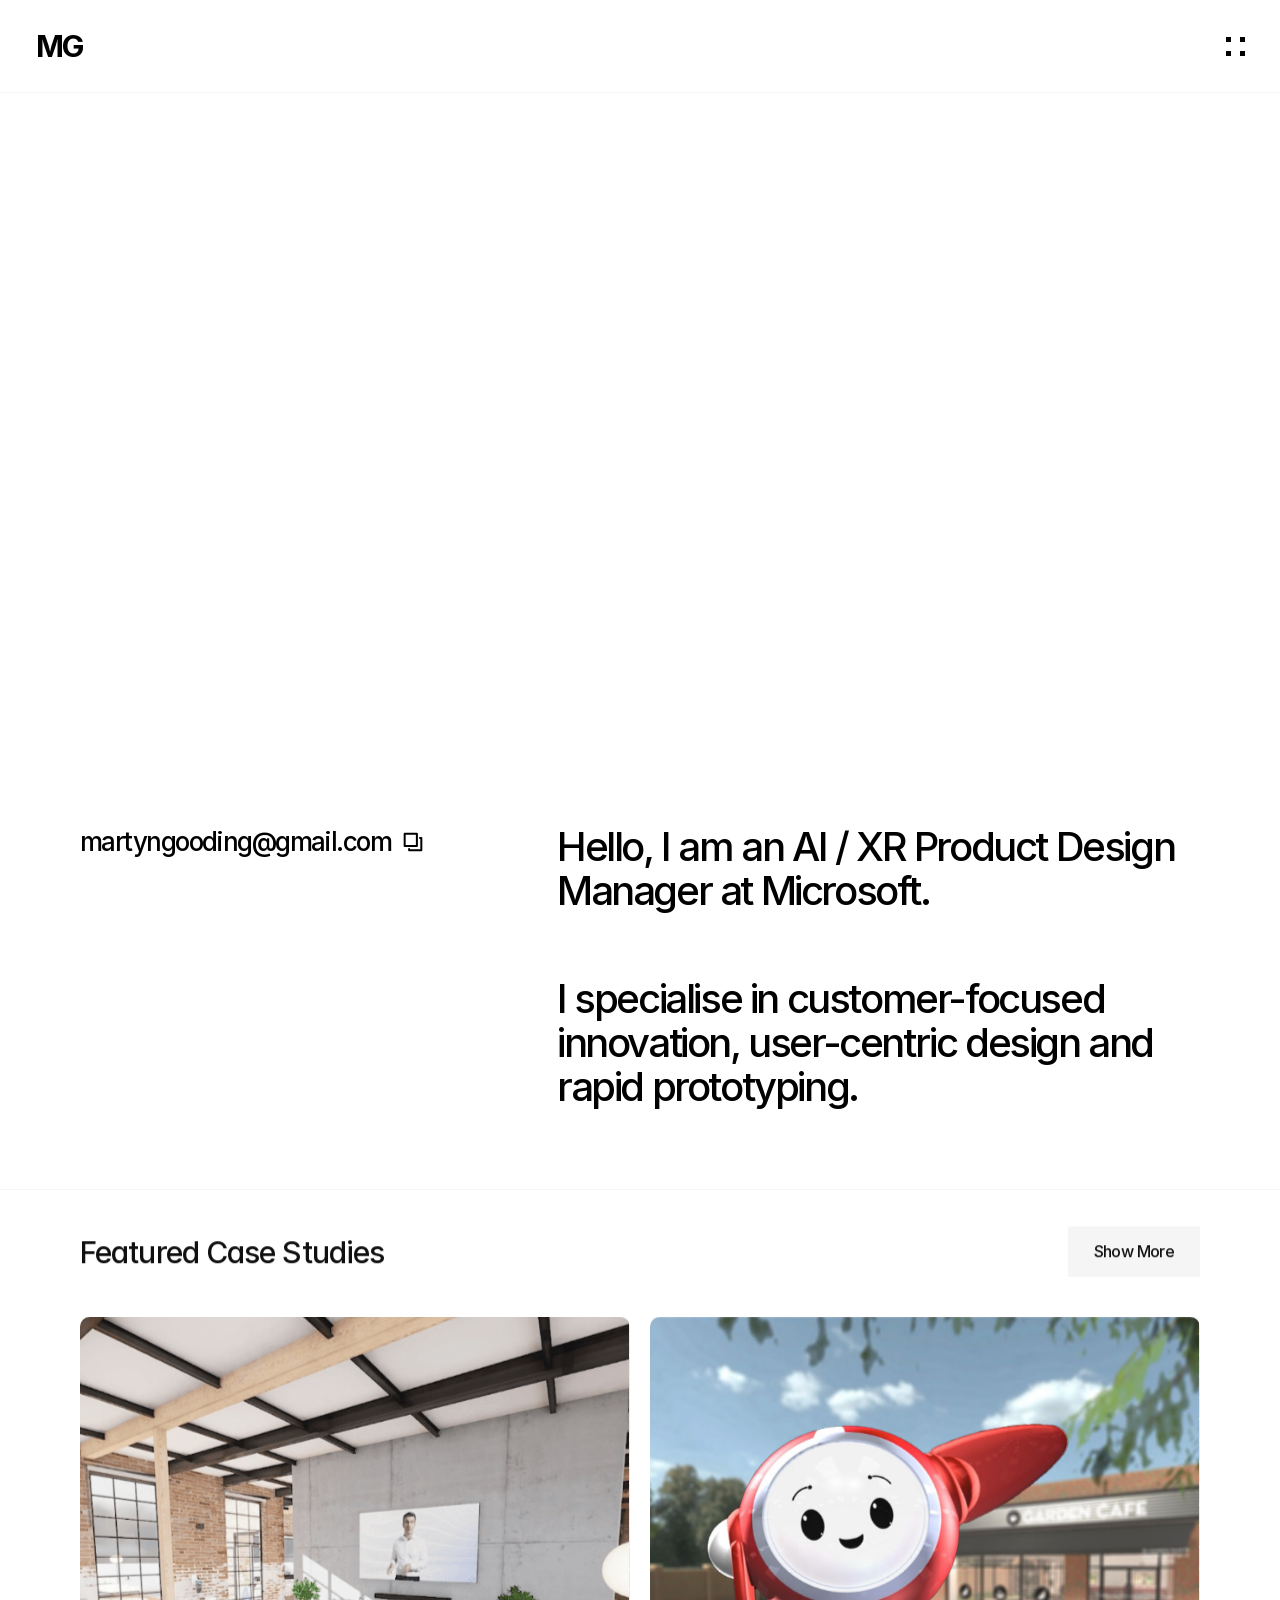
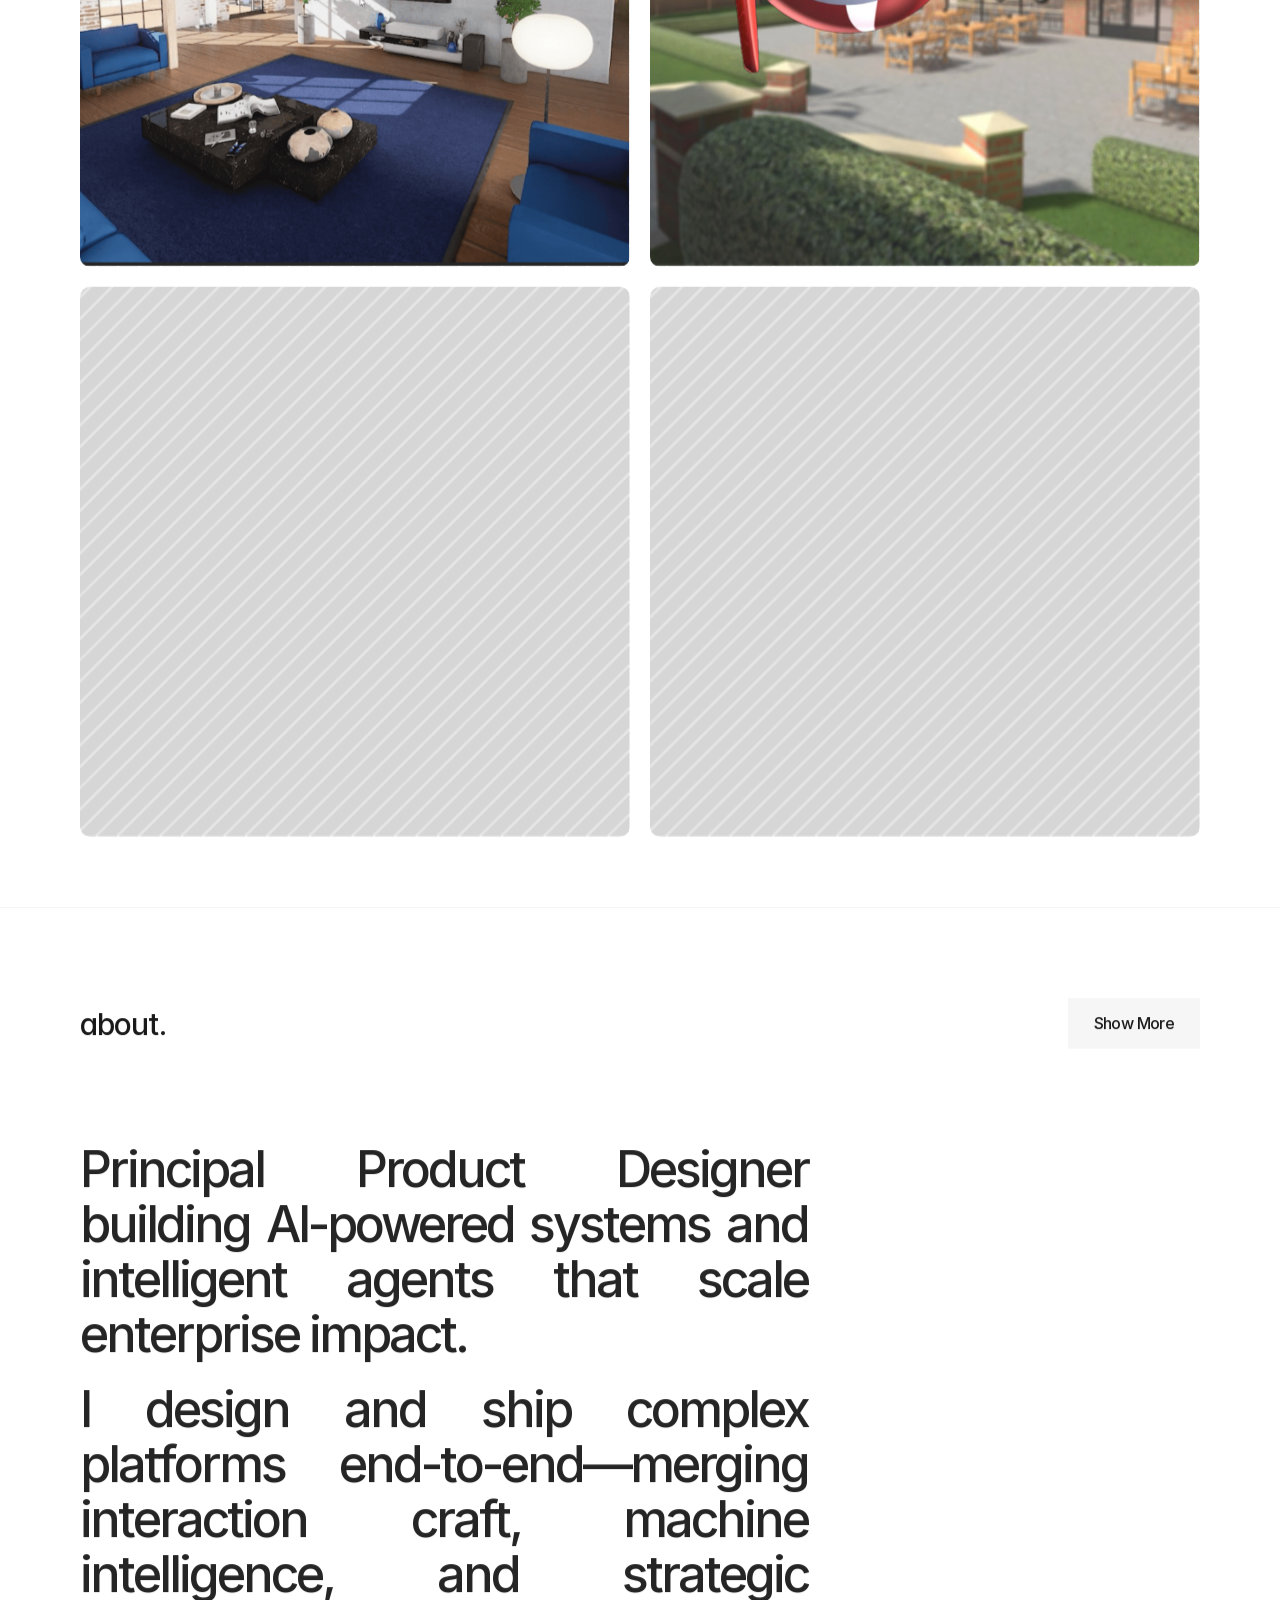
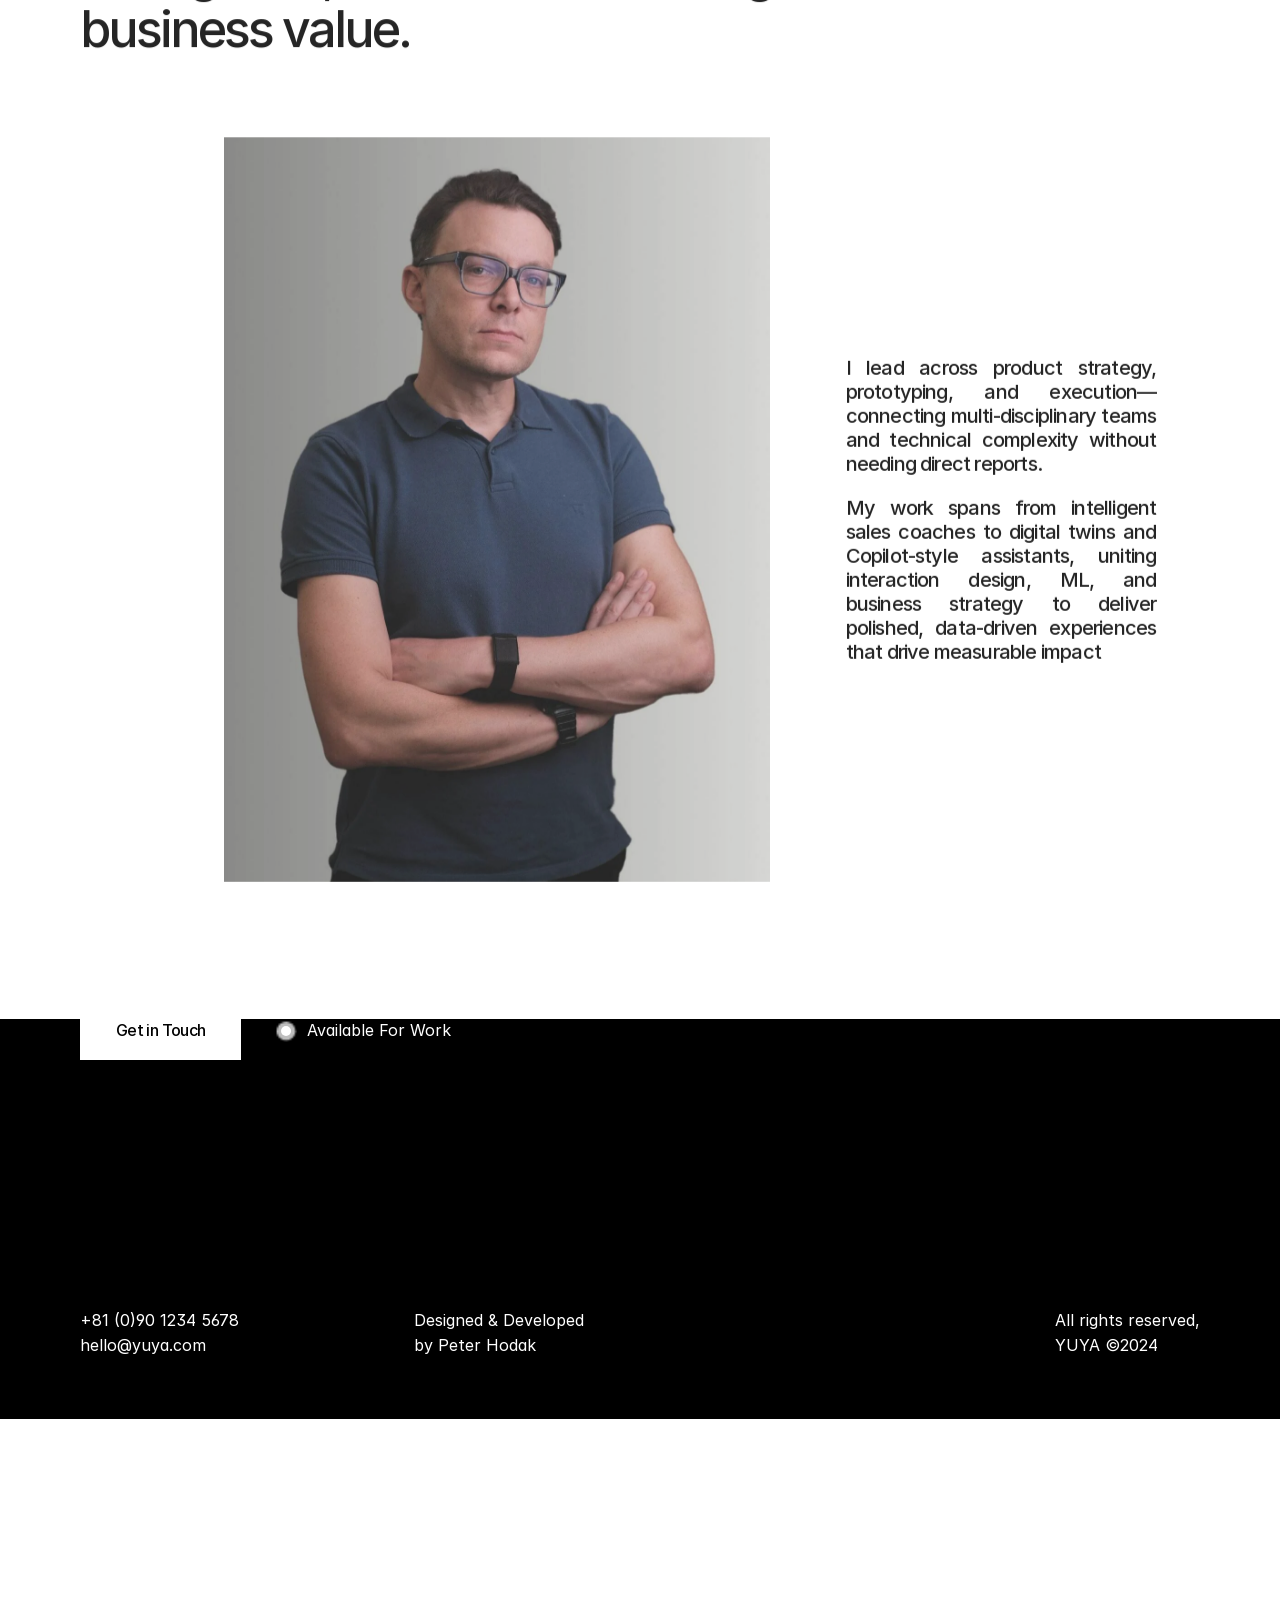
==== index.html @ cfa5b96e "Initial commit: portfolio site" ====
<!DOCTYPE html><!-- Made in Framer · framer.com ✨ --><!-- Published Jul 8, 2026, 7:55 PM UTC --><html lang="en" data-redirect-timezone="1"><head>
  <script id="framexporter-file-protocol-shim">(function(){if(location.protocol!=="file:")return;var M={"/about":"about/index.html","/contact":"contact/index.html","/":"index.html","/works/aerospace-ai":"works/aerospace-ai/index.html","/works/coca-cola":"works/coca-cola/index.html","/works/dxb-ai":"works/dxb-ai/index.html","/works":"works/index.html","/works/samsung-lu":"works/samsung-lu/index.html"};function norm(p){p=(p||"").split("?")[0].split("#")[0];return p.replace(/\/+$/,"")||"/"}function targetFor(route){var r=norm(route);var rel=M[r];if(!rel)return null;try{return new URL(rel,location.href)}catch(e){return null}}function go(route,useHistory){var t=targetFor(route);if(!t)return false;if(t.href===location.href){if(useHistory){try{history.replaceState(null,"",route)}catch(e){}}return true}location.href=t.href;return true}function patchHistory(fn){return function(s,t,u){if(typeof u!=="string"||u.charAt(0)!=="/"||u.charAt(1)==="/")return fn.apply(history,arguments);var t=targetFor(u);if(!t)return fn.apply(history,arguments);if(t.href===location.href)return fn.call(history,s,t,u);location.href=t.href}}history.pushState=patchHistory(history.pushState);history.replaceState=patchHistory(history.replaceState);document.addEventListener("click",function(e){var a=e.target&&e.target.closest?e.target.closest("a[href]"):null;if(!a)return;var h=a.getAttribute("href");if(!h||h.charAt(0)!=="/"||h.charAt(1)==="/")return;e.preventDefault();go(h,false)},true);go("/",true)})();</script>
  <script id="framexporter-framercms-shim">(function(){function sliceBuf(ab,rangeParam){var u8=new Uint8Array(ab),parts=rangeParam.split(","),total=0,i,p,from,to,chunk;for(i=0;i<parts.length;i++){p=parts[i].split("-");from=+p[0];to=+p[1]+1;total+=to-from;}var out=new Uint8Array(total),off=0;for(i=0;i<parts.length;i++){p=parts[i].split("-");from=+p[0];to=+p[1]+1;chunk=u8.subarray(from,to);out.set(chunk,off);off+=chunk.length;}return out.buffer;}function getUrl(input){if(typeof input==="string")return input;if(input&&typeof input.url==="string")return input.url;return null;}function parse(u){try{return new URL(u,location.href)}catch(e){return null;}}function fixPath(u){var s=u.toString();if(s.indexOf("/assets/assets/")>=0)return new URL(s.replace("/assets/assets/","/assets/"));if(s.indexOf("/cms/")>=0&&/\.framercms/i.test(s))return new URL(s.replace("/cms/","/assets/"));return u;}function needs(u){return u&&/\.framercms$/i.test(u.pathname)&&u.searchParams.has("range");}function strip(u){u=fixPath(u);var range=u.searchParams.get("range");u.searchParams.delete("range");return{clean:u.toString(),range:range};}function responseFromSlice(res,ab,range){var body=sliceBuf(ab,range);var h=new Headers(res.headers);h.delete("content-length");h.delete("content-range");return new Response(body,{status:200,statusText:res.statusText,headers:h});}var nativeFetch=window.fetch;if(!nativeFetch)return;function loadSlice(clean,range,init){return nativeFetch(clean,init).then(function(res){if(!res.ok)return res;return res.arrayBuffer().then(function(ab){return responseFromSlice(res,ab,range);});});}window.fetch=function(input,init){var url=getUrl(input);if(!url)return nativeFetch.apply(this,arguments);var u=parse(url);if(!needs(u))return nativeFetch.apply(this,arguments);var s=strip(u);return loadSlice(s.clean,s.range,init);};var XO=XMLHttpRequest.prototype.open,XS=XMLHttpRequest.prototype.send;XMLHttpRequest.prototype.open=function(m,url){this._feUrl=url;return XO.apply(this,arguments);};XMLHttpRequest.prototype.send=function(body){var url=this._feUrl;if(typeof url!=="string")return XS.apply(this,arguments);var u=parse(url);if(!needs(u))return XS.apply(this,arguments);var s=strip(u),xhr=this;loadSlice(s.clean,s.range).then(function(res){return res.arrayBuffer();}).then(function(ab){Object.defineProperty(xhr,"status",{value:200});Object.defineProperty(xhr,"readyState",{value:4});Object.defineProperty(xhr,"response",{value:ab});Object.defineProperty(xhr,"responseURL",{value:url});xhr.dispatchEvent(new Event("load"));xhr.dispatchEvent(new Event("loadend"));}).catch(function(){XS.call(xhr,body);});};})();</script>
  <script id="framexporter-cdn-map" type="application/json">{"/assets/5A3Ce6C9YYmCjpQx9M4inSaKU.woff2":"fonts/5A3Ce6C9YYmCjpQx9M4inSaKU.woff2","/assets/Qx95Xyt0Ka3SGhinnbXIGpEIyP4.woff2":"fonts/Qx95Xyt0Ka3SGhinnbXIGpEIyP4.woff2","/assets/6mJuEAguuIuMog10gGvH5d3cl8.woff2":"fonts/6mJuEAguuIuMog10gGvH5d3cl8.woff2","/assets/xYYWaj7wCU5zSQH0eXvSaS19wo.woff2":"fonts/xYYWaj7wCU5zSQH0eXvSaS19wo.woff2","/assets/otTaNuNpVK4RbdlT7zDDdKvQBA.woff2":"fonts/otTaNuNpVK4RbdlT7zDDdKvQBA.woff2","/assets/d3tHnaQIAeqiE5hGcRw4mmgWYU.woff2":"fonts/d3tHnaQIAeqiE5hGcRw4mmgWYU.woff2","/assets/DolVirEGb34pEXEp8t8FQBSK4.woff2":"fonts/DolVirEGb34pEXEp8t8FQBSK4.woff2","/assets/DpPBYI0sL4fYLgAkX8KXOPVt7c.woff2":"fonts/DpPBYI0sL4fYLgAkX8KXOPVt7c.woff2","/assets/4RAEQdEOrcnDkhHiiCbJOw92Lk.woff2":"fonts/4RAEQdEOrcnDkhHiiCbJOw92Lk.woff2","/assets/1K3W8DizY3v4emK8Mb08YHxTbs.woff2":"fonts/1K3W8DizY3v4emK8Mb08YHxTbs.woff2","/assets/tUSCtfYVM1I1IchuyCwz9gDdQ.woff2":"fonts/tUSCtfYVM1I1IchuyCwz9gDdQ.woff2","/assets/VgYFWiwsAC5OYxAycRXXvhze58.woff2":"fonts/VgYFWiwsAC5OYxAycRXXvhze58.woff2","/assets/DXD0Q7LSl7HEvDzucnyLnGBHM.woff2":"fonts/DXD0Q7LSl7HEvDzucnyLnGBHM.woff2","/assets/GIryZETIX4IFypco5pYZONKhJIo.woff2":"fonts/GIryZETIX4IFypco5pYZONKhJIo.woff2","/assets/H89BbHkbHDzlxZzxi8uPzTsp90.woff2":"fonts/H89BbHkbHDzlxZzxi8uPzTsp90.woff2","/assets/u6gJwDuwB143kpNK1T1MDKDWkMc.woff2":"fonts/u6gJwDuwB143kpNK1T1MDKDWkMc.woff2","/assets/43sJ6MfOPh1LCJt46OvyDuSbA6o.woff2":"fonts/43sJ6MfOPh1LCJt46OvyDuSbA6o.woff2","/assets/wccHG0r4gBDAIRhfHiOlq6oEkqw.woff2":"fonts/wccHG0r4gBDAIRhfHiOlq6oEkqw.woff2","/assets/WZ367JPwf9bRW6LdTHN8rXgSjw.woff2":"fonts/WZ367JPwf9bRW6LdTHN8rXgSjw.woff2","/assets/QxmhnWTzLtyjIiZcfaLIJ8EFBXU.woff2":"fonts/QxmhnWTzLtyjIiZcfaLIJ8EFBXU.woff2","/assets/2A4Xx7CngadFGlVV4xrO06OBHY.woff2":"fonts/2A4Xx7CngadFGlVV4xrO06OBHY.woff2","/assets/khkJkwSL66WFg8SX6Wa726c.woff2":"fonts/khkJkwSL66WFg8SX6Wa726c.woff2","/assets/0E7IMbDzcGABpBwwqNEt60wU0w.woff2":"fonts/0E7IMbDzcGABpBwwqNEt60wU0w.woff2","/assets/NTJ0nQgIF0gcDelS14zQ9NR9Q.woff2":"fonts/NTJ0nQgIF0gcDelS14zQ9NR9Q.woff2","/assets/QrcNhgEPfRl0LS8qz5Ln8olanl8.woff2":"fonts/QrcNhgEPfRl0LS8qz5Ln8olanl8.woff2","/assets/JEXmejW8mXOYMtt0hyRg811kHac.woff2":"fonts/JEXmejW8mXOYMtt0hyRg811kHac.woff2","/assets/ksvR4VsLksjpSwnC2fPgHRNMw.woff2":"fonts/ksvR4VsLksjpSwnC2fPgHRNMw.woff2","/assets/uy9s0iWuxiNnVt8EpTI3gzohpwo.woff2":"fonts/uy9s0iWuxiNnVt8EpTI3gzohpwo.woff2","/assets/05KsVHGDmqXSBXM4yRZ65P8i0s.woff2":"fonts/05KsVHGDmqXSBXM4yRZ65P8i0s.woff2","/assets/ky8ovPukK4dJ1Pxq74qGhOqCYI.woff2":"fonts/ky8ovPukK4dJ1Pxq74qGhOqCYI.woff2","/assets/vvNSqIj42qeQ2bvCRBIWKHscrc.woff2":"fonts/vvNSqIj42qeQ2bvCRBIWKHscrc.woff2","/assets/3ZmXbBKToJifDV9gwcifVd1tEY.woff2":"fonts/3ZmXbBKToJifDV9gwcifVd1tEY.woff2","/assets/FNfhX3dt4ChuLJq2PwdlxHO7PU.woff2":"fonts/FNfhX3dt4ChuLJq2PwdlxHO7PU.woff2","/assets/g0c8vEViiXNlKAgI4Ymmk3Ig.woff2":"fonts/g0c8vEViiXNlKAgI4Ymmk3Ig.woff2","/assets/efTfQcBJ53kM2pB1hezSZ3RDUFs.woff2":"fonts/efTfQcBJ53kM2pB1hezSZ3RDUFs.woff2","/assets/hyOgCu0Xnghbimh0pE8QTvtt2AU.woff2":"fonts/hyOgCu0Xnghbimh0pE8QTvtt2AU.woff2","/assets/NeGmSOXrPBfEFIy5YZeHq17LEDA.woff2":"fonts/NeGmSOXrPBfEFIy5YZeHq17LEDA.woff2","/assets/oYaAX5himiTPYuN8vLWnqBbfD2s.woff2":"fonts/oYaAX5himiTPYuN8vLWnqBbfD2s.woff2","/assets/lEJLP4R0yuCaMCjSXYHtJw72M.woff2":"fonts/lEJLP4R0yuCaMCjSXYHtJw72M.woff2","/assets/cRJyLNuTJR5jbyKzGi33wU9cqIQ.woff2":"fonts/cRJyLNuTJR5jbyKzGi33wU9cqIQ.woff2","/assets/1ZFS7N918ojhhd0nQWdj3jz4w.woff2":"fonts/1ZFS7N918ojhhd0nQWdj3jz4w.woff2","/assets/A0Wcc7NgXMjUuFdquHDrIZpzZw0.woff2":"fonts/A0Wcc7NgXMjUuFdquHDrIZpzZw0.woff2","/assets/vxBnBhH8768IFAXAb4Qf6wQHKs.woff2":"fonts/vxBnBhH8768IFAXAb4Qf6wQHKs.woff2","/assets/zSsEuoJdh8mcFVk976C05ZfQr8.woff2":"fonts/zSsEuoJdh8mcFVk976C05ZfQr8.woff2","/assets/b8ezwLrN7h2AUoPEENcsTMVJ0.woff2":"fonts/b8ezwLrN7h2AUoPEENcsTMVJ0.woff2","/assets/mvNEIBLyHbscgHtwfsByjXUz3XY.woff2":"fonts/mvNEIBLyHbscgHtwfsByjXUz3XY.woff2","/assets/6FI2EneKzM3qBy5foOZXey7coCA.woff2":"fonts/6FI2EneKzM3qBy5foOZXey7coCA.woff2","/assets/qrVgiXNd6RuQjETYQiVQ9nqCk.woff2":"fonts/qrVgiXNd6RuQjETYQiVQ9nqCk.woff2","/assets/NHHeAKJVP0ZWHk5YZnQQChIsBM.woff2":"fonts/NHHeAKJVP0ZWHk5YZnQQChIsBM.woff2","/assets/5vvr9Vy74if2I6bQbJvbw7SY1pQ.woff2":"fonts/5vvr9Vy74if2I6bQbJvbw7SY1pQ.woff2","/assets/EOr0mi4hNtlgWNn9if640EZzXCo.woff2":"fonts/EOr0mi4hNtlgWNn9if640EZzXCo.woff2","/assets/Y9k9QrlZAqio88Klkmbd8VoMQc.woff2":"fonts/Y9k9QrlZAqio88Klkmbd8VoMQc.woff2","/assets/OYrD2tBIBPvoJXiIHnLoOXnY9M.woff2":"fonts/OYrD2tBIBPvoJXiIHnLoOXnY9M.woff2","/assets/JeYwfuaPfZHQhEG8U5gtPDZ7WQ.woff2":"fonts/JeYwfuaPfZHQhEG8U5gtPDZ7WQ.woff2","/assets/vQyevYAyHtARFwPqUzQGpnDs.woff2":"fonts/vQyevYAyHtARFwPqUzQGpnDs.woff2","/assets/b6Y37FthZeALduNqHicBT6FutY.woff2":"fonts/b6Y37FthZeALduNqHicBT6FutY.woff2","/images/KgCKAN78DWLgvAgK3CxWe7ylK9o.png":"images/KgCKAN78DWLgvAgK3CxWe7ylK9o.png","/images/KgCKAN78DWLgvAgK3CxWe7ylK9o":"images/KgCKAN78DWLgvAgK3CxWe7ylK9o.png","/images/cmIuyZbvGXvbeI3KrZlAVmPyXk.png":"images/cmIuyZbvGXvbeI3KrZlAVmPyXk.png","/images/cmIuyZbvGXvbeI3KrZlAVmPyXk":"images/cmIuyZbvGXvbeI3KrZlAVmPyXk.png","/images/csaSuIet1LU8yJrkuaQ2NV3ngYw.png":"images/csaSuIet1LU8yJrkuaQ2NV3ngYw.png","/images/csaSuIet1LU8yJrkuaQ2NV3ngYw":"images/csaSuIet1LU8yJrkuaQ2NV3ngYw.png","/images/AqB43QtZJGX18cPnVLx27RjcU.png":"images/AqB43QtZJGX18cPnVLx27RjcU.png","/images/AqB43QtZJGX18cPnVLx27RjcU":"images/AqB43QtZJGX18cPnVLx27RjcU.png","/assets/CfMzU8w2e7tHgF4T4rATMPuWosA.woff2":"fonts/CfMzU8w2e7tHgF4T4rATMPuWosA.woff2","/assets/867QObYax8ANsfX4TGEVU9YiCM.woff2":"fonts/867QObYax8ANsfX4TGEVU9YiCM.woff2","/assets/Oyn2ZbENFdnW7mt2Lzjk1h9Zb9k.woff2":"fonts/Oyn2ZbENFdnW7mt2Lzjk1h9Zb9k.woff2","/assets/cdAe8hgZ1cMyLu9g005pAW3xMo.woff2":"fonts/cdAe8hgZ1cMyLu9g005pAW3xMo.woff2","/assets/DOfvtmE1UplCq161m6Hj8CSQYg.woff2":"fonts/DOfvtmE1UplCq161m6Hj8CSQYg.woff2","/assets/vFzuJY0c65av44uhEKB6vyjFMg.woff2":"fonts/vFzuJY0c65av44uhEKB6vyjFMg.woff2","/assets/tKtBcDnBMevsEEJKdNGhhkLzYo.woff2":"fonts/tKtBcDnBMevsEEJKdNGhhkLzYo.woff2","/images/WDImWMoSvqgQtnh9zNy7Fj5aI.jpeg":"images/WDImWMoSvqgQtnh9zNy7Fj5aI.jpeg","/images/WDImWMoSvqgQtnh9zNy7Fj5aI":"images/WDImWMoSvqgQtnh9zNy7Fj5aI.jpeg","/images/5ptRykDPXsA3G0viLbIJLBG2I.svg":"images/5ptRykDPXsA3G0viLbIJLBG2I.svg","/images/5ptRykDPXsA3G0viLbIJLBG2I":"images/5ptRykDPXsA3G0viLbIJLBG2I.svg","/images/zwIWhbdgQXRwHa5sCxm0vU1E1xM.svg":"images/zwIWhbdgQXRwHa5sCxm0vU1E1xM.svg","/images/zwIWhbdgQXRwHa5sCxm0vU1E1xM":"images/zwIWhbdgQXRwHa5sCxm0vU1E1xM.svg","/images/sMikj3o7KtJ15dQjBNZE2LXH8.svg":"images/sMikj3o7KtJ15dQjBNZE2LXH8.svg","/images/sMikj3o7KtJ15dQjBNZE2LXH8":"images/sMikj3o7KtJ15dQjBNZE2LXH8.svg","/images/vGbZ9NqqXCatpLzcHNfoRZiGPQE.svg":"images/vGbZ9NqqXCatpLzcHNfoRZiGPQE.svg","/images/vGbZ9NqqXCatpLzcHNfoRZiGPQE":"images/vGbZ9NqqXCatpLzcHNfoRZiGPQE.svg","/images/w8L6nh6vOOW1ydbryjucHkTZfPI.svg":"images/w8L6nh6vOOW1ydbryjucHkTZfPI.svg","/images/w8L6nh6vOOW1ydbryjucHkTZfPI":"images/w8L6nh6vOOW1ydbryjucHkTZfPI.svg","/images/gRGMuorkPcsUMtbaeoyTUUzlZLo.svg":"images/gRGMuorkPcsUMtbaeoyTUUzlZLo.svg","/images/gRGMuorkPcsUMtbaeoyTUUzlZLo":"images/gRGMuorkPcsUMtbaeoyTUUzlZLo.svg","/images/XtsU0wisGzN85jei7k4J6dlmfZI.jpeg":"images/XtsU0wisGzN85jei7k4J6dlmfZI.jpeg","/images/XtsU0wisGzN85jei7k4J6dlmfZI":"images/XtsU0wisGzN85jei7k4J6dlmfZI.jpeg","/images/YR26TNo3hsv0t4LlvIJsYAezJg.png":"images/YR26TNo3hsv0t4LlvIJsYAezJg.png","/images/YR26TNo3hsv0t4LlvIJsYAezJg":"images/YR26TNo3hsv0t4LlvIJsYAezJg.png","/images/fqfdzoFm1rEl96f8j7EZork83A.png":"images/fqfdzoFm1rEl96f8j7EZork83A.png","/images/fqfdzoFm1rEl96f8j7EZork83A":"images/fqfdzoFm1rEl96f8j7EZork83A.png","/images/zlrzw47Wu3xmuPXO92W0c6fFro.png":"images/zlrzw47Wu3xmuPXO92W0c6fFro.png","/images/zlrzw47Wu3xmuPXO92W0c6fFro":"images/zlrzw47Wu3xmuPXO92W0c6fFro.png","/images/1zCJ2OVPwvaduny7wG5Gmg.png":"images/1zCJ2OVPwvaduny7wG5Gmg.png","/images/1zCJ2OVPwvaduny7wG5Gmg":"images/1zCJ2OVPwvaduny7wG5Gmg.png","/images/WPZ4NoP3dSy6pxG9FcIZyXEEYsY.png":"images/WPZ4NoP3dSy6pxG9FcIZyXEEYsY.png","/images/WPZ4NoP3dSy6pxG9FcIZyXEEYsY":"images/WPZ4NoP3dSy6pxG9FcIZyXEEYsY.png","/images/N8VZoPwo16xgLzuKcdl1LpWt41Q.png":"images/N8VZoPwo16xgLzuKcdl1LpWt41Q.png","/images/N8VZoPwo16xgLzuKcdl1LpWt41Q":"images/N8VZoPwo16xgLzuKcdl1LpWt41Q.png","/images/hwCorDTdbm041GrrY0cWU2HmM.png":"images/hwCorDTdbm041GrrY0cWU2HmM.png","/images/hwCorDTdbm041GrrY0cWU2HmM":"images/hwCorDTdbm041GrrY0cWU2HmM.png","/images/Zmc1HWX7mAtdYWWkfFRkBw4ECc.png":"images/Zmc1HWX7mAtdYWWkfFRkBw4ECc.png","/images/Zmc1HWX7mAtdYWWkfFRkBw4ECc":"images/Zmc1HWX7mAtdYWWkfFRkBw4ECc.png","/images/ngA0IzpmuKrDed0tNwyliU914.png":"images/ngA0IzpmuKrDed0tNwyliU914.png","/images/ngA0IzpmuKrDed0tNwyliU914":"images/ngA0IzpmuKrDed0tNwyliU914.png","/images/yp9spvRnbG944w7BKKFfEini0JM.jpeg":"images/yp9spvRnbG944w7BKKFfEini0JM.jpeg","/images/yp9spvRnbG944w7BKKFfEini0JM":"images/yp9spvRnbG944w7BKKFfEini0JM.jpeg","/images/rovPJPLKP4jd9wguHxjL8KQc.jpeg":"images/rovPJPLKP4jd9wguHxjL8KQc.jpeg","/images/rovPJPLKP4jd9wguHxjL8KQc":"images/rovPJPLKP4jd9wguHxjL8KQc.jpeg","/images/aRY6nEt12sS7pyAYJnFvzTFIq9E.jpeg":"images/aRY6nEt12sS7pyAYJnFvzTFIq9E.jpeg","/images/aRY6nEt12sS7pyAYJnFvzTFIq9E":"images/aRY6nEt12sS7pyAYJnFvzTFIq9E.jpeg","/images/LwtyNHNtAusxMOlNyPqzKZW0mxE.jpeg":"images/LwtyNHNtAusxMOlNyPqzKZW0mxE.jpeg","/images/LwtyNHNtAusxMOlNyPqzKZW0mxE":"images/LwtyNHNtAusxMOlNyPqzKZW0mxE.jpeg","/images/LzFzmWf4OcpqQzczZ4ohKEFO5c.jpeg":"images/LzFzmWf4OcpqQzczZ4ohKEFO5c.jpeg","/images/LzFzmWf4OcpqQzczZ4ohKEFO5c":"images/LzFzmWf4OcpqQzczZ4ohKEFO5c.jpeg","/images/YyV2ACnpUMetSsrUjbzR9qQzWE.jpeg":"images/YyV2ACnpUMetSsrUjbzR9qQzWE.jpeg","/images/YyV2ACnpUMetSsrUjbzR9qQzWE":"images/YyV2ACnpUMetSsrUjbzR9qQzWE.jpeg","/images/WWfilRyzBVsbahJD1HrnyuFlng.jpeg":"images/WWfilRyzBVsbahJD1HrnyuFlng.jpeg","/images/WWfilRyzBVsbahJD1HrnyuFlng":"images/WWfilRyzBVsbahJD1HrnyuFlng.jpeg","/images/fZrRE6jNvSg4gqScYLN5JyRBpY.jpeg":"images/fZrRE6jNvSg4gqScYLN5JyRBpY.jpeg","/images/fZrRE6jNvSg4gqScYLN5JyRBpY":"images/fZrRE6jNvSg4gqScYLN5JyRBpY.jpeg","/images/RqNmi0Pz9c376oZhuA7p0KPQm8.jpeg":"images/RqNmi0Pz9c376oZhuA7p0KPQm8.jpeg","/images/RqNmi0Pz9c376oZhuA7p0KPQm8":"images/RqNmi0Pz9c376oZhuA7p0KPQm8.jpeg","/images/KZEmEMVkReOYNiaU96TsdSGPM0.jpeg":"images/KZEmEMVkReOYNiaU96TsdSGPM0.jpeg","/images/KZEmEMVkReOYNiaU96TsdSGPM0":"images/KZEmEMVkReOYNiaU96TsdSGPM0.jpeg","/images/0looytLa3DbevHtzVOdQ6p0ipYY.jpeg":"images/0looytLa3DbevHtzVOdQ6p0ipYY.jpeg","/images/0looytLa3DbevHtzVOdQ6p0ipYY":"images/0looytLa3DbevHtzVOdQ6p0ipYY.jpeg","/images/M7xMV50MaYNHS0HHVXtOpLO22KA.jpeg":"images/M7xMV50MaYNHS0HHVXtOpLO22KA.jpeg","/images/M7xMV50MaYNHS0HHVXtOpLO22KA":"images/M7xMV50MaYNHS0HHVXtOpLO22KA.jpeg","/images/k2ZS06msq1jNErklwOzACirqdU.jpeg":"images/k2ZS06msq1jNErklwOzACirqdU.jpeg","/images/k2ZS06msq1jNErklwOzACirqdU":"images/k2ZS06msq1jNErklwOzACirqdU.jpeg","/images/sL4a4afMk1NlOkVzoXmYaTL2Zc.jpeg":"images/sL4a4afMk1NlOkVzoXmYaTL2Zc.jpeg","/images/sL4a4afMk1NlOkVzoXmYaTL2Zc":"images/sL4a4afMk1NlOkVzoXmYaTL2Zc.jpeg","/images/0LVsuVzdIGRz7zTAxTF4jhEKro.jpg":"images/0LVsuVzdIGRz7zTAxTF4jhEKro.jpg","/images/0LVsuVzdIGRz7zTAxTF4jhEKro":"images/0LVsuVzdIGRz7zTAxTF4jhEKro.jpg","/images/zVi59EASahTVzUXQTnDSBiJ8kLw.png":"images/zVi59EASahTVzUXQTnDSBiJ8kLw.png","/images/zVi59EASahTVzUXQTnDSBiJ8kLw":"images/zVi59EASahTVzUXQTnDSBiJ8kLw.png","/images/FejZnmmIuuCkxm3HRslxysgbw.png":"images/FejZnmmIuuCkxm3HRslxysgbw.png","/images/FejZnmmIuuCkxm3HRslxysgbw":"images/FejZnmmIuuCkxm3HRslxysgbw.png","/images/Tks8MH70jLQ4XrgI37YbROVFS8.png":"images/Tks8MH70jLQ4XrgI37YbROVFS8.png","/images/Tks8MH70jLQ4XrgI37YbROVFS8":"images/Tks8MH70jLQ4XrgI37YbROVFS8.png","/images/4Ui9SUgJXUMaDoXNLYwCPjZUMM.png":"images/4Ui9SUgJXUMaDoXNLYwCPjZUMM.png","/images/4Ui9SUgJXUMaDoXNLYwCPjZUMM":"images/4Ui9SUgJXUMaDoXNLYwCPjZUMM.png","/images/GhTMP47lFwBeaV6xTD1n3d7eHQ.gif":"images/GhTMP47lFwBeaV6xTD1n3d7eHQ.gif","/images/GhTMP47lFwBeaV6xTD1n3d7eHQ":"images/GhTMP47lFwBeaV6xTD1n3d7eHQ.gif","/images/dxQy8zBMPyYQHyeUgmzacgs10E.gif":"images/dxQy8zBMPyYQHyeUgmzacgs10E.gif","/images/dxQy8zBMPyYQHyeUgmzacgs10E":"images/dxQy8zBMPyYQHyeUgmzacgs10E.gif","/images/hlUM38MpsIxm4d5DGv9bxImc0.gif":"images/hlUM38MpsIxm4d5DGv9bxImc0.gif","/images/hlUM38MpsIxm4d5DGv9bxImc0":"images/hlUM38MpsIxm4d5DGv9bxImc0.gif","/images/6HTbCKoW9mcBWgcDR4bz4RCzw3I.gif":"images/6HTbCKoW9mcBWgcDR4bz4RCzw3I.gif","/images/6HTbCKoW9mcBWgcDR4bz4RCzw3I":"images/6HTbCKoW9mcBWgcDR4bz4RCzw3I.gif","/images/4FlITkd7fX1RkNAUBxePZum9GA.gif":"images/4FlITkd7fX1RkNAUBxePZum9GA.gif","/images/4FlITkd7fX1RkNAUBxePZum9GA":"images/4FlITkd7fX1RkNAUBxePZum9GA.gif","/images/ODVvEPYdFMmS3Cy8LM9vURPqVY.png":"images/ODVvEPYdFMmS3Cy8LM9vURPqVY.png","/images/ODVvEPYdFMmS3Cy8LM9vURPqVY":"images/ODVvEPYdFMmS3Cy8LM9vURPqVY.png","/images/1nNWYteqveMOLBrM6v7xLeNEQ8w.png":"images/1nNWYteqveMOLBrM6v7xLeNEQ8w.png","/images/1nNWYteqveMOLBrM6v7xLeNEQ8w":"images/1nNWYteqveMOLBrM6v7xLeNEQ8w.png","/images/gMIYSgz6JTFZzKiq7J7Rl1O6E.png":"images/gMIYSgz6JTFZzKiq7J7Rl1O6E.png","/images/gMIYSgz6JTFZzKiq7J7Rl1O6E":"images/gMIYSgz6JTFZzKiq7J7Rl1O6E.png","/images/PZjosS0DBIUA4MjU0orVmaGtM.png":"images/PZjosS0DBIUA4MjU0orVmaGtM.png","/images/PZjosS0DBIUA4MjU0orVmaGtM":"images/PZjosS0DBIUA4MjU0orVmaGtM.png","/images/4jgK0qFNye35RpGaumArZcb5uHg.png":"images/4jgK0qFNye35RpGaumArZcb5uHg.png","/images/4jgK0qFNye35RpGaumArZcb5uHg":"images/4jgK0qFNye35RpGaumArZcb5uHg.png","/images/uk3h0Rn8JTrW7zpafBJ4i7RnBQ.png":"images/uk3h0Rn8JTrW7zpafBJ4i7RnBQ.png","/images/uk3h0Rn8JTrW7zpafBJ4i7RnBQ":"images/uk3h0Rn8JTrW7zpafBJ4i7RnBQ.png","/images/hIcNuFbG0T9izDtITxgq780WU0.png":"images/hIcNuFbG0T9izDtITxgq780WU0.png","/images/hIcNuFbG0T9izDtITxgq780WU0":"images/hIcNuFbG0T9izDtITxgq780WU0.png","/images/myxOIwaSPzYNSuuks8WgnHg8Ao.png":"images/myxOIwaSPzYNSuuks8WgnHg8Ao.png","/images/myxOIwaSPzYNSuuks8WgnHg8Ao":"images/myxOIwaSPzYNSuuks8WgnHg8Ao.png","/images/pGiXYozQ3mE4cilNOItfe2L2fUA.svg":"images/pGiXYozQ3mE4cilNOItfe2L2fUA.svg","/images/pGiXYozQ3mE4cilNOItfe2L2fUA":"images/pGiXYozQ3mE4cilNOItfe2L2fUA.svg","/third-party-assets/fontshare/":"assets/fontshare.bin","/assets/MLWPbW1dUQawJLhhun3dBwpgJak.mp4":"images/MLWPbW1dUQawJLhhun3dBwpgJak.mp4","/images/5ILRvlYXf72kHSVHqpa3snGzjU.jpg":"images/5ILRvlYXf72kHSVHqpa3snGzjU.jpg","/images/5ILRvlYXf72kHSVHqpa3snGzjU":"images/5ILRvlYXf72kHSVHqpa3snGzjU.jpg","/assets/6enYvhyNcx6wXO02Q1HGMKi1j1o.mp4":"images/6enYvhyNcx6wXO02Q1HGMKi1j1o.mp4","/images/aNMPHlWUh96D62FMVTzhtgFqRY.webp":"images/aNMPHlWUh96D62FMVTzhtgFqRY.webp","/images/aNMPHlWUh96D62FMVTzhtgFqRY":"images/aNMPHlWUh96D62FMVTzhtgFqRY.webp","/modules/oY68lWWT7Yl0ZZRBnRXa/G81kwiPDJpAhWPe8HyFi/qf2lb9g2f.js":"assets/qf2lb9g2f.js","/assets/KgCKAN78DWLgvAgK3CxWe7ylK9o.png":"images/KgCKAN78DWLgvAgK3CxWe7ylK9o_134.png","/assets/AqB43QtZJGX18cPnVLx27RjcU.png":"images/AqB43QtZJGX18cPnVLx27RjcU_135.png","/images/cijsNVn2b5of4pwrm84Fjvj7K4M.png":"images/cijsNVn2b5of4pwrm84Fjvj7K4M.png","/images/cijsNVn2b5of4pwrm84Fjvj7K4M":"images/cijsNVn2b5of4pwrm84Fjvj7K4M.png","/images/UG0WEOdYvGUDjMS51MeTCedOAIU.jpeg":"images/UG0WEOdYvGUDjMS51MeTCedOAIU.jpeg","/images/UG0WEOdYvGUDjMS51MeTCedOAIU":"images/UG0WEOdYvGUDjMS51MeTCedOAIU.jpeg","/images/NEwgfH5fwdTxpZXcwMR6WE485w0.jpeg":"images/NEwgfH5fwdTxpZXcwMR6WE485w0.jpeg","/images/NEwgfH5fwdTxpZXcwMR6WE485w0":"images/NEwgfH5fwdTxpZXcwMR6WE485w0.jpeg","/images/OcHKKGQEEScwyBI4pT8KEMvofaM.png":"images/OcHKKGQEEScwyBI4pT8KEMvofaM.png","/images/OcHKKGQEEScwyBI4pT8KEMvofaM":"images/OcHKKGQEEScwyBI4pT8KEMvofaM.png","/images/uvesRWZDkKhmHmp0NSXIztndQ4.png":"images/uvesRWZDkKhmHmp0NSXIztndQ4.png","/images/uvesRWZDkKhmHmp0NSXIztndQ4":"images/uvesRWZDkKhmHmp0NSXIztndQ4.png","/images/6tTbkXggWgQCAJ4DO2QEdXXmgM.svg":"images/6tTbkXggWgQCAJ4DO2QEdXXmgM.svg","/images/6tTbkXggWgQCAJ4DO2QEdXXmgM":"images/6tTbkXggWgQCAJ4DO2QEdXXmgM.svg","/images/11KSGbIZoRSg4pjdnUoif6MKHI.svg":"images/11KSGbIZoRSg4pjdnUoif6MKHI.svg","/images/11KSGbIZoRSg4pjdnUoif6MKHI":"images/11KSGbIZoRSg4pjdnUoif6MKHI.svg","/cms/oY68lWWT7Yl0ZZRBnRXa/G81kwiPDJpAhWPe8HyFi/qf2lb9g2f-indexes-default-0.framercms":"assets/qf2lb9g2f-indexes-default-0.framercms","/cms/oY68lWWT7Yl0ZZRBnRXa/G81kwiPDJpAhWPe8HyFi/qf2lb9g2f-chunk-default-0.framercms":"assets/qf2lb9g2f-chunk-default-0.framercms"}</script>
  <script id="framexporter-cdn-rewriter">(function(){var el=document.getElementById("framexporter-cdn-map");if(!el)return;var map;try{map=JSON.parse(el.textContent||"{}")}catch(e){return}var hosts=/^(?:framerusercontent\.com|cdn\.framer\.com|static\.framer\.com)$/i;function isFramer(u){return u&&hosts.test(u.hostname)}function lookup(p){if(map[p])return map[p];var bare=p.match(/^\/images\/([A-Za-z0-9_-]+)$/);if(bare){var id=bare[1],exts=[".png",".jpg",".jpeg",".webp",".gif",".avif"];for(var i=0;i<exts.length;i++){var k="/images/"+id+exts[i];if(map[k])return map[k]}for(var k in map){if(k.indexOf("/"+id+".")>0)return map[k]}}var b=p.split("/").pop();if(!b)return null;for(var k in map){if(k===p||k.endsWith("/"+b))return map[k]}return null}function rewrite(raw){if(!raw||typeof raw!=="string")return raw;raw=raw.replace(/&amp;/g,"&").trim();try{var u=new URL(raw,location.href);if(!isFramer(u))return raw;var local=lookup(u.pathname);return local||raw}catch(e){return raw}}function fixSrcset(v){if(!v)return v;return v.split(",").map(function(part){part=part.trim();if(!part)return part;var bits=part.split(/\s+/);bits[0]=rewrite(bits[0]);return bits.join(" ")}).join(", ")}function fixEl(node){if(!node||node.nodeType!==1)return;var tag=node.tagName;if(tag==="IMG"||tag==="SOURCE"||tag==="VIDEO"){if(node.src)node.src=rewrite(node.src);if(node.srcset)node.srcset=fixSrcset(node.srcset);if(node.poster)node.poster=rewrite(node.poster)}if(tag==="LINK"&&node.href&&/preload|image/i.test(node.rel||""))node.href=rewrite(node.href);var st=node.getAttribute&&node.getAttribute("style");if(st&&/framerusercontent|cdn\.framer|static\.framer/i.test(st))node.setAttribute("style",st.replace(/url\(\s*["']?(https?:\/\/[^)"']+)["']?\s*\)/gi,function(_,u){return"url("+rewrite(u)+")"}))}function scan(root){if(!root)root=document.documentElement;var nodes=root.querySelectorAll?root.querySelectorAll("img,source,video,link[rel*=preload]"):[];for(var i=0;i<nodes.length;i++)fixEl(nodes[i]);if(root.nodeType===1&&/^(IMG|SOURCE|VIDEO|LINK)$/.test(root.tagName))fixEl(root)}var nf=window.fetch;if(nf){window.fetch=function(input,init){var url=typeof input==="string"?input:input&&input.url;if(url){var r=rewrite(url);if(r!==url)return nf(r,init)}return nf.apply(this,arguments)}}scan();new MutationObserver(function(muts){for(var i=0;i<muts.length;i++){var m=muts[i];for(var j=0;j<m.addedNodes.length;j++){var n=m.addedNodes[j];if(n.nodeType===1){fixEl(n);scan(n)}}}}).observe(document.documentElement,{childList:true,subtree:true});var n=0;function tick(){scan();if(++n<16)requestAnimationFrame(tick)}requestAnimationFrame(tick)})();</script>
  <base href="./">
  <script id="framer-pathname-fix">(function(){if(location.protocol==="file:")return;var b=document.querySelector("base");if(!b||!b.href)return;try{var p=new URL(b.href,location.origin).pathname.replace(new RegExp("/$"),"")||"/";var f=location.pathname;if(f===p||f===p+"/"||f.startsWith(p+"/")){var r=f===p||f===p+"/"?"/":f.slice(p.length)||"/";history.replaceState(null,"",r);}}catch(e){}})();</script>
  <meta charset="utf-8">
	<meta name="viewport" content="width=device-width">
	<meta name="generator" content="Framer 89de1f5">
	<title>YUYA – Minimalistic Framer Template for Creatives</title>
    <meta name="description" content="Discover YUYA, a minimalist Framer template designed for creatives, designers, developers, and other professionals who appreciate simplicity, elegance, and intuitive design.">
    <meta name="framer-search-index" content="assets/searchIndex.json">
    <link href="images/KgCKAN78DWLgvAgK3CxWe7ylK9o.png" rel="icon" media="(prefers-color-scheme: light)">
    <link href="images/cmIuyZbvGXvbeI3KrZlAVmPyXk.png" rel="icon" media="(prefers-color-scheme: dark)">
    <link rel="apple-touch-icon" href="images/csaSuIet1LU8yJrkuaQ2NV3ngYw.png">
    <!-- Open Graph -->
    <meta property="og:type" content="website">
    <meta property="og:title" content="YUYA – Minimalistic Framer Template for Creatives">
    <meta property="og:description" content="Discover YUYA, a minimalist Framer template designed for creatives, designers, developers, and other professionals who appreciate simplicity, elegance, and intuitive design.">
    <meta property="og:image" content="images/AqB43QtZJGX18cPnVLx27RjcU.png">
    <!-- X -->
    <meta name="twitter:card" content="summary_large_image">
    <meta name="twitter:title" content="YUYA – Minimalistic Framer Template for Creatives">
    <meta name="twitter:description" content="Discover YUYA, a minimalist Framer template designed for creatives, designers, developers, and other professionals who appreciate simplicity, elegance, and intuitive design.">
    <meta name="twitter:image" content="images/AqB43QtZJGX18cPnVLx27RjcU.png">
	
	
	<link rel="canonical" href="https://considerate-value-575774.framer.app/"><meta property="og:url" content="https://considerate-value-575774.framer.app/"><!-- Start of headStart -->
    
    <!-- End of headStart -->
	
	<style data-framer-font-css="">/* cyrillic-ext */
@font-face {
  font-family: 'Fragment Mono';
  font-style: normal;
  font-weight: 400;
  src: url(https://fonts.gstatic.com/s/fragmentmono/v6/4iCr6K5wfMRRjxp0DA6-2CLnB45HhrUI.woff2) format('woff2');
  unicode-range: U+0460-052F, U+1C80-1C8A, U+20B4, U+2DE0-2DFF, U+A640-A69F, U+FE2E-FE2F;
}
/* latin-ext */
@font-face {
  font-family: 'Fragment Mono';
  font-style: normal;
  font-weight: 400;
  src: url(https://fonts.gstatic.com/s/fragmentmono/v6/4iCr6K5wfMRRjxp0DA6-2CLnB41HhrUI.woff2) format('woff2');
  unicode-range: U+0100-02BA, U+02BD-02C5, U+02C7-02CC, U+02CE-02D7, U+02DD-02FF, U+0304, U+0308, U+0329, U+1D00-1DBF, U+1E00-1E9F, U+1EF2-1EFF, U+2020, U+20A0-20AB, U+20AD-20C0, U+2113, U+2C60-2C7F, U+A720-A7FF;
}
/* latin */
@font-face {
  font-family: 'Fragment Mono';
  font-style: normal;
  font-weight: 400;
  src: url(https://fonts.gstatic.com/s/fragmentmono/v6/4iCr6K5wfMRRjxp0DA6-2CLnB4NHhg.woff2) format('woff2');
  unicode-range: U+0000-00FF, U+0131, U+0152-0153, U+02BB-02BC, U+02C6, U+02DA, U+02DC, U+0304, U+0308, U+0329, U+2000-206F, U+20AC, U+2122, U+2191, U+2193, U+2212, U+2215, U+FEFF, U+FFFD;
}

@font-face { font-family: "Inter"; src: url("fonts/5vvr9Vy74if2I6bQbJvbw7SY1pQ.woff2"); font-display: swap; font-style: normal; font-weight: 400; unicode-range: U+0460-052F, U+1C80-1C88, U+20B4, U+2DE0-2DFF, U+A640-A69F, U+FE2E-FE2F }
@font-face { font-family: "Inter"; src: url("fonts/EOr0mi4hNtlgWNn9if640EZzXCo.woff2"); font-display: swap; font-style: normal; font-weight: 400; unicode-range: U+0301, U+0400-045F, U+0490-0491, U+04B0-04B1, U+2116 }
@font-face { font-family: "Inter"; src: url("fonts/Y9k9QrlZAqio88Klkmbd8VoMQc.woff2"); font-display: swap; font-style: normal; font-weight: 400; unicode-range: U+1F00-1FFF }
@font-face { font-family: "Inter"; src: url("fonts/OYrD2tBIBPvoJXiIHnLoOXnY9M.woff2"); font-display: swap; font-style: normal; font-weight: 400; unicode-range: U+0370-03FF }
@font-face { font-family: "Inter"; src: url("fonts/JeYwfuaPfZHQhEG8U5gtPDZ7WQ.woff2"); font-display: swap; font-style: normal; font-weight: 400; unicode-range: U+0100-024F, U+0259, U+1E00-1EFF, U+2020, U+20A0-20AB, U+20AD-20CF, U+2113, U+2C60-2C7F, U+A720-A7FF }
@font-face { font-family: "Inter"; src: url("fonts/vQyevYAyHtARFwPqUzQGpnDs.woff2"); font-display: swap; font-style: normal; font-weight: 400; unicode-range: U+0000-00FF, U+0131, U+0152-0153, U+02BB-02BC, U+02C6, U+02DA, U+02DC, U+2000-206F, U+2074, U+20AC, U+2122, U+2191, U+2193, U+2212, U+2215, U+FEFF, U+FFFD }
@font-face { font-family: "Inter"; src: url("fonts/b6Y37FthZeALduNqHicBT6FutY.woff2"); font-display: swap; font-style: normal; font-weight: 400; unicode-range: U+0102-0103, U+0110-0111, U+0128-0129, U+0168-0169, U+01A0-01A1, U+01AF-01B0, U+1EA0-1EF9, U+20AB }
@font-face { font-family: "Inter"; src: url("fonts/DpPBYI0sL4fYLgAkX8KXOPVt7c.woff2"); font-display: swap; font-style: normal; font-weight: 700; unicode-range: U+0460-052F, U+1C80-1C88, U+20B4, U+2DE0-2DFF, U+A640-A69F, U+FE2E-FE2F }
@font-face { font-family: "Inter"; src: url("fonts/4RAEQdEOrcnDkhHiiCbJOw92Lk.woff2"); font-display: swap; font-style: normal; font-weight: 700; unicode-range: U+0301, U+0400-045F, U+0490-0491, U+04B0-04B1, U+2116 }
@font-face { font-family: "Inter"; src: url("fonts/1K3W8DizY3v4emK8Mb08YHxTbs.woff2"); font-display: swap; font-style: normal; font-weight: 700; unicode-range: U+1F00-1FFF }
@font-face { font-family: "Inter"; src: url("fonts/tUSCtfYVM1I1IchuyCwz9gDdQ.woff2"); font-display: swap; font-style: normal; font-weight: 700; unicode-range: U+0370-03FF }
@font-face { font-family: "Inter"; src: url("fonts/VgYFWiwsAC5OYxAycRXXvhze58.woff2"); font-display: swap; font-style: normal; font-weight: 700; unicode-range: U+0100-024F, U+0259, U+1E00-1EFF, U+2020, U+20A0-20AB, U+20AD-20CF, U+2113, U+2C60-2C7F, U+A720-A7FF }
@font-face { font-family: "Inter"; src: url("fonts/DXD0Q7LSl7HEvDzucnyLnGBHM.woff2"); font-display: swap; font-style: normal; font-weight: 700; unicode-range: U+0000-00FF, U+0131, U+0152-0153, U+02BB-02BC, U+02C6, U+02DA, U+02DC, U+2000-206F, U+2074, U+20AC, U+2122, U+2191, U+2193, U+2212, U+2215, U+FEFF, U+FFFD }
@font-face { font-family: "Inter"; src: url("fonts/GIryZETIX4IFypco5pYZONKhJIo.woff2"); font-display: swap; font-style: normal; font-weight: 700; unicode-range: U+0102-0103, U+0110-0111, U+0128-0129, U+0168-0169, U+01A0-01A1, U+01AF-01B0, U+1EA0-1EF9, U+20AB }
@font-face { font-family: "Inter"; src: url("fonts/5A3Ce6C9YYmCjpQx9M4inSaKU.woff2"); font-display: swap; font-style: normal; font-weight: 500; unicode-range: U+0460-052F, U+1C80-1C88, U+20B4, U+2DE0-2DFF, U+A640-A69F, U+FE2E-FE2F }
@font-face { font-family: "Inter"; src: url("fonts/Qx95Xyt0Ka3SGhinnbXIGpEIyP4.woff2"); font-display: swap; font-style: normal; font-weight: 500; unicode-range: U+0301, U+0400-045F, U+0490-0491, U+04B0-04B1, U+2116 }
@font-face { font-family: "Inter"; src: url("fonts/6mJuEAguuIuMog10gGvH5d3cl8.woff2"); font-display: swap; font-style: normal; font-weight: 500; unicode-range: U+1F00-1FFF }
@font-face { font-family: "Inter"; src: url("fonts/xYYWaj7wCU5zSQH0eXvSaS19wo.woff2"); font-display: swap; font-style: normal; font-weight: 500; unicode-range: U+0370-03FF }
@font-face { font-family: "Inter"; src: url("fonts/otTaNuNpVK4RbdlT7zDDdKvQBA.woff2"); font-display: swap; font-style: normal; font-weight: 500; unicode-range: U+0100-024F, U+0259, U+1E00-1EFF, U+2020, U+20A0-20AB, U+20AD-20CF, U+2113, U+2C60-2C7F, U+A720-A7FF }
@font-face { font-family: "Inter"; src: url("fonts/d3tHnaQIAeqiE5hGcRw4mmgWYU.woff2"); font-display: swap; font-style: normal; font-weight: 500; unicode-range: U+0000-00FF, U+0131, U+0152-0153, U+02BB-02BC, U+02C6, U+02DA, U+02DC, U+2000-206F, U+2074, U+20AC, U+2122, U+2191, U+2193, U+2212, U+2215, U+FEFF, U+FFFD }
@font-face { font-family: "Inter"; src: url("fonts/DolVirEGb34pEXEp8t8FQBSK4.woff2"); font-display: swap; font-style: normal; font-weight: 500; unicode-range: U+0102-0103, U+0110-0111, U+0128-0129, U+0168-0169, U+01A0-01A1, U+01AF-01B0, U+1EA0-1EF9, U+20AB }
@font-face { font-family: "Inter"; src: url("fonts/H89BbHkbHDzlxZzxi8uPzTsp90.woff2"); font-display: swap; font-style: italic; font-weight: 700; unicode-range: U+0460-052F, U+1C80-1C88, U+20B4, U+2DE0-2DFF, U+A640-A69F, U+FE2E-FE2F }
@font-face { font-family: "Inter"; src: url("fonts/u6gJwDuwB143kpNK1T1MDKDWkMc.woff2"); font-display: swap; font-style: italic; font-weight: 700; unicode-range: U+0301, U+0400-045F, U+0490-0491, U+04B0-04B1, U+2116 }
@font-face { font-family: "Inter"; src: url("fonts/43sJ6MfOPh1LCJt46OvyDuSbA6o.woff2"); font-display: swap; font-style: italic; font-weight: 700; unicode-range: U+1F00-1FFF }
@font-face { font-family: "Inter"; src: url("fonts/wccHG0r4gBDAIRhfHiOlq6oEkqw.woff2"); font-display: swap; font-style: italic; font-weight: 700; unicode-range: U+0370-03FF }
@font-face { font-family: "Inter"; src: url("fonts/WZ367JPwf9bRW6LdTHN8rXgSjw.woff2"); font-display: swap; font-style: italic; font-weight: 700; unicode-range: U+0100-024F, U+0259, U+1E00-1EFF, U+2020, U+20A0-20AB, U+20AD-20CF, U+2113, U+2C60-2C7F, U+A720-A7FF }
@font-face { font-family: "Inter"; src: url("fonts/QxmhnWTzLtyjIiZcfaLIJ8EFBXU.woff2"); font-display: swap; font-style: italic; font-weight: 700; unicode-range: U+0000-00FF, U+0131, U+0152-0153, U+02BB-02BC, U+02C6, U+02DA, U+02DC, U+2000-206F, U+2074, U+20AC, U+2122, U+2191, U+2193, U+2212, U+2215, U+FEFF, U+FFFD }
@font-face { font-family: "Inter"; src: url("fonts/2A4Xx7CngadFGlVV4xrO06OBHY.woff2"); font-display: swap; font-style: italic; font-weight: 700; unicode-range: U+0102-0103, U+0110-0111, U+0128-0129, U+0168-0169, U+01A0-01A1, U+01AF-01B0, U+1EA0-1EF9, U+20AB }
@font-face { font-family: "Inter"; src: url("fonts/khkJkwSL66WFg8SX6Wa726c.woff2"); font-display: swap; font-style: italic; font-weight: 500; unicode-range: U+0460-052F, U+1C80-1C88, U+20B4, U+2DE0-2DFF, U+A640-A69F, U+FE2E-FE2F }
@font-face { font-family: "Inter"; src: url("fonts/0E7IMbDzcGABpBwwqNEt60wU0w.woff2"); font-display: swap; font-style: italic; font-weight: 500; unicode-range: U+0301, U+0400-045F, U+0490-0491, U+04B0-04B1, U+2116 }
@font-face { font-family: "Inter"; src: url("fonts/NTJ0nQgIF0gcDelS14zQ9NR9Q.woff2"); font-display: swap; font-style: italic; font-weight: 500; unicode-range: U+1F00-1FFF }
@font-face { font-family: "Inter"; src: url("fonts/QrcNhgEPfRl0LS8qz5Ln8olanl8.woff2"); font-display: swap; font-style: italic; font-weight: 500; unicode-range: U+0370-03FF }
@font-face { font-family: "Inter"; src: url("fonts/JEXmejW8mXOYMtt0hyRg811kHac.woff2"); font-display: swap; font-style: italic; font-weight: 500; unicode-range: U+0100-024F, U+0259, U+1E00-1EFF, U+2020, U+20A0-20AB, U+20AD-20CF, U+2113, U+2C60-2C7F, U+A720-A7FF }
@font-face { font-family: "Inter"; src: url("fonts/ksvR4VsLksjpSwnC2fPgHRNMw.woff2"); font-display: swap; font-style: italic; font-weight: 500; unicode-range: U+0000-00FF, U+0131, U+0152-0153, U+02BB-02BC, U+02C6, U+02DA, U+02DC, U+2000-206F, U+2074, U+20AC, U+2122, U+2191, U+2193, U+2212, U+2215, U+FEFF, U+FFFD }
@font-face { font-family: "Inter"; src: url("fonts/uy9s0iWuxiNnVt8EpTI3gzohpwo.woff2"); font-display: swap; font-style: italic; font-weight: 500; unicode-range: U+0102-0103, U+0110-0111, U+0128-0129, U+0168-0169, U+01A0-01A1, U+01AF-01B0, U+1EA0-1EF9, U+20AB }
@font-face { font-family: "Inter"; src: url("fonts/CfMzU8w2e7tHgF4T4rATMPuWosA.woff2"); font-display: swap; font-style: italic; font-weight: 400; unicode-range: U+0460-052F, U+1C80-1C88, U+20B4, U+2DE0-2DFF, U+A640-A69F, U+FE2E-FE2F }
@font-face { font-family: "Inter"; src: url("fonts/867QObYax8ANsfX4TGEVU9YiCM.woff2"); font-display: swap; font-style: italic; font-weight: 400; unicode-range: U+0301, U+0400-045F, U+0490-0491, U+04B0-04B1, U+2116 }
@font-face { font-family: "Inter"; src: url("fonts/Oyn2ZbENFdnW7mt2Lzjk1h9Zb9k.woff2"); font-display: swap; font-style: italic; font-weight: 400; unicode-range: U+1F00-1FFF }
@font-face { font-family: "Inter"; src: url("fonts/cdAe8hgZ1cMyLu9g005pAW3xMo.woff2"); font-display: swap; font-style: italic; font-weight: 400; unicode-range: U+0370-03FF }
@font-face { font-family: "Inter"; src: url("fonts/DOfvtmE1UplCq161m6Hj8CSQYg.woff2"); font-display: swap; font-style: italic; font-weight: 400; unicode-range: U+0100-024F, U+0259, U+1E00-1EFF, U+2020, U+20A0-20AB, U+20AD-20CF, U+2113, U+2C60-2C7F, U+A720-A7FF }
@font-face { font-family: "Inter"; src: url("fonts/vFzuJY0c65av44uhEKB6vyjFMg.woff2"); font-display: swap; font-style: italic; font-weight: 400; unicode-range: U+0000-00FF, U+0131, U+0152-0153, U+02BB-02BC, U+02C6, U+02DA, U+02DC, U+2000-206F, U+2074, U+20AC, U+2122, U+2191, U+2193, U+2212, U+2215, U+FEFF, U+FFFD }
@font-face { font-family: "Inter"; src: url("fonts/tKtBcDnBMevsEEJKdNGhhkLzYo.woff2"); font-display: swap; font-style: italic; font-weight: 400; unicode-range: U+0102-0103, U+0110-0111, U+0128-0129, U+0168-0169, U+01A0-01A1, U+01AF-01B0, U+1EA0-1EF9, U+20AB }
@font-face { font-family: "Inter"; src: url("fonts/hyOgCu0Xnghbimh0pE8QTvtt2AU.woff2"); font-display: swap; font-style: normal; font-weight: 600; unicode-range: U+0460-052F, U+1C80-1C88, U+20B4, U+2DE0-2DFF, U+A640-A69F, U+FE2E-FE2F }
@font-face { font-family: "Inter"; src: url("fonts/NeGmSOXrPBfEFIy5YZeHq17LEDA.woff2"); font-display: swap; font-style: normal; font-weight: 600; unicode-range: U+0301, U+0400-045F, U+0490-0491, U+04B0-04B1, U+2116 }
@font-face { font-family: "Inter"; src: url("fonts/oYaAX5himiTPYuN8vLWnqBbfD2s.woff2"); font-display: swap; font-style: normal; font-weight: 600; unicode-range: U+1F00-1FFF }
@font-face { font-family: "Inter"; src: url("fonts/lEJLP4R0yuCaMCjSXYHtJw72M.woff2"); font-display: swap; font-style: normal; font-weight: 600; unicode-range: U+0370-03FF }
@font-face { font-family: "Inter"; src: url("fonts/cRJyLNuTJR5jbyKzGi33wU9cqIQ.woff2"); font-display: swap; font-style: normal; font-weight: 600; unicode-range: U+0100-024F, U+0259, U+1E00-1EFF, U+2020, U+20A0-20AB, U+20AD-20CF, U+2113, U+2C60-2C7F, U+A720-A7FF }
@font-face { font-family: "Inter"; src: url("fonts/1ZFS7N918ojhhd0nQWdj3jz4w.woff2"); font-display: swap; font-style: normal; font-weight: 600; unicode-range: U+0000-00FF, U+0131, U+0152-0153, U+02BB-02BC, U+02C6, U+02DA, U+02DC, U+2000-206F, U+2074, U+20AC, U+2122, U+2191, U+2193, U+2212, U+2215, U+FEFF, U+FFFD }
@font-face { font-family: "Inter"; src: url("fonts/A0Wcc7NgXMjUuFdquHDrIZpzZw0.woff2"); font-display: swap; font-style: normal; font-weight: 600; unicode-range: U+0102-0103, U+0110-0111, U+0128-0129, U+0168-0169, U+01A0-01A1, U+01AF-01B0, U+1EA0-1EF9, U+20AB }
@font-face { font-family: "Inter"; src: url("fonts/vxBnBhH8768IFAXAb4Qf6wQHKs.woff2"); font-display: swap; font-style: italic; font-weight: 600; unicode-range: U+0460-052F, U+1C80-1C88, U+20B4, U+2DE0-2DFF, U+A640-A69F, U+FE2E-FE2F }
@font-face { font-family: "Inter"; src: url("fonts/zSsEuoJdh8mcFVk976C05ZfQr8.woff2"); font-display: swap; font-style: italic; font-weight: 600; unicode-range: U+0301, U+0400-045F, U+0490-0491, U+04B0-04B1, U+2116 }
@font-face { font-family: "Inter"; src: url("fonts/b8ezwLrN7h2AUoPEENcsTMVJ0.woff2"); font-display: swap; font-style: italic; font-weight: 600; unicode-range: U+1F00-1FFF }
@font-face { font-family: "Inter"; src: url("fonts/mvNEIBLyHbscgHtwfsByjXUz3XY.woff2"); font-display: swap; font-style: italic; font-weight: 600; unicode-range: U+0370-03FF }
@font-face { font-family: "Inter"; src: url("fonts/6FI2EneKzM3qBy5foOZXey7coCA.woff2"); font-display: swap; font-style: italic; font-weight: 600; unicode-range: U+0100-024F, U+0259, U+1E00-1EFF, U+2020, U+20A0-20AB, U+20AD-20CF, U+2113, U+2C60-2C7F, U+A720-A7FF }
@font-face { font-family: "Inter"; src: url("fonts/qrVgiXNd6RuQjETYQiVQ9nqCk.woff2"); font-display: swap; font-style: italic; font-weight: 600; unicode-range: U+0000-00FF, U+0131, U+0152-0153, U+02BB-02BC, U+02C6, U+02DA, U+02DC, U+2000-206F, U+2074, U+20AC, U+2122, U+2191, U+2193, U+2212, U+2215, U+FEFF, U+FFFD }
@font-face { font-family: "Inter"; src: url("fonts/NHHeAKJVP0ZWHk5YZnQQChIsBM.woff2"); font-display: swap; font-style: italic; font-weight: 600; unicode-range: U+0102-0103, U+0110-0111, U+0128-0129, U+0168-0169, U+01A0-01A1, U+01AF-01B0, U+1EA0-1EF9, U+20AB }
@font-face { font-family: "Inter"; src: url("fonts/05KsVHGDmqXSBXM4yRZ65P8i0s.woff2"); font-style: italic; font-weight: 900; unicode-range: U+0460-052F, U+1C80-1C88, U+20B4, U+2DE0-2DFF, U+A640-A69F, U+FE2E-FE2F }
@font-face { font-family: "Inter"; src: url("fonts/ky8ovPukK4dJ1Pxq74qGhOqCYI.woff2"); font-style: italic; font-weight: 900; unicode-range: U+0301, U+0400-045F, U+0490-0491, U+04B0-04B1, U+2116 }
@font-face { font-family: "Inter"; src: url("fonts/vvNSqIj42qeQ2bvCRBIWKHscrc.woff2"); font-style: italic; font-weight: 900; unicode-range: U+1F00-1FFF }
@font-face { font-family: "Inter"; src: url("fonts/3ZmXbBKToJifDV9gwcifVd1tEY.woff2"); font-style: italic; font-weight: 900; unicode-range: U+0370-03FF }
@font-face { font-family: "Inter"; src: url("fonts/FNfhX3dt4ChuLJq2PwdlxHO7PU.woff2"); font-style: italic; font-weight: 900; unicode-range: U+0100-024F, U+0259, U+1E00-1EFF, U+2020, U+20A0-20AB, U+20AD-20CF, U+2113, U+2C60-2C7F, U+A720-A7FF }
@font-face { font-family: "Inter"; src: url("fonts/g0c8vEViiXNlKAgI4Ymmk3Ig.woff2"); font-style: italic; font-weight: 900; unicode-range: U+0000-00FF, U+0131, U+0152-0153, U+02BB-02BC, U+02C6, U+02DA, U+02DC, U+2000-206F, U+2074, U+20AC, U+2122, U+2191, U+2193, U+2212, U+2215, U+FEFF, U+FFFD }
@font-face { font-family: "Inter"; src: url("fonts/efTfQcBJ53kM2pB1hezSZ3RDUFs.woff2"); font-style: italic; font-weight: 900; unicode-range: U+0102-0103, U+0110-0111, U+0128-0129, U+0168-0169, U+01A0-01A1, U+01AF-01B0, U+1EA0-1EF9, U+20AB }
@font-face { font-family: "Inter Placeholder"; src: local("Arial"); ascent-override: 89.79%; descent-override: 22.36%; line-gap-override: 0.00%; size-adjust: 107.89% }</style>
	<link href="https://fonts.gstatic.com" rel="preconnect" crossorigin="">
	
	<meta name="robots" content="max-image-preview:large"><style data-framer-css-ssr-minified="" data-framer-components="framer-lib-cursors-host framer-KhnqK PropertyOverrides framer-EiLOE framer-lib-combinedCSSRules framer-5S1Pr framer-IJBOH framer-p7M1R framer-DfSJc framer-cYshH framer-6zg8S framer-1onHi">html,body,#main{box-sizing:border-box;margin:0;padding:0}:root{-webkit-font-smoothing:antialiased;-moz-osx-font-smoothing:grayscale}*{box-sizing:border-box;-webkit-font-smoothing:inherit}h1,h2,h3,h4,h5,h6,p,figure{margin:0}body,input,textarea,select,button{font-family:sans-serif;font-size:12px}body{--token-c21010f9-5cb6-4d3d-85fc-4227a6481949:#fff;--token-e9abed44-df8b-4765-bbfe-7c072006d47b:#000;--token-2c41600e-9419-4c92-a082-e20b249b03ac:#333;--token-d33b7ab3-0971-4a6c-8407-d721f0111ef0:#b3b3b3;--token-041fe102-52af-45fc-9163-7f47a549ff42:#f5f5f5;--token-d2ccd5d2-ee94-4129-b6e5-e8e90e76df04:#ed4337}@supports (z-index:calc(infinity)){#__framer-badge-container{--infinity:infinity}}#__framer-badge-container{pointer-events:none;width:100%;z-index:calc(var(--infinity,2147480000));justify-content:flex-end;padding:20px;display:flex;position:fixed;bottom:0}@supports (background:-webkit-named-image(i)) and (not (grid-template-rows:subgrid)){body{--framer-will-change-override:transform}}@supports (background:-webkit-named-image(i)) and (not (position-area:top right)){body{--framer-will-change-filter-override:filter}}[data-framer-component-type=Text] div div span,[data-framer-component-type=Text] a div span,[data-framer-component-type=Text] span span span,[data-framer-component-type=Text] p span span,[data-framer-component-type=Text] h1 span span,[data-framer-component-type=Text] h2 span span,[data-framer-component-type=Text] h3 span span,[data-framer-component-type=Text] h4 span span,[data-framer-component-type=Text] h5 span span,[data-framer-component-type=Text] h6 span span,[data-framer-component-type=Text] a{font-family:var(--font-family);font-style:var(--font-style);font-weight:min(calc(var(--framer-font-weight-increase,0) + var(--font-weight,400)),900);color:var(--text-color);letter-spacing:var(--letter-spacing);font-size:var(--font-size);text-transform:var(--text-transform);--text-decoration:var(--framer-text-decoration-style,solid)var(--framer-text-decoration,none)var(--framer-text-decoration-color,currentcolor)var(--framer-text-decoration-thickness,auto);--text-decoration-skip-ink:var(--framer-text-decoration-skip-ink);--text-underline-offset:var(--framer-text-decoration-offset);line-height:var(--line-height);--font-family:var(--framer-font-family);--font-style:var(--framer-font-style);--font-weight:var(--framer-font-weight);--text-color:var(--framer-text-color);--letter-spacing:var(--framer-letter-spacing);--font-size:var(--framer-font-size);--text-transform:var(--framer-text-transform);--line-height:var(--framer-line-height)}@supports not (color:color(display-p3 1 1 1)){p.framer-text,div.framer-text,h1.framer-text,h2.framer-text,h3.framer-text,h4.framer-text,h5.framer-text,h6.framer-text,li.framer-text,ol.framer-text,ul.framer-text,span.framer-text:not([data-text-fill]){color:var(--framer-blockquote-text-color-rgb,var(--framer-blockquote-text-color,var(--framer-text-color-rgb,var(--framer-text-color,#000))));-webkit-text-stroke-color:var(--framer-text-stroke-color-rgb,var(--framer-text-stroke-color,initial))}mark.framer-text{background-color:var(--framer-blockquote-text-background-color-rgb,var(--framer-blockquote-text-background-color,var(--framer-text-background-color-rgb,var(--framer-text-background-color,initial))))}}@supports not (color:color(display-p3 1 1 1)){code.framer-text,code.framer-text span.framer-text:not([data-text-fill]){color:var(--framer-blockquote-text-color-rgb,var(--framer-blockquote-text-color,var(--framer-code-text-color-rgb,var(--framer-code-text-color,var(--framer-text-color-rgb,var(--framer-text-color,#000))))))}}@supports not (color:color(display-p3 1 1 1)){a.framer-text,span.framer-text[data-nested-link]{color:var(--framer-link-text-color-rgb,var(--framer-link-text-color,var(--framer-blockquote-text-color-rgb,var(--framer-blockquote-text-color,var(--framer-text-color-rgb,var(--framer-text-color,#000))))));background-color:var(--framer-link-text-background-color-rgb,var(--framer-link-text-background-color,initial));-webkit-text-decoration-color:var(--framer-link-text-decoration-color-rgb,var(--framer-link-text-decoration-color,var(--framer-text-decoration-color-rgb,var(--framer-text-decoration-color,currentcolor))));text-decoration-color:var(--framer-link-text-decoration-color-rgb,var(--framer-link-text-decoration-color,var(--framer-text-decoration-color-rgb,var(--framer-text-decoration-color,currentcolor))))}}@supports not (color:color(display-p3 1 1 1)){code.framer-text a.framer-text,code.framer-text a.framer-text span.framer-text:not([data-text-fill]),code.framer-text span.framer-text[data-nested-link],code.framer-text span.framer-text[data-nested-link] span.framer-text:not([data-text-fill]){color:var(--framer-link-text-color-rgb,var(--framer-link-text-color,var(--framer-blockquote-text-color-rgb,var(--framer-blockquote-text-color,var(--framer-code-text-color-rgb,var(--framer-code-text-color,var(--framer-text-color-rgb,var(--framer-text-color,#000))))))))}}@supports not (color:color(display-p3 1 1 1)){a.framer-text:hover,span.framer-text[data-nested-link]:hover{color:var(--framer-link-hover-text-color-rgb,var(--framer-link-hover-text-color,var(--framer-link-text-color-rgb,var(--framer-link-text-color,var(--framer-blockquote-text-color-rgb,var(--framer-blockquote-text-color,var(--framer-text-color-rgb,var(--framer-text-color,#000))))))));background-color:var(--framer-link-hover-text-background-color-rgb,var(--framer-link-hover-text-background-color,var(--framer-link-text-background-color-rgb,var(--framer-link-text-background-color,var(--framer-text-background-color-rgb,var(--framer-text-background-color,initial))))));-webkit-text-decoration-color:var(--framer-link-hover-text-decoration-color-rgb,var(--framer-link-hover-text-decoration-color,var(--framer-link-text-decoration-color-rgb,var(--framer-link-text-decoration-color,var(--framer-text-decoration-color-rgb,var(--framer-text-decoration-color,currentcolor))))));text-decoration-color:var(--framer-link-hover-text-decoration-color-rgb,var(--framer-link-hover-text-decoration-color,var(--framer-link-text-decoration-color-rgb,var(--framer-link-text-decoration-color,var(--framer-text-decoration-color-rgb,var(--framer-text-decoration-color,currentcolor))))))}}@supports not (color:color(display-p3 1 1 1)){code.framer-text a.framer-text:hover,code.framer-text span.framer-text[data-nested-link]:hover{color:var(--framer-link-hover-text-color-rgb,var(--framer-link-hover-text-color,var(--framer-link-text-color-rgb,var(--framer-link-text-color,var(--framer-blockquote-text-color-rgb,var(--framer-blockquote-text-color,var(--framer-code-text-color-rgb,var(--framer-code-text-color,var(--framer-text-color-rgb,var(--framer-text-color,#000))))))))))}}@supports not (color:color(display-p3 1 1 1)){a.framer-text[data-framer-page-link-current],span.framer-text[data-framer-page-link-current]{color:var(--framer-link-current-text-color-rgb,var(--framer-link-current-text-color,var(--framer-link-text-color-rgb,var(--framer-link-text-color,var(--framer-text-color-rgb,var(--framer-text-color,#000))))));background-color:var(--framer-link-current-text-background-color-rgb,var(--framer-link-current-text-background-color,var(--framer-link-text-background-color-rgb,var(--framer-link-text-background-color,var(--framer-text-background-color-rgb,var(--framer-text-background-color,initial))))));-webkit-text-decoration-color:var(--framer-link-current-text-decoration-color-rgb,var(--framer-link-current-text-decoration-color,var(--framer-link-text-decoration-color-rgb,var(--framer-link-text-decoration-color,var(--framer-text-decoration-color-rgb,var(--framer-text-decoration-color,currentcolor))))));text-decoration-color:var(--framer-link-current-text-decoration-color-rgb,var(--framer-link-current-text-decoration-color,var(--framer-link-text-decoration-color-rgb,var(--framer-link-text-decoration-color,var(--framer-text-decoration-color-rgb,var(--framer-text-decoration-color,currentcolor))))))}}@supports not (color:color(display-p3 1 1 1)){code.framer-text a.framer-text[data-framer-page-link-current],code.framer-text a.framer-text[data-framer-page-link-current] span.framer-text:not([data-text-fill]),code.framer-text span.framer-text[data-framer-page-link-current],code.framer-text span.framer-text[data-framer-page-link-current] span.framer-text:not([data-text-fill]){color:var(--framer-link-current-text-color-rgb,var(--framer-link-current-text-color,var(--framer-link-text-color-rgb,var(--framer-link-text-color,var(--framer-code-text-color-rgb,var(--framer-code-text-color,var(--framer-text-color-rgb,var(--framer-text-color,#000))))))));background-color:var(--framer-link-current-text-background-color-rgb,var(--framer-link-current-text-background-color,var(--framer-link-text-background-color-rgb,var(--framer-link-text-background-color,var(--framer-text-background-color-rgb,var(--framer-text-background-color,initial))))))}}@supports not (color:color(display-p3 1 1 1)){a.framer-text[data-framer-page-link-current]:hover,span.framer-text[data-framer-page-link-current]:hover{color:var(--framer-link-hover-text-color-rgb,var(--framer-link-hover-text-color,var(--framer-link-current-text-color-rgb,var(--framer-link-current-text-color,var(--framer-link-text-color-rgb,var(--framer-link-text-color,var(--framer-code-text-color-rgb,var(--framer-code-text-color,var(--framer-text-color-rgb,var(--framer-text-color,#000))))))))));background-color:var(--framer-link-hover-text-background-color-rgb,var(--framer-link-hover-text-background-color,var(--framer-link-current-text-background-color-rgb,var(--framer-link-current-text-background-color,var(--framer-link-text-background-color-rgb,var(--framer-link-text-background-color,initial))))));-webkit-text-decoration-color:var(--framer-link-hover-text-decoration-color-rgb,var(--framer-link-hover-text-decoration-color,var(--framer-link-current-text-decoration-color-rgb,var(--framer-link-current-text-decoration-color,var(--framer-link-text-decoration-color-rgb,var(--framer-link-text-decoration-color,var(--framer-text-decoration-color-rgb,var(--framer-text-decoration-color,currentcolor))))))));text-decoration-color:var(--framer-link-hover-text-decoration-color-rgb,var(--framer-link-hover-text-decoration-color,var(--framer-link-current-text-decoration-color-rgb,var(--framer-link-current-text-decoration-color,var(--framer-link-text-decoration-color-rgb,var(--framer-link-text-decoration-color,var(--framer-text-decoration-color-rgb,var(--framer-text-decoration-color,currentcolor))))))))}}@supports not (color:color(display-p3 1 1 1)){code.framer-text a.framer-text[data-framer-page-link-current]:hover,code.framer-text a.framer-text[data-framer-page-link-current]:hover span.framer-text:not([data-text-fill]),code.framer-text span.framer-text[data-framer-page-link-current]:hover,code.framer-text span.framer-text[data-framer-page-link-current]:hover span.framer-text:not([data-text-fill]){color:var(--framer-link-hover-text-color-rgb,var(--framer-link-hover-text-color,var(--framer-link-current-text-color-rgb,var(--framer-link-current-text-color,var(--framer-link-text-color-rgb,var(--framer-link-text-color,var(--framer-code-text-color-rgb,var(--framer-code-text-color,var(--framer-text-color-rgb,var(--framer-text-color,#000))))))))));background-color:var(--framer-link-hover-text-background-color-rgb,var(--framer-link-hover-text-background-color,var(--framer-link-current-text-background-color-rgb,var(--framer-link-current-text-background-color,var(--framer-link-text-background-color-rgb,var(--framer-link-text-background-color,initial))))))}}@supports not (overflow:clip){:root{--overflow-clip-fallback:hidden}}@supports (background:-webkit-named-image(i)) and (not (contain-intrinsic-size:inherit)){div.framer-text,p.framer-text,h1.framer-text,h2.framer-text,h3.framer-text,h4.framer-text,h5.framer-text,h6.framer-text,ol.framer-text,ul.framer-text,li.framer-text,blockquote.framer-text,.framer-text.framer-image{display:var(--text-truncation-display-inline-for-safari-16,revert)}div.framer-text:after,p.framer-text:after,h1.framer-text:after,h2.framer-text:after,h3.framer-text:after,h4.framer-text:after,h5.framer-text:after,h6.framer-text:after,ol.framer-text:after,ul.framer-text:after,li.framer-text:after,blockquote.framer-text:after,.framer-text.framer-image:after{content:var(--text-truncation-line-break-for-safari-16);white-space:pre}.framer-text.framer-text-module,.framer-text.framer-table-wrapper{display:var(--text-truncation-display-none-for-safari-16,revert)}p.framer-text[data-text-fill]{display:var(--text-truncation-display-inline-for-safari-16,inline-block)}}@supports (corner-shape:superellipse(2)){:root{--one-if-corner-shape-supported:1}}.framer-cursor-none,.framer-cursor-none *{cursor:none!important}.framer-pointer-events-none,.framer-pointer-events-none *{pointer-events:none!important}@supports (aspect-ratio:1){body{--framer-aspect-ratio-supported:auto}}.framer-KhnqK.framer-lux5qc,.framer-KhnqK .framer-lux5qc{display:block}.framer-KhnqK.framer-72rtr7{background-color:var(--token-c21010f9-5cb6-4d3d-85fc-4227a6481949,#fff);flex-flow:column;place-content:center flex-start;align-items:center;gap:0;width:1200px;height:min-content;padding:0;display:flex;position:relative;overflow:hidden}.framer-KhnqK .framer-ydsxfz-container{will-change:var(--framer-will-change-effect-override,transform);z-index:3;flex:none;height:auto;position:absolute;top:0;left:0;right:0}.framer-KhnqK .framer-c6378y{flex-flow:column;flex:none;place-content:center flex-start;align-items:center;gap:0;width:100%;height:min-content;padding:0 80px;display:flex;position:relative;overflow:hidden}.framer-KhnqK .framer-1umilaq{flex-flow:column;flex:none;place-content:center;align-items:center;gap:0;width:100%;max-width:1600px;height:min-content;min-height:100%;padding:140px 0 80px;display:flex;position:relative;overflow:visible}.framer-KhnqK .framer-1r40q08{--framer-link-text-color:#09f;--framer-link-text-decoration:underline;white-space:pre-wrap;word-break:break-word;word-wrap:break-word;z-index:1;flex:none;width:100%;max-width:100%;height:auto;position:absolute;top:401px;left:50%;transform:translate(-50%)}.framer-KhnqK .framer-yirazo-container{flex:none;width:1056px;height:605px;position:relative}.framer-KhnqK .framer-1ogdxxd{will-change:var(--framer-will-change-effect-override,transform);flex-flow:row;flex:none;place-content:flex-start space-between;align-items:flex-start;width:100%;height:min-content;padding:80px 0 0;display:flex;position:relative;overflow:visible}.framer-KhnqK .framer-1jpg09i-container,.framer-KhnqK .framer-6cslsu-container,.framer-KhnqK .framer-1rijm4d-container{flex:none;width:auto;height:auto;position:relative}.framer-KhnqK .framer-1jmipcb{--framer-link-text-color:#09f;--framer-link-text-decoration:underline;white-space:pre-wrap;word-break:break-word;word-wrap:break-word;flex:1 0 0;width:1px;max-width:643px;height:auto;position:relative}.framer-KhnqK .framer-127ea2h{flex-flow:row;flex:none;place-content:center;align-items:center;gap:10px;width:100%;height:min-content;padding:0;display:flex;position:relative;overflow:hidden}.framer-KhnqK .framer-1fvxecq{background-color:var(--token-041fe102-52af-45fc-9163-7f47a549ff42,#f5f5f5);flex:1 0 0;width:1px;height:1px;position:relative;overflow:hidden}.framer-KhnqK .framer-19i4xg{flex-flow:column;flex:none;place-content:center;align-items:center;gap:36px;width:100%;height:min-content;padding:30px 80px 80px;display:flex;position:relative;overflow:hidden}.framer-KhnqK .framer-txbo53{flex-flow:column;flex:none;place-content:center;align-items:center;gap:36px;width:100%;max-width:1600px;height:min-content;padding:0;display:flex;position:relative;overflow:visible}.framer-KhnqK .framer-ga4x4w,.framer-KhnqK .framer-1tjj93r{flex-flow:row;flex:none;place-content:center space-between;align-items:center;width:100%;height:min-content;padding:0;display:flex;position:relative;overflow:hidden}.framer-KhnqK .framer-nen3ar,.framer-KhnqK .framer-83au02{--framer-link-text-color:#09f;--framer-link-text-decoration:underline;white-space:pre;flex:none;width:auto;height:auto;position:relative}.framer-KhnqK .framer-pcf6c{flex:none;grid-template-columns:repeat(2,minmax(50px,1fr));grid-auto-rows:minmax(0,1fr);justify-content:center;gap:20px;width:100%;height:min-content;padding:0;display:grid;position:relative}.framer-KhnqK .framer-10kaydr-container{aspect-ratio:1;height:var(--framer-aspect-ratio-supported,510px);flex:none;place-self:start;width:100%;position:relative}.framer-KhnqK .framer-17mn4rb{flex-flow:column;flex:none;place-content:center;align-items:center;gap:10px;width:100%;height:min-content;padding:0;display:flex;position:relative;overflow:hidden}.framer-KhnqK .framer-1unt3qg{background-color:var(--token-041fe102-52af-45fc-9163-7f47a549ff42,#f5f5f5);flex:none;width:100%;height:1px;position:relative;overflow:hidden}.framer-KhnqK .framer-1rlt24d{background-color:var(--token-c21010f9-5cb6-4d3d-85fc-4227a6481949,#fff);z-index:2;flex-flow:column;flex:none;place-content:center;align-items:center;gap:0;width:100%;height:min-content;padding:80px 80px 160px;display:flex;position:relative;overflow:hidden}.framer-KhnqK .framer-kscgcc{flex-flow:column;flex:none;place-content:center;align-items:center;gap:80px;width:100%;max-width:1600px;height:min-content;padding:0;display:flex;position:relative;overflow:visible}.framer-KhnqK .framer-a1qne2{flex-flow:row;flex:none;place-content:flex-start space-between;align-items:flex-start;width:100%;height:min-content;padding:0;display:flex;position:relative;overflow:hidden}.framer-KhnqK .framer-9usg6r{--framer-link-text-color:#09f;--framer-link-text-decoration:underline;white-space:pre-wrap;word-break:break-word;word-wrap:break-word;flex:1 0 0;width:1px;max-width:728px;height:auto;position:relative}.framer-KhnqK .framer-1wow0pz{flex-flow:row;flex:none;place-content:center;align-items:center;gap:76px;width:100%;height:min-content;padding:0 0 0 100px;display:flex;position:relative;overflow:visible}.framer-KhnqK .framer-e04qju{flex:none;width:546px;height:745px;position:relative;overflow:hidden}.framer-KhnqK .framer-dxn73r{--framer-link-text-color:#09f;--framer-link-text-decoration:underline;white-space:pre-wrap;word-break:break-word;word-wrap:break-word;flex:1 0 0;width:1px;max-width:311px;height:auto;position:relative}.framer-KhnqK .framer-xivj96-container{z-index:1;flex:none;width:100%;height:100vh;position:relative}.framer-A51h3 .framer-styles-preset-1jr5377:not(.rich-text-wrapper),.framer-A51h3 .framer-styles-preset-1jr5377.rich-text-wrapper p{--framer-font-family:"Inter","Inter Placeholder",sans-serif;--framer-font-family-bold:"Inter","Inter Placeholder",sans-serif;--framer-font-family-bold-italic:"Inter","Inter Placeholder",sans-serif;--framer-font-family-italic:"Inter","Inter Placeholder",sans-serif;--framer-font-open-type-features:normal;--framer-font-size:40px;--framer-font-style:normal;--framer-font-style-bold:normal;--framer-font-style-bold-italic:italic;--framer-font-style-italic:italic;--framer-font-variation-axes:normal;--framer-font-weight:500;--framer-font-weight-bold:700;--framer-font-weight-bold-italic:700;--framer-font-weight-italic:500;--framer-letter-spacing:-.06em;--framer-line-height:1.1em;--framer-paragraph-spacing:20px;--framer-text-alignment:justify;--framer-text-color:var(--token-e9abed44-df8b-4765-bbfe-7c072006d47b,#000);--framer-text-decoration:none;--framer-text-stroke-color:initial;--framer-text-stroke-width:initial;--framer-text-transform:none}@media (max-width:1199px) and (min-width:810px){.framer-A51h3 .framer-styles-preset-1jr5377:not(.rich-text-wrapper),.framer-A51h3 .framer-styles-preset-1jr5377.rich-text-wrapper p{--framer-font-family:"Inter","Inter Placeholder",sans-serif;--framer-font-family-bold:"Inter","Inter Placeholder",sans-serif;--framer-font-family-bold-italic:"Inter","Inter Placeholder",sans-serif;--framer-font-family-italic:"Inter","Inter Placeholder",sans-serif;--framer-font-open-type-features:normal;--framer-font-size:32px;--framer-font-style:normal;--framer-font-style-bold:normal;--framer-font-style-bold-italic:italic;--framer-font-style-italic:italic;--framer-font-variation-axes:normal;--framer-font-weight:500;--framer-font-weight-bold:700;--framer-font-weight-bold-italic:700;--framer-font-weight-italic:500;--framer-letter-spacing:-.06em;--framer-line-height:1.1em;--framer-paragraph-spacing:20px;--framer-text-alignment:justify;--framer-text-color:var(--token-e9abed44-df8b-4765-bbfe-7c072006d47b,#000);--framer-text-decoration:none;--framer-text-stroke-color:initial;--framer-text-stroke-width:initial;--framer-text-transform:none}}@media (max-width:809px) and (min-width:0){.framer-A51h3 .framer-styles-preset-1jr5377:not(.rich-text-wrapper),.framer-A51h3 .framer-styles-preset-1jr5377.rich-text-wrapper p{--framer-font-family:"Inter","Inter Placeholder",sans-serif;--framer-font-family-bold:"Inter","Inter Placeholder",sans-serif;--framer-font-family-bold-italic:"Inter","Inter Placeholder",sans-serif;--framer-font-family-italic:"Inter","Inter Placeholder",sans-serif;--framer-font-open-type-features:normal;--framer-font-size:28px;--framer-font-style:normal;--framer-font-style-bold:normal;--framer-font-style-bold-italic:italic;--framer-font-style-italic:italic;--framer-font-variation-axes:normal;--framer-font-weight:500;--framer-font-weight-bold:700;--framer-font-weight-bold-italic:700;--framer-font-weight-italic:500;--framer-letter-spacing:-.06em;--framer-line-height:1.1em;--framer-paragraph-spacing:20px;--framer-text-alignment:justify;--framer-text-color:var(--token-e9abed44-df8b-4765-bbfe-7c072006d47b,#000);--framer-text-decoration:none;--framer-text-stroke-color:initial;--framer-text-stroke-width:initial;--framer-text-transform:none}}.framer-WCtQf .framer-styles-preset-1gvuoy3:not(.rich-text-wrapper),.framer-WCtQf .framer-styles-preset-1gvuoy3.rich-text-wrapper h5{--framer-font-family:"Inter","Inter Placeholder",sans-serif;--framer-font-family-bold:"Inter","Inter Placeholder",sans-serif;--framer-font-family-bold-italic:"Inter","Inter Placeholder",sans-serif;--framer-font-family-italic:"Inter","Inter Placeholder",sans-serif;--framer-font-open-type-features:"blwf" on,"cv09" on,"cv03" on,"cv04" on,"cv11" on;--framer-font-size:30px;--framer-font-style:normal;--framer-font-style-bold:normal;--framer-font-style-bold-italic:italic;--framer-font-style-italic:italic;--framer-font-variation-axes:normal;--framer-font-weight:500;--framer-font-weight-bold:700;--framer-font-weight-bold-italic:700;--framer-font-weight-italic:500;--framer-letter-spacing:-.03em;--framer-line-height:1.2em;--framer-paragraph-spacing:40px;--framer-text-alignment:start;--framer-text-color:var(--token-e9abed44-df8b-4765-bbfe-7c072006d47b,#000);--framer-text-decoration:none;--framer-text-stroke-color:initial;--framer-text-stroke-width:initial;--framer-text-transform:none}@media (max-width:1199px) and (min-width:810px){.framer-WCtQf .framer-styles-preset-1gvuoy3:not(.rich-text-wrapper),.framer-WCtQf .framer-styles-preset-1gvuoy3.rich-text-wrapper h5{--framer-font-family:"Inter","Inter Placeholder",sans-serif;--framer-font-family-bold:"Inter","Inter Placeholder",sans-serif;--framer-font-family-bold-italic:"Inter","Inter Placeholder",sans-serif;--framer-font-family-italic:"Inter","Inter Placeholder",sans-serif;--framer-font-open-type-features:"blwf" on,"cv09" on,"cv03" on,"cv04" on,"cv11" on;--framer-font-size:24px;--framer-font-style:normal;--framer-font-style-bold:normal;--framer-font-style-bold-italic:italic;--framer-font-style-italic:italic;--framer-font-variation-axes:normal;--framer-font-weight:500;--framer-font-weight-bold:700;--framer-font-weight-bold-italic:700;--framer-font-weight-italic:500;--framer-letter-spacing:-.03em;--framer-line-height:1.2em;--framer-paragraph-spacing:40px;--framer-text-alignment:start;--framer-text-color:var(--token-e9abed44-df8b-4765-bbfe-7c072006d47b,#000);--framer-text-decoration:none;--framer-text-stroke-color:initial;--framer-text-stroke-width:initial;--framer-text-transform:none}}@media (max-width:809px) and (min-width:0){.framer-WCtQf .framer-styles-preset-1gvuoy3:not(.rich-text-wrapper),.framer-WCtQf .framer-styles-preset-1gvuoy3.rich-text-wrapper h5{--framer-font-family:"Inter","Inter Placeholder",sans-serif;--framer-font-family-bold:"Inter","Inter Placeholder",sans-serif;--framer-font-family-bold-italic:"Inter","Inter Placeholder",sans-serif;--framer-font-family-italic:"Inter","Inter Placeholder",sans-serif;--framer-font-open-type-features:"blwf" on,"cv09" on,"cv03" on,"cv04" on,"cv11" on;--framer-font-size:19px;--framer-font-style:normal;--framer-font-style-bold:normal;--framer-font-style-bold-italic:italic;--framer-font-style-italic:italic;--framer-font-variation-axes:normal;--framer-font-weight:500;--framer-font-weight-bold:700;--framer-font-weight-bold-italic:700;--framer-font-weight-italic:500;--framer-letter-spacing:-.03em;--framer-line-height:1.2em;--framer-paragraph-spacing:40px;--framer-text-alignment:start;--framer-text-color:var(--token-e9abed44-df8b-4765-bbfe-7c072006d47b,#000);--framer-text-decoration:none;--framer-text-stroke-color:initial;--framer-text-stroke-width:initial;--framer-text-transform:none}}.framer-5u2jx .framer-styles-preset-9wzn91:not(.rich-text-wrapper),.framer-5u2jx .framer-styles-preset-9wzn91.rich-text-wrapper p{--framer-font-family:"Inter","Inter Placeholder",sans-serif;--framer-font-family-bold:"Inter","Inter Placeholder",sans-serif;--framer-font-family-bold-italic:"Inter","Inter Placeholder",sans-serif;--framer-font-family-italic:"Inter","Inter Placeholder",sans-serif;--framer-font-open-type-features:normal;--framer-font-size:50px;--framer-font-style:normal;--framer-font-style-bold:normal;--framer-font-style-bold-italic:italic;--framer-font-style-italic:italic;--framer-font-variation-axes:normal;--framer-font-weight:500;--framer-font-weight-bold:700;--framer-font-weight-bold-italic:700;--framer-font-weight-italic:500;--framer-letter-spacing:-.06em;--framer-line-height:1.1em;--framer-paragraph-spacing:20px;--framer-text-alignment:left;--framer-text-color:var(--token-e9abed44-df8b-4765-bbfe-7c072006d47b,#000);--framer-text-decoration:none;--framer-text-stroke-color:initial;--framer-text-stroke-width:initial;--framer-text-transform:none}@media (max-width:1199px) and (min-width:810px){.framer-5u2jx .framer-styles-preset-9wzn91:not(.rich-text-wrapper),.framer-5u2jx .framer-styles-preset-9wzn91.rich-text-wrapper p{--framer-font-family:"Inter","Inter Placeholder",sans-serif;--framer-font-family-bold:"Inter","Inter Placeholder",sans-serif;--framer-font-family-bold-italic:"Inter","Inter Placeholder",sans-serif;--framer-font-family-italic:"Inter","Inter Placeholder",sans-serif;--framer-font-open-type-features:normal;--framer-font-size:40px;--framer-font-style:normal;--framer-font-style-bold:normal;--framer-font-style-bold-italic:italic;--framer-font-style-italic:italic;--framer-font-variation-axes:normal;--framer-font-weight:500;--framer-font-weight-bold:700;--framer-font-weight-bold-italic:700;--framer-font-weight-italic:500;--framer-letter-spacing:-.06em;--framer-line-height:1.1em;--framer-paragraph-spacing:20px;--framer-text-alignment:left;--framer-text-color:var(--token-e9abed44-df8b-4765-bbfe-7c072006d47b,#000);--framer-text-decoration:none;--framer-text-stroke-color:initial;--framer-text-stroke-width:initial;--framer-text-transform:none}}@media (max-width:809px) and (min-width:0){.framer-5u2jx .framer-styles-preset-9wzn91:not(.rich-text-wrapper),.framer-5u2jx .framer-styles-preset-9wzn91.rich-text-wrapper p{--framer-font-family:"Inter","Inter Placeholder",sans-serif;--framer-font-family-bold:"Inter","Inter Placeholder",sans-serif;--framer-font-family-bold-italic:"Inter","Inter Placeholder",sans-serif;--framer-font-family-italic:"Inter","Inter Placeholder",sans-serif;--framer-font-open-type-features:normal;--framer-font-size:28px;--framer-font-style:normal;--framer-font-style-bold:normal;--framer-font-style-bold-italic:italic;--framer-font-style-italic:italic;--framer-font-variation-axes:normal;--framer-font-weight:500;--framer-font-weight-bold:700;--framer-font-weight-bold-italic:700;--framer-font-weight-italic:500;--framer-letter-spacing:-.06em;--framer-line-height:1.1em;--framer-paragraph-spacing:20px;--framer-text-alignment:left;--framer-text-color:var(--token-e9abed44-df8b-4765-bbfe-7c072006d47b,#000);--framer-text-decoration:none;--framer-text-stroke-color:initial;--framer-text-stroke-width:initial;--framer-text-transform:none}}.framer-cgILT .framer-styles-preset-1ej9in7:not(.rich-text-wrapper),.framer-cgILT .framer-styles-preset-1ej9in7.rich-text-wrapper p{--framer-font-family:"Inter","Inter Placeholder",sans-serif;--framer-font-family-bold:"Inter","Inter Placeholder",sans-serif;--framer-font-family-bold-italic:"Inter","Inter Placeholder",sans-serif;--framer-font-family-italic:"Inter","Inter Placeholder",sans-serif;--framer-font-open-type-features:normal;--framer-font-size:20px;--framer-font-style:normal;--framer-font-style-bold:normal;--framer-font-style-bold-italic:italic;--framer-font-style-italic:italic;--framer-font-variation-axes:normal;--framer-font-weight:500;--framer-font-weight-bold:700;--framer-font-weight-bold-italic:700;--framer-font-weight-italic:500;--framer-letter-spacing:-.04em;--framer-line-height:1.2em;--framer-paragraph-spacing:20px;--framer-text-alignment:justify;--framer-text-color:var(--token-e9abed44-df8b-4765-bbfe-7c072006d47b,#000);--framer-text-decoration:none;--framer-text-stroke-color:initial;--framer-text-stroke-width:initial;--framer-text-transform:none}@media (max-width:1199px) and (min-width:810px){.framer-cgILT .framer-styles-preset-1ej9in7:not(.rich-text-wrapper),.framer-cgILT .framer-styles-preset-1ej9in7.rich-text-wrapper p{--framer-font-family:"Inter","Inter Placeholder",sans-serif;--framer-font-family-bold:"Inter","Inter Placeholder",sans-serif;--framer-font-family-bold-italic:"Inter","Inter Placeholder",sans-serif;--framer-font-family-italic:"Inter","Inter Placeholder",sans-serif;--framer-font-open-type-features:normal;--framer-font-size:16px;--framer-font-style:normal;--framer-font-style-bold:normal;--framer-font-style-bold-italic:italic;--framer-font-style-italic:italic;--framer-font-variation-axes:normal;--framer-font-weight:500;--framer-font-weight-bold:700;--framer-font-weight-bold-italic:700;--framer-font-weight-italic:500;--framer-letter-spacing:-.04em;--framer-line-height:1.2em;--framer-paragraph-spacing:20px;--framer-text-alignment:justify;--framer-text-color:var(--token-e9abed44-df8b-4765-bbfe-7c072006d47b,#000);--framer-text-decoration:none;--framer-text-stroke-color:initial;--framer-text-stroke-width:initial;--framer-text-transform:none}}@media (max-width:809px) and (min-width:0){.framer-cgILT .framer-styles-preset-1ej9in7:not(.rich-text-wrapper),.framer-cgILT .framer-styles-preset-1ej9in7.rich-text-wrapper p{--framer-font-family:"Inter","Inter Placeholder",sans-serif;--framer-font-family-bold:"Inter","Inter Placeholder",sans-serif;--framer-font-family-bold-italic:"Inter","Inter Placeholder",sans-serif;--framer-font-family-italic:"Inter","Inter Placeholder",sans-serif;--framer-font-open-type-features:normal;--framer-font-size:16px;--framer-font-style:normal;--framer-font-style-bold:normal;--framer-font-style-bold-italic:italic;--framer-font-style-italic:italic;--framer-font-variation-axes:normal;--framer-font-weight:500;--framer-font-weight-bold:700;--framer-font-weight-bold-italic:700;--framer-font-weight-italic:500;--framer-letter-spacing:-.04em;--framer-line-height:1.2em;--framer-paragraph-spacing:20px;--framer-text-alignment:justify;--framer-text-color:var(--token-e9abed44-df8b-4765-bbfe-7c072006d47b,#000);--framer-text-decoration:none;--framer-text-stroke-color:initial;--framer-text-stroke-width:initial;--framer-text-transform:none}}@media (min-width:810px) and (max-width:1199px){.framer-KhnqK.framer-72rtr7{width:810px}.framer-KhnqK .framer-c6378y{padding:0 30px}.framer-KhnqK .framer-1r40q08{width:335px}.framer-KhnqK .framer-1jmipcb{flex:none;width:335px}.framer-KhnqK .framer-19i4xg{padding:30px 30px 80px}.framer-KhnqK .framer-10kaydr-container{height:var(--framer-aspect-ratio-supported,365px)}.framer-KhnqK .framer-1rlt24d{padding:80px 30px 110px}.framer-KhnqK .framer-1wow0pz{gap:50px;padding:0}.framer-KhnqK .framer-e04qju{width:350px;height:253px}}@media (max-width:809px){.framer-KhnqK.framer-72rtr7{width:390px}.framer-KhnqK .framer-c6378y{padding:0 20px}.framer-KhnqK .framer-1umilaq{min-height:unset;gap:34px;padding:140px 0 40px}.framer-KhnqK .framer-1r40q08,.framer-KhnqK .framer-9usg6r{max-width:unset}.framer-KhnqK .framer-1ogdxxd{flex-direction:column;justify-content:flex-start;gap:34px}.framer-KhnqK .framer-1jmipcb,.framer-KhnqK .framer-dxn73r{max-width:unset;flex:none;width:100%}.framer-KhnqK .framer-127ea2h{flex-direction:column}.framer-KhnqK .framer-1fvxecq{flex:none;width:100%}.framer-KhnqK .framer-19i4xg{padding:30px 20px 20px}.framer-KhnqK .framer-txbo53{gap:30px}.framer-KhnqK .framer-pcf6c{grid-template-columns:repeat(1,minmax(50px,1fr))}.framer-KhnqK .framer-10kaydr-container{height:var(--framer-aspect-ratio-supported,350px)}.framer-KhnqK .framer-1rlt24d{padding:30px 20px 70px}.framer-KhnqK .framer-kscgcc{gap:40px}.framer-KhnqK .framer-1wow0pz{flex-direction:column;gap:32px;padding:0}.framer-KhnqK .framer-e04qju{width:100%}}.ssr-variant{display:contents}@supports (aspect-ratio:1){body{--framer-aspect-ratio-supported:auto}}.framer-EiLOE.framer-zagk1c,.framer-EiLOE .framer-zagk1c{display:block}.framer-EiLOE.framer-14x3d1s{flex-flow:column;place-content:center flex-start;align-items:center;gap:0;width:1200px;height:min-content;padding:30px 36px;display:flex;position:relative;overflow:hidden}.framer-EiLOE .framer-fpkjic{flex-flow:row;flex:none;place-content:center;align-items:center;gap:10px;width:100%;height:min-content;padding:0;display:flex;position:relative;overflow:visible}.framer-EiLOE .framer-1iby9z9{flex-flow:row;flex:none;place-content:center;align-items:center;gap:10px;width:min-content;height:min-content;padding:0;text-decoration:none;display:flex;position:relative;overflow:visible}.framer-EiLOE .framer-89dhfu{white-space:pre;flex:none;width:auto;height:auto;position:relative}.framer-EiLOE .framer-e4ig5p{flex-flow:row;flex:1 0 0;place-content:center flex-end;align-items:center;gap:30px;width:1px;height:min-content;padding:0;display:flex;position:relative;overflow:visible}.framer-EiLOE .framer-102v5yv-container,.framer-EiLOE .framer-16qi4b4-container{flex:none;width:auto;height:auto;position:relative}.framer-EiLOE .framer-1hsaif8-container{flex:none;width:18px;height:18px;position:relative}.framer-EiLOE .framer-ddqdi5{height:min-content;min-height:calc(var(--framer-viewport-height,100vh)*1);flex-flow:row;flex:none;place-content:center;align-items:center;gap:0;width:100%;padding:0 0 180px;display:flex;position:relative;overflow:visible}@supports (background:-webkit-named-image(i)) and (not (font-palette:dark)){.framer-EiLOE.framer-14x3d1s,.framer-EiLOE .framer-fpkjic,.framer-EiLOE .framer-1iby9z9,.framer-EiLOE .framer-e4ig5p,.framer-EiLOE .framer-ddqdi5{gap:0}.framer-EiLOE.framer-14x3d1s>*{margin:0}.framer-EiLOE.framer-14x3d1s>:first-child{margin-top:0}.framer-EiLOE.framer-14x3d1s>:last-child{margin-bottom:0}.framer-EiLOE .framer-fpkjic>*,.framer-EiLOE .framer-1iby9z9>*{margin:0 5px}.framer-EiLOE .framer-fpkjic>:first-child,.framer-EiLOE .framer-1iby9z9>:first-child,.framer-EiLOE .framer-e4ig5p>:first-child,.framer-EiLOE .framer-ddqdi5>:first-child{margin-left:0}.framer-EiLOE .framer-fpkjic>:last-child,.framer-EiLOE .framer-1iby9z9>:last-child,.framer-EiLOE .framer-e4ig5p>:last-child,.framer-EiLOE .framer-ddqdi5>:last-child{margin-right:0}.framer-EiLOE .framer-e4ig5p>*{margin:0 15px}.framer-EiLOE .framer-ddqdi5>*{margin:0}}.framer-EiLOE.framer-v-ode4tf.framer-14x3d1s,.framer-EiLOE.framer-v-1c5dtbo.framer-14x3d1s{padding:24px 30px}.framer-EiLOE.framer-v-1lzp3ub.framer-14x3d1s{align-content:flex-start;align-items:flex-start;width:360px;padding:20px}.framer-EiLOE.framer-v-1xhzf5f.framer-14x3d1s{min-height:calc(var(--framer-viewport-height,100vh)*1);overscroll-behavior:none;align-content:flex-start;align-items:flex-start;width:360px;padding:20px;overflow:auto}.framer-EiLOE[data-border=true]:after,.framer-EiLOE [data-border=true]:after{content:"";border-width:var(--border-top-width,0)var(--border-right-width,0)var(--border-bottom-width,0)var(--border-left-width,0);border-color:var(--border-color,none);border-style:var(--border-style,none);box-sizing:border-box;border-radius:inherit;pointer-events:none;width:100%;height:100%;position:absolute;top:0;left:0}body{--framer-will-change-override:none}@supports (background:-webkit-named-image(i)) and (not (grid-template-rows:subgrid)){body{--framer-will-change-override:transform}}body{--framer-will-change-filter-override:none}@supports (background:-webkit-named-image(i)) and (not (position-area:top right)){body{--framer-will-change-filter-override:filter}}[data-framer-component-type]{position:absolute}[data-framer-component-type=Text]{cursor:inherit}[data-framer-component-text-autosized] *{white-space:pre}[data-framer-component-type=Text]>*{text-align:var(--framer-text-alignment,start)}[data-framer-component-type=Text] span span,[data-framer-component-type=Text] p span,[data-framer-component-type=Text] h1 span,[data-framer-component-type=Text] h2 span,[data-framer-component-type=Text] h3 span,[data-framer-component-type=Text] h4 span,[data-framer-component-type=Text] h5 span,[data-framer-component-type=Text] h6 span{display:block}[data-framer-component-type=Text] span span span,[data-framer-component-type=Text] p span span,[data-framer-component-type=Text] h1 span span,[data-framer-component-type=Text] h2 span span,[data-framer-component-type=Text] h3 span span,[data-framer-component-type=Text] h4 span span,[data-framer-component-type=Text] h5 span span,[data-framer-component-type=Text] h6 span span{display:unset}[data-framer-component-type=Text] div div span,[data-framer-component-type=Text] a div span,[data-framer-component-type=Text] span span span,[data-framer-component-type=Text] p span span,[data-framer-component-type=Text] h1 span span,[data-framer-component-type=Text] h2 span span,[data-framer-component-type=Text] h3 span span,[data-framer-component-type=Text] h4 span span,[data-framer-component-type=Text] h5 span span,[data-framer-component-type=Text] h6 span span,[data-framer-component-type=Text] a{font-family:var(--font-family);font-style:var(--font-style);font-weight:min(calc(var(--framer-font-weight-increase,0) + var(--font-weight,400)),900);color:var(--text-color);letter-spacing:var(--letter-spacing);font-size:var(--font-size);text-transform:var(--text-transform);--text-decoration:var(--framer-text-decoration-style,solid)var(--framer-text-decoration,none)var(--framer-text-decoration-color,currentcolor)var(--framer-text-decoration-thickness,auto);--text-decoration-skip-ink:var(--framer-text-decoration-skip-ink);--text-underline-offset:var(--framer-text-decoration-offset);line-height:var(--line-height);--font-family:var(--framer-font-family);--font-style:var(--framer-font-style);--font-weight:var(--framer-font-weight);--text-color:var(--framer-text-color);--letter-spacing:var(--framer-letter-spacing);--font-size:var(--framer-font-size);--text-transform:var(--framer-text-transform);--line-height:var(--framer-line-height)}[data-framer-component-type=Text] a,[data-framer-component-type=Text] a div span,[data-framer-component-type=Text] a span span span,[data-framer-component-type=Text] a p span span,[data-framer-component-type=Text] a h1 span span,[data-framer-component-type=Text] a h2 span span,[data-framer-component-type=Text] a h3 span span,[data-framer-component-type=Text] a h4 span span,[data-framer-component-type=Text] a h5 span span,[data-framer-component-type=Text] a h6 span span{--font-family:var(--framer-link-font-family,var(--framer-font-family));--font-style:var(--framer-link-font-style,var(--framer-font-style));--font-weight:var(--framer-link-font-weight,var(--framer-font-weight));--text-color:var(--framer-link-text-color,var(--framer-text-color));--font-size:var(--framer-link-font-size,var(--framer-font-size));--text-transform:var(--framer-link-text-transform,var(--framer-text-transform));--text-decoration:var(--framer-link-text-decoration-style,var(--framer-text-decoration-style,solid))var(--framer-link-text-decoration,var(--framer-text-decoration,none))var(--framer-link-text-decoration-color,var(--framer-text-decoration-color,currentcolor))var(--framer-link-text-decoration-thickness,var(--framer-text-decoration-thickness,auto));--text-decoration-skip-ink:var(--framer-link-text-decoration-skip-ink,var(--framer-text-decoration-skip-ink));--text-underline-offset:var(--framer-link-text-decoration-offset,var(--framer-text-decoration-offset))}[data-framer-component-type=Text] a:hover,[data-framer-component-type=Text] a div span:hover,[data-framer-component-type=Text] a span span span:hover,[data-framer-component-type=Text] a p span span:hover,[data-framer-component-type=Text] a h1 span span:hover,[data-framer-component-type=Text] a h2 span span:hover,[data-framer-component-type=Text] a h3 span span:hover,[data-framer-component-type=Text] a h4 span span:hover,[data-framer-component-type=Text] a h5 span span:hover,[data-framer-component-type=Text] a h6 span span:hover{--font-family:var(--framer-link-hover-font-family,var(--framer-link-font-family,var(--framer-font-family)));--font-style:var(--framer-link-hover-font-style,var(--framer-link-font-style,var(--framer-font-style)));--font-weight:var(--framer-link-hover-font-weight,var(--framer-link-font-weight,var(--framer-font-weight)));--text-color:var(--framer-link-hover-text-color,var(--framer-link-text-color,var(--framer-text-color)));--font-size:var(--framer-link-hover-font-size,var(--framer-link-font-size,var(--framer-font-size)));--text-transform:var(--framer-link-hover-text-transform,var(--framer-link-text-transform,var(--framer-text-transform)));--text-decoration:var(--framer-link-hover-text-decoration-style,var(--framer-link-text-decoration-style,var(--framer-text-decoration-style,solid)))var(--framer-link-hover-text-decoration,var(--framer-link-text-decoration,var(--framer-text-decoration,none)))var(--framer-link-hover-text-decoration-color,var(--framer-link-text-decoration-color,var(--framer-text-decoration-color,currentcolor)))var(--framer-link-hover-text-decoration-thickness,var(--framer-link-text-decoration-thickness,var(--framer-text-decoration-thickness,auto)));--text-decoration-skip-ink:var(--framer-link-hover-text-decoration-skip-ink,var(--framer-link-text-decoration-skip-ink,var(--framer-text-decoration-skip-ink)));--text-underline-offset:var(--framer-link-hover-text-decoration-offset,var(--framer-link-text-decoration-offset,var(--framer-text-decoration-offset)))}[data-framer-component-type=Text].isCurrent a,[data-framer-component-type=Text].isCurrent a div span,[data-framer-component-type=Text].isCurrent a span span span,[data-framer-component-type=Text].isCurrent a p span span,[data-framer-component-type=Text].isCurrent a h1 span span,[data-framer-component-type=Text].isCurrent a h2 span span,[data-framer-component-type=Text].isCurrent a h3 span span,[data-framer-component-type=Text].isCurrent a h4 span span,[data-framer-component-type=Text].isCurrent a h5 span span,[data-framer-component-type=Text].isCurrent a h6 span span{--font-family:var(--framer-link-current-font-family,var(--framer-link-font-family,var(--framer-font-family)));--font-style:var(--framer-link-current-font-style,var(--framer-link-font-style,var(--framer-font-style)));--font-weight:var(--framer-link-current-font-weight,var(--framer-link-font-weight,var(--framer-font-weight)));--text-color:var(--framer-link-current-text-color,var(--framer-link-text-color,var(--framer-text-color)));--font-size:var(--framer-link-current-font-size,var(--framer-link-font-size,var(--framer-font-size)));--text-transform:var(--framer-link-current-text-transform,var(--framer-link-text-transform,var(--framer-text-transform)));--text-decoration:var(--framer-link-current-text-decoration-style,var(--framer-link-text-decoration-style,var(--framer-text-decoration-style,solid)))var(--framer-link-current-text-decoration,var(--framer-link-text-decoration,var(--framer-text-decoration,none)))var(--framer-link-current-text-decoration-color,var(--framer-link-text-decoration-color,var(--framer-text-decoration-color,currentcolor)))var(--framer-link-current-text-decoration-thickness,var(--framer-link-text-decoration-thickness,var(--framer-text-decoration-thickness,auto)));--text-decoration-skip-ink:var(--framer-link-current-text-decoration-skip-ink,var(--framer-link-text-decoration-skip-ink,var(--framer-text-decoration-skip-ink)));--text-underline-offset:var(--framer-link-current-text-decoration-offset,var(--framer-link-text-decoration-offset,var(--framer-text-decoration-offset)))}[data-framer-component-type=RichTextContainer]{outline:none;flex-direction:column;flex-shrink:0;justify-content:flex-start;display:flex}p.framer-text,div.framer-text,figure.framer-text,h1.framer-text,h2.framer-text,h3.framer-text,h4.framer-text,h5.framer-text,h6.framer-text,ol.framer-text,ul.framer-text{margin:0;padding:0}p.framer-text,div.framer-text,h1.framer-text,h2.framer-text,h3.framer-text,h4.framer-text,h5.framer-text,h6.framer-text,li.framer-text,ol.framer-text,ul.framer-text,mark.framer-text,span.framer-text:not([data-text-fill]){font-family:var(--framer-font-family-preview,var(--framer-blockquote-font-family,var(--framer-font-family,Inter,Inter Placeholder,sans-serif)));font-style:var(--framer-font-style-preview,var(--framer-blockquote-font-style,var(--framer-font-style,normal)));font-weight:var(--framer-font-weight-preview,var(--framer-blockquote-font-weight,var(--framer-font-weight,400)));color:var(--framer-blockquote-text-color,var(--framer-text-color,#000));font-size:calc(var(--framer-blockquote-font-size,var(--framer-font-size,16px))*var(--framer-font-size-scale,1));letter-spacing:var(--framer-blockquote-letter-spacing,var(--framer-letter-spacing,0));text-transform:var(--framer-blockquote-text-transform,var(--framer-text-transform,none));-webkit-text-decoration-line:var(--framer-blockquote-text-decoration,var(--framer-text-decoration,initial));text-decoration-line:var(--framer-blockquote-text-decoration,var(--framer-text-decoration,initial));-webkit-text-decoration-style:var(--framer-blockquote-text-decoration-style,var(--framer-text-decoration-style,initial));text-decoration-style:var(--framer-blockquote-text-decoration-style,var(--framer-text-decoration-style,initial));-webkit-text-decoration-color:var(--framer-blockquote-text-decoration-color,var(--framer-text-decoration-color,initial));text-decoration-color:var(--framer-blockquote-text-decoration-color,var(--framer-text-decoration-color,initial));text-decoration-thickness:var(--framer-blockquote-text-decoration-thickness,var(--framer-text-decoration-thickness,initial));text-decoration-skip-ink:var(--framer-blockquote-text-decoration-skip-ink,var(--framer-text-decoration-skip-ink,initial));text-underline-offset:var(--framer-blockquote-text-decoration-offset,var(--framer-text-decoration-offset,initial));line-height:var(--framer-blockquote-line-height,var(--framer-line-height,1.2em));text-align:var(--framer-blockquote-text-alignment,var(--framer-text-alignment,start));-webkit-text-stroke-width:var(--framer-text-stroke-width,initial);-webkit-text-stroke-color:var(--framer-text-stroke-color,initial);-moz-font-feature-settings:var(--framer-font-open-type-features,initial);-webkit-font-feature-settings:var(--framer-font-open-type-features,initial);font-feature-settings:var(--framer-font-open-type-features,initial);font-variation-settings:var(--framer-font-variation-axes-preview,var(--framer-font-variation-axes,normal));text-wrap:var(--framer-text-wrap-override,var(--framer-text-wrap))}mark.framer-text,p.framer-text,div.framer-text,h1.framer-text,h2.framer-text,h3.framer-text,h4.framer-text,h5.framer-text,h6.framer-text,li.framer-text,ol.framer-text,ul.framer-text{background-color:var(--framer-blockquote-text-background-color,var(--framer-text-background-color,initial));border-radius:var(--framer-blockquote-text-background-radius,var(--framer-text-background-radius,initial));corner-shape:var(--framer-blockquote-text-background-corner-shape,var(--framer-text-background-corner-shape,initial));padding:var(--framer-blockquote-text-background-padding,var(--framer-text-background-padding,initial))}@supports not (color:color(display-p3 1 1 1)){p.framer-text,div.framer-text,h1.framer-text,h2.framer-text,h3.framer-text,h4.framer-text,h5.framer-text,h6.framer-text,li.framer-text,ol.framer-text,ul.framer-text,span.framer-text:not([data-text-fill]){color:var(--framer-blockquote-text-color-rgb,var(--framer-blockquote-text-color,var(--framer-text-color-rgb,var(--framer-text-color,#000))));-webkit-text-stroke-color:var(--framer-text-stroke-color-rgb,var(--framer-text-stroke-color,initial))}mark.framer-text{background-color:var(--framer-blockquote-text-background-color-rgb,var(--framer-blockquote-text-background-color,var(--framer-text-background-color-rgb,var(--framer-text-background-color,initial))))}}.framer-fit-text .framer-text{white-space:nowrap;white-space-collapse:preserve}strong.framer-text{font-family:var(--framer-blockquote-font-family-bold,var(--framer-font-family-bold));font-style:var(--framer-blockquote-font-style-bold,var(--framer-font-style-bold));font-weight:var(--framer-blockquote-font-weight-bold,var(--framer-font-weight-bold,bolder));font-variation-settings:var(--framer-blockquote-font-variation-axes-bold,var(--framer-font-variation-axes-bold))}em.framer-text{font-family:var(--framer-blockquote-font-family-italic,var(--framer-font-family-italic));font-style:var(--framer-blockquote-font-style-italic,var(--framer-font-style-italic,italic));font-weight:var(--framer-blockquote-font-weight-italic,var(--framer-font-weight-italic));font-variation-settings:var(--framer-blockquote-font-variation-axes-italic,var(--framer-font-variation-axes-italic))}em.framer-text>strong.framer-text{font-family:var(--framer-blockquote-font-family-bold-italic,var(--framer-font-family-bold-italic));font-style:var(--framer-blockquote-font-style-bold-italic,var(--framer-font-style-bold-italic,italic));font-weight:var(--framer-blockquote-font-weight-bold-italic,var(--framer-font-weight-bold-italic,bolder));font-variation-settings:var(--framer-blockquote-font-variation-axes-bold-italic,var(--framer-font-variation-axes-bold-italic))}p.framer-text:not(:first-child),div.framer-text:not(:first-child),h1.framer-text:not(:first-child),h2.framer-text:not(:first-child),h3.framer-text:not(:first-child),h4.framer-text:not(:first-child),h5.framer-text:not(:first-child),h6.framer-text:not(:first-child),ol.framer-text:not(:first-child),ul.framer-text:not(:first-child),blockquote.framer-text:not(:first-child),table.framer-text:not(:first-child),figure.framer-text:not(:first-child),.framer-image.framer-text:not(:first-child){margin-top:var(--framer-blockquote-paragraph-spacing,var(--framer-paragraph-spacing,0))}li.framer-text>ul.framer-text:nth-child(2),li.framer-text>ol.framer-text:nth-child(2){margin-top:0}.framer-text[data-text-fill]{-webkit-text-fill-color:transparent;padding:max(0em,calc(calc(1.3em - var(--framer-blockquote-line-height,var(--framer-line-height,1.3em)))/2));margin:min(0em,calc(calc(1.3em - var(--framer-blockquote-line-height,var(--framer-line-height,1.3em)))/-2));-webkit-background-clip:text;background-clip:text;display:inline-block}code.framer-text,code.framer-text span.framer-text:not([data-text-fill]){font-family:var(--framer-code-font-family,var(--framer-font-family,Inter,Inter Placeholder,sans-serif));font-style:var(--framer-blockquote-font-style,var(--framer-code-font-style,var(--framer-font-style,normal)));font-weight:var(--framer-blockquote-font-weight,var(--framer-code-font-weight,var(--framer-font-weight,400)));color:var(--framer-blockquote-text-color,var(--framer-code-text-color,var(--framer-text-color,#000)));font-size:calc(var(--framer-blockquote-font-size,var(--framer-font-size,16px))*var(--framer-font-size-scale,1));letter-spacing:var(--framer-blockquote-letter-spacing,var(--framer-letter-spacing,0));line-height:var(--framer-blockquote-line-height,var(--framer-line-height,1.2em))}@supports not (color:color(display-p3 1 1 1)){code.framer-text,code.framer-text span.framer-text:not([data-text-fill]){color:var(--framer-blockquote-text-color-rgb,var(--framer-blockquote-text-color,var(--framer-code-text-color-rgb,var(--framer-code-text-color,var(--framer-text-color-rgb,var(--framer-text-color,#000))))))}}blockquote.framer-text{unicode-bidi:initial;margin-block-start:initial;margin-block-end:initial;margin-inline-start:initial;margin-inline-end:initial}a.framer-text,a.framer-text span.framer-text:not([data-text-fill]),span.framer-text[data-nested-link],span.framer-text[data-nested-link] span.framer-text:not([data-text-fill]){color:inherit;font-family:var(--framer-font-family-preview,var(--framer-link-font-family,var(--framer-blockquote-font-family,var(--framer-font-family,Inter,Inter Placeholder,sans-serif))));font-style:var(--framer-font-style-preview,var(--framer-link-font-style,var(--framer-blockquote-font-style,var(--framer-font-style,normal))));font-weight:var(--framer-font-weight-preview,var(--framer-link-font-weight,var(--framer-blockquote-font-weight,var(--framer-font-weight,400))));font-size:calc(var(--framer-blockquote-font-size,var(--framer-font-size,16px))*var(--framer-font-size-scale,1));text-transform:var(--framer-link-text-transform,var(--framer-blockquote-text-transform,var(--framer-text-transform,none)));cursor:var(--framer-custom-cursors,pointer);background-color:initial;border-radius:var(--framer-link-text-background-radius,initial);corner-shape:var(--framer-link-text-background-corner-shape,initial);padding:var(--framer-link-text-background-padding,initial)}a.framer-text,span.framer-text[data-nested-link]{color:var(--framer-link-text-color,var(--framer-blockquote-text-color,var(--framer-text-color,#000)));-webkit-text-decoration-line:var(--framer-link-text-decoration,var(--framer-blockquote-text-decoration,var(--framer-text-decoration,initial)));text-decoration-line:var(--framer-link-text-decoration,var(--framer-blockquote-text-decoration,var(--framer-text-decoration,initial)));-webkit-text-decoration-style:var(--framer-link-text-decoration-style,var(--framer-blockquote-text-decoration-style,var(--framer-text-decoration-style,initial)));text-decoration-style:var(--framer-link-text-decoration-style,var(--framer-blockquote-text-decoration-style,var(--framer-text-decoration-style,initial)));-webkit-text-decoration-color:var(--framer-link-text-decoration-color,var(--framer-blockquote-text-decoration-color,var(--framer-text-decoration-color,initial)));text-decoration-color:var(--framer-link-text-decoration-color,var(--framer-blockquote-text-decoration-color,var(--framer-text-decoration-color,initial)));text-decoration-thickness:var(--framer-link-text-decoration-thickness,var(--framer-blockquote-text-decoration-thickness,var(--framer-text-decoration-thickness,initial)));text-decoration-skip-ink:var(--framer-link-text-decoration-skip-ink,var(--framer-blockquote-text-decoration-skip-ink,var(--framer-text-decoration-skip-ink,initial)));text-underline-offset:var(--framer-link-text-decoration-offset,var(--framer-blockquote-text-decoration-offset,var(--framer-text-decoration-offset,initial)));background-color:var(--framer-link-text-background-color,initial)}@supports not (color:color(display-p3 1 1 1)){a.framer-text,span.framer-text[data-nested-link]{color:var(--framer-link-text-color-rgb,var(--framer-link-text-color,var(--framer-blockquote-text-color-rgb,var(--framer-blockquote-text-color,var(--framer-text-color-rgb,var(--framer-text-color,#000))))));background-color:var(--framer-link-text-background-color-rgb,var(--framer-link-text-background-color,initial));-webkit-text-decoration-color:var(--framer-link-text-decoration-color-rgb,var(--framer-link-text-decoration-color,var(--framer-text-decoration-color-rgb,var(--framer-text-decoration-color,currentcolor))));text-decoration-color:var(--framer-link-text-decoration-color-rgb,var(--framer-link-text-decoration-color,var(--framer-text-decoration-color-rgb,var(--framer-text-decoration-color,currentcolor))))}}code.framer-text a.framer-text,code.framer-text a.framer-text span.framer-text:not([data-text-fill]),code.framer-text span.framer-text[data-nested-link],code.framer-text span.framer-text[data-nested-link] span.framer-text:not([data-text-fill]){font-family:var(--framer-code-font-family,var(--framer-font-family,Inter,Inter Placeholder,sans-serif));font-style:var(--framer-blockquote-font-style,var(--framer-code-font-style,var(--framer-font-style,normal)));font-weight:var(--framer-blockquote-font-weight,var(--framer-code-font-weight,var(--framer-font-weight,400)));color:inherit;font-size:calc(var(--framer-blockquote-font-size,var(--framer-font-size,16px))*var(--framer-font-size-scale,1))}code.framer-text a.framer-text,code.framer-text span.framer-text[data-nested-link]{color:var(--framer-link-text-color,var(--framer-blockquote-text-color,var(--framer-code-text-color,var(--framer-text-color,#000))))}@supports not (color:color(display-p3 1 1 1)){code.framer-text a.framer-text,code.framer-text a.framer-text span.framer-text:not([data-text-fill]),code.framer-text span.framer-text[data-nested-link],code.framer-text span.framer-text[data-nested-link] span.framer-text:not([data-text-fill]){color:var(--framer-link-text-color-rgb,var(--framer-link-text-color,var(--framer-blockquote-text-color-rgb,var(--framer-blockquote-text-color,var(--framer-code-text-color-rgb,var(--framer-code-text-color,var(--framer-text-color-rgb,var(--framer-text-color,#000))))))))}}a.framer-text:hover,a.framer-text:hover span.framer-text:not([data-text-fill]),span.framer-text[data-nested-link]:hover,span.framer-text[data-nested-link]:hover span.framer-text:not([data-text-fill]){font-family:var(--framer-font-family-preview,var(--framer-link-hover-font-family,var(--framer-link-font-family,var(--framer-blockquote-font-family,var(--framer-font-family,Inter,Inter Placeholder,sans-serif)))));font-style:var(--framer-font-style-preview,var(--framer-link-hover-font-style,var(--framer-link-font-style,var(--framer-blockquote-font-style,var(--framer-font-style,normal)))));font-weight:var(--framer-font-weight-preview,var(--framer-link-hover-font-weight,var(--framer-link-font-weight,var(--framer-blockquote-font-weight,var(--framer-font-weight,400)))));font-size:calc(var(--framer-link-hover-font-size,var(--framer-blockquote-font-size,var(--framer-font-size,16px)))*var(--framer-font-size-scale,1));text-transform:var(--framer-link-hover-text-transform,var(--framer-link-text-transform,var(--framer-blockquote-text-transform,var(--framer-text-transform,none))));border-radius:var(--framer-link-hover-text-background-radius,var(--framer-link-text-background-radius,var(--framer-text-background-radius,initial)));corner-shape:var(--framer-link-hover-text-background-corner-shape,var(--framer-link-text-background-corner-shape,var(--framer-text-background-corner-shape,initial)));padding:var(--framer-link-hover-text-background-padding,var(--framer-link-text-background-padding,var(--framer-text-background-padding,initial)))}a.framer-text:hover,span.framer-text[data-nested-link]:hover{color:var(--framer-link-hover-text-color,var(--framer-link-text-color,var(--framer-blockquote-text-color,var(--framer-text-color,#000))));-webkit-text-decoration-line:var(--framer-link-hover-text-decoration,var(--framer-link-text-decoration,var(--framer-blockquote-text-decoration,var(--framer-text-decoration,initial))));text-decoration-line:var(--framer-link-hover-text-decoration,var(--framer-link-text-decoration,var(--framer-blockquote-text-decoration,var(--framer-text-decoration,initial))));-webkit-text-decoration-style:var(--framer-link-hover-text-decoration-style,var(--framer-link-text-decoration-style,var(--framer-blockquote-text-decoration-style,var(--framer-text-decoration-style,initial))));text-decoration-style:var(--framer-link-hover-text-decoration-style,var(--framer-link-text-decoration-style,var(--framer-blockquote-text-decoration-style,var(--framer-text-decoration-style,initial))));-webkit-text-decoration-color:var(--framer-link-hover-text-decoration-color,var(--framer-link-text-decoration-color,var(--framer-blockquote-text-decoration-color,var(--framer-text-decoration-color,initial))));text-decoration-color:var(--framer-link-hover-text-decoration-color,var(--framer-link-text-decoration-color,var(--framer-blockquote-text-decoration-color,var(--framer-text-decoration-color,initial))));text-decoration-thickness:var(--framer-link-hover-text-decoration-thickness,var(--framer-link-text-decoration-thickness,var(--framer-blockquote-text-decoration-thickness,var(--framer-text-decoration-thickness,initial))));text-decoration-skip-ink:var(--framer-link-hover-text-decoration-skip-ink,var(--framer-link-text-decoration-skip-ink,var(--framer-blockquote-text-decoration-skip-ink,var(--framer-text-decoration-skip-ink,initial))));text-underline-offset:var(--framer-link-hover-text-decoration-offset,var(--framer-link-text-decoration-offset,var(--framer-blockquote-text-decoration-offset,var(--framer-text-decoration-offset,initial))));background-color:var(--framer-link-hover-text-background-color,var(--framer-link-text-background-color,var(--framer-text-background-color,initial)))}@supports not (color:color(display-p3 1 1 1)){a.framer-text:hover,span.framer-text[data-nested-link]:hover{color:var(--framer-link-hover-text-color-rgb,var(--framer-link-hover-text-color,var(--framer-link-text-color-rgb,var(--framer-link-text-color,var(--framer-blockquote-text-color-rgb,var(--framer-blockquote-text-color,var(--framer-text-color-rgb,var(--framer-text-color,#000))))))));background-color:var(--framer-link-hover-text-background-color-rgb,var(--framer-link-hover-text-background-color,var(--framer-link-text-background-color-rgb,var(--framer-link-text-background-color,var(--framer-text-background-color-rgb,var(--framer-text-background-color,initial))))));-webkit-text-decoration-color:var(--framer-link-hover-text-decoration-color-rgb,var(--framer-link-hover-text-decoration-color,var(--framer-link-text-decoration-color-rgb,var(--framer-link-text-decoration-color,var(--framer-text-decoration-color-rgb,var(--framer-text-decoration-color,currentcolor))))));text-decoration-color:var(--framer-link-hover-text-decoration-color-rgb,var(--framer-link-hover-text-decoration-color,var(--framer-link-text-decoration-color-rgb,var(--framer-link-text-decoration-color,var(--framer-text-decoration-color-rgb,var(--framer-text-decoration-color,currentcolor))))))}}code.framer-text a.framer-text:hover,code.framer-text span.framer-text[data-nested-link]:hover{color:var(--framer-link-hover-text-color,var(--framer-link-text-color,var(--framer-blockquote-text-color,var(--framer-code-text-color,var(--framer-text-color,#000)))))}@supports not (color:color(display-p3 1 1 1)){code.framer-text a.framer-text:hover,code.framer-text span.framer-text[data-nested-link]:hover{color:var(--framer-link-hover-text-color-rgb,var(--framer-link-hover-text-color,var(--framer-link-text-color-rgb,var(--framer-link-text-color,var(--framer-blockquote-text-color-rgb,var(--framer-blockquote-text-color,var(--framer-code-text-color-rgb,var(--framer-code-text-color,var(--framer-text-color-rgb,var(--framer-text-color,#000))))))))))}}a.framer-text[data-framer-page-link-current],a.framer-text[data-framer-page-link-current] span.framer-text:not([data-text-fill]),span.framer-text[data-framer-page-link-current],span.framer-text[data-framer-page-link-current] span.framer-text:not([data-text-fill]){font-family:var(--framer-font-family-preview,var(--framer-link-current-font-family,var(--framer-link-font-family,var(--framer-font-family,Inter,Inter Placeholder,sans-serif))));font-style:var(--framer-font-style-preview,var(--framer-link-current-font-style,var(--framer-link-font-style,var(--framer-font-style,normal))));font-weight:var(--framer-font-weight-preview,var(--framer-link-current-font-weight,var(--framer-link-font-weight,var(--framer-font-weight,400))));font-size:calc(var(--framer-link-current-font-size,var(--framer-link-font-size,var(--framer-font-size,16px)))*var(--framer-font-size-scale,1));text-transform:var(--framer-link-current-text-transform,var(--framer-link-text-transform,var(--framer-text-transform,none)));border-radius:var(--framer-link-current-text-background-radius,var(--framer-link-text-background-radius,initial));corner-shape:var(--framer-link-current-text-background-corner-shape,var(--framer-link-text-background-corner-shape,initial));padding:var(--framer-link-current-text-background-padding,var(--framer-link-text-background-padding,initial))}a.framer-text[data-framer-page-link-current],span.framer-text[data-framer-page-link-current]{color:var(--framer-link-current-text-color,var(--framer-link-text-color,var(--framer-text-color,#000)));-webkit-text-decoration-line:var(--framer-link-current-text-decoration,var(--framer-link-text-decoration,var(--framer-text-decoration,initial)));text-decoration-line:var(--framer-link-current-text-decoration,var(--framer-link-text-decoration,var(--framer-text-decoration,initial)));-webkit-text-decoration-style:var(--framer-link-current-text-decoration-style,var(--framer-link-text-decoration-style,var(--framer-text-decoration-style,initial)));text-decoration-style:var(--framer-link-current-text-decoration-style,var(--framer-link-text-decoration-style,var(--framer-text-decoration-style,initial)));-webkit-text-decoration-color:var(--framer-link-current-text-decoration-color,var(--framer-link-text-decoration-color,var(--framer-text-decoration-color,initial)));text-decoration-color:var(--framer-link-current-text-decoration-color,var(--framer-link-text-decoration-color,var(--framer-text-decoration-color,initial)));text-decoration-thickness:var(--framer-link-current-text-decoration-thickness,var(--framer-link-text-decoration-thickness,var(--framer-text-decoration-thickness,initial)));text-decoration-skip-ink:var(--framer-link-current-text-decoration-skip-ink,var(--framer-link-text-decoration-skip-ink,var(--framer-text-decoration-skip-ink,initial)));text-underline-offset:var(--framer-link-current-text-decoration-offset,var(--framer-link-text-decoration-offset,var(--framer-text-decoration-offset,initial)));background-color:var(--framer-link-current-text-background-color,var(--framer-link-text-background-color,var(--framer-text-background-color,initial)))}@supports not (color:color(display-p3 1 1 1)){a.framer-text[data-framer-page-link-current],span.framer-text[data-framer-page-link-current]{color:var(--framer-link-current-text-color-rgb,var(--framer-link-current-text-color,var(--framer-link-text-color-rgb,var(--framer-link-text-color,var(--framer-text-color-rgb,var(--framer-text-color,#000))))));background-color:var(--framer-link-current-text-background-color-rgb,var(--framer-link-current-text-background-color,var(--framer-link-text-background-color-rgb,var(--framer-link-text-background-color,var(--framer-text-background-color-rgb,var(--framer-text-background-color,initial))))));-webkit-text-decoration-color:var(--framer-link-current-text-decoration-color-rgb,var(--framer-link-current-text-decoration-color,var(--framer-link-text-decoration-color-rgb,var(--framer-link-text-decoration-color,var(--framer-text-decoration-color-rgb,var(--framer-text-decoration-color,currentcolor))))));text-decoration-color:var(--framer-link-current-text-decoration-color-rgb,var(--framer-link-current-text-decoration-color,var(--framer-link-text-decoration-color-rgb,var(--framer-link-text-decoration-color,var(--framer-text-decoration-color-rgb,var(--framer-text-decoration-color,currentcolor))))))}}code.framer-text a.framer-text[data-framer-page-link-current],code.framer-text a.framer-text[data-framer-page-link-current] span.framer-text:not([data-text-fill]),code.framer-text span.framer-text[data-framer-page-link-current],code.framer-text span.framer-text[data-framer-page-link-current] span.framer-text:not([data-text-fill]){font-family:var(--framer-code-font-family,var(--framer-font-family,Inter,Inter Placeholder,sans-serif));font-style:var(--framer-code-font-style,var(--framer-font-style,normal));font-weight:var(--framer-code-font-weight,var(--framer-font-weight,400));color:inherit;font-size:calc(var(--framer-link-current-font-size,var(--framer-link-font-size,var(--framer-font-size,16px)))*var(--framer-font-size-scale,1))}code.framer-text a.framer-text[data-framer-page-link-current],code.framer-text span.framer-text[data-framer-page-link-current]{color:var(--framer-link-current-text-color,var(--framer-link-text-color,var(--framer-code-text-color,var(--framer-text-color,#000))))}@supports not (color:color(display-p3 1 1 1)){code.framer-text a.framer-text[data-framer-page-link-current],code.framer-text a.framer-text[data-framer-page-link-current] span.framer-text:not([data-text-fill]),code.framer-text span.framer-text[data-framer-page-link-current],code.framer-text span.framer-text[data-framer-page-link-current] span.framer-text:not([data-text-fill]){color:var(--framer-link-current-text-color-rgb,var(--framer-link-current-text-color,var(--framer-link-text-color-rgb,var(--framer-link-text-color,var(--framer-code-text-color-rgb,var(--framer-code-text-color,var(--framer-text-color-rgb,var(--framer-text-color,#000))))))));background-color:var(--framer-link-current-text-background-color-rgb,var(--framer-link-current-text-background-color,var(--framer-link-text-background-color-rgb,var(--framer-link-text-background-color,var(--framer-text-background-color-rgb,var(--framer-text-background-color,initial))))))}}a.framer-text[data-framer-page-link-current]:hover,a.framer-text[data-framer-page-link-current]:hover span.framer-text:not([data-text-fill]),span.framer-text[data-framer-page-link-current]:hover,span.framer-text[data-framer-page-link-current]:hover span.framer-text:not([data-text-fill]){color:inherit;font-family:var(--framer-font-family-preview,var(--framer-link-hover-font-family,var(--framer-link-current-font-family,var(--framer-link-font-family,var(--framer-font-family,Inter,Inter Placeholder,sans-serif)))));font-style:var(--framer-font-style-preview,var(--framer-link-hover-font-style,var(--framer-link-current-font-style,var(--framer-link-font-style,var(--framer-font-style,normal)))));font-weight:var(--framer-font-weight-preview,var(--framer-link-hover-font-weight,var(--framer-link-current-font-weight,var(--framer-link-font-weight,var(--framer-font-weight,400)))));font-size:calc(var(--framer-link-hover-font-size,var(--framer-link-current-font-size,var(--framer-link-font-size,var(--framer-font-size,16px))))*var(--framer-font-size-scale,1));text-transform:var(--framer-link-hover-text-transform,var(--framer-link-current-text-transform,var(--framer-link-text-transform,var(--framer-text-transform,none))));border-radius:var(--framer-link-hover-text-background-radius,var(--framer-link-current-text-background-radius,var(--framer-link-text-background-radius,initial)));corner-shape:var(--framer-link-hover-text-background-corner-shape,var(--framer-link-current-text-background-corner-shape,var(--framer-link-text-background-corner-shape,initial)));padding:var(--framer-link-hover-text-background-padding,var(--framer-link-current-text-background-padding,var(--framer-link-text-background-padding,initial)))}a.framer-text[data-framer-page-link-current]:hover,span.framer-text[data-framer-page-link-current]:hover{color:var(--framer-link-hover-text-color,var(--framer-link-current-text-color,var(--framer-link-text-color,var(--framer-text-color,#000))));-webkit-text-decoration-line:var(--framer-link-hover-text-decoration,var(--framer-link-current-text-decoration,var(--framer-link-text-decoration,var(--framer-text-decoration,initial))));text-decoration-line:var(--framer-link-hover-text-decoration,var(--framer-link-current-text-decoration,var(--framer-link-text-decoration,var(--framer-text-decoration,initial))));-webkit-text-decoration-style:var(--framer-link-hover-text-decoration-style,var(--framer-link-current-text-decoration-style,var(--framer-link-text-decoration-style,var(--framer-text-decoration-style,initial))));text-decoration-style:var(--framer-link-hover-text-decoration-style,var(--framer-link-current-text-decoration-style,var(--framer-link-text-decoration-style,var(--framer-text-decoration-style,initial))));-webkit-text-decoration-color:var(--framer-link-hover-text-decoration-color,var(--framer-link-current-text-decoration-color,var(--framer-link-text-decoration-color,var(--framer-text-decoration-color,initial))));text-decoration-color:var(--framer-link-hover-text-decoration-color,var(--framer-link-current-text-decoration-color,var(--framer-link-text-decoration-color,var(--framer-text-decoration-color,initial))));text-decoration-thickness:var(--framer-link-hover-text-decoration-thickness,var(--framer-link-current-text-decoration-thickness,var(--framer-link-text-decoration-thickness,var(--framer-text-decoration-thickness,initial))));text-decoration-skip-ink:var(--framer-link-hover-text-decoration-skip-ink,var(--framer-link-current-text-decoration-skip-ink,var(--framer-link-text-decoration-skip-ink,var(--framer-text-decoration-skip-ink,initial))));text-underline-offset:var(--framer-link-hover-text-decoration-offset,var(--framer-link-current-text-decoration-offset,var(--framer-link-text-decoration-offset,var(--framer-text-decoration-offset,initial))));background-color:var(--framer-link-hover-text-background-color,var(--framer-link-current-text-background-color,var(--framer-link-text-background-color,initial)))}@supports not (color:color(display-p3 1 1 1)){a.framer-text[data-framer-page-link-current]:hover,span.framer-text[data-framer-page-link-current]:hover{color:var(--framer-link-hover-text-color-rgb,var(--framer-link-hover-text-color,var(--framer-link-current-text-color-rgb,var(--framer-link-current-text-color,var(--framer-link-text-color-rgb,var(--framer-link-text-color,var(--framer-code-text-color-rgb,var(--framer-code-text-color,var(--framer-text-color-rgb,var(--framer-text-color,#000))))))))));background-color:var(--framer-link-hover-text-background-color-rgb,var(--framer-link-hover-text-background-color,var(--framer-link-current-text-background-color-rgb,var(--framer-link-current-text-background-color,var(--framer-link-text-background-color-rgb,var(--framer-link-text-background-color,initial))))));-webkit-text-decoration-color:var(--framer-link-hover-text-decoration-color-rgb,var(--framer-link-hover-text-decoration-color,var(--framer-link-current-text-decoration-color-rgb,var(--framer-link-current-text-decoration-color,var(--framer-link-text-decoration-color-rgb,var(--framer-link-text-decoration-color,var(--framer-text-decoration-color-rgb,var(--framer-text-decoration-color,currentcolor))))))));text-decoration-color:var(--framer-link-hover-text-decoration-color-rgb,var(--framer-link-hover-text-decoration-color,var(--framer-link-current-text-decoration-color-rgb,var(--framer-link-current-text-decoration-color,var(--framer-link-text-decoration-color-rgb,var(--framer-link-text-decoration-color,var(--framer-text-decoration-color-rgb,var(--framer-text-decoration-color,currentcolor))))))))}}code.framer-text a.framer-text[data-framer-page-link-current]:hover,code.framer-text span.framer-text[data-framer-page-link-current]:hover{color:var(--framer-link-hover-text-color,var(--framer-link-current-text-color,var(--framer-link-text-color,var(--framer-code-text-color,var(--framer-text-color,#000)))))}@supports not (color:color(display-p3 1 1 1)){code.framer-text a.framer-text[data-framer-page-link-current]:hover,code.framer-text a.framer-text[data-framer-page-link-current]:hover span.framer-text:not([data-text-fill]),code.framer-text span.framer-text[data-framer-page-link-current]:hover,code.framer-text span.framer-text[data-framer-page-link-current]:hover span.framer-text:not([data-text-fill]){color:var(--framer-link-hover-text-color-rgb,var(--framer-link-hover-text-color,var(--framer-link-current-text-color-rgb,var(--framer-link-current-text-color,var(--framer-link-text-color-rgb,var(--framer-link-text-color,var(--framer-code-text-color-rgb,var(--framer-code-text-color,var(--framer-text-color-rgb,var(--framer-text-color,#000))))))))));background-color:var(--framer-link-hover-text-background-color-rgb,var(--framer-link-hover-text-background-color,var(--framer-link-current-text-background-color-rgb,var(--framer-link-current-text-background-color,var(--framer-link-text-background-color-rgb,var(--framer-link-text-background-color,initial))))))}}.framer-image.framer-text{max-width:100%;height:auto;display:block}.text-styles-preset-reset.framer-text{--framer-font-family:Inter,Inter Placeholder,sans-serif;--framer-font-style:normal;--framer-font-weight:500;--framer-text-color:#000;--framer-font-size:16px;--framer-letter-spacing:0;--framer-text-transform:none;--framer-text-decoration:none;--framer-text-decoration-style:none;--framer-text-decoration-color:none;--framer-text-decoration-thickness:none;--framer-text-decoration-skip-ink:none;--framer-text-decoration-offset:none;--framer-line-height:1.2em;--framer-text-alignment:start;--framer-font-open-type-features:normal;--framer-text-background-color:initial;--framer-text-background-radius:initial;--framer-text-background-corner-shape:initial;--framer-text-background-padding:initial}ol.framer-text{--list-style-type:decimal}ul.framer-text,ol.framer-text{padding-inline-start:0;position:relative}li.framer-text{counter-increment:list-item;padding-inline-start:2ch;list-style:none}ol.framer-text>li.framer-text{padding-inline-start:calc(calc(var(--max-list-digits,1) + 1)*1ch)}ol.framer-text>li.framer-text:before{content:counter(list-item,var(--list-style-type))".";font-variant-numeric:tabular-nums;position:absolute;inset-inline-start:0}ul.framer-text>li.framer-text:before{content:"•";position:absolute;inset-inline-start:0}.framer-table-wrapper{overflow-x:auto}table.framer-text,.framer-table-wrapper table.framer-text{border-collapse:separate;border-spacing:0;table-layout:auto;word-break:normal;width:100%}td.framer-text,th.framer-text{overflow-wrap:anywhere;vertical-align:top;min-width:16ch}.framer-text-module[data-width=fill]>:first-child,.framer-text-module[data-width=fill]>.ssr-variant>:first-child{width:100%!important}[data-framer-component-type=DeprecatedRichText]{cursor:inherit}[data-framer-component-type=DeprecatedRichText] .text-styles-preset-reset{--framer-font-family:Inter,Inter Placeholder,sans-serif;--framer-font-style:normal;--framer-font-weight:500;--framer-text-color:#000;--framer-font-size:16px;--framer-letter-spacing:0;--framer-text-transform:none;--framer-text-decoration:none;--framer-line-height:1.2em;--framer-text-alignment:start;--framer-font-open-type-features:normal;--font-variation-settings:normal}[data-framer-component-type=DeprecatedRichText] p,[data-framer-component-type=DeprecatedRichText] div,[data-framer-component-type=DeprecatedRichText] h1,[data-framer-component-type=DeprecatedRichText] h2,[data-framer-component-type=DeprecatedRichText] h3,[data-framer-component-type=DeprecatedRichText] h4,[data-framer-component-type=DeprecatedRichText] h5,[data-framer-component-type=DeprecatedRichText] h6{margin:0;padding:0}[data-framer-component-type=DeprecatedRichText] p,[data-framer-component-type=DeprecatedRichText] div,[data-framer-component-type=DeprecatedRichText] h1,[data-framer-component-type=DeprecatedRichText] h2,[data-framer-component-type=DeprecatedRichText] h3,[data-framer-component-type=DeprecatedRichText] h4,[data-framer-component-type=DeprecatedRichText] h5,[data-framer-component-type=DeprecatedRichText] h6,[data-framer-component-type=DeprecatedRichText] li,[data-framer-component-type=DeprecatedRichText] ol,[data-framer-component-type=DeprecatedRichText] ul,[data-framer-component-type=DeprecatedRichText] span:not([data-text-fill]){font-family:var(--framer-font-family,Inter,Inter Placeholder,sans-serif);font-style:var(--framer-font-style,normal);font-weight:var(--framer-font-weight,400);color:var(--framer-text-color,#000);font-size:var(--framer-font-size,16px);letter-spacing:var(--framer-letter-spacing,0);text-transform:var(--framer-text-transform,none);-webkit-text-decoration:var(--framer-text-decoration,none);text-decoration:var(--framer-text-decoration,none);line-height:var(--framer-line-height,1.2em);text-align:var(--framer-text-alignment,start)}[data-framer-component-type=DeprecatedRichText] p:not(:first-child),[data-framer-component-type=DeprecatedRichText] div:not(:first-child),[data-framer-component-type=DeprecatedRichText] h1:not(:first-child),[data-framer-component-type=DeprecatedRichText] h2:not(:first-child),[data-framer-component-type=DeprecatedRichText] h3:not(:first-child),[data-framer-component-type=DeprecatedRichText] h4:not(:first-child),[data-framer-component-type=DeprecatedRichText] h5:not(:first-child),[data-framer-component-type=DeprecatedRichText] h6:not(:first-child),[data-framer-component-type=DeprecatedRichText] ol:not(:first-child),[data-framer-component-type=DeprecatedRichText] ul:not(:first-child),[data-framer-component-type=DeprecatedRichText] .framer-image:not(:first-child){margin-top:var(--framer-paragraph-spacing,0)}[data-framer-component-type=DeprecatedRichText] span[data-text-fill]{-webkit-text-fill-color:transparent;-webkit-background-clip:text;background-clip:text;display:inline-block}[data-framer-component-type=DeprecatedRichText] a,[data-framer-component-type=DeprecatedRichText] a span:not([data-text-fill]){font-family:var(--framer-link-font-family,var(--framer-font-family,Inter,Inter Placeholder,sans-serif));font-style:var(--framer-link-font-style,var(--framer-font-style,normal));font-weight:var(--framer-link-font-weight,var(--framer-font-weight,400));color:var(--framer-link-text-color,var(--framer-text-color,#000));font-size:var(--framer-link-font-size,var(--framer-font-size,16px));text-transform:var(--framer-link-text-transform,var(--framer-text-transform,none));-webkit-text-decoration:var(--framer-link-text-decoration,var(--framer-text-decoration,none));text-decoration:var(--framer-link-text-decoration,var(--framer-text-decoration,none))}[data-framer-component-type=DeprecatedRichText] a:hover,[data-framer-component-type=DeprecatedRichText] a:hover span:not([data-text-fill]){font-family:var(--framer-link-hover-font-family,var(--framer-link-font-family,var(--framer-font-family,Inter,Inter Placeholder,sans-serif)));font-style:var(--framer-link-hover-font-style,var(--framer-link-font-style,var(--framer-font-style,normal)));font-weight:var(--framer-link-hover-font-weight,var(--framer-link-font-weight,var(--framer-font-weight,400)));color:var(--framer-link-hover-text-color,var(--framer-link-text-color,var(--framer-text-color,#000)));font-size:var(--framer-link-hover-font-size,var(--framer-link-font-size,var(--framer-font-size,16px)));text-transform:var(--framer-link-hover-text-transform,var(--framer-link-text-transform,var(--framer-text-transform,none)));-webkit-text-decoration:var(--framer-link-hover-text-decoration,var(--framer-link-text-decoration,var(--framer-text-decoration,none)));text-decoration:var(--framer-link-hover-text-decoration,var(--framer-link-text-decoration,var(--framer-text-decoration,none)))}[data-framer-component-type=DeprecatedRichText] a[data-framer-page-link-current],[data-framer-component-type=DeprecatedRichText] a[data-framer-page-link-current] span:not([data-text-fill]):not([data-nested-link]){font-family:var(--framer-link-current-font-family,var(--framer-link-font-family,var(--framer-font-family,Inter,Inter Placeholder,sans-serif)));font-style:var(--framer-link-current-font-style,var(--framer-link-font-style,var(--framer-font-style,normal)));font-weight:var(--framer-link-current-font-weight,var(--framer-link-font-weight,var(--framer-font-weight,400)));color:var(--framer-link-current-text-color,var(--framer-link-text-color,var(--framer-text-color,#000)));font-size:var(--framer-link-current-font-size,var(--framer-link-font-size,var(--framer-font-size,16px)));text-transform:var(--framer-link-current-text-transform,var(--framer-link-text-transform,var(--framer-text-transform,none)));-webkit-text-decoration:var(--framer-link-current-text-decoration,var(--framer-link-text-decoration,var(--framer-text-decoration,none)));text-decoration:var(--framer-link-current-text-decoration,var(--framer-link-text-decoration,var(--framer-text-decoration,none)))}[data-framer-component-type=DeprecatedRichText] a[data-framer-page-link-current]:hover,[data-framer-component-type=DeprecatedRichText] a[data-framer-page-link-current]:hover span:not([data-text-fill]):not([data-nested-link]){font-family:var(--framer-link-hover-font-family,var(--framer-link-current-font-family,var(--framer-link-font-family,var(--framer-font-family,Inter,Inter Placeholder,sans-serif))));font-style:var(--framer-link-hover-font-style,var(--framer-link-current-font-style,var(--framer-link-font-style,var(--framer-font-style,normal))));font-weight:var(--framer-link-hover-font-weight,var(--framer-link-current-font-weight,var(--framer-link-font-weight,var(--framer-font-weight,400))));color:var(--framer-link-hover-text-color,var(--framer-link-current-text-color,var(--framer-link-text-color,var(--framer-text-color,#000))));font-size:var(--framer-link-hover-font-size,var(--framer-link-current-font-size,var(--framer-link-font-size,var(--framer-font-size,16px))));text-transform:var(--framer-link-hover-text-transform,var(--framer-link-current-text-transform,var(--framer-link-text-transform,var(--framer-text-transform,none))));-webkit-text-decoration:var(--framer-link-hover-text-decoration,var(--framer-link-current-text-decoration,var(--framer-link-text-decoration,var(--framer-text-decoration,none))));text-decoration:var(--framer-link-hover-text-decoration,var(--framer-link-current-text-decoration,var(--framer-link-text-decoration,var(--framer-text-decoration,none))))}[data-framer-component-type=DeprecatedRichText] strong{font-weight:bolder}[data-framer-component-type=DeprecatedRichText] em{font-style:italic}[data-framer-component-type=DeprecatedRichText] .framer-image{max-width:100%;height:auto;display:block}[data-framer-component-type=DeprecatedRichText] ul,[data-framer-component-type=DeprecatedRichText] ol{width:100%;margin:0;padding-left:0;display:table}[data-framer-component-type=DeprecatedRichText] li{counter-increment:list-item;list-style:none;display:table-row}[data-framer-component-type=DeprecatedRichText] ol>li:before{box-sizing:border-box;content:counter(list-item)".";white-space:nowrap;width:2.25ch;padding-right:.75ch;display:table-cell}[data-framer-component-type=DeprecatedRichText] ul>li:before{box-sizing:border-box;content:"•";width:2.25ch;padding-right:.75ch;display:table-cell}:not([data-framer-generated])>[data-framer-stack-content-wrapper]>*,:not([data-framer-generated])>[data-framer-stack-content-wrapper]>[data-framer-component-type],:not([data-framer-generated])>[data-framer-stack-content-wrapper]>[data-framer-legacy-stack-gap-enabled]>*,:not([data-framer-generated])>[data-framer-stack-content-wrapper]>[data-framer-legacy-stack-gap-enabled]>[data-framer-component-type]{position:relative}.flexbox-gap-not-supported [data-framer-legacy-stack-gap-enabled=true]>*,[data-framer-legacy-stack-gap-enabled=true][data-framer-stack-flexbox-gap=false]{margin-top:calc(var(--stack-gap-y)/2);margin-bottom:calc(var(--stack-gap-y)/2);margin-right:calc(var(--stack-gap-x)/2);margin-left:calc(var(--stack-gap-x)/2)}[data-framer-stack-content-wrapper][data-framer-stack-gap-enabled=true]{row-gap:var(--stack-native-row-gap);column-gap:var(--stack-native-column-gap)}.flexbox-gap-not-supported [data-framer-stack-content-wrapper][data-framer-stack-gap-enabled=true]{row-gap:unset;column-gap:unset}.flexbox-gap-not-supported [data-framer-stack-direction-reverse=false] [data-framer-legacy-stack-gap-enabled=true]>:first-child,[data-framer-stack-direction-reverse=false] [data-framer-legacy-stack-gap-enabled=true][data-framer-stack-flexbox-gap=false]>:first-child,.flexbox-gap-not-supported [data-framer-stack-direction-reverse=true] [data-framer-legacy-stack-gap-enabled=true]>:last-child,[data-framer-stack-direction-reverse=true] [data-framer-legacy-stack-gap-enabled=true][data-framer-stack-flexbox-gap=false]>:last-child{margin-top:0;margin-left:0}.flexbox-gap-not-supported [data-framer-stack-direction-reverse=false] [data-framer-legacy-stack-gap-enabled=true]>:last-child,[data-framer-stack-direction-reverse=false] [data-framer-legacy-stack-gap-enabled=true][data-framer-stack-flexbox-gap=false]>:last-child,.flexbox-gap-not-supported [data-framer-stack-direction-reverse=true] [data-framer-legacy-stack-gap-enabled=true]>:first-child,[data-framer-stack-direction-reverse=true] [data-framer-legacy-stack-gap-enabled=true][data-framer-stack-flexbox-gap=false]>:first-child{margin-bottom:0;margin-right:0}NavigationContainer [data-framer-component-type=NavigationContainer]>*,[data-framer-component-type=NavigationContainer]>[data-framer-component-type]{position:relative}[data-framer-component-type=Scroll]::-webkit-scrollbar{display:none}[data-framer-component-type=ScrollContentWrapper]>*{position:relative}[data-framer-component-type=NativeScroll]{-webkit-overflow-scrolling:touch}[data-framer-component-type=NativeScroll]>*{position:relative}[data-framer-component-type=NativeScroll].direction-both{overflow:auto}[data-framer-component-type=NativeScroll].direction-vertical{overflow:hidden auto}[data-framer-component-type=NativeScroll].direction-horizontal{overflow:auto hidden}[data-framer-component-type=NativeScroll].direction-vertical>*{width:100%!important}[data-framer-component-type=NativeScroll].direction-horizontal>*{height:100%!important}[data-framer-component-type=NativeScroll].scrollbar-hidden::-webkit-scrollbar{display:none}[data-framer-component-type=PageContentWrapper]>*,[data-framer-component-type=PageContentWrapper]>[data-framer-component-type]{position:relative}[data-framer-component-type=DeviceComponent].no-device>*{width:100%!important;height:100%!important}[data-is-present=false],[data-is-present=false] *{pointer-events:none!important}[data-framer-cursor=pointer]{cursor:pointer}[data-framer-cursor=grab]{cursor:grab}[data-framer-cursor=grab]:active{cursor:grabbing}[data-framer-component-type=Frame] *,[data-framer-component-type=Stack] *{pointer-events:auto}[data-framer-generated] *{pointer-events:unset}.svgContainer svg{display:block}[data-reset=button]{background:0 0;border-width:0;padding:0}[data-hide-scrollbars=true]::-webkit-scrollbar{width:0;height:0}[data-hide-scrollbars=true]::-webkit-scrollbar-thumb{background:0 0}[data-hide-scrollbars=true]{scrollbar-width:none}@supports not (overflow:clip){:root{--overflow-clip-fallback:hidden}}.framer-lightbox-container{opacity:1!important;pointer-events:auto!important}@supports (background:-webkit-named-image(i)) and (not (contain-intrinsic-size:inherit)){div.framer-text,p.framer-text,h1.framer-text,h2.framer-text,h3.framer-text,h4.framer-text,h5.framer-text,h6.framer-text,ol.framer-text,ul.framer-text,li.framer-text,blockquote.framer-text,.framer-text.framer-image{display:var(--text-truncation-display-inline-for-safari-16,revert)}div.framer-text:after,p.framer-text:after,h1.framer-text:after,h2.framer-text:after,h3.framer-text:after,h4.framer-text:after,h5.framer-text:after,h6.framer-text:after,ol.framer-text:after,ul.framer-text:after,li.framer-text:after,blockquote.framer-text:after,.framer-text.framer-image:after{content:var(--text-truncation-line-break-for-safari-16);white-space:pre}.framer-text.framer-text-module,.framer-text.framer-table-wrapper{display:var(--text-truncation-display-none-for-safari-16,revert)}p.framer-text[data-text-fill]{display:var(--text-truncation-display-inline-for-safari-16,inline-block)}}@supports (corner-shape:superellipse(2)){:root{--one-if-corner-shape-supported:1}}@supports (aspect-ratio:1){body{--framer-aspect-ratio-supported:auto}}.framer-5S1Pr.framer-1macktt,.framer-5S1Pr .framer-1macktt{display:block}.framer-5S1Pr.framer-85c39k{flex-flow:row;place-content:center flex-end;align-items:center;gap:30px;width:min-content;height:min-content;padding:0;display:flex;position:relative;overflow:visible}.framer-5S1Pr .framer-kczty4,.framer-5S1Pr .framer-5gdhoe,.framer-5S1Pr .framer-1mmows2,.framer-5S1Pr .framer-btcqqp,.framer-5S1Pr .framer-d0ajub{white-space:pre;flex:none;width:auto;height:auto;position:relative}@supports (background:-webkit-named-image(i)) and (not (font-palette:dark)){.framer-5S1Pr.framer-85c39k{gap:0}.framer-5S1Pr.framer-85c39k>*{margin:0 15px}.framer-5S1Pr.framer-85c39k>:first-child{margin-left:0}.framer-5S1Pr.framer-85c39k>:last-child{margin-right:0}}.framer-5S1Pr.framer-v-wi1ij6.framer-85c39k{flex-direction:column}@supports (background:-webkit-named-image(i)) and (not (font-palette:dark)){.framer-5S1Pr.framer-v-wi1ij6.framer-85c39k{gap:0}.framer-5S1Pr.framer-v-wi1ij6.framer-85c39k>*{margin:15px 0}.framer-5S1Pr.framer-v-wi1ij6.framer-85c39k>:first-child{margin-top:0}.framer-5S1Pr.framer-v-wi1ij6.framer-85c39k>:last-child{margin-bottom:0}}.framer-omaSW .framer-styles-preset-147aka4:not(.rich-text-wrapper),.framer-omaSW .framer-styles-preset-147aka4.rich-text-wrapper p{--framer-font-family:"Inter","Inter Placeholder",sans-serif;--framer-font-family-bold:"Inter","Inter Placeholder",sans-serif;--framer-font-family-bold-italic:"Inter","Inter Placeholder",sans-serif;--framer-font-family-italic:"Inter","Inter Placeholder",sans-serif;--framer-font-open-type-features:normal;--framer-font-size:18px;--framer-font-style:normal;--framer-font-style-bold:normal;--framer-font-style-bold-italic:italic;--framer-font-style-italic:italic;--framer-font-variation-axes:normal;--framer-font-weight:500;--framer-font-weight-bold:700;--framer-font-weight-bold-italic:700;--framer-font-weight-italic:500;--framer-letter-spacing:-.06em;--framer-line-height:1.1em;--framer-paragraph-spacing:20px;--framer-text-alignment:justify;--framer-text-color:var(--token-e9abed44-df8b-4765-bbfe-7c072006d47b,#000);--framer-text-decoration:none;--framer-text-stroke-color:initial;--framer-text-stroke-width:initial;--framer-text-transform:none}@media (max-width:1199px) and (min-width:810px){.framer-omaSW .framer-styles-preset-147aka4:not(.rich-text-wrapper),.framer-omaSW .framer-styles-preset-147aka4.rich-text-wrapper p{--framer-font-family:"Inter","Inter Placeholder",sans-serif;--framer-font-family-bold:"Inter","Inter Placeholder",sans-serif;--framer-font-family-bold-italic:"Inter","Inter Placeholder",sans-serif;--framer-font-family-italic:"Inter","Inter Placeholder",sans-serif;--framer-font-open-type-features:normal;--framer-font-size:18px;--framer-font-style:normal;--framer-font-style-bold:normal;--framer-font-style-bold-italic:italic;--framer-font-style-italic:italic;--framer-font-variation-axes:normal;--framer-font-weight:500;--framer-font-weight-bold:700;--framer-font-weight-bold-italic:700;--framer-font-weight-italic:500;--framer-letter-spacing:-.06em;--framer-line-height:1.1em;--framer-paragraph-spacing:20px;--framer-text-alignment:justify;--framer-text-color:var(--token-e9abed44-df8b-4765-bbfe-7c072006d47b,#000);--framer-text-decoration:none;--framer-text-stroke-color:initial;--framer-text-stroke-width:initial;--framer-text-transform:none}}@media (max-width:809px) and (min-width:0){.framer-omaSW .framer-styles-preset-147aka4:not(.rich-text-wrapper),.framer-omaSW .framer-styles-preset-147aka4.rich-text-wrapper p{--framer-font-family:"Inter","Inter Placeholder",sans-serif;--framer-font-family-bold:"Inter","Inter Placeholder",sans-serif;--framer-font-family-bold-italic:"Inter","Inter Placeholder",sans-serif;--framer-font-family-italic:"Inter","Inter Placeholder",sans-serif;--framer-font-open-type-features:normal;--framer-font-size:38px;--framer-font-style:normal;--framer-font-style-bold:normal;--framer-font-style-bold-italic:italic;--framer-font-style-italic:italic;--framer-font-variation-axes:normal;--framer-font-weight:500;--framer-font-weight-bold:700;--framer-font-weight-bold-italic:700;--framer-font-weight-italic:500;--framer-letter-spacing:-.06em;--framer-line-height:1.1em;--framer-paragraph-spacing:20px;--framer-text-alignment:justify;--framer-text-color:var(--token-e9abed44-df8b-4765-bbfe-7c072006d47b,#000);--framer-text-decoration:none;--framer-text-stroke-color:initial;--framer-text-stroke-width:initial;--framer-text-transform:none}}.framer-jvJn0 .framer-styles-preset-1xepc05:not(.rich-text-wrapper),.framer-jvJn0 .framer-styles-preset-1xepc05.rich-text-wrapper a{--framer-link-current-text-color:var(--token-e9abed44-df8b-4765-bbfe-7c072006d47b,#000);--framer-link-current-text-decoration:none;--framer-link-hover-text-color:var(--token-d33b7ab3-0971-4a6c-8407-d721f0111ef0,#b3b3b3);--framer-link-hover-text-decoration:none;--framer-link-text-color:var(--token-e9abed44-df8b-4765-bbfe-7c072006d47b,#000);--framer-link-text-decoration:none;transition:color .4s cubic-bezier(.44,0,.56,1)}@supports (aspect-ratio:1){body{--framer-aspect-ratio-supported:auto}}.framer-IJBOH.framer-163ubxw,.framer-IJBOH .framer-163ubxw{display:block}.framer-IJBOH.framer-1izj3mo{cursor:pointer;flex-flow:column;place-content:center;align-items:center;gap:2px;width:19px;height:19px;padding:0;display:flex;position:relative;overflow:visible}.framer-IJBOH .framer-6adwx5,.framer-IJBOH .framer-zjdpj{flex-flow:row;flex:none;place-content:center;align-items:center;gap:9px;width:100%;height:min-content;padding:0;display:flex;position:relative;overflow:visible}.framer-IJBOH .framer-1vrx0im{aspect-ratio:1;height:5px;width:var(--framer-aspect-ratio-supported,5px);z-index:1;flex:none;position:relative;overflow:hidden}.framer-IJBOH .framer-2irnel,.framer-IJBOH .framer-ryl9c1,.framer-IJBOH .framer-a4mw7x{aspect-ratio:1;height:var(--framer-aspect-ratio-supported,5px);z-index:1;flex:none;width:5px;position:relative;overflow:hidden}.framer-IJBOH .framer-1xstl06{aspect-ratio:1;height:var(--framer-aspect-ratio-supported,5px);z-index:1;flex:none;width:5px;position:relative;overflow:visible}@supports (background:-webkit-named-image(i)) and (not (font-palette:dark)){.framer-IJBOH.framer-1izj3mo,.framer-IJBOH .framer-6adwx5,.framer-IJBOH .framer-zjdpj{gap:0}.framer-IJBOH.framer-1izj3mo>*{margin:1px 0}.framer-IJBOH.framer-1izj3mo>:first-child{margin-top:0}.framer-IJBOH.framer-1izj3mo>:last-child{margin-bottom:0}.framer-IJBOH .framer-6adwx5>*,.framer-IJBOH .framer-zjdpj>*{margin:0 4.5px}.framer-IJBOH .framer-6adwx5>:first-child,.framer-IJBOH .framer-zjdpj>:first-child{margin-left:0}.framer-IJBOH .framer-6adwx5>:last-child,.framer-IJBOH .framer-zjdpj>:last-child{margin-right:0}}.framer-IJBOH.framer-v-12ngewd.framer-1izj3mo{gap:0}.framer-IJBOH.framer-v-12ngewd .framer-6adwx5,.framer-IJBOH.framer-v-12ngewd .framer-zjdpj{gap:5px}.framer-IJBOH.framer-v-12ngewd .framer-ryl9c1,.framer-IJBOH.framer-v-12ngewd .framer-a4mw7x{height:5px;width:var(--framer-aspect-ratio-supported,5px)}@supports (background:-webkit-named-image(i)) and (not (font-palette:dark)){.framer-IJBOH.framer-v-12ngewd.framer-1izj3mo,.framer-IJBOH.framer-v-12ngewd .framer-6adwx5,.framer-IJBOH.framer-v-12ngewd .framer-zjdpj{gap:0}.framer-IJBOH.framer-v-12ngewd.framer-1izj3mo>*{margin:0}.framer-IJBOH.framer-v-12ngewd.framer-1izj3mo>:first-child{margin-top:0}.framer-IJBOH.framer-v-12ngewd.framer-1izj3mo>:last-child{margin-bottom:0}.framer-IJBOH.framer-v-12ngewd .framer-6adwx5>*,.framer-IJBOH.framer-v-12ngewd .framer-zjdpj>*{margin:0 2.5px}.framer-IJBOH.framer-v-12ngewd .framer-6adwx5>:first-child,.framer-IJBOH.framer-v-12ngewd .framer-zjdpj>:first-child{margin-left:0}.framer-IJBOH.framer-v-12ngewd .framer-6adwx5>:last-child,.framer-IJBOH.framer-v-12ngewd .framer-zjdpj>:last-child{margin-right:0}}@supports (aspect-ratio:1){body{--framer-aspect-ratio-supported:auto}}.framer-p7M1R.framer-1v8ryws,.framer-p7M1R .framer-1v8ryws{display:block}.framer-p7M1R.framer-1k1k2p1{flex-flow:row;place-content:center flex-start;align-items:center;gap:12px;width:min-content;height:min-content;padding:0;display:flex;position:relative;overflow:hidden}.framer-p7M1R .framer-x0dm4m{white-space:pre;flex:none;width:auto;height:auto;position:relative}.framer-p7M1R .framer-si6i9f{flex:none;width:20px;height:20px;position:relative}.framer-p7M1R .framer-1xp7gg4-container{z-index:1;flex:none;position:absolute;inset:0}@supports (background:-webkit-named-image(i)) and (not (font-palette:dark)){.framer-p7M1R.framer-1k1k2p1{gap:0}.framer-p7M1R.framer-1k1k2p1>*{margin:0 6px}.framer-p7M1R.framer-1k1k2p1>:first-child{margin-left:0}.framer-p7M1R.framer-1k1k2p1>:last-child{margin-right:0}}.framer-Ifylc .framer-styles-preset-1p380mk:not(.rich-text-wrapper),.framer-Ifylc .framer-styles-preset-1p380mk.rich-text-wrapper p{--framer-font-family:"Inter","Inter Placeholder",sans-serif;--framer-font-family-bold:"Inter","Inter Placeholder",sans-serif;--framer-font-family-bold-italic:"Inter","Inter Placeholder",sans-serif;--framer-font-family-italic:"Inter","Inter Placeholder",sans-serif;--framer-font-open-type-features:normal;--framer-font-size:26px;--framer-font-style:normal;--framer-font-style-bold:normal;--framer-font-style-bold-italic:italic;--framer-font-style-italic:italic;--framer-font-variation-axes:normal;--framer-font-weight:500;--framer-font-weight-bold:700;--framer-font-weight-bold-italic:700;--framer-font-weight-italic:500;--framer-letter-spacing:-.06em;--framer-line-height:1.3em;--framer-paragraph-spacing:20px;--framer-text-alignment:justify;--framer-text-color:var(--token-e9abed44-df8b-4765-bbfe-7c072006d47b,#000);--framer-text-decoration:none;--framer-text-stroke-color:initial;--framer-text-stroke-width:initial;--framer-text-transform:none}@supports (aspect-ratio:1){body{--framer-aspect-ratio-supported:auto}}.framer-DfSJc.framer-yr1nsy,.framer-DfSJc .framer-yr1nsy{display:block}.framer-DfSJc.framer-1nc25n9{cursor:pointer;flex-flow:column;place-content:center;align-items:center;gap:10px;width:min-content;height:min-content;padding:20px 36px;text-decoration:none;display:flex;position:relative;overflow:hidden}.framer-DfSJc .framer-uuuchi{white-space:pre;flex:none;width:auto;height:auto;position:relative}@supports (background:-webkit-named-image(i)) and (not (font-palette:dark)){.framer-DfSJc.framer-1nc25n9{gap:0}.framer-DfSJc.framer-1nc25n9>*{margin:5px 0}.framer-DfSJc.framer-1nc25n9>:first-child{margin-top:0}.framer-DfSJc.framer-1nc25n9>:last-child{margin-bottom:0}}.framer-DfSJc.framer-v-1o32dlh.framer-1nc25n9{padding:16px 26px}@supports (aspect-ratio:1){body{--framer-aspect-ratio-supported:auto}}.framer-cYshH.framer-p1j7fe,.framer-cYshH .framer-p1j7fe{display:block}.framer-cYshH.framer-1d5uo46{flex-flow:column;place-content:center;align-items:center;gap:0;width:1200px;height:min-content;padding:0 80px;display:flex;position:relative;overflow:hidden}.framer-cYshH .framer-p15zb8{height:calc(var(--framer-viewport-height,100vh)*1);flex-flow:column;flex:none;place-content:center space-between;align-items:center;width:100%;max-width:1600px;padding:60px 0;display:flex;position:relative;overflow:hidden}.framer-cYshH .framer-5rx6hh{flex-flow:row;flex:none;place-content:flex-end;align-items:flex-end;gap:26px;width:100%;height:min-content;padding:0;display:flex;position:relative;overflow:hidden}.framer-cYshH .framer-1jhrljf,.framer-cYshH .framer-1tscxa2,.framer-cYshH .framer-1aj6f0t,.framer-cYshH .framer-18yekuq,.framer-cYshH .framer-158rlxh,.framer-cYshH .framer-4awl5x,.framer-cYshH .framer-frly03{white-space:pre;flex:none;width:auto;height:auto;position:relative}.framer-cYshH .framer-1i0y87o{flex-flow:column;flex:none;place-content:flex-start center;align-items:flex-start;gap:40px;width:100%;height:min-content;padding:0;display:flex;position:relative;overflow:hidden}.framer-cYshH .framer-1gipt2o{flex-flow:row;flex:none;place-content:flex-start space-between;align-items:flex-start;width:100%;height:min-content;padding:0;display:flex;position:relative;overflow:hidden}.framer-cYshH .framer-8ae4p0{white-space:pre-wrap;word-break:break-word;word-wrap:break-word;flex:1 0 0;width:1px;height:auto;position:relative}.framer-cYshH .framer-114cw9p{flex-flow:row;flex:none;place-content:center flex-start;align-items:center;gap:40px;width:100%;height:min-content;padding:0;display:flex;position:relative;overflow:hidden}.framer-cYshH .framer-18ylq97-container{flex:none;width:auto;height:auto;position:relative}.framer-cYshH .framer-1qm2cy6{flex-flow:row;flex:none;place-content:center;align-items:center;gap:16px;width:min-content;height:min-content;padding:0;display:flex;position:relative;overflow:visible}.framer-cYshH .framer-1t3guf3{flex-flow:row;flex:none;place-content:center;align-items:center;gap:10px;width:min-content;height:min-content;padding:0;display:flex;position:relative;overflow:visible}.framer-cYshH .framer-wp73wb{will-change:var(--framer-will-change-override,transform);flex:none;width:10px;height:10px;position:relative;overflow:hidden}.framer-cYshH .framer-nwaviv{will-change:var(--framer-will-change-override,transform);z-index:1;flex:none;width:10px;position:absolute;top:0;bottom:0;right:0;overflow:hidden}.framer-cYshH .framer-19yxqdg{flex-flow:row;flex:none;place-content:flex-end space-between;align-items:flex-end;width:100%;height:min-content;padding:0;display:flex;position:relative;overflow:hidden}.framer-cYshH .framer-xqh94c{flex-flow:row;flex:1 0 0;place-content:center flex-start;align-items:center;gap:170px;width:1px;height:min-content;padding:0;display:flex;position:relative;overflow:visible}.framer-cYshH .framer-auam3w{flex:none;width:350px;height:1px;position:relative;overflow:visible}@supports (background:-webkit-named-image(i)) and (not (font-palette:dark)){.framer-cYshH.framer-1d5uo46,.framer-cYshH .framer-5rx6hh,.framer-cYshH .framer-1i0y87o,.framer-cYshH .framer-114cw9p,.framer-cYshH .framer-1qm2cy6,.framer-cYshH .framer-1t3guf3,.framer-cYshH .framer-xqh94c{gap:0}.framer-cYshH.framer-1d5uo46>*{margin:0}.framer-cYshH.framer-1d5uo46>:first-child,.framer-cYshH .framer-1i0y87o>:first-child{margin-top:0}.framer-cYshH.framer-1d5uo46>:last-child,.framer-cYshH .framer-1i0y87o>:last-child{margin-bottom:0}.framer-cYshH .framer-5rx6hh>*{margin:0 13px}.framer-cYshH .framer-5rx6hh>:first-child,.framer-cYshH .framer-114cw9p>:first-child,.framer-cYshH .framer-1qm2cy6>:first-child,.framer-cYshH .framer-1t3guf3>:first-child,.framer-cYshH .framer-xqh94c>:first-child{margin-left:0}.framer-cYshH .framer-5rx6hh>:last-child,.framer-cYshH .framer-114cw9p>:last-child,.framer-cYshH .framer-1qm2cy6>:last-child,.framer-cYshH .framer-1t3guf3>:last-child,.framer-cYshH .framer-xqh94c>:last-child{margin-right:0}.framer-cYshH .framer-1i0y87o>*{margin:20px 0}.framer-cYshH .framer-114cw9p>*{margin:0 20px}.framer-cYshH .framer-1qm2cy6>*{margin:0 8px}.framer-cYshH .framer-1t3guf3>*{margin:0 5px}.framer-cYshH .framer-xqh94c>*{margin:0 85px}}.framer-cYshH.framer-v-1idz8mv.framer-1d5uo46{width:810px;padding:0 30px}.framer-cYshH.framer-v-x3s9f.framer-1d5uo46{justify-content:flex-end;width:390px;padding:0 20px}.framer-cYshH.framer-v-x3s9f .framer-p15zb8{padding:140px 0 24px}.framer-cYshH.framer-v-x3s9f .framer-5rx6hh{justify-content:flex-start;gap:30px}.framer-cYshH.framer-v-x3s9f .framer-1i0y87o{gap:32px}.framer-cYshH.framer-v-x3s9f .framer-114cw9p{flex-direction:column;align-content:flex-start;align-items:flex-start;overflow:visible}.framer-cYshH.framer-v-x3s9f .framer-18ylq97-container{order:1;width:100%}.framer-cYshH.framer-v-x3s9f .framer-1qm2cy6{order:0;padding:0 0 0 14px}.framer-cYshH.framer-v-x3s9f .framer-19yxqdg{flex-direction:column;place-content:center flex-start;align-items:center;gap:24px}.framer-cYshH.framer-v-x3s9f .framer-xqh94c{gap:unset;flex:none;order:0;justify-content:space-between;width:100%}.framer-cYshH.framer-v-x3s9f .framer-frly03{order:2}.framer-cYshH.framer-v-x3s9f .framer-auam3w{order:1}@supports (background:-webkit-named-image(i)) and (not (font-palette:dark)){.framer-cYshH.framer-v-x3s9f .framer-5rx6hh,.framer-cYshH.framer-v-x3s9f .framer-1i0y87o,.framer-cYshH.framer-v-x3s9f .framer-114cw9p,.framer-cYshH.framer-v-x3s9f .framer-19yxqdg,.framer-cYshH.framer-v-x3s9f .framer-xqh94c{gap:0}.framer-cYshH.framer-v-x3s9f .framer-5rx6hh>*{margin:0 15px}.framer-cYshH.framer-v-x3s9f .framer-5rx6hh>:first-child{margin-left:0}.framer-cYshH.framer-v-x3s9f .framer-5rx6hh>:last-child{margin-right:0}.framer-cYshH.framer-v-x3s9f .framer-1i0y87o>*{margin:16px 0}.framer-cYshH.framer-v-x3s9f .framer-1i0y87o>:first-child,.framer-cYshH.framer-v-x3s9f .framer-114cw9p>:first-child,.framer-cYshH.framer-v-x3s9f .framer-19yxqdg>:first-child{margin-top:0}.framer-cYshH.framer-v-x3s9f .framer-1i0y87o>:last-child,.framer-cYshH.framer-v-x3s9f .framer-114cw9p>:last-child,.framer-cYshH.framer-v-x3s9f .framer-19yxqdg>:last-child{margin-bottom:0}.framer-cYshH.framer-v-x3s9f .framer-114cw9p>*{margin:20px 0}.framer-cYshH.framer-v-x3s9f .framer-19yxqdg>*{margin:12px 0}.framer-cYshH.framer-v-x3s9f .framer-xqh94c>*,.framer-cYshH.framer-v-x3s9f .framer-xqh94c>:first-child,.framer-cYshH.framer-v-x3s9f .framer-xqh94c>:last-child{margin:0}}.framer-UfTOY .framer-styles-preset-dsdgjd:not(.rich-text-wrapper),.framer-UfTOY .framer-styles-preset-dsdgjd.rich-text-wrapper a{--framer-link-current-text-color:var(--token-e9abed44-df8b-4765-bbfe-7c072006d47b,#000);--framer-link-current-text-decoration:underline;--framer-link-hover-text-color:var(--token-d33b7ab3-0971-4a6c-8407-d721f0111ef0,#b3b3b3);--framer-link-hover-text-decoration:none;--framer-link-text-color:var(--token-c21010f9-5cb6-4d3d-85fc-4227a6481949,#fff);--framer-link-text-decoration:none;transition:color .4s cubic-bezier(.44,0,.56,1)}@media (max-width:1199px) and (min-width:810px){.framer-M2Nhb .framer-styles-preset-v5rub6:not(.rich-text-wrapper),.framer-M2Nhb .framer-styles-preset-v5rub6.rich-text-wrapper h4{--framer-font-family:"Inter","Inter Placeholder",sans-serif;--framer-font-family-bold:"Inter","Inter Placeholder",sans-serif;--framer-font-family-bold-italic:"Inter","Inter Placeholder",sans-serif;--framer-font-family-italic:"Inter","Inter Placeholder",sans-serif;--framer-font-open-type-features:"blwf" on,"cv09" on,"cv03" on,"cv04" on,"cv11" on;--framer-font-size:38px;--framer-font-style:normal;--framer-font-style-bold:normal;--framer-font-style-bold-italic:italic;--framer-font-style-italic:italic;--framer-font-variation-axes:normal;--framer-font-weight:500;--framer-font-weight-bold:700;--framer-font-weight-bold-italic:700;--framer-font-weight-italic:500;--framer-letter-spacing:-.05em;--framer-line-height:1.2em;--framer-paragraph-spacing:40px;--framer-text-alignment:start;--framer-text-color:var(--token-e9abed44-df8b-4765-bbfe-7c072006d47b,#000);--framer-text-decoration:none;--framer-text-stroke-color:initial;--framer-text-stroke-width:initial;--framer-text-transform:none}}@media (max-width:809px) and (min-width:0){.framer-M2Nhb .framer-styles-preset-v5rub6:not(.rich-text-wrapper),.framer-M2Nhb .framer-styles-preset-v5rub6.rich-text-wrapper h4{--framer-font-family:"Inter","Inter Placeholder",sans-serif;--framer-font-family-bold:"Inter","Inter Placeholder",sans-serif;--framer-font-family-bold-italic:"Inter","Inter Placeholder",sans-serif;--framer-font-family-italic:"Inter","Inter Placeholder",sans-serif;--framer-font-open-type-features:"blwf" on,"cv09" on,"cv03" on,"cv04" on,"cv11" on;--framer-font-size:32px;--framer-font-style:normal;--framer-font-style-bold:normal;--framer-font-style-bold-italic:italic;--framer-font-style-italic:italic;--framer-font-variation-axes:normal;--framer-font-weight:500;--framer-font-weight-bold:700;--framer-font-weight-bold-italic:700;--framer-font-weight-italic:500;--framer-letter-spacing:-.05em;--framer-line-height:1.2em;--framer-paragraph-spacing:40px;--framer-text-alignment:start;--framer-text-color:var(--token-e9abed44-df8b-4765-bbfe-7c072006d47b,#000);--framer-text-decoration:none;--framer-text-stroke-color:initial;--framer-text-stroke-width:initial;--framer-text-transform:none}}.framer-UB9by .framer-styles-preset-124zfba:not(.rich-text-wrapper),.framer-UB9by .framer-styles-preset-124zfba.rich-text-wrapper p{--framer-font-family:"Inter",sans-serif;--framer-font-family-bold:"Inter","Inter Placeholder",sans-serif;--framer-font-family-bold-italic:"Inter","Inter Placeholder",sans-serif;--framer-font-family-italic:"Inter","Inter Placeholder",sans-serif;--framer-font-open-type-features:"blwf" on,"cv09" on,"cv03" on,"cv04" on,"cv11" on;--framer-font-size:16px;--framer-font-style:normal;--framer-font-style-bold:normal;--framer-font-style-bold-italic:italic;--framer-font-style-italic:italic;--framer-font-variation-axes:normal;--framer-font-weight:400;--framer-font-weight-bold:700;--framer-font-weight-bold-italic:700;--framer-font-weight-italic:400;--framer-letter-spacing:0em;--framer-line-height:1.6em;--framer-paragraph-spacing:0px;--framer-text-alignment:start;--framer-text-color:var(--token-e9abed44-df8b-4765-bbfe-7c072006d47b,#000);--framer-text-decoration:none;--framer-text-stroke-color:initial;--framer-text-stroke-width:initial;--framer-text-transform:none}@media (max-width:1199px) and (min-width:810px){.framer-UB9by .framer-styles-preset-124zfba:not(.rich-text-wrapper),.framer-UB9by .framer-styles-preset-124zfba.rich-text-wrapper p{--framer-font-family:"Inter",sans-serif;--framer-font-family-bold:"Inter","Inter Placeholder",sans-serif;--framer-font-family-bold-italic:"Inter","Inter Placeholder",sans-serif;--framer-font-family-italic:"Inter","Inter Placeholder",sans-serif;--framer-font-open-type-features:"blwf" on,"cv09" on,"cv03" on,"cv04" on,"cv11" on;--framer-font-size:13px;--framer-font-style:normal;--framer-font-style-bold:normal;--framer-font-style-bold-italic:italic;--framer-font-style-italic:italic;--framer-font-variation-axes:normal;--framer-font-weight:400;--framer-font-weight-bold:700;--framer-font-weight-bold-italic:700;--framer-font-weight-italic:400;--framer-letter-spacing:0em;--framer-line-height:1.6em;--framer-paragraph-spacing:0px;--framer-text-alignment:start;--framer-text-color:var(--token-e9abed44-df8b-4765-bbfe-7c072006d47b,#000);--framer-text-decoration:none;--framer-text-stroke-color:initial;--framer-text-stroke-width:initial;--framer-text-transform:none}}@media (max-width:809px) and (min-width:0){.framer-UB9by .framer-styles-preset-124zfba:not(.rich-text-wrapper),.framer-UB9by .framer-styles-preset-124zfba.rich-text-wrapper p{--framer-font-family:"Inter",sans-serif;--framer-font-family-bold:"Inter","Inter Placeholder",sans-serif;--framer-font-family-bold-italic:"Inter","Inter Placeholder",sans-serif;--framer-font-family-italic:"Inter","Inter Placeholder",sans-serif;--framer-font-open-type-features:"blwf" on,"cv09" on,"cv03" on,"cv04" on,"cv11" on;--framer-font-size:14px;--framer-font-style:normal;--framer-font-style-bold:normal;--framer-font-style-bold-italic:italic;--framer-font-style-italic:italic;--framer-font-variation-axes:normal;--framer-font-weight:400;--framer-font-weight-bold:700;--framer-font-weight-bold-italic:700;--framer-font-weight-italic:400;--framer-letter-spacing:0em;--framer-line-height:1.4em;--framer-paragraph-spacing:0px;--framer-text-alignment:start;--framer-text-color:var(--token-e9abed44-df8b-4765-bbfe-7c072006d47b,#000);--framer-text-decoration:none;--framer-text-stroke-color:initial;--framer-text-stroke-width:initial;--framer-text-transform:none}}@supports (aspect-ratio:1){body{--framer-aspect-ratio-supported:auto}}.framer-6zg8S.framer-1n96x1o,.framer-6zg8S .framer-1n96x1o{display:block}.framer-6zg8S.framer-9w2via{cursor:pointer;flex-flow:column;place-content:center;align-items:center;gap:10px;width:min-content;height:min-content;padding:20px 36px;text-decoration:none;display:flex;position:relative;overflow:hidden}.framer-6zg8S .framer-ooms9p{white-space:pre;flex:none;width:auto;height:auto;position:relative}@supports (background:-webkit-named-image(i)) and (not (font-palette:dark)){.framer-6zg8S.framer-9w2via{gap:0}.framer-6zg8S.framer-9w2via>*{margin:5px 0}.framer-6zg8S.framer-9w2via>:first-child{margin-top:0}.framer-6zg8S.framer-9w2via>:last-child{margin-bottom:0}}.framer-pBPub .framer-styles-preset-1l7bfec:not(.rich-text-wrapper),.framer-pBPub .framer-styles-preset-1l7bfec.rich-text-wrapper p{--framer-font-family:"Inter","Inter Placeholder",sans-serif;--framer-font-family-bold:"Inter","Inter Placeholder",sans-serif;--framer-font-family-bold-italic:"Inter","Inter Placeholder",sans-serif;--framer-font-family-italic:"Inter","Inter Placeholder",sans-serif;--framer-font-open-type-features:normal;--framer-font-size:16px;--framer-font-style:normal;--framer-font-style-bold:normal;--framer-font-style-bold-italic:italic;--framer-font-style-italic:italic;--framer-font-variation-axes:normal;--framer-font-weight:500;--framer-font-weight-bold:700;--framer-font-weight-bold-italic:700;--framer-font-weight-italic:500;--framer-letter-spacing:-.04em;--framer-line-height:1.2em;--framer-paragraph-spacing:20px;--framer-text-alignment:justify;--framer-text-color:var(--token-e9abed44-df8b-4765-bbfe-7c072006d47b,#000);--framer-text-decoration:none;--framer-text-stroke-color:initial;--framer-text-stroke-width:initial;--framer-text-transform:none}@supports (aspect-ratio:1){body{--framer-aspect-ratio-supported:auto}}.framer-1onHi.framer-19bc7sl,.framer-1onHi .framer-19bc7sl{display:block}.framer-1onHi.framer-1olz8xy{cursor:pointer;will-change:var(--framer-will-change-override,transform);flex-flow:column;place-content:center flex-end;align-items:center;gap:10px;width:505px;height:505px;padding:50px;text-decoration:none;display:flex;position:relative;overflow:hidden}.framer-1onHi .framer-107nacr{z-index:2;flex-flow:row;flex:none;place-content:center flex-start;align-items:center;gap:10px;width:100%;height:min-content;padding:0;display:flex;position:relative;overflow:hidden}.framer-1onHi .framer-1yzc4qc{white-space:pre-wrap;word-break:break-word;word-wrap:break-word;flex:1 0 0;width:1px;height:auto;position:relative}.framer-1onHi .framer-1n3chbh{z-index:1;flex:none;height:505px;position:absolute;bottom:0;left:0;right:0;overflow:hidden}.framer-1onHi .framer-1os7h0b{z-index:0;flex:none;width:100%;height:100%;position:absolute;top:-.0990093%;left:-.0990093%;overflow:hidden}.framer-1onHi.framer-v-1uh2wnx.framer-1olz8xy{aspect-ratio:1;cursor:unset;height:var(--framer-aspect-ratio-supported,505px);padding:34px}.framer-1onHi.framer-v-1olz8xy.hover.framer-1olz8xy{aspect-ratio:1;height:var(--framer-aspect-ratio-supported,505px)}.framer-1onHi.framer-v-1olz8xy.hover .framer-1os7h0b{width:110%;height:110%;top:-5.09901%;left:-5.09901%}.framer-M2Nhb .framer-styles-preset-v5rub6:not(.rich-text-wrapper),.framer-M2Nhb .framer-styles-preset-v5rub6.rich-text-wrapper h4{--framer-font-family:"Inter","Inter Placeholder",sans-serif;--framer-font-family-bold:"Inter","Inter Placeholder",sans-serif;--framer-font-family-bold-italic:"Inter","Inter Placeholder",sans-serif;--framer-font-family-italic:"Inter","Inter Placeholder",sans-serif;--framer-font-open-type-features:"blwf" on,"cv09" on,"cv03" on,"cv04" on,"cv11" on;--framer-font-size:48px;--framer-font-style:normal;--framer-font-style-bold:normal;--framer-font-style-bold-italic:italic;--framer-font-style-italic:italic;--framer-font-variation-axes:normal;--framer-font-weight:500;--framer-font-weight-bold:700;--framer-font-weight-bold-italic:700;--framer-font-weight-italic:500;--framer-letter-spacing:-.05em;--framer-line-height:1.2em;--framer-paragraph-spacing:40px;--framer-text-alignment:start;--framer-text-color:var(--token-e9abed44-df8b-4765-bbfe-7c072006d47b,#000);--framer-text-decoration:none;--framer-text-stroke-color:initial;--framer-text-stroke-width:initial;--framer-text-transform:none}@media (max-width:1199px) and (min-width:810px){.framer-M2Nhb .framer-styles-preset-v5rub6:not(.rich-text-wrapper),.framer-M2Nhb .framer-styles-preset-v5rub6.rich-text-wrapper h4{--framer-font-family:"Inter","Inter Placeholder",sans-serif;--framer-font-family-bold:"Inter","Inter Placeholder",sans-serif;--framer-font-family-bold-italic:"Inter","Inter Placeholder",sans-serif;--framer-font-family-italic:"Inter","Inter Placeholder",sans-serif;--framer-font-open-type-features:"blwf" on,"cv09" on,"cv03" on,"cv04" on,"cv11" on;--framer-font-size:38px;--framer-font-style:normal;--framer-font-style-bold:normal;--framer-font-style-bold-italic:italic;--framer-font-style-italic:italic;--framer-font-variation-axes:normal;--framer-font-weight:500;--framer-font-weight-bold:700;--framer-font-weight-bold-italic:700;--framer-font-weight-italic:500;--framer-letter-spacing:-.05em;--framer-line-height:1.2em;--framer-paragraph-spacing:40px;--framer-text-alignment:start;--framer-text-color:var(--token-e9abed44-df8b-4765-bbfe-7c072006d47b,#000);--framer-text-decoration:none;--framer-text-stroke-color:initial;--framer-text-stroke-width:initial;--framer-text-transform:none}}@media (max-width:809px) and (min-width:0){.framer-M2Nhb .framer-styles-preset-v5rub6:not(.rich-text-wrapper),.framer-M2Nhb .framer-styles-preset-v5rub6.rich-text-wrapper h4{--framer-font-family:"Inter","Inter Placeholder",sans-serif;--framer-font-family-bold:"Inter","Inter Placeholder",sans-serif;--framer-font-family-bold-italic:"Inter","Inter Placeholder",sans-serif;--framer-font-family-italic:"Inter","Inter Placeholder",sans-serif;--framer-font-open-type-features:"blwf" on,"cv09" on,"cv03" on,"cv04" on,"cv11" on;--framer-font-size:32px;--framer-font-style:normal;--framer-font-style-bold:normal;--framer-font-style-bold-italic:italic;--framer-font-style-italic:italic;--framer-font-variation-axes:normal;--framer-font-weight:500;--framer-font-weight-bold:700;--framer-font-weight-bold-italic:700;--framer-font-weight-italic:500;--framer-letter-spacing:-.05em;--framer-line-height:1.2em;--framer-paragraph-spacing:40px;--framer-text-alignment:start;--framer-text-color:var(--token-e9abed44-df8b-4765-bbfe-7c072006d47b,#000);--framer-text-decoration:none;--framer-text-stroke-color:initial;--framer-text-stroke-width:initial;--framer-text-transform:none}}</style><!-- Start of headEnd -->
    
    <!-- End of headEnd -->
	
<style>
#__framer-editorbar-container {
    align-items: center;
    display: flex;
    gap: 8px;
    position: fixed;
    z-index: calc(2147483647);
    width: max-content;
    cursor: pointer;
}

#__framer-editorbar-label {
    background-color: #111;
    border-radius: 8px;
    font-family: "Inter", "Inter-Regular", system-ui, Arial, sans-serif;
    font-size: 12px;
    height: fit-content;
    opacity: 0;
    padding: 4px 8px;
    transition: opacity 0.4s ease-out;
    font-weight: 500;
    flex-shrink: 0;
    position: fixed;
    width: max-content;
    pointer-events: none;
    user-select: none;
}

#__framer-editorbar-button {
    all: unset;
    align-items: center;
    border-radius: 15px;
    display: flex;
    height: 30px;
    justify-content: center;
    width: 30px;
    flex-shrink: 0;
}

#__framer-editorbar-label.__framer-editorbar-button-tooltip-visible {
    opacity: 1;
}

#__framer-editorbar-label, #__framer-editorbar-button {
    backdrop-filter: blur(10px);
    background-color: rgba(34, 34, 34, 0.8);
    box-shadow: rgba(0, 0, 0, 0.1) 0px 2px 4px 0px, rgba(0, 0, 0, 0.05) 0px 1px 0px 0px, rgba(255, 255, 255, 0.15) 0px 0px 0px 1px;
    color: #fff;
}

#__framer-editorbar-loading-spinner {
    width: 12px;
    height: 12px;
    -webkit-mask: url([data-uri]);
    mask: url([data-uri]);
    -webkit-mask-size: 12px;
    mask-size: 12px;
    background-color: #fff;


    animation-duration: 800ms;
    animation-iteration-count: infinite;
    animation-name: __framer-loading-spin;
    animation-timing-function: linear;
}

@keyframes __framer-loading-spin {
    0% {
        transform: rotate(0deg);
    }

    100% {
        transform: rotate(360deg);
    }
}
</style><style>
#__framer-editorbar {
    /* https://sergeyski.com/css-color-scheme-and-iframes-lessons-learned-from-disqus-background-bug */
    color-scheme: light dark;
    overflow: hidden;
    position: fixed;
    border: none;
    z-index: calc(2147483647);
    top: 0;
    left: 0;
    width: 100vw;
    height: 100vh;
    touch-action: manipulation;
}

@supports (height: 100dvh) {
    #__framer-editorbar {
        height: 100dvh;
    }
}

#__framer-editorbar.status_hidden {
    display: none;
}

#__framer-editorbar.status_visually_hidden {
    clip-path: circle(1px at calc(100% - 1px) calc(100% - 1px));
    z-index: calc(2147483647 - 1);
}

#__framer-editorbar.status_measuring {
    clip-path: unset;
}
</style><style type="text/css" data-framer-css="true"></style><style id="framerexporter-hide-framer-badge">.__framer-badge{display:none !important;}#__framer-editorbar,#__framer-editorbar-container,#__framer-editorbar-label,#__framer-editorbar-button{display:none!important;pointer-events:none!important;visibility:hidden!important}body > a[href*="framer.link"],
body > a[href*="framer.com/templates"],
body > a[href*="framer.com/market"] {
  display: none !important;
  visibility: hidden !important;
  pointer-events: none !important;
}</style>
</head>
<body>
	
	<!-- Start of bodyStart -->
    
    <!-- End of bodyStart -->
	
	<div id="main" data-framer-hydrate-v2="{&quot;routeId&quot;:&quot;augiA20Il&quot;,&quot;localeId&quot;:&quot;default&quot;,&quot;breakpoints&quot;:[{&quot;hash&quot;:&quot;72rtr7&quot;,&quot;mediaQuery&quot;:&quot;(min-width: 1200px)&quot;},{&quot;hash&quot;:&quot;wizqf1&quot;,&quot;mediaQuery&quot;:&quot;(min-width: 810px) and (max-width: 1199px)&quot;},{&quot;hash&quot;:&quot;10ddi9x&quot;,&quot;mediaQuery&quot;:&quot;(max-width: 809px)&quot;}]}" data-framer-ssr-released-at="2026-07-08T12:28:32.859Z" data-framer-page-optimized-at="2026-07-08T19:58:59.681Z" data-framer-generated-page=""><!--$--><style data-framer-html-style="">html body { background: var(--token-c21010f9-5cb6-4d3d-85fc-4227a6481949, rgb(255, 255, 255)); }</style><div data-framer-root="" class="framer-KhnqK framer-A51h3 framer-WCtQf framer-5u2jx framer-cgILT framer-72rtr7" data-framer-cursor="1xs2rsu" style="min-height:100vh;width:auto"><div class="framer-ydsxfz-container" data-framer-appear-id="ydsxfz" style="opacity: 1; transform: none; will-change: transform;"><div class="ssr-variant hidden-10ddi9x hidden-wizqf1"><header class="framer-EiLOE framer-14x3d1s framer-v-14x3d1s" data-border="true" data-framer-name="Desktop - Close" style="--border-bottom-width: 1px; --border-color: var(--token-041fe102-52af-45fc-9163-7f47a549ff42, rgb(245, 245, 245)); --border-left-width: 0px; --border-right-width: 0px; --border-style: solid; --border-top-width: 0px; background-color: var(--token-c21010f9-5cb6-4d3d-85fc-4227a6481949, rgb(255, 255, 255)); width: 100%; opacity: 1;"><div class="framer-fpkjic" data-framer-name="Container" style="opacity: 1;"><!--$--><a class="framer-1iby9z9 framer-zagk1c" data-framer-cursor="1azywwi" data-framer-name="Logo" href="index.html" data-framer-page-link-current="true" style="opacity: 1;"><div class="framer-89dhfu" data-framer-component-type="RichTextContainer" style="--extracted-r6o4lv: var(--token-e9abed44-df8b-4765-bbfe-7c072006d47b, rgb(0, 0, 0)); --framer-link-text-color: rgb(0, 153, 255); --framer-link-text-decoration: underline; transform: none; opacity: 1;"><p class="framer-text" style="--font-selector:SW50ZXItQm9sZA==;--framer-font-family:&quot;Inter&quot;, &quot;Inter Placeholder&quot;, sans-serif;--framer-font-size:30px;--framer-font-weight:700;--framer-letter-spacing:-0.06em;--framer-line-height:1.1em;--framer-text-alignment:justify;--framer-text-color:var(--extracted-r6o4lv, var(--token-e9abed44-df8b-4765-bbfe-7c072006d47b, rgb(0, 0, 0)))">MG</p></div></a><!--/$--><div class="framer-e4ig5p" data-framer-name="Desktop Menu" style="opacity: 1;"><div class="framer-102v5yv-container" style="opacity:0"><nav class="framer-5S1Pr framer-omaSW framer-jvJn0 framer-85c39k framer-v-85c39k" data-framer-name="Menu - horizontal" style="opacity: 1;"><div class="framer-kczty4" data-framer-appear-id="kczty4" data-framer-component-type="RichTextContainer" style="--extracted-r6o4lv:var(--token-e9abed44-df8b-4765-bbfe-7c072006d47b, rgb(0, 0, 0));opacity:1;transform:none"><p class="framer-text framer-styles-preset-147aka4" data-styles-preset="NZoX4b29T" style="--framer-text-color:var(--extracted-r6o4lv, var(--token-e9abed44-df8b-4765-bbfe-7c072006d47b, rgb(0, 0, 0)))"><!--$--><a class="framer-text framer-styles-preset-1xepc05" data-styles-preset="PrIHdSccN" href="works.html">Works</a><!--/$--></p></div><div class="framer-5gdhoe" data-framer-appear-id="5gdhoe" data-framer-component-type="RichTextContainer" style="--extracted-r6o4lv:var(--token-e9abed44-df8b-4765-bbfe-7c072006d47b, rgb(0, 0, 0));opacity:1;transform:none"><p class="framer-text framer-styles-preset-147aka4" data-styles-preset="NZoX4b29T" style="--framer-text-color:var(--extracted-r6o4lv, var(--token-e9abed44-df8b-4765-bbfe-7c072006d47b, rgb(0, 0, 0)))"><!--$--><a class="framer-text framer-styles-preset-1xepc05" data-styles-preset="PrIHdSccN" href="about.html">About</a><!--/$--></p></div><div class="framer-1mmows2" data-framer-appear-id="1mmows2" data-framer-component-type="RichTextContainer" style="--extracted-r6o4lv:var(--token-e9abed44-df8b-4765-bbfe-7c072006d47b, rgb(0, 0, 0));opacity:1;transform:none"><p class="framer-text framer-styles-preset-147aka4" data-styles-preset="NZoX4b29T" style="--framer-text-color:var(--extracted-r6o4lv, var(--token-e9abed44-df8b-4765-bbfe-7c072006d47b, rgb(0, 0, 0)))">Linkedin</p></div><div class="framer-btcqqp" data-framer-appear-id="btcqqp" data-framer-component-type="RichTextContainer" style="--extracted-r6o4lv:var(--token-e9abed44-df8b-4765-bbfe-7c072006d47b, rgb(0, 0, 0));opacity:1;transform:none"><p class="framer-text framer-styles-preset-147aka4" data-styles-preset="NZoX4b29T" style="--framer-text-color:var(--extracted-r6o4lv, var(--token-e9abed44-df8b-4765-bbfe-7c072006d47b, rgb(0, 0, 0)))">Github</p></div><div class="framer-d0ajub" data-framer-appear-id="d0ajub" data-framer-component-type="RichTextContainer" style="--extracted-r6o4lv:var(--token-e9abed44-df8b-4765-bbfe-7c072006d47b, rgb(0, 0, 0));opacity:1;transform:none"><p class="framer-text framer-styles-preset-147aka4" data-styles-preset="NZoX4b29T" style="--framer-text-color:var(--extracted-r6o4lv, var(--token-e9abed44-df8b-4765-bbfe-7c072006d47b, rgb(0, 0, 0)))"><!--$--><a class="framer-text framer-styles-preset-1xepc05" data-styles-preset="PrIHdSccN" href="contact.html">Contact</a><!--/$--></p></div></nav></div><div class="framer-1hsaif8-container" style="opacity: 1;"><div class="framer-IJBOH framer-1izj3mo framer-v-1izj3mo" data-framer-cursor="1azywwi" data-framer-name="Close" data-highlight="true" tabindex="0" style="height: 100%; width: 100%; opacity: 1;"><div class="framer-6adwx5" data-framer-name="Top" style="opacity: 1;"><div class="framer-1vrx0im" data-framer-name="Square" style="background-color: var(--token-e9abed44-df8b-4765-bbfe-7c072006d47b, rgb(0, 0, 0)); opacity: 1;"></div><div class="framer-2irnel" data-framer-name="Square" style="background-color: var(--token-e9abed44-df8b-4765-bbfe-7c072006d47b, rgb(0, 0, 0)); opacity: 1;"></div></div><div class="framer-1xstl06" data-framer-name="Midde Square" style="background-color:var(--token-e9abed44-df8b-4765-bbfe-7c072006d47b, rgb(0, 0, 0));opacity:0"></div><div class="framer-zjdpj" data-framer-name="Bottom" style="opacity: 1;"><div class="framer-ryl9c1" data-framer-name="Square" style="background-color: var(--token-e9abed44-df8b-4765-bbfe-7c072006d47b, rgb(0, 0, 0)); opacity: 1;"></div><div class="framer-a4mw7x" data-framer-name="Square" style="background-color: var(--token-e9abed44-df8b-4765-bbfe-7c072006d47b, rgb(0, 0, 0)); opacity: 1;"></div></div></div></div></div></div></header></div></div><section class="framer-c6378y" data-framer-name="Hero"><div class="framer-1umilaq" data-framer-name="Container"><div class="framer-1r40q08" data-framer-component-type="RichTextContainer" style="transform:translateX(-50%)"><p class="framer-text framer-styles-preset-1jr5377" data-styles-preset="WxvFNh3si" style="--framer-text-alignment:center;--framer-text-color:rgb(255, 255, 255)">A Product Designer for the AI age</p></div><div class="framer-yirazo-container"><!--$--><video src="images/6enYvhyNcx6wXO02Q1HGMKi1j1o.mp4" loop="" preload="auto" muted="" playsinline="" style="cursor:auto;width:100%;height:100%;border-radius:0px;display:block;object-fit:cover;background-color:rgba(0, 0, 0, 0);object-position:50% 50%" autoplay=""></video><!--/$--></div><div class="framer-1ogdxxd" data-framer-appear-id="1ogdxxd" data-framer-name="Bio Section" style="opacity: 1; transform: none; will-change: transform;"><div class="ssr-variant"><div class="framer-1jpg09i-container" data-framer-cursor="1igxo09"><div class="framer-p7M1R framer-Ifylc framer-1k1k2p1 framer-v-1k1k2p1" data-framer-name="Email" style="opacity: 1;"><div class="framer-x0dm4m" data-framer-component-type="RichTextContainer" style="--extracted-r6o4lv: var(--token-e9abed44-df8b-4765-bbfe-7c072006d47b, rgb(0, 0, 0)); --framer-link-text-color: rgb(0, 153, 255); --framer-link-text-decoration: underline; transform: none; opacity: 1;"><p class="framer-text framer-styles-preset-1p380mk" data-styles-preset="mOcUED3wf" style="--framer-text-color:var(--extracted-r6o4lv, var(--token-e9abed44-df8b-4765-bbfe-7c072006d47b, rgb(0, 0, 0)))">martyngooding@gmail.com</p></div><div data-framer-component-type="SVG" data-framer-name="Copy icon" parentsize="0" _constraints="[object Object]" rotation="0" shadows="" class="framer-si6i9f" aria-hidden="true" style="image-rendering: pixelated; flex-shrink: 0; background-size: 100% 100%; background-image: url(&quot;data:image/svg+xml,<svg xmlns=%22http://www.w3.org/2000/svg%22 xmlns:xlink=%22http://www.w3.org/1999/xlink%22 viewBox=%220 0 20 20%22><g id=%22ss9734463342_1%22><path d=%22M 0 0 L 20 0 L 20 20 L 0 20 Z%22 fill=%22transparent%22></path><path d=%22M 13.89 1.668 L 1.668 1.668 L 1.668 13.89 L 13.89 13.89 Z%22 fill=%22transparent%22 stroke-width=%222%22 stroke=%22rgb(0, 0, 0)%22 stroke-linecap=%22round%22 stroke-linejoin=%22round%22 stroke-dasharray=%22%22></path><path d=%22M 17 6.11 L 18.332 6.11 L 18.332 18.332 L 6.109 18.332 L 6.109 17%22 fill=%22transparent%22 stroke-width=%222%22 stroke=%22rgb(0, 0, 0)%22 stroke-linecap=%22round%22 stroke-linejoin=%22round%22 stroke-dasharray=%22%22></path></g></svg>&quot;); opacity: 1;"></div><div class="framer-1xp7gg4-container" style="opacity: 1;"><!--$--><button borderradius="0" bottomleftradius="0" bottomrightradius="0" height="100%" id="CBA5OkIHe" padding="10" paddingbottom="10" paddingleft="10" paddingright="10" paddingtop="10" topleftradius="0" toprightradius="0" width="100%" style="border-width: medium; border-style: none; border-color: currentcolor; border-image: initial; outline: none; resize: none; width: 100%; word-break: break-word; overflow-wrap: break-word; -webkit-tap-highlight-color: rgba(0, 0, 0, 0); letter-spacing: -0.2px; display: flex; justify-content: center; align-items: center; background: rgba(0, 102, 255, 0); cursor: pointer; padding: 10px; color: rgba(255, 255, 255, 0); font-size: 16px; font-weight: 500; font-family: &quot;Inter Medium&quot;, Inter, Inter, system-ui, -apple-system, BlinkMacSystemFont, &quot;Segoe UI&quot;, Roboto, Helvetica, Arial, sans-serif, &quot;Apple Color Emoji&quot;, &quot;Segoe UI Emoji&quot;, &quot;Segoe UI Symbol&quot;; height: 100%; border-radius: 0px; opacity: 1;">Copy to Clipboard</button><!--/$--></div></div></div></div><div class="framer-1jmipcb" data-framer-component-type="RichTextContainer" style="transform:none"><p class="framer-text framer-styles-preset-1jr5377" data-styles-preset="WxvFNh3si" style="--framer-text-alignment:left;--framer-text-color:var(--token-e9abed44-df8b-4765-bbfe-7c072006d47b, rgb(0, 0, 0))">Hello, I am an AI / XR Product Design Manager at Microsoft.</p><p class="framer-text framer-styles-preset-1jr5377" data-styles-preset="WxvFNh3si" style="--framer-text-alignment:left;--framer-text-color:var(--token-e9abed44-df8b-4765-bbfe-7c072006d47b, rgb(0, 0, 0))"><br class="framer-text">I specialise in customer-focused innovation, user-centric design and rapid prototyping.</p></div></div></div></section><div class="framer-127ea2h" data-framer-name="Divider"><div class="framer-1fvxecq" data-framer-name="Divider"></div></div><section class="framer-19i4xg" data-framer-name="Work"><div class="framer-txbo53" data-framer-name="Container"><div class="framer-ga4x4w" data-framer-name="Section header" style="will-change: transform; opacity: 1; transform: none;"><div class="framer-nen3ar" data-framer-component-type="RichTextContainer" style="transform:none"><h5 class="framer-text framer-styles-preset-1gvuoy3" data-styles-preset="n1tfg6nPL" style="--framer-text-color:var(--token-e9abed44-df8b-4765-bbfe-7c072006d47b, rgb(0, 0, 0))">Featured Case Studies</h5></div><!--$--><div class="ssr-variant"><div class="framer-6cslsu-container"><!--$--><a class="framer-DfSJc framer-pBPub framer-1nc25n9 framer-v-1o32dlh framer-yr1nsy" data-framer-cursor="1azywwi" data-framer-name="Small" href="works.html" style="background-color: var(--token-041fe102-52af-45fc-9163-7f47a549ff42, rgb(245, 245, 245)); opacity: 1;"><div class="framer-uuuchi" data-framer-component-type="RichTextContainer" style="--extracted-r6o4lv: var(--token-e9abed44-df8b-4765-bbfe-7c072006d47b, rgb(0, 0, 0)); --framer-link-text-color: rgb(0, 153, 255); --framer-link-text-decoration: underline; transform: none; opacity: 1;"><p class="framer-text framer-styles-preset-1l7bfec" data-styles-preset="T3pYYFndi" style="--framer-text-color:var(--extracted-r6o4lv, var(--token-e9abed44-df8b-4765-bbfe-7c072006d47b, rgb(0, 0, 0)))">Show More</p></div></a><!--/$--></div></div><!--/$--></div><div class="framer-pcf6c" style="will-change: transform; opacity: 1; transform: none;"><!--$--><!--$--><div class="ssr-variant hidden-10ddi9x hidden-wizqf1"><div class="framer-10kaydr-container"><!--$--><a as="a" class="framer-1onHi framer-M2Nhb framer-1olz8xy framer-v-1olz8xy framer-19bc7sl" data-framer-cursor="1azywwi" data-framer-name="Desktop" href="samsung-lu.html" style="height: 100%; width: 100%; border-radius: 10px; opacity: 1;"><div style="position:absolute;border-radius:inherit;corner-shape:inherit;top:0;right:0;bottom:0;left:0;background-repeat:repeat;background-position:left top;background-size:64px auto;background-image:url('data:image/svg+xml,<svg xmlns=%22http://www.w3.org/2000/svg%22 width=%22126%22 height=%22126%22><path id=%22a%22 d=%22M126 0v21.584L21.584 126H0v-17.585L108.415 0H126Zm0 108.414V126h-17.586L126 108.414Zm0-84v39.171L63.585 126H24.414L126 24.414Zm0 42v39.17L105.584 126h-39.17L126 66.414ZM105.586 0 0 105.586V66.415L66.415 0h39.171Zm-42 0L0 63.586V24.415L24.415 0h39.171Zm-42 0L0 21.586V0h21.586Z%22 fill=%22rgb(136, 136, 136, 0.2)%22 fill-rule=%22evenodd%22/></svg>')" data-framer-background-image-wrapper="true"></div><div class="framer-107nacr" data-framer-name="Title" style="opacity:0"><div class="framer-1yzc4qc" data-framer-component-type="RichTextContainer" style="--extracted-1eung3n: var(--token-c21010f9-5cb6-4d3d-85fc-4227a6481949, rgb(255, 255, 255)); --framer-link-text-color: rgb(0, 153, 255); --framer-link-text-decoration: underline; transform: none; opacity: 1;"><h4 class="framer-text framer-styles-preset-v5rub6" data-styles-preset="CDJ_2sb5e" style="--framer-text-color:var(--extracted-1eung3n, var(--token-c21010f9-5cb6-4d3d-85fc-4227a6481949, rgb(255, 255, 255)))">SAMSUNG</h4></div></div><div class="framer-1n3chbh" style="background:linear-gradient(180deg, rgba(0, 0, 0, 0) 0%, rgba(0, 0, 0, 0.4) 100%);opacity:0"></div><div class="framer-1os7h0b" data-framer-name="image" style="opacity: 1;"><div style="position:absolute;border-radius:inherit;corner-shape:inherit;top:0;right:0;bottom:0;left:0" data-framer-background-image-wrapper="true"><img decoding="auto" loading="lazy" width="2252" height="1267" sizes="(min-width: 1200px) max((min(100vw - 160px, 1600px) - 20px) / 2, 50px), (max-width: 809px) max(min(100vw - 40px, 1600px), 50px), (min-width: 810px) and (max-width: 1199px) max((min(100vw - 60px, 1600px) - 20px) / 2, 50px)" srcset="images/fqfdzoFm1rEl96f8j7EZork83A.png 512w, images/fqfdzoFm1rEl96f8j7EZork83A.png 1024w, images/fqfdzoFm1rEl96f8j7EZork83A.png 2048w, images/fqfdzoFm1rEl96f8j7EZork83A.png 2252w" src="images/fqfdzoFm1rEl96f8j7EZork83A.png" alt="" style="display:block;width:100%;height:100%;border-radius:inherit;corner-shape:inherit;object-position:center;object-fit:cover"></div></div></a><!--/$--></div></div><!--/$--><!--$--><div class="ssr-variant hidden-10ddi9x hidden-wizqf1"><div class="framer-10kaydr-container"><!--$--><a as="a" class="framer-1onHi framer-M2Nhb framer-1olz8xy framer-v-1olz8xy framer-19bc7sl" data-framer-cursor="1azywwi" data-framer-name="Desktop" href="coca-cola.html" style="height: 100%; width: 100%; border-radius: 10px; opacity: 1;"><div style="position:absolute;border-radius:inherit;corner-shape:inherit;top:0;right:0;bottom:0;left:0;background-repeat:repeat;background-position:left top;background-size:64px auto;background-image:url('data:image/svg+xml,<svg xmlns=%22http://www.w3.org/2000/svg%22 width=%22126%22 height=%22126%22><path id=%22a%22 d=%22M126 0v21.584L21.584 126H0v-17.585L108.415 0H126Zm0 108.414V126h-17.586L126 108.414Zm0-84v39.171L63.585 126H24.414L126 24.414Zm0 42v39.17L105.584 126h-39.17L126 66.414ZM105.586 0 0 105.586V66.415L66.415 0h39.171Zm-42 0L0 63.586V24.415L24.415 0h39.171Zm-42 0L0 21.586V0h21.586Z%22 fill=%22rgb(136, 136, 136, 0.2)%22 fill-rule=%22evenodd%22/></svg>')" data-framer-background-image-wrapper="true"></div><div class="framer-107nacr" data-framer-name="Title" style="opacity:0"><div class="framer-1yzc4qc" data-framer-component-type="RichTextContainer" style="--extracted-1eung3n: var(--token-c21010f9-5cb6-4d3d-85fc-4227a6481949, rgb(255, 255, 255)); --framer-link-text-color: rgb(0, 153, 255); --framer-link-text-decoration: underline; transform: none; opacity: 1;"><h4 class="framer-text framer-styles-preset-v5rub6" data-styles-preset="CDJ_2sb5e" style="--framer-text-color:var(--extracted-1eung3n, var(--token-c21010f9-5cb6-4d3d-85fc-4227a6481949, rgb(255, 255, 255)))">COCA-COLA</h4></div></div><div class="framer-1n3chbh" style="background:linear-gradient(180deg, rgba(0, 0, 0, 0) 0%, rgba(0, 0, 0, 0.4) 100%);opacity:0"></div><div class="framer-1os7h0b" data-framer-name="image" style="opacity: 1;"><div style="position:absolute;border-radius:inherit;corner-shape:inherit;top:0;right:0;bottom:0;left:0" data-framer-background-image-wrapper="true"><img decoding="auto" loading="lazy" width="1280" height="774" sizes="(min-width: 1200px) max((min(100vw - 160px, 1600px) - 20px) / 2, 50px), (max-width: 809px) max(min(100vw - 40px, 1600px), 50px), (min-width: 810px) and (max-width: 1199px) max((min(100vw - 60px, 1600px) - 20px) / 2, 50px)" srcset="images/0LVsuVzdIGRz7zTAxTF4jhEKro.jpg 512w, images/0LVsuVzdIGRz7zTAxTF4jhEKro.jpg 1024w, images/0LVsuVzdIGRz7zTAxTF4jhEKro.jpg 1280w" src="images/0LVsuVzdIGRz7zTAxTF4jhEKro.jpg" alt="" style="display:block;width:100%;height:100%;border-radius:inherit;corner-shape:inherit;object-position:center;object-fit:cover"></div></div></a><!--/$--></div></div><!--/$--><!--$--><div class="ssr-variant hidden-10ddi9x hidden-wizqf1"><div class="framer-10kaydr-container"><!--$--><a as="a" class="framer-1onHi framer-M2Nhb framer-1olz8xy framer-v-1olz8xy framer-19bc7sl" data-framer-cursor="1azywwi" data-framer-name="Desktop" href="dxb-ai.html" style="height: 100%; width: 100%; border-radius: 10px; opacity: 1;"><div style="position:absolute;border-radius:inherit;corner-shape:inherit;top:0;right:0;bottom:0;left:0;background-repeat:repeat;background-position:left top;background-size:64px auto;background-image:url('data:image/svg+xml,<svg xmlns=%22http://www.w3.org/2000/svg%22 width=%22126%22 height=%22126%22><path id=%22a%22 d=%22M126 0v21.584L21.584 126H0v-17.585L108.415 0H126Zm0 108.414V126h-17.586L126 108.414Zm0-84v39.171L63.585 126H24.414L126 24.414Zm0 42v39.17L105.584 126h-39.17L126 66.414ZM105.586 0 0 105.586V66.415L66.415 0h39.171Zm-42 0L0 63.586V24.415L24.415 0h39.171Zm-42 0L0 21.586V0h21.586Z%22 fill=%22rgb(136, 136, 136, 0.2)%22 fill-rule=%22evenodd%22/></svg>')" data-framer-background-image-wrapper="true"></div><div class="framer-107nacr" data-framer-name="Title" style="opacity:0"><div class="framer-1yzc4qc" data-framer-component-type="RichTextContainer" style="--extracted-1eung3n: var(--token-c21010f9-5cb6-4d3d-85fc-4227a6481949, rgb(255, 255, 255)); --framer-link-text-color: rgb(0, 153, 255); --framer-link-text-decoration: underline; transform: none; opacity: 1;"><h4 class="framer-text framer-styles-preset-v5rub6" data-styles-preset="CDJ_2sb5e" style="--framer-text-color:var(--extracted-1eung3n, var(--token-c21010f9-5cb6-4d3d-85fc-4227a6481949, rgb(255, 255, 255)))">DXB AI</h4></div></div><div class="framer-1n3chbh" style="background:linear-gradient(180deg, rgba(0, 0, 0, 0) 0%, rgba(0, 0, 0, 0.4) 100%);opacity:0"></div><div class="framer-1os7h0b" data-framer-name="image" style="opacity: 1;"><div style="position:absolute;border-radius:inherit;corner-shape:inherit;top:0;right:0;bottom:0;left:0;background-repeat:repeat;background-position:left top;background-size:64px auto;background-image:url('data:image/svg+xml,<svg xmlns=%22http://www.w3.org/2000/svg%22 width=%22126%22 height=%22126%22><path id=%22a%22 d=%22M126 0v21.584L21.584 126H0v-17.585L108.415 0H126Zm0 108.414V126h-17.586L126 108.414Zm0-84v39.171L63.585 126H24.414L126 24.414Zm0 42v39.17L105.584 126h-39.17L126 66.414ZM105.586 0 0 105.586V66.415L66.415 0h39.171Zm-42 0L0 63.586V24.415L24.415 0h39.171Zm-42 0L0 21.586V0h21.586Z%22 fill=%22rgb(136, 136, 136, 0.2)%22 fill-rule=%22evenodd%22/></svg>')" data-framer-background-image-wrapper="true"></div></div></a><!--/$--></div></div><!--/$--><!--$--><div class="ssr-variant hidden-10ddi9x hidden-wizqf1"><div class="framer-10kaydr-container"><!--$--><a as="a" class="framer-1onHi framer-M2Nhb framer-1olz8xy framer-v-1olz8xy framer-19bc7sl" data-framer-cursor="1azywwi" data-framer-name="Desktop" href="aerospace-ai.html" style="height: 100%; width: 100%; border-radius: 10px; opacity: 1;"><div style="position:absolute;border-radius:inherit;corner-shape:inherit;top:0;right:0;bottom:0;left:0;background-repeat:repeat;background-position:left top;background-size:64px auto;background-image:url('data:image/svg+xml,<svg xmlns=%22http://www.w3.org/2000/svg%22 width=%22126%22 height=%22126%22><path id=%22a%22 d=%22M126 0v21.584L21.584 126H0v-17.585L108.415 0H126Zm0 108.414V126h-17.586L126 108.414Zm0-84v39.171L63.585 126H24.414L126 24.414Zm0 42v39.17L105.584 126h-39.17L126 66.414ZM105.586 0 0 105.586V66.415L66.415 0h39.171Zm-42 0L0 63.586V24.415L24.415 0h39.171Zm-42 0L0 21.586V0h21.586Z%22 fill=%22rgb(136, 136, 136, 0.2)%22 fill-rule=%22evenodd%22/></svg>')" data-framer-background-image-wrapper="true"></div><div class="framer-107nacr" data-framer-name="Title" style="opacity:0"><div class="framer-1yzc4qc" data-framer-component-type="RichTextContainer" style="--extracted-1eung3n: var(--token-c21010f9-5cb6-4d3d-85fc-4227a6481949, rgb(255, 255, 255)); --framer-link-text-color: rgb(0, 153, 255); --framer-link-text-decoration: underline; transform: none; opacity: 1;"><h4 class="framer-text framer-styles-preset-v5rub6" data-styles-preset="CDJ_2sb5e" style="--framer-text-color:var(--extracted-1eung3n, var(--token-c21010f9-5cb6-4d3d-85fc-4227a6481949, rgb(255, 255, 255)))">Aerospace AI</h4></div></div><div class="framer-1n3chbh" style="background:linear-gradient(180deg, rgba(0, 0, 0, 0) 0%, rgba(0, 0, 0, 0.4) 100%);opacity:0"></div><div class="framer-1os7h0b" data-framer-name="image" style="opacity: 1;"><div style="position:absolute;border-radius:inherit;corner-shape:inherit;top:0;right:0;bottom:0;left:0;background-repeat:repeat;background-position:left top;background-size:64px auto;background-image:url('data:image/svg+xml,<svg xmlns=%22http://www.w3.org/2000/svg%22 width=%22126%22 height=%22126%22><path id=%22a%22 d=%22M126 0v21.584L21.584 126H0v-17.585L108.415 0H126Zm0 108.414V126h-17.586L126 108.414Zm0-84v39.171L63.585 126H24.414L126 24.414Zm0 42v39.17L105.584 126h-39.17L126 66.414ZM105.586 0 0 105.586V66.415L66.415 0h39.171Zm-42 0L0 63.586V24.415L24.415 0h39.171Zm-42 0L0 21.586V0h21.586Z%22 fill=%22rgb(136, 136, 136, 0.2)%22 fill-rule=%22evenodd%22/></svg>')" data-framer-background-image-wrapper="true"></div></div></a><!--/$--></div></div><!--/$--><!--/$--></div></div></section><div class="framer-17mn4rb" data-framer-name="Divider"><div class="framer-1unt3qg" data-framer-name="Divider"></div></div><section class="framer-1rlt24d" data-framer-name="About"><div class="framer-kscgcc" data-framer-name="Container"><div class="framer-1tjj93r" data-framer-name="Header Section" style="will-change: transform; opacity: 1; transform: none;"><div class="framer-83au02" data-framer-component-type="RichTextContainer" style="transform:none"><h5 class="framer-text framer-styles-preset-1gvuoy3" data-styles-preset="n1tfg6nPL" style="--framer-text-color:var(--token-e9abed44-df8b-4765-bbfe-7c072006d47b, rgb(0, 0, 0))">about.</h5></div><!--$--><div class="ssr-variant"><div class="framer-1rijm4d-container"><!--$--><a class="framer-DfSJc framer-pBPub framer-1nc25n9 framer-v-1o32dlh framer-yr1nsy" data-framer-cursor="1azywwi" data-framer-name="Small" href="contact.html" style="background-color: var(--token-041fe102-52af-45fc-9163-7f47a549ff42, rgb(245, 245, 245)); opacity: 1;"><div class="framer-uuuchi" data-framer-component-type="RichTextContainer" style="--extracted-r6o4lv: var(--token-e9abed44-df8b-4765-bbfe-7c072006d47b, rgb(0, 0, 0)); --framer-link-text-color: rgb(0, 153, 255); --framer-link-text-decoration: underline; transform: none; opacity: 1;"><p class="framer-text framer-styles-preset-1l7bfec" data-styles-preset="T3pYYFndi" style="--framer-text-color:var(--extracted-r6o4lv, var(--token-e9abed44-df8b-4765-bbfe-7c072006d47b, rgb(0, 0, 0)))">Show More</p></div></a><!--/$--></div></div><!--/$--></div><div class="framer-a1qne2" data-framer-name="Text Section" style="will-change: transform; opacity: 1; transform: none;"><div class="framer-9usg6r" data-framer-component-type="RichTextContainer" style="transform:none"><p class="framer-text framer-styles-preset-9wzn91" data-styles-preset="wHdn28AXh" style="--framer-text-alignment:justify;--framer-text-color:var(--token-e9abed44-df8b-4765-bbfe-7c072006d47b, rgb(0, 0, 0))">Principal Product Designer building AI-powered systems and intelligent agents that scale enterprise impact.</p><p class="framer-text framer-styles-preset-9wzn91" data-styles-preset="wHdn28AXh" style="--framer-text-alignment:justify;--framer-text-color:var(--token-e9abed44-df8b-4765-bbfe-7c072006d47b, rgb(0, 0, 0))">I design and ship complex platforms end-to-end—merging interaction craft, machine intelligence, and strategic business value.</p></div></div><div class="framer-1wow0pz" data-framer-name="Image Section" style="will-change: transform; opacity: 1; transform: none;"><div class="ssr-variant"><div class="framer-e04qju"><div style="position:absolute;border-radius:inherit;corner-shape:inherit;top:0;right:0;bottom:0;left:0" data-framer-background-image-wrapper="true"><img decoding="auto" loading="lazy" width="1200" height="1730" sizes="(min-width: 1200px) 546px, (max-width: 809px) min(100vw - 40px, 1600px), (min-width: 810px) and (max-width: 1199px) 350px" srcset="images/aNMPHlWUh96D62FMVTzhtgFqRY.webp 710w, images/aNMPHlWUh96D62FMVTzhtgFqRY.webp 1200w" src="images/aNMPHlWUh96D62FMVTzhtgFqRY.webp" alt="Woman with laptop" style="display:block;width:100%;height:100%;border-radius:inherit;corner-shape:inherit;object-position:center;object-fit:cover"></div></div></div><div class="framer-dxn73r" data-framer-component-type="RichTextContainer" style="transform:none"><p class="framer-text framer-styles-preset-1ej9in7" data-styles-preset="kgVNOJ5kN" style="--framer-text-color:var(--token-e9abed44-df8b-4765-bbfe-7c072006d47b, rgb(0, 0, 0))">I lead across product strategy, prototyping, and execution—connecting multi-disciplinary teams and technical complexity without needing direct reports.</p><p class="framer-text framer-styles-preset-1ej9in7" data-styles-preset="kgVNOJ5kN" style="--framer-text-color:var(--token-e9abed44-df8b-4765-bbfe-7c072006d47b, rgb(0, 0, 0))">My work spans from intelligent sales coaches to digital twins and Copilot-style assistants, uniting interaction design, ML, and business strategy to deliver polished, data-driven experiences that drive measurable impact</p></div></div></div></section><div class="ssr-variant hidden-10ddi9x hidden-wizqf1"><div class="framer-xivj96-container" style="transform:perspective(1200px)"><footer class="framer-cYshH framer-pBPub framer-UfTOY framer-M2Nhb framer-UB9by framer-1d5uo46 framer-v-1d5uo46" data-framer-name="Desktop" style="background-color: var(--token-e9abed44-df8b-4765-bbfe-7c072006d47b, rgb(0, 0, 0)); height: 100%; width: 100%; will-change: transform; opacity: 1; transform: translateY(-500px);"><div class="framer-p15zb8" data-framer-name="Container" style="opacity: 1;"><div class="framer-5rx6hh" data-framer-name="Social media" style="opacity: 1;"><div class="framer-1jhrljf" data-framer-cursor="1azywwi" data-framer-component-type="RichTextContainer" style="--extracted-r6o4lv: var(--token-c21010f9-5cb6-4d3d-85fc-4227a6481949, rgb(255, 255, 255)); transform: none; opacity: 1;"><p class="framer-text framer-styles-preset-1l7bfec" data-styles-preset="T3pYYFndi" style="--framer-text-color:var(--extracted-r6o4lv, var(--token-c21010f9-5cb6-4d3d-85fc-4227a6481949, rgb(255, 255, 255)))"><!--$--><a class="framer-text framer-styles-preset-dsdgjd" data-styles-preset="o1DydXi3K" href="https://linkedin.com" target="_blank" rel="noopener">Linkedin</a><!--/$--></p></div><div class="framer-1tscxa2" data-framer-cursor="1azywwi" data-framer-component-type="RichTextContainer" style="--extracted-r6o4lv: var(--token-c21010f9-5cb6-4d3d-85fc-4227a6481949, rgb(255, 255, 255)); transform: none; opacity: 1;"><p class="framer-text framer-styles-preset-1l7bfec" data-styles-preset="T3pYYFndi" style="--framer-text-color:var(--extracted-r6o4lv, var(--token-c21010f9-5cb6-4d3d-85fc-4227a6481949, rgb(255, 255, 255)))"><!--$--><a class="framer-text framer-styles-preset-dsdgjd" data-styles-preset="o1DydXi3K" href="https://x.com/" target="_blank" rel="noopener">Twitter</a><!--/$--></p></div><div class="framer-1aj6f0t" data-framer-cursor="1azywwi" data-framer-component-type="RichTextContainer" style="--extracted-r6o4lv: var(--token-c21010f9-5cb6-4d3d-85fc-4227a6481949, rgb(255, 255, 255)); transform: none; opacity: 1;"><p class="framer-text framer-styles-preset-1l7bfec" data-styles-preset="T3pYYFndi" style="--framer-text-color:var(--extracted-r6o4lv, var(--token-c21010f9-5cb6-4d3d-85fc-4227a6481949, rgb(255, 255, 255)))"><!--$--><a class="framer-text framer-styles-preset-dsdgjd" data-styles-preset="o1DydXi3K" href="https://www.behance.net/" target="_blank" rel="noopener">Behance</a><!--/$--></p></div></div><div class="framer-1i0y87o" data-framer-name="CTA Text" style="opacity: 1;"><div class="framer-1gipt2o" data-framer-name="Text" style="opacity: 1;"><div class="framer-8ae4p0" data-framer-component-type="RichTextContainer" style="--extracted-1eung3n: rgb(255, 255, 255); --framer-link-text-color: rgb(0, 153, 255); --framer-link-text-decoration: underline; transform: none; opacity: 1;"><h4 class="framer-text framer-styles-preset-v5rub6" data-styles-preset="CDJ_2sb5e" style="--framer-text-color:var(--extracted-1eung3n, rgb(255, 255, 255))"><span data-text-fill="true" class="framer-text" style="background-image:linear-gradient(95deg, rgb(255, 255, 255) 37%, rgb(56, 56, 56) 95%)">Curious about what we can create together? <br class="framer-text">Let’s bring something extraordinary to life!</span></h4></div></div><div class="framer-114cw9p" data-framer-name="CTA" style="opacity: 1;"><!--$--><div class="framer-18ylq97-container" style="opacity: 1;"><!--$--><a class="framer-6zg8S framer-pBPub framer-9w2via framer-v-9w2via framer-1n96x1o" data-framer-cursor="1azywwi" data-framer-name="Button" href="contact.html" style="background-color: var(--token-c21010f9-5cb6-4d3d-85fc-4227a6481949, rgb(255, 255, 255)); opacity: 1;"><div class="framer-ooms9p" data-framer-component-type="RichTextContainer" style="--extracted-r6o4lv: var(--token-e9abed44-df8b-4765-bbfe-7c072006d47b, rgb(0, 0, 0)); --framer-link-text-color: rgb(0, 153, 255); --framer-link-text-decoration: underline; transform: none; opacity: 1;"><p class="framer-text framer-styles-preset-1l7bfec" data-styles-preset="T3pYYFndi" style="--framer-text-color:var(--extracted-r6o4lv, var(--token-e9abed44-df8b-4765-bbfe-7c072006d47b, rgb(0, 0, 0)))">Get in Touch</p></div></a><!--/$--></div><!--/$--><div class="framer-1qm2cy6" data-framer-name="Available" style="opacity: 1;"><div class="framer-1t3guf3" data-framer-name="Pulse" style="opacity: 1;"><div class="framer-wp73wb" data-framer-name="Small" style="background-color: var(--token-c21010f9-5cb6-4d3d-85fc-4227a6481949, rgb(255, 255, 255)); border-radius: 20px; opacity: 1;"></div><div class="framer-nwaviv" data-framer-name="Big" style="background-color: var(--token-c21010f9-5cb6-4d3d-85fc-4227a6481949, rgb(255, 255, 255)); will-change: transform; border-radius: 20px; opacity: 0.227333; transform: scale(3.70433);"></div></div><div class="framer-18yekuq" data-framer-component-type="RichTextContainer" style="--extracted-r6o4lv: var(--token-c21010f9-5cb6-4d3d-85fc-4227a6481949, rgb(255, 255, 255)); --framer-link-text-color: rgb(0, 153, 255); --framer-link-text-decoration: underline; transform: none; opacity: 1;"><p class="framer-text framer-styles-preset-124zfba" data-styles-preset="uKaW9yEJh" style="--framer-text-color:var(--extracted-r6o4lv, var(--token-c21010f9-5cb6-4d3d-85fc-4227a6481949, rgb(255, 255, 255)))">Available For Work</p></div></div></div></div><div class="framer-19yxqdg" data-framer-name="Footer detail" style="opacity: 1;"><div class="framer-xqh94c" data-framer-name="Info" style="opacity: 1;"><div class="framer-158rlxh" data-framer-cursor="1azywwi" data-framer-component-type="RichTextContainer" style="--extracted-2gxw0f: var(--token-c21010f9-5cb6-4d3d-85fc-4227a6481949, rgb(255, 255, 255)); --extracted-r6o4lv: var(--token-c21010f9-5cb6-4d3d-85fc-4227a6481949, rgb(255, 255, 255)); transform: none; opacity: 1;"><p class="framer-text framer-styles-preset-124zfba" data-styles-preset="uKaW9yEJh" style="--framer-text-color:var(--extracted-r6o4lv, var(--token-c21010f9-5cb6-4d3d-85fc-4227a6481949, rgb(255, 255, 255)))"><!--$--><a class="framer-text framer-styles-preset-dsdgjd" data-styles-preset="o1DydXi3K" href="tel: +81 (0)90 1234 5678 " target="_blank" rel="noopener">+81 (0)90 1234 5678 </a><!--/$--></p><p class="framer-text framer-styles-preset-124zfba" data-styles-preset="uKaW9yEJh" style="--framer-text-color:var(--extracted-2gxw0f, var(--token-c21010f9-5cb6-4d3d-85fc-4227a6481949, rgb(255, 255, 255)))"><!--$--><a class="framer-text framer-styles-preset-dsdgjd" data-styles-preset="o1DydXi3K" href="mailto:test@email.com" target="_blank" rel="noopener">hello@yuya.com</a><!--/$--></p></div><div class="framer-4awl5x" data-framer-cursor="1azywwi" data-framer-component-type="RichTextContainer" style="--extracted-2gxw0f: var(--token-c21010f9-5cb6-4d3d-85fc-4227a6481949, rgb(255, 255, 255)); --extracted-r6o4lv: var(--token-c21010f9-5cb6-4d3d-85fc-4227a6481949, rgb(255, 255, 255)); transform: none; opacity: 1;"><p class="framer-text framer-styles-preset-124zfba" data-styles-preset="uKaW9yEJh" style="--framer-text-color:var(--extracted-r6o4lv, var(--token-c21010f9-5cb6-4d3d-85fc-4227a6481949, rgb(255, 255, 255)))">Designed &amp; Developed</p><p class="framer-text framer-styles-preset-124zfba" data-styles-preset="uKaW9yEJh" style="--framer-text-color:var(--extracted-2gxw0f, var(--token-c21010f9-5cb6-4d3d-85fc-4227a6481949, rgb(255, 255, 255)))">by <!--$--><a class="framer-text framer-styles-preset-dsdgjd" data-styles-preset="o1DydXi3K" href="https://contra.com/peterhodak/services" target="_blank" rel="noopener">Peter Hodak</a><!--/$--></p></div></div><div class="framer-frly03" data-framer-component-type="RichTextContainer" style="--extracted-2gxw0f: var(--token-c21010f9-5cb6-4d3d-85fc-4227a6481949, rgb(255, 255, 255)); --extracted-r6o4lv: var(--token-c21010f9-5cb6-4d3d-85fc-4227a6481949, rgb(255, 255, 255)); --framer-link-text-color: rgb(0, 153, 255); --framer-link-text-decoration: underline; transform: none; opacity: 1;"><p class="framer-text framer-styles-preset-124zfba" data-styles-preset="uKaW9yEJh" style="--framer-text-color:var(--extracted-r6o4lv, var(--token-c21010f9-5cb6-4d3d-85fc-4227a6481949, rgb(255, 255, 255)))">All rights reserved,</p><p class="framer-text framer-styles-preset-124zfba" data-styles-preset="uKaW9yEJh" style="--framer-text-color:var(--extracted-2gxw0f, var(--token-c21010f9-5cb6-4d3d-85fc-4227a6481949, rgb(255, 255, 255)))">YUYA ©2024</p></div></div></div></footer></div></div></div><div id="overlay"></div><!--/$--></div><script>(()=>{function u(){function n(t,e,i){let r=document.createElement("a");r.href=t,r.target=i,r.rel=e,document.body.appendChild(r),r.click(),r.remove()}function o(t){if(this.dataset.hydrated){this.removeEventListener("click",o);return}t.preventDefault(),t.stopPropagation();let e=this.getAttribute("href");if(!e)return;if(/Mac|iPod|iPhone|iPad/u.test(navigator.userAgent)?t.metaKey:t.ctrlKey)return n(e,"","_blank");let r=this.getAttribute("rel")??"",c=this.getAttribute("target")??"";n(e,r,c)}function a(t){if(this.dataset.hydrated){this.removeEventListener("auxclick",o);return}t.preventDefault(),t.stopPropagation();let e=this.getAttribute("href");e&&n(e,"","_blank")}function s(t){if(this.dataset.hydrated){this.removeEventListener("keydown",s);return}if(t.key!=="Enter")return;t.preventDefault(),t.stopPropagation();let e=this.getAttribute("href");if(!e)return;let i=this.getAttribute("rel")??"",r=this.getAttribute("target")??"";n(e,i,r)}document.querySelectorAll("[data-nested-link]").forEach(t=>{t instanceof HTMLElement&&(t.addEventListener("click",o),t.addEventListener("auxclick",a),t.addEventListener("keydown",s))})}return u})()()</script>
	<script>!function(){var w="framer_variant";function u(a,r){let e=r.indexOf("#"),t=e===-1?r:r.substring(0,e),o=e===-1?"":r.substring(e),n=t.indexOf("?"),h=n===-1?t:t.substring(0,n),d=n===-1?"":t.substring(n),s=new URLSearchParams(d),m=new URLSearchParams(a);for(let[i,l]of m)s.has(i)||i!==w&&s.append(i,l);let c=s.toString();return c===""?t+o:h+"?"+c+o}var g='div#main a[href^="#"],div#main a[href^="/"],div#main a[href^="."]',f="div#main a[data-framer-preserve-params]",S=document.currentScript?.hasAttribute("data-preserve-internal-params");if(window.location.search&&!navigator.webdriver&&!/bot|-google|google-|yandex|ia_archiver|crawl|spider/iu.test(navigator.userAgent)){let a=document.querySelectorAll(S?`${g},${f}`:f);for(let r of a){let e=u(window.location.search,r.href);r.setAttribute("href",e)}}
}()</script>
	
	<div id="__framer-badge-container"><!--$--><!--$--><!--$--><a class="framer-6jWyo framer-n0ccwk framer-v-n0ccwk framer-bmpgw8 __framer-badge" data-framer-appear-id="n0ccwk" data-framer-name="Light" data-nosnippet="true" style="will-change: transform; pointer-events: auto; opacity: 1; transform: none;" href="https://www.framer.com" rel="noopener" title="Create a free website with Framer, the website builder loved by startups, designers and agencies."><div class="framer-13yxzio" data-framer-name="Backdrop" style="background-color: rgb(255, 255, 255); border-radius: 10px; box-shadow: rgba(0, 0, 0, 0.17) 0px 0.602187px 1.56569px -1.5px, rgba(0, 0, 0, 0.14) 0px 2.28853px 5.95019px -3px, rgba(0, 0, 0, 0.02) 0px 10px 26px -4.5px; opacity: 1;"></div><div class="framer-19yaanm" data-framer-name="Content" style="transform: translate(-50%, -50%); opacity: 1;"><div class="framer-1kflzx5" style="opacity: 1;"><div data-framer-name="Logo" class="framer-hcsc7 framer-e50co" style="--1bd4d3i: rgb(0, 0, 0); --otdjsv: rgb(0, 0, 0); transform: translateX(-50%); opacity: 1;"></div></div><!--$--><p style="position:absolute;transform:scale(0.001)">Create a free website with Framer, the website builder loved by startups, designers and agencies.</p><div data-framer-name="Text" class="framer-g7oZR framer-1um7t9d" style="--1bd4d3i: rgb(0, 0, 0); --otdjsv: rgb(0, 0, 0); opacity: 1;"></div><!--/$--></div><div class="framer-j4ugry" data-framer-name="Bottom" style="mask:linear-gradient(180deg, rgba(0,0,0,0) 65%, rgba(0,0,0,1) 100%) add;-webkit-mask:linear-gradient(180deg, rgba(0,0,0,0) 65%, rgba(0,0,0,1) 100%) add;border-bottom-left-radius:11px;border-bottom-right-radius:11px;border-top-left-radius:11px;border-top-right-radius:11px;box-shadow:inset 0px 0px 0px 1px rgb(0, 0, 0);opacity:0.06"></div><div class="framer-jnuwbw" data-framer-name="Border" style="border-bottom-left-radius:11px;border-bottom-right-radius:11px;border-top-left-radius:11px;border-top-right-radius:11px;box-shadow:inset 0px 0px 0px 1px rgb(0, 0, 0);opacity:0.04"></div></a><!--/$--><!--/$--><!--/$--></div>
	<script>var animator=(()=>{var L=(e,r,t)=>t>r?r:t<e?e:t;var U=()=>{};function _(e){let r;return()=>(r===void 0&&(r=e()),r)}var Q=e=>e;var D=e=>e*1e3,O=e=>e/1e3;var J=e=>Array.isArray(e)&&typeof e[0]=="number";var $=(e,r,t=10)=>{let o="",s=Math.max(Math.round(r/t),2);for(let i=0;i<s;i++)o+=Math.round(e(i/(s-1))*1e4)/1e4+", ";return`linear(${o.substring(0,o.length-2)})`};function j(e){let r=0,t=50,o=e.next(r);for(;!o.done&&r<2e4;)r+=t,o=e.next(r);return r>=2e4?1/0:r}function de(e,r=100,t){let o=t({...e,keyframes:[0,r]}),s=Math.min(j(o),2e4);return{type:"keyframes",ease:i=>o.next(s*i).value/r,duration:O(s)}}var d={stiffness:100,damping:10,mass:1,velocity:0,duration:800,bounce:.3,visualDuration:.3,restSpeed:{granular:.01,default:2},restDelta:{granular:.005,default:.5},minDuration:.01,maxDuration:10,minDamping:.05,maxDamping:1};function te(e,r){return e*Math.sqrt(1-r*r)}var ke=12;function Ie(e,r,t){let o=t;for(let s=1;s<ke;s++)o=o-e(o)/r(o);return o}var re=.001;function Be({duration:e=d.duration,bounce:r=d.bounce,velocity:t=d.velocity,mass:o=d.mass}){let s,i;U(e<=D(d.maxDuration),"Spring duration must be 10 seconds or less","spring-duration-limit");let n=1-r;n=L(d.minDamping,d.maxDamping,n),e=L(d.minDuration,d.maxDuration,O(e)),n<1?(s=m=>{let p=m*n,c=p*e,u=p-t,g=te(m,n),A=Math.exp(-c);return re-u/g*A},i=m=>{let c=m*n*e,u=c*t+t,g=Math.pow(n,2)*Math.pow(m,2)*e,A=Math.exp(-c),x=te(Math.pow(m,2),n);return(-s(m)+re>0?-1:1)*((u-g)*A)/x}):(s=m=>{let p=Math.exp(-m*e),c=(m-t)*e+1;return-re+p*c},i=m=>{let p=Math.exp(-m*e),c=(t-m)*(e*e);return p*c});let f=5/e,a=Ie(s,i,f);if(e=D(e),isNaN(a))return{stiffness:d.stiffness,damping:d.damping,duration:e};{let m=Math.pow(a,2)*o;return{stiffness:m,damping:n*2*Math.sqrt(o*m),duration:e}}}var Ke=["duration","bounce"],Ge=["stiffness","damping","mass"];function ge(e,r){return r.some(t=>e[t]!==void 0)}function Le(e){let r={velocity:d.velocity,stiffness:d.stiffness,damping:d.damping,mass:d.mass,isResolvedFromDuration:!1,...e};if(!ge(e,Ge)&&ge(e,Ke))if(r.velocity=0,e.visualDuration){let t=e.visualDuration,o=2*Math.PI/(t*1.2),s=o*o,i=2*L(.05,1,1-(e.bounce||0))*Math.sqrt(s);r={...r,mass:d.mass,stiffness:s,damping:i}}else{let t=Be({...e,velocity:0});r={...r,...t,mass:d.mass},r.isResolvedFromDuration=!0}return r}function E(e=d.visualDuration,r=d.bounce){let t=typeof e!="object"?{visualDuration:e,keyframes:[0,1],bounce:r}:e,{restSpeed:o,restDelta:s}=t,i=t.keyframes[0],n=t.keyframes[t.keyframes.length-1],f={done:!1,value:i},{stiffness:a,damping:m,mass:p,duration:c,velocity:u,isResolvedFromDuration:g}=Le({...t,velocity:-O(t.velocity||0)}),A=u||0,x=m/(2*Math.sqrt(a*p)),h=n-i,y=O(Math.sqrt(a/p)),F=Math.abs(h)<5;o||(o=F?d.restSpeed.granular:d.restSpeed.default),s||(s=F?d.restDelta.granular:d.restDelta.default);let w,V,M,G,Y,H;if(x<1)M=te(y,x),G=(A+x*y*h)/M,w=l=>{let T=Math.exp(-x*y*l);return n-T*(G*Math.sin(M*l)+h*Math.cos(M*l))},Y=x*y*G+h*M,H=x*y*h-G*M,V=l=>Math.exp(-x*y*l)*(Y*Math.sin(M*l)+H*Math.cos(M*l));else if(x===1){w=T=>n-Math.exp(-y*T)*(h+(A+y*h)*T);let l=A+y*h;V=T=>Math.exp(-y*T)*(y*l*T-A)}else{let l=y*Math.sqrt(x*x-1);w=v=>{let k=Math.exp(-x*y*v),P=Math.min(l*v,300);return n-k*((A+x*y*h)*Math.sinh(P)+l*h*Math.cosh(P))/l};let T=(A+x*y*h)/l,S=x*y*T-h*l,N=x*y*h-T*l;V=v=>{let k=Math.exp(-x*y*v),P=Math.min(l*v,300);return k*(S*Math.sinh(P)+N*Math.cosh(P))}}let Z={calculatedDuration:g&&c||null,velocity:l=>D(V(l)),next:l=>{if(!g&&x<1){let S=Math.exp(-x*y*l),N=Math.sin(M*l),v=Math.cos(M*l),k=n-S*(G*N+h*v),P=D(S*(Y*N+H*v));return f.done=Math.abs(P)<=o&&Math.abs(n-k)<=s,f.value=f.done?n:k,f}let T=w(l);if(g)f.done=l>=c;else{let S=D(V(l));f.done=Math.abs(S)<=o&&Math.abs(n-T)<=s}return f.value=f.done?n:T,f},toString:()=>{let l=Math.min(j(Z),2e4),T=$(S=>Z.next(l*S).value,l,30);return l+"ms "+T},toTransition:()=>{}};return Z}E.applyToOptions=e=>{let r=de(e,100,E);return e.ease=r.ease,e.duration=D(r.duration),e.type="keyframes",e};var ye=["transformPerspective","x","y","z","translateX","translateY","translateZ","scale","scaleX","scaleY","rotate","rotateX","rotateY","rotateZ","skew","skewX","skewY"],oe=new Set([...ye,"pathRotation"]);var Ae={};function he(e,r){let t=_(e);return()=>Ae[r]??t()}var Te=he(()=>{try{document.createElement("div").animate({opacity:0},{easing:"linear(0, 1)"})}catch{return!1}return!0},"linearEasing");var C=([e,r,t,o])=>`cubic-bezier(${e}, ${r}, ${t}, ${o})`;var ne={linear:"linear",ease:"ease",easeIn:"ease-in",easeOut:"ease-out",easeInOut:"ease-in-out",circIn:C([0,.65,.55,1]),circOut:C([.55,0,1,.45]),backIn:C([.31,.01,.66,-.59]),backOut:C([.33,1.53,.69,.99])};function ie(e,r){if(e)return typeof e=="function"?Te()?$(e,r):"ease-out":J(e)?C(e):Array.isArray(e)?e.map(t=>ie(t,r)||ne.easeOut):ne[e]}function W(e,r,t,{delay:o=0,duration:s=300,repeat:i=0,repeatType:n="loop",ease:f="easeOut",times:a}={},m=void 0){let p={[r]:t};a&&(p.offset=a);let c=ie(f,s);Array.isArray(c)&&(p.easing=c);let u={delay:o,duration:s,easing:Array.isArray(c)?"linear":c,fill:"both",iterations:i+1,direction:n==="reverse"?"alternate":"normal"};return m&&(u.pseudoElement=m),e.animate(p,u)}function Me(e){return e.replace(/([A-Z])/g,r=>`-${r.toLowerCase()}`)}var q="framerAppearId",ae="data-"+Me(q);function se(e){return e.props[ae]}var b=new Map,I=new Map;var B=(e,r)=>{let t=oe.has(r)?"transform":r;return`${e}: ${t}`};function pe(e,r,t){let o=B(e,r),s=b.get(o);if(!s)return null;let{animation:i,startTime:n}=s;function f(){window.MotionCancelOptimisedAnimation?.(e,r,t)}return i.onfinish=f,n===null||window.MotionHandoffIsComplete?.(e)?(f(),null):n}var X,K,me=new Set;function Re(){me.forEach(e=>{e.animation.play(),e.animation.startTime=e.startTime}),me.clear()}function fe(e,r,t,o,s){if(window.MotionIsMounted)return;let i=e.dataset[q];if(!i)return;window.MotionHandoffAnimation=pe;let n=B(i,r);K||(K=W(e,r,[t[0],t[0]],{duration:1e4,ease:"linear"}),b.set(n,{animation:K,startTime:null}),window.MotionHandoffAnimation=pe,window.MotionHasOptimisedAnimation=(a,m)=>{if(!a)return!1;if(!m)return I.has(a);let p=B(a,m);return!!b.get(p)},window.MotionHandoffMarkAsComplete=a=>{I.has(a)&&I.set(a,!0)},window.MotionHandoffIsComplete=a=>I.get(a)===!0,window.MotionCancelOptimisedAnimation=(a,m,p,c)=>{let u=B(a,m),g=b.get(u);g&&(p&&c===void 0?p.postRender(()=>{p.postRender(()=>{g.animation.cancel()})}):g.animation.cancel(),p&&c?(me.add(g),p.render(Re)):(b.delete(u),b.size||(window.MotionCancelOptimisedAnimation=void 0)))},window.MotionCheckAppearSync=(a,m,p)=>{let c=se(a);if(!c)return;let u=window.MotionHasOptimisedAnimation?.(c,m),g=a.props.values?.[m];if(!u||!g)return;let A=p.on("change",x=>{g.get()!==x&&(window.MotionCancelOptimisedAnimation?.(c,m),A())});return A});let f=()=>{K.cancel();let a=W(e,r,t,o);X===void 0&&(X=performance.now()),a.startTime=X,b.set(n,{animation:a,startTime:X}),s&&s(a)};I.set(i,!1),K.ready?K.ready.then(f).catch(Q):f()}var ce=["transformPerspective","x","y","z","translateX","translateY","translateZ","scale","scaleX","scaleY","rotate","rotateX","rotateY","rotateZ","skew","skewX","skewY"],ze={x:"translateX",y:"translateY",z:"translateZ",transformPerspective:"perspective"},Fe={translateX:"px",translateY:"px",translateZ:"px",x:"px",y:"px",z:"px",perspective:"px",transformPerspective:"px",rotate:"deg",rotateX:"deg",rotateY:"deg"};function be(e,r){let t=Fe[e];return!t||typeof r=="string"&&r.endsWith(t)?r:`${r}${t}`}function le(e){return ce.includes(e)}var Ne=(e,r)=>ce.indexOf(e)-ce.indexOf(r);function Ve({transform:e,transformKeys:r},t){let o={},s=!0,i="";r.sort(Ne);for(let n of r){let f=e[n],a=!0;typeof f=="number"?a=f===(n.startsWith("scale")?1:0):a=parseFloat(f)===0,a||(s=!1,i+=`${ze[n]||n}(${e[n]}) `),t&&(o[n]=e[n])}return i=i.trim(),t?i=t(o,i):s&&(i="none"),i}function ue(e,r){let t=new Set(Object.keys(e));for(let o in r)t.add(o);return Array.from(t)}function xe(e,r){let t=r-e.length;if(t<=0)return e;let o=new Array(t).fill(e[e.length-1]);return e.concat(o)}function R(e){return e*1e3}var De={duration:.001},z={opacity:1,scale:1,translateX:0,translateY:0,translateZ:0,x:0,y:0,z:0,rotate:0,rotateX:0,rotateY:0};function we(e,r,t,o,s){return t.delay&&(t.delay=R(t.delay)),t.type==="spring"?je(e,r,t,o,s):qe(e,r,t,o,s)}function $e(e,r,t){let o={},s=0,i=0;for(let n of ue(e,r)){let f=e[n]??z[n],a=r[n]??z[n];if(f===void 0||a===void 0||n!=="transformPerspective"&&f===a&&f===z[n])continue;n==="transformPerspective"&&(o[n]=[f,a]);let m=Ue(f,a,t),{duration:p,keyframes:c}=m;p===void 0||c===void 0||(p>s&&(s=p,i=c.length),o[n]=c)}return{keyframeValuesByProps:o,longestDuration:s,longestLength:i}}function je(e,r,t,o,s){let i={},{keyframeValuesByProps:n,longestDuration:f,longestLength:a}=$e(e,r,t);if(!a)return i;let m={ease:"linear",duration:f,delay:t.delay},p=s?De:m,c={};for(let[g,A]of Object.entries(n))le(g)?c[g]=xe(A,a):i[g]={keyframes:xe(A,a),options:g==="opacity"?m:p};let u=Oe(c,o);return u&&(i.transform={keyframes:u,options:p}),i}function We(e){let{type:r,duration:t,...o}=e;return{duration:R(t),...o}}function qe(e,r,t,o,s){let i=We(t);if(!i)return;let n={},f=s?De:i,a={};for(let p of ue(e,r)){let c=e[p]??z[p],u=r[p]??z[p];c===void 0||u===void 0||p!=="transformPerspective"&&c===u||(le(p)?a[p]=[c,u]:n[p]={keyframes:[c,u],options:p==="opacity"?i:f})}let m=Oe(a,o);return m&&(n.transform={keyframes:m,options:f}),n}var Xe=["duration","bounce"],Ye=["stiffness","damping","mass"];function Pe(e){return Ye.some(r=>r in e)?!1:Xe.some(r=>r in e)}function He(e,r,t){return Pe(t)?`${e}-${r}-${t.duration}-${t.bounce}`:`${e}-${r}-${t.damping}-${t.stiffness}-${t.mass}`}function Ze(e){return Pe(e)?{...e,duration:R(e.duration)}:e}var Se=new Map,ve=10;function Ue(e,r,t){let o=He(e,r,t),s=Se.get(o);if(s)return s;let i=[e,r],n=E({...Ze(t),keyframes:i}),f={done:!1,value:i[0]},a=[],m=0;for(;!f.done&&m<R(10);)f=n.next(m),a.push(f.value),m+=ve;i=a;let p=m-ve,u={keyframes:i,duration:p,ease:"linear"};return Se.set(o,u),u}function Oe(e,r){let t=[],o=Object.values(e)[0]?.length;if(!o)return;let s=Object.keys(e);for(let i=0;i<o;i++){let n={};for(let[a,m]of Object.entries(e)){let p=m[i];p!==void 0&&(n[a]=be(a,p))}let f=Ve({transform:n,transformKeys:s},r);t.push(f)}return t}function _e(e,r){if(!r)for(let t in e){let o=e[t];return o?.legacy===!0?o:void 0}}function Ee(e,r,t,o,s,i){for(let[n,f]of Object.entries(e)){let a=i?f[i]:void 0;if(a===null||!a&&f.default===null)continue;let m=a??f.default??_e(f,i);if(!m)continue;let{initial:p,animate:c,transformTemplate:u}=m;if(!p||!c)continue;let{transition:g,...A}=c,x=we(p,A,g,Qe(u,o),s);if(!x)continue;let h={},y={};for(let[w,V]of Object.entries(x))h[w]=V.keyframes,y[w]=V.options;let F=i?`:not(.hidden-${i}) `:"";r(`${F}[${t}="${n}"]`,h,y)}}function Qe(e,r){if(!(!e||!r))return(t,o)=>e.replace(r,o)}function Ce(e){return e?e.find(t=>t.mediaQuery?window.matchMedia(t.mediaQuery).matches===!0:!1)?.hash:void 0}var Dt={animateAppearEffects:Ee,getActiveVariantHash:Ce,spring:E,startOptimizedAppearAnimation:fe};return Dt})()</script>
                <script type="framer/appear" id="__framer__appearAnimationsContent">{"ydsxfz":{"default":{"initial":{"opacity":0.001,"rotate":0,"rotateX":0,"rotateY":0,"scale":1,"skewX":0,"skewY":0,"x":0,"y":-100},"animate":{"opacity":1,"rotate":0,"rotateX":0,"rotateY":0,"scale":1,"skewX":0,"skewY":0,"transition":{"delay":0,"duration":1.2,"ease":[0.42,0.21,0,1],"type":"tween"},"x":0,"y":0}}},"kczty4":{"default":null,"wizqf1":null},"5gdhoe":{"default":null,"wizqf1":null},"1mmows2":{"default":null,"wizqf1":null},"btcqqp":{"default":null,"wizqf1":null},"d0ajub":{"default":null,"wizqf1":null},"1ogdxxd":{"default":{"initial":{"opacity":0.001,"rotate":0,"rotateX":0,"rotateY":0,"scale":1,"skewX":0,"skewY":0,"x":0,"y":265},"animate":{"opacity":1,"rotate":0,"rotateX":0,"rotateY":0,"scale":1,"skewX":0,"skewY":0,"transition":{"delay":0,"duration":1.2,"ease":[0.42,0.21,0,1],"type":"tween"},"x":0,"y":0}}}}</script>
                <script type="framer/appear" id="__framer__breakpoints">[{"hash":"72rtr7","mediaQuery":"(min-width: 1200px)"},{"hash":"wizqf1","mediaQuery":"(min-width: 810px) and (max-width: 1199px)"},{"hash":"10ddi9x","mediaQuery":"(max-width: 809px)"}]</script><script data-framer-appear-animation="no-preference">(()=>{function c(i,o,s){if(window.__framer_disable_appear_effects_optimization__||typeof animator>"u")return;let e={detail:{bg:document.hidden}};requestAnimationFrame(()=>{let a="framer-appear-start";performance.mark(a,e),animator.animateAppearEffects(JSON.parse(window.__framer__appearAnimationsContent.text),(m,p,d)=>{let t=document.querySelector(m);if(t)for(let[r,f]of Object.entries(p))animator.startOptimizedAppearAnimation(t,r,f,d[r])},i,o,s&&window.matchMedia("(prefers-reduced-motion:reduce)").matches===!0,animator.getActiveVariantHash(JSON.parse(window.__framer__breakpoints.text)));let n="framer-appear-end";performance.mark(n,e),performance.measure("framer-appear",{start:a,end:n,detail:e.detail})})}return c})()("data-framer-appear-id","__Appear_Animation_Transform__",false)</script>
	<script>typeof document<"u"&&(window.process={...window.process,env:{...window.process?.env,NODE_ENV:"production"}});</script>
	<link rel="modulepreload" fetchpriority="low" href="react.DRyVRPHi.mjs"><link rel="modulepreload" fetchpriority="low" href="rolldown-runtime.CawJvvTp.mjs"><link rel="modulepreload" fetchpriority="low" href="framer.BZlUjjgz.mjs"><link rel="modulepreload" fetchpriority="low" href="motion.Buo9X32U.mjs"><link rel="modulepreload" fetchpriority="low" href="iUQJKzlraek2PMBmJjwzox8Esd-cVDezaaU_7dWU5lA.D9okd6eX.mjs"><link rel="modulepreload" fetchpriority="low" href="default-utils.js@_0.45.QtG8sDPF.mjs"><link rel="modulepreload" fetchpriority="low" href="n1tfg6nPL.N5fD7qdW.mjs"><link rel="modulepreload" fetchpriority="low" href="x8X7x6HpE.DM-U0RDi.mjs"><link rel="modulepreload" fetchpriority="low" href="shared-lib.BMrGMLZu.mjs"><link rel="modulepreload" fetchpriority="low" href="TAwhfLYAI.D6ysDnsi.mjs"><link rel="modulepreload" fetchpriority="low" href="dUuo7K1ic.Bqt-AjC_.mjs"><link rel="modulepreload" fetchpriority="low" href="kgVNOJ5kN.Cau70X8v.mjs"><link rel="modulepreload" fetchpriority="low" href="augiA20Il.DKLagWZv.mjs"><link rel="modulepreload" fetchpriority="low" href="iP4LR9lMK.U1Y9i1OW.mjs"><link rel="modulepreload" fetchpriority="low" href="CDJ_2sb5e.Ben93vBN.mjs"><link rel="modulepreload" fetchpriority="low" href="qf2lb9g2f.B8EqCl9T.mjs"><link rel="modulepreload" fetchpriority="low" href="wHdn28AXh.dJELz-rf.mjs"><script type="module" async="" data-framer-bundle="main" fetchpriority="low" src="script_main.DV9WEjsj.mjs"></script><div id="svg-templates" style="position: absolute; overflow: hidden; bottom: 0; left: 0; width: 0; height: 0; z-index: 0; contain: strict" aria-hidden="true">
</div>
	<!-- Start of bodyEnd -->
    
    <!-- End of bodyEnd -->


</body></html>
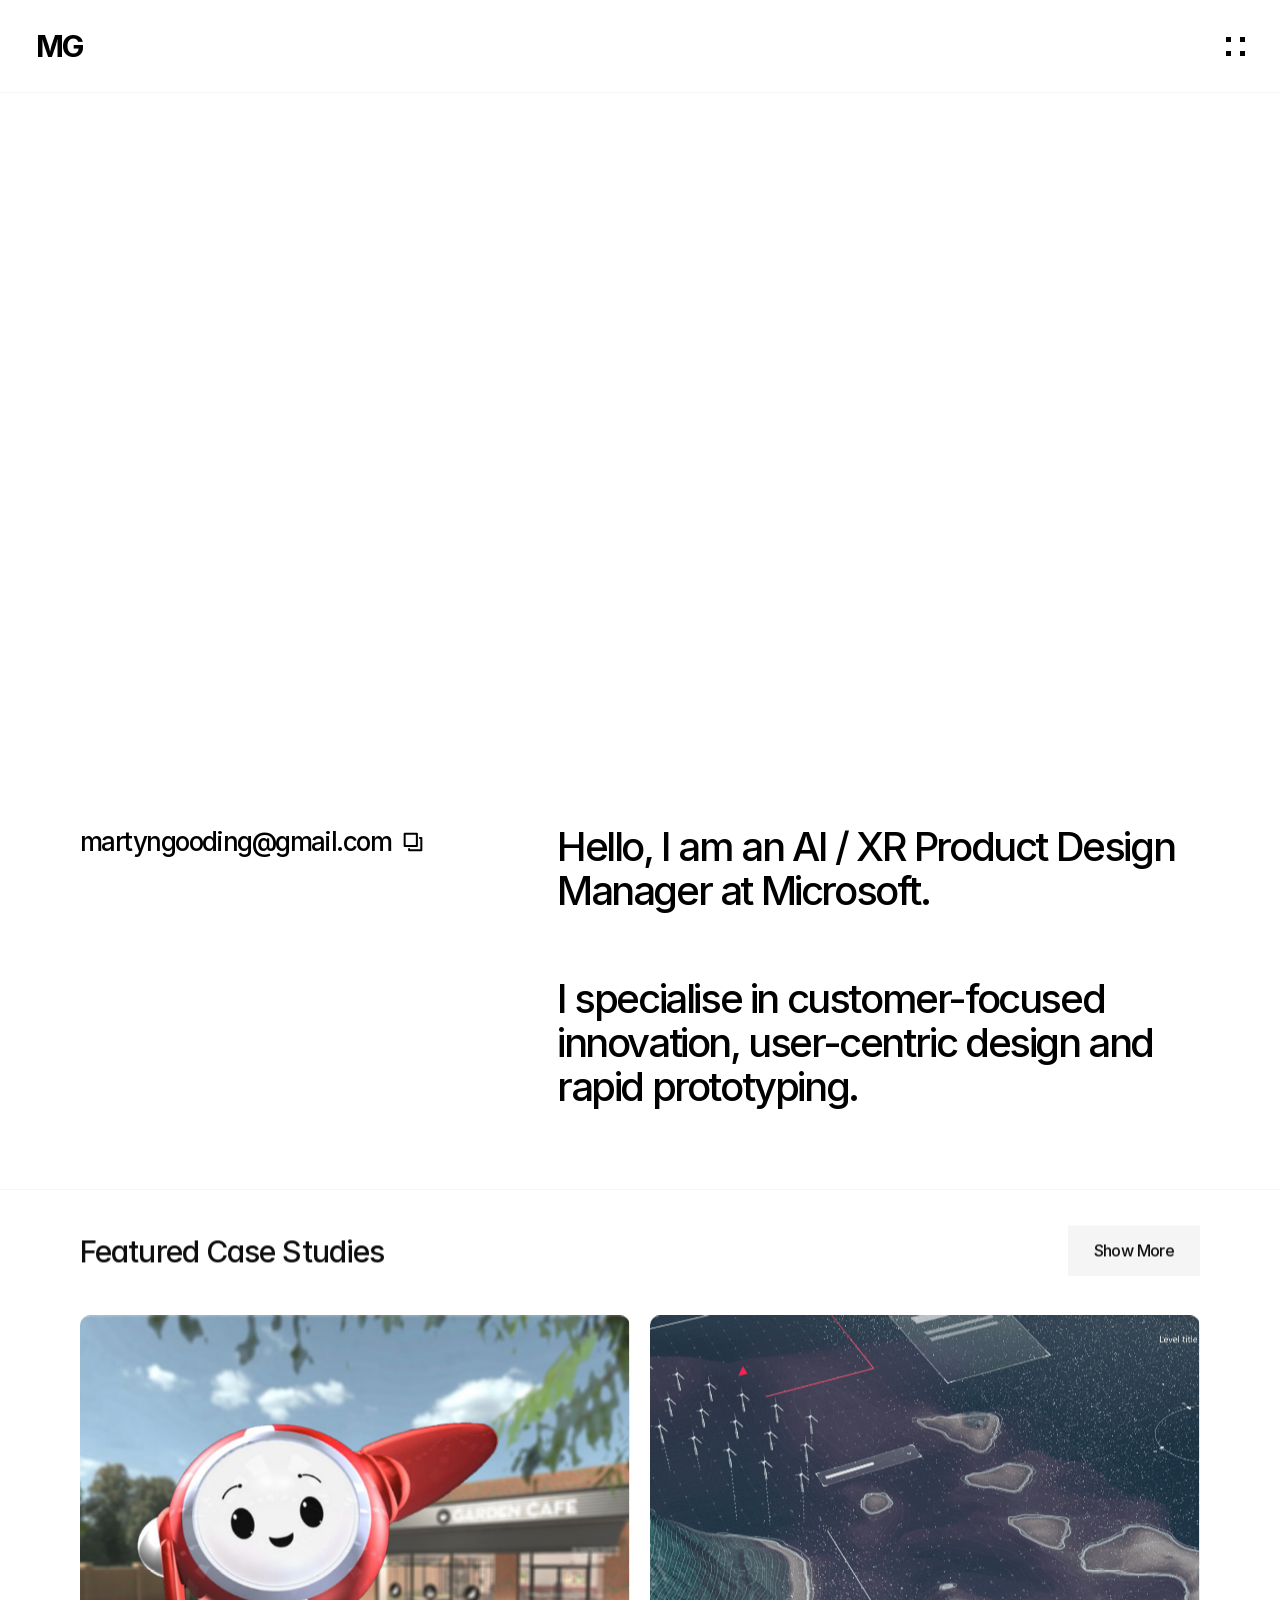
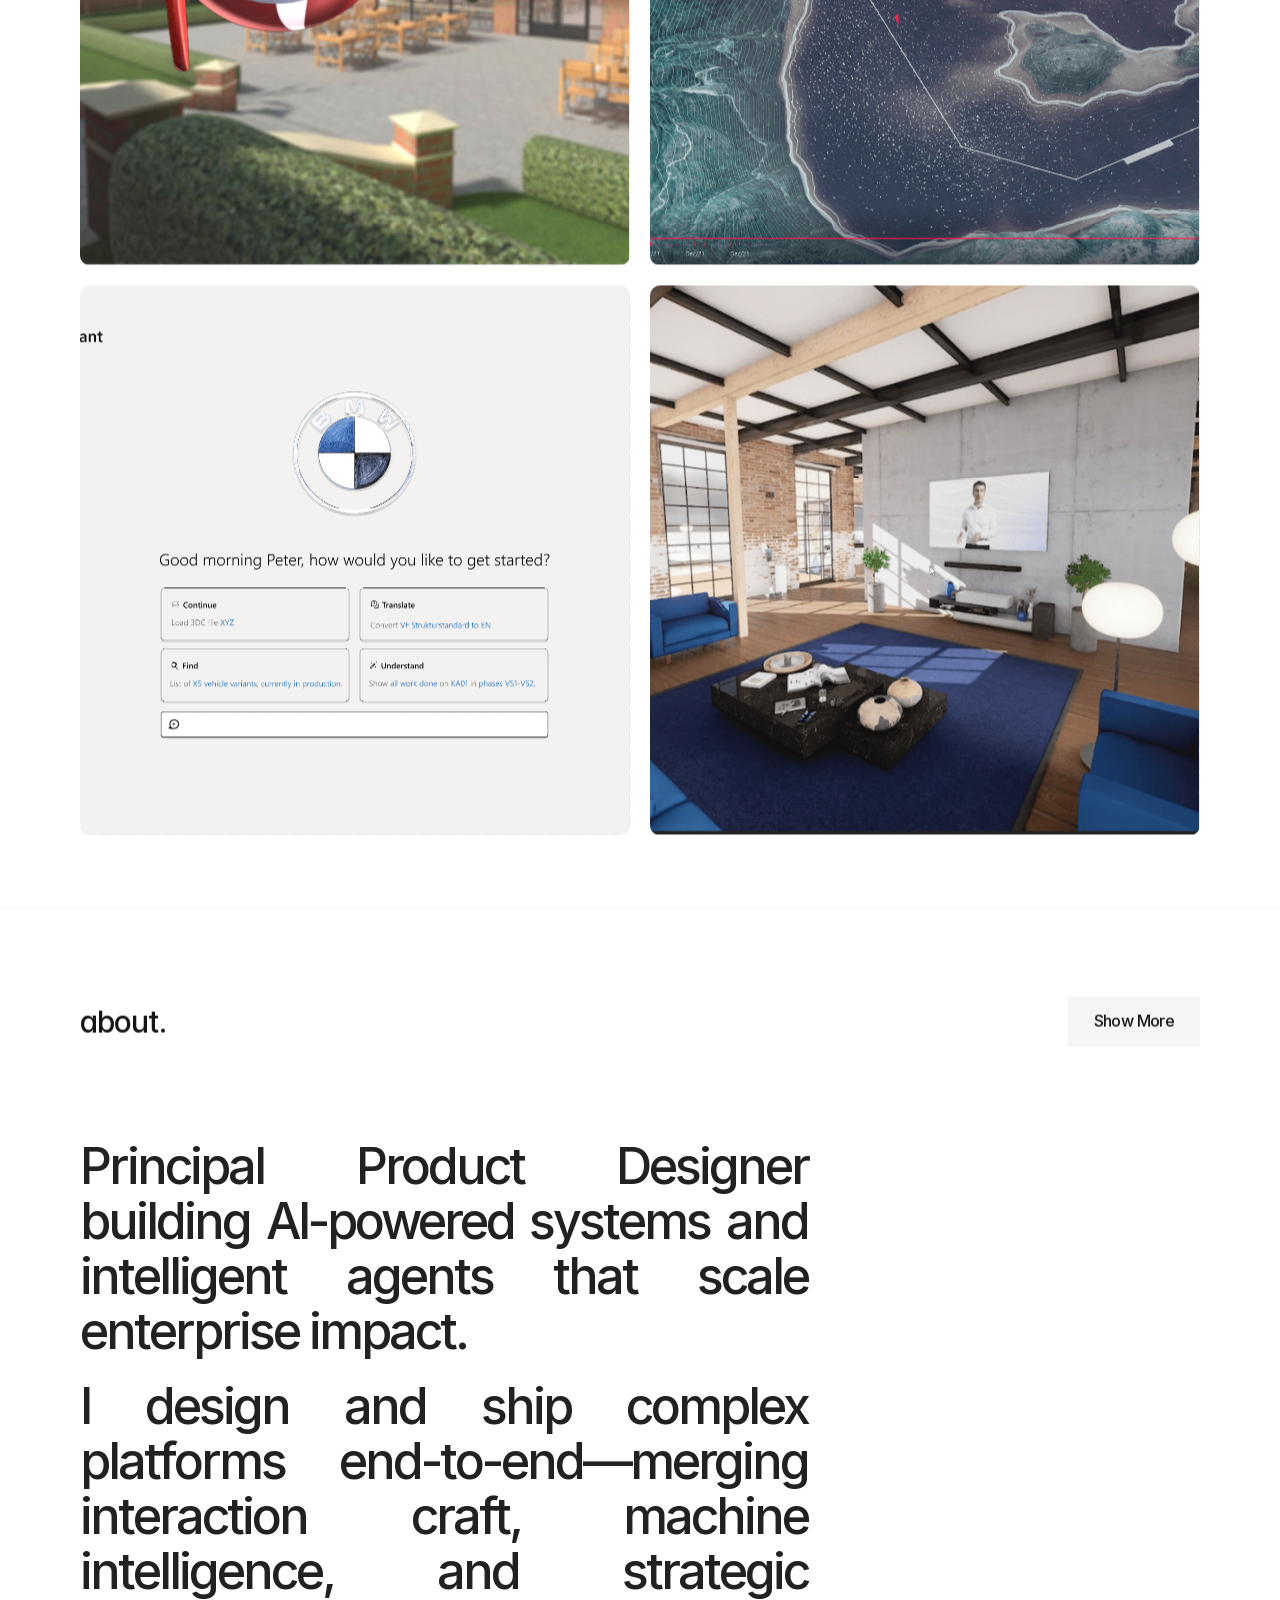
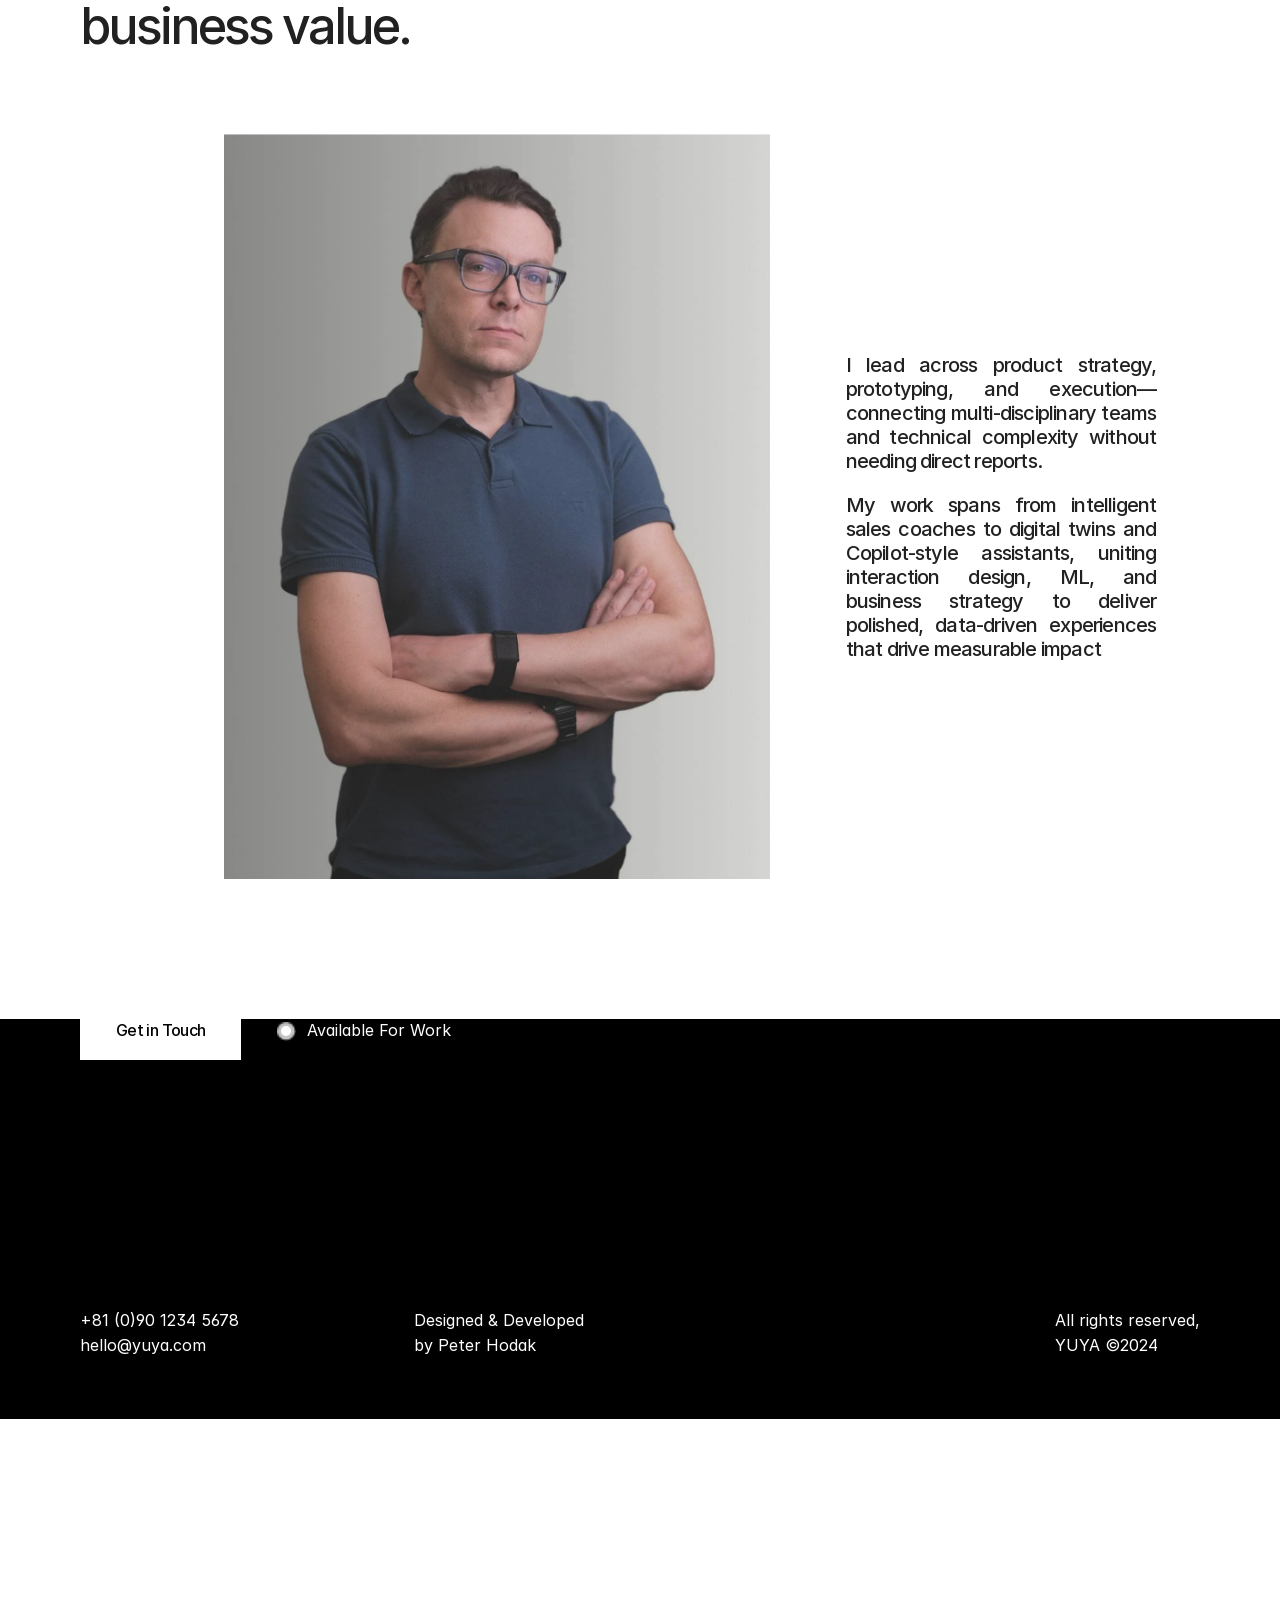
==== commit b089da7c: "Update site export: add BMW and Equinor case studies, refresh CCH/Coca-Cola and Samsung pages, fix n" ====
--- a/index.html
+++ b/index.html
@@ -1,16 +1,17 @@
-<!DOCTYPE html><!-- Made in Framer · framer.com ✨ --><!-- Published Jul 8, 2026, 7:55 PM UTC --><html lang="en" data-redirect-timezone="1"><head>
-  <script id="framexporter-file-protocol-shim">(function(){if(location.protocol!=="file:")return;var M={"/about":"about/index.html","/contact":"contact/index.html","/":"index.html","/works/aerospace-ai":"works/aerospace-ai/index.html","/works/coca-cola":"works/coca-cola/index.html","/works/dxb-ai":"works/dxb-ai/index.html","/works":"works/index.html","/works/samsung-lu":"works/samsung-lu/index.html"};function norm(p){p=(p||"").split("?")[0].split("#")[0];return p.replace(/\/+$/,"")||"/"}function targetFor(route){var r=norm(route);var rel=M[r];if(!rel)return null;try{return new URL(rel,location.href)}catch(e){return null}}function go(route,useHistory){var t=targetFor(route);if(!t)return false;if(t.href===location.href){if(useHistory){try{history.replaceState(null,"",route)}catch(e){}}return true}location.href=t.href;return true}function patchHistory(fn){return function(s,t,u){if(typeof u!=="string"||u.charAt(0)!=="/"||u.charAt(1)==="/")return fn.apply(history,arguments);var t=targetFor(u);if(!t)return fn.apply(history,arguments);if(t.href===location.href)return fn.call(history,s,t,u);location.href=t.href}}history.pushState=patchHistory(history.pushState);history.replaceState=patchHistory(history.replaceState);document.addEventListener("click",function(e){var a=e.target&&e.target.closest?e.target.closest("a[href]"):null;if(!a)return;var h=a.getAttribute("href");if(!h||h.charAt(0)!=="/"||h.charAt(1)==="/")return;e.preventDefault();go(h,false)},true);go("/",true)})();</script>
+<!DOCTYPE html><!-- Made in Framer · framer.com ✨ --><!-- Published Jul 9, 2026, 10:10 AM UTC --><html lang="en" data-redirect-timezone="1"><head>
+  <script id="framexporter-file-protocol-shim">(function(){if(location.protocol!=="file:")return;var M={"/about":"about/index.html","/contact":"contact/index.html","/":"index.html","/works/bmw":"works/bmw/index.html","/works/cch-digitaltwin":"works/cch-digitaltwin/index.html","/works/equinor":"works/equinor/index.html","/works":"works/index.html","/works/samsung-lu":"works/samsung-lu/index.html"};function norm(p){p=(p||"").split("?")[0].split("#")[0];return p.replace(/\/+$/,"")||"/"}function targetFor(route){var r=norm(route);var rel=M[r];if(!rel)return null;try{return new URL(rel,location.href)}catch(e){return null}}function go(route,useHistory){var t=targetFor(route);if(!t)return false;if(t.href===location.href){if(useHistory){try{history.replaceState(null,"",route)}catch(e){}}return true}location.href=t.href;return true}function patchHistory(fn){return function(s,t,u){if(typeof u!=="string"||u.charAt(0)!=="/"||u.charAt(1)==="/")return fn.apply(history,arguments);var t=targetFor(u);if(!t)return fn.apply(history,arguments);if(t.href===location.href)return fn.call(history,s,t,u);location.href=t.href}}history.pushState=patchHistory(history.pushState);history.replaceState=patchHistory(history.replaceState);document.addEventListener("click",function(e){var a=e.target&&e.target.closest?e.target.closest("a[href]"):null;if(!a)return;var h=a.getAttribute("href");if(!h||h.charAt(0)!=="/"||h.charAt(1)==="/")return;e.preventDefault();go(h,false)},true);go("/",true)})();</script>
   <script id="framexporter-framercms-shim">(function(){function sliceBuf(ab,rangeParam){var u8=new Uint8Array(ab),parts=rangeParam.split(","),total=0,i,p,from,to,chunk;for(i=0;i<parts.length;i++){p=parts[i].split("-");from=+p[0];to=+p[1]+1;total+=to-from;}var out=new Uint8Array(total),off=0;for(i=0;i<parts.length;i++){p=parts[i].split("-");from=+p[0];to=+p[1]+1;chunk=u8.subarray(from,to);out.set(chunk,off);off+=chunk.length;}return out.buffer;}function getUrl(input){if(typeof input==="string")return input;if(input&&typeof input.url==="string")return input.url;return null;}function parse(u){try{return new URL(u,location.href)}catch(e){return null;}}function fixPath(u){var s=u.toString();if(s.indexOf("/assets/assets/")>=0)return new URL(s.replace("/assets/assets/","/assets/"));if(s.indexOf("/cms/")>=0&&/\.framercms/i.test(s))return new URL(s.replace("/cms/","/assets/"));return u;}function needs(u){return u&&/\.framercms$/i.test(u.pathname)&&u.searchParams.has("range");}function strip(u){u=fixPath(u);var range=u.searchParams.get("range");u.searchParams.delete("range");return{clean:u.toString(),range:range};}function responseFromSlice(res,ab,range){var body=sliceBuf(ab,range);var h=new Headers(res.headers);h.delete("content-length");h.delete("content-range");return new Response(body,{status:200,statusText:res.statusText,headers:h});}var nativeFetch=window.fetch;if(!nativeFetch)return;function loadSlice(clean,range,init){return nativeFetch(clean,init).then(function(res){if(!res.ok)return res;return res.arrayBuffer().then(function(ab){return responseFromSlice(res,ab,range);});});}window.fetch=function(input,init){var url=getUrl(input);if(!url)return nativeFetch.apply(this,arguments);var u=parse(url);if(!needs(u))return nativeFetch.apply(this,arguments);var s=strip(u);return loadSlice(s.clean,s.range,init);};var XO=XMLHttpRequest.prototype.open,XS=XMLHttpRequest.prototype.send;XMLHttpRequest.prototype.open=function(m,url){this._feUrl=url;return XO.apply(this,arguments);};XMLHttpRequest.prototype.send=function(body){var url=this._feUrl;if(typeof url!=="string")return XS.apply(this,arguments);var u=parse(url);if(!needs(u))return XS.apply(this,arguments);var s=strip(u),xhr=this;loadSlice(s.clean,s.range).then(function(res){return res.arrayBuffer();}).then(function(ab){Object.defineProperty(xhr,"status",{value:200});Object.defineProperty(xhr,"readyState",{value:4});Object.defineProperty(xhr,"response",{value:ab});Object.defineProperty(xhr,"responseURL",{value:url});xhr.dispatchEvent(new Event("load"));xhr.dispatchEvent(new Event("loadend"));}).catch(function(){XS.call(xhr,body);});};})();</script>
-  <script id="framexporter-cdn-map" type="application/json">{"/assets/5A3Ce6C9YYmCjpQx9M4inSaKU.woff2":"fonts/5A3Ce6C9YYmCjpQx9M4inSaKU.woff2","/assets/Qx95Xyt0Ka3SGhinnbXIGpEIyP4.woff2":"fonts/Qx95Xyt0Ka3SGhinnbXIGpEIyP4.woff2","/assets/6mJuEAguuIuMog10gGvH5d3cl8.woff2":"fonts/6mJuEAguuIuMog10gGvH5d3cl8.woff2","/assets/xYYWaj7wCU5zSQH0eXvSaS19wo.woff2":"fonts/xYYWaj7wCU5zSQH0eXvSaS19wo.woff2","/assets/otTaNuNpVK4RbdlT7zDDdKvQBA.woff2":"fonts/otTaNuNpVK4RbdlT7zDDdKvQBA.woff2","/assets/d3tHnaQIAeqiE5hGcRw4mmgWYU.woff2":"fonts/d3tHnaQIAeqiE5hGcRw4mmgWYU.woff2","/assets/DolVirEGb34pEXEp8t8FQBSK4.woff2":"fonts/DolVirEGb34pEXEp8t8FQBSK4.woff2","/assets/DpPBYI0sL4fYLgAkX8KXOPVt7c.woff2":"fonts/DpPBYI0sL4fYLgAkX8KXOPVt7c.woff2","/assets/4RAEQdEOrcnDkhHiiCbJOw92Lk.woff2":"fonts/4RAEQdEOrcnDkhHiiCbJOw92Lk.woff2","/assets/1K3W8DizY3v4emK8Mb08YHxTbs.woff2":"fonts/1K3W8DizY3v4emK8Mb08YHxTbs.woff2","/assets/tUSCtfYVM1I1IchuyCwz9gDdQ.woff2":"fonts/tUSCtfYVM1I1IchuyCwz9gDdQ.woff2","/assets/VgYFWiwsAC5OYxAycRXXvhze58.woff2":"fonts/VgYFWiwsAC5OYxAycRXXvhze58.woff2","/assets/DXD0Q7LSl7HEvDzucnyLnGBHM.woff2":"fonts/DXD0Q7LSl7HEvDzucnyLnGBHM.woff2","/assets/GIryZETIX4IFypco5pYZONKhJIo.woff2":"fonts/GIryZETIX4IFypco5pYZONKhJIo.woff2","/assets/H89BbHkbHDzlxZzxi8uPzTsp90.woff2":"fonts/H89BbHkbHDzlxZzxi8uPzTsp90.woff2","/assets/u6gJwDuwB143kpNK1T1MDKDWkMc.woff2":"fonts/u6gJwDuwB143kpNK1T1MDKDWkMc.woff2","/assets/43sJ6MfOPh1LCJt46OvyDuSbA6o.woff2":"fonts/43sJ6MfOPh1LCJt46OvyDuSbA6o.woff2","/assets/wccHG0r4gBDAIRhfHiOlq6oEkqw.woff2":"fonts/wccHG0r4gBDAIRhfHiOlq6oEkqw.woff2","/assets/WZ367JPwf9bRW6LdTHN8rXgSjw.woff2":"fonts/WZ367JPwf9bRW6LdTHN8rXgSjw.woff2","/assets/QxmhnWTzLtyjIiZcfaLIJ8EFBXU.woff2":"fonts/QxmhnWTzLtyjIiZcfaLIJ8EFBXU.woff2","/assets/2A4Xx7CngadFGlVV4xrO06OBHY.woff2":"fonts/2A4Xx7CngadFGlVV4xrO06OBHY.woff2","/assets/khkJkwSL66WFg8SX6Wa726c.woff2":"fonts/khkJkwSL66WFg8SX6Wa726c.woff2","/assets/0E7IMbDzcGABpBwwqNEt60wU0w.woff2":"fonts/0E7IMbDzcGABpBwwqNEt60wU0w.woff2","/assets/NTJ0nQgIF0gcDelS14zQ9NR9Q.woff2":"fonts/NTJ0nQgIF0gcDelS14zQ9NR9Q.woff2","/assets/QrcNhgEPfRl0LS8qz5Ln8olanl8.woff2":"fonts/QrcNhgEPfRl0LS8qz5Ln8olanl8.woff2","/assets/JEXmejW8mXOYMtt0hyRg811kHac.woff2":"fonts/JEXmejW8mXOYMtt0hyRg811kHac.woff2","/assets/ksvR4VsLksjpSwnC2fPgHRNMw.woff2":"fonts/ksvR4VsLksjpSwnC2fPgHRNMw.woff2","/assets/uy9s0iWuxiNnVt8EpTI3gzohpwo.woff2":"fonts/uy9s0iWuxiNnVt8EpTI3gzohpwo.woff2","/assets/05KsVHGDmqXSBXM4yRZ65P8i0s.woff2":"fonts/05KsVHGDmqXSBXM4yRZ65P8i0s.woff2","/assets/ky8ovPukK4dJ1Pxq74qGhOqCYI.woff2":"fonts/ky8ovPukK4dJ1Pxq74qGhOqCYI.woff2","/assets/vvNSqIj42qeQ2bvCRBIWKHscrc.woff2":"fonts/vvNSqIj42qeQ2bvCRBIWKHscrc.woff2","/assets/3ZmXbBKToJifDV9gwcifVd1tEY.woff2":"fonts/3ZmXbBKToJifDV9gwcifVd1tEY.woff2","/assets/FNfhX3dt4ChuLJq2PwdlxHO7PU.woff2":"fonts/FNfhX3dt4ChuLJq2PwdlxHO7PU.woff2","/assets/g0c8vEViiXNlKAgI4Ymmk3Ig.woff2":"fonts/g0c8vEViiXNlKAgI4Ymmk3Ig.woff2","/assets/efTfQcBJ53kM2pB1hezSZ3RDUFs.woff2":"fonts/efTfQcBJ53kM2pB1hezSZ3RDUFs.woff2","/assets/hyOgCu0Xnghbimh0pE8QTvtt2AU.woff2":"fonts/hyOgCu0Xnghbimh0pE8QTvtt2AU.woff2","/assets/NeGmSOXrPBfEFIy5YZeHq17LEDA.woff2":"fonts/NeGmSOXrPBfEFIy5YZeHq17LEDA.woff2","/assets/oYaAX5himiTPYuN8vLWnqBbfD2s.woff2":"fonts/oYaAX5himiTPYuN8vLWnqBbfD2s.woff2","/assets/lEJLP4R0yuCaMCjSXYHtJw72M.woff2":"fonts/lEJLP4R0yuCaMCjSXYHtJw72M.woff2","/assets/cRJyLNuTJR5jbyKzGi33wU9cqIQ.woff2":"fonts/cRJyLNuTJR5jbyKzGi33wU9cqIQ.woff2","/assets/1ZFS7N918ojhhd0nQWdj3jz4w.woff2":"fonts/1ZFS7N918ojhhd0nQWdj3jz4w.woff2","/assets/A0Wcc7NgXMjUuFdquHDrIZpzZw0.woff2":"fonts/A0Wcc7NgXMjUuFdquHDrIZpzZw0.woff2","/assets/vxBnBhH8768IFAXAb4Qf6wQHKs.woff2":"fonts/vxBnBhH8768IFAXAb4Qf6wQHKs.woff2","/assets/zSsEuoJdh8mcFVk976C05ZfQr8.woff2":"fonts/zSsEuoJdh8mcFVk976C05ZfQr8.woff2","/assets/b8ezwLrN7h2AUoPEENcsTMVJ0.woff2":"fonts/b8ezwLrN7h2AUoPEENcsTMVJ0.woff2","/assets/mvNEIBLyHbscgHtwfsByjXUz3XY.woff2":"fonts/mvNEIBLyHbscgHtwfsByjXUz3XY.woff2","/assets/6FI2EneKzM3qBy5foOZXey7coCA.woff2":"fonts/6FI2EneKzM3qBy5foOZXey7coCA.woff2","/assets/qrVgiXNd6RuQjETYQiVQ9nqCk.woff2":"fonts/qrVgiXNd6RuQjETYQiVQ9nqCk.woff2","/assets/NHHeAKJVP0ZWHk5YZnQQChIsBM.woff2":"fonts/NHHeAKJVP0ZWHk5YZnQQChIsBM.woff2","/assets/5vvr9Vy74if2I6bQbJvbw7SY1pQ.woff2":"fonts/5vvr9Vy74if2I6bQbJvbw7SY1pQ.woff2","/assets/EOr0mi4hNtlgWNn9if640EZzXCo.woff2":"fonts/EOr0mi4hNtlgWNn9if640EZzXCo.woff2","/assets/Y9k9QrlZAqio88Klkmbd8VoMQc.woff2":"fonts/Y9k9QrlZAqio88Klkmbd8VoMQc.woff2","/assets/OYrD2tBIBPvoJXiIHnLoOXnY9M.woff2":"fonts/OYrD2tBIBPvoJXiIHnLoOXnY9M.woff2","/assets/JeYwfuaPfZHQhEG8U5gtPDZ7WQ.woff2":"fonts/JeYwfuaPfZHQhEG8U5gtPDZ7WQ.woff2","/assets/vQyevYAyHtARFwPqUzQGpnDs.woff2":"fonts/vQyevYAyHtARFwPqUzQGpnDs.woff2","/assets/b6Y37FthZeALduNqHicBT6FutY.woff2":"fonts/b6Y37FthZeALduNqHicBT6FutY.woff2","/images/KgCKAN78DWLgvAgK3CxWe7ylK9o.png":"images/KgCKAN78DWLgvAgK3CxWe7ylK9o.png","/images/KgCKAN78DWLgvAgK3CxWe7ylK9o":"images/KgCKAN78DWLgvAgK3CxWe7ylK9o.png","/images/cmIuyZbvGXvbeI3KrZlAVmPyXk.png":"images/cmIuyZbvGXvbeI3KrZlAVmPyXk.png","/images/cmIuyZbvGXvbeI3KrZlAVmPyXk":"images/cmIuyZbvGXvbeI3KrZlAVmPyXk.png","/images/csaSuIet1LU8yJrkuaQ2NV3ngYw.png":"images/csaSuIet1LU8yJrkuaQ2NV3ngYw.png","/images/csaSuIet1LU8yJrkuaQ2NV3ngYw":"images/csaSuIet1LU8yJrkuaQ2NV3ngYw.png","/images/AqB43QtZJGX18cPnVLx27RjcU.png":"images/AqB43QtZJGX18cPnVLx27RjcU.png","/images/AqB43QtZJGX18cPnVLx27RjcU":"images/AqB43QtZJGX18cPnVLx27RjcU.png","/assets/CfMzU8w2e7tHgF4T4rATMPuWosA.woff2":"fonts/CfMzU8w2e7tHgF4T4rATMPuWosA.woff2","/assets/867QObYax8ANsfX4TGEVU9YiCM.woff2":"fonts/867QObYax8ANsfX4TGEVU9YiCM.woff2","/assets/Oyn2ZbENFdnW7mt2Lzjk1h9Zb9k.woff2":"fonts/Oyn2ZbENFdnW7mt2Lzjk1h9Zb9k.woff2","/assets/cdAe8hgZ1cMyLu9g005pAW3xMo.woff2":"fonts/cdAe8hgZ1cMyLu9g005pAW3xMo.woff2","/assets/DOfvtmE1UplCq161m6Hj8CSQYg.woff2":"fonts/DOfvtmE1UplCq161m6Hj8CSQYg.woff2","/assets/vFzuJY0c65av44uhEKB6vyjFMg.woff2":"fonts/vFzuJY0c65av44uhEKB6vyjFMg.woff2","/assets/tKtBcDnBMevsEEJKdNGhhkLzYo.woff2":"fonts/tKtBcDnBMevsEEJKdNGhhkLzYo.woff2","/images/WDImWMoSvqgQtnh9zNy7Fj5aI.jpeg":"images/WDImWMoSvqgQtnh9zNy7Fj5aI.jpeg","/images/WDImWMoSvqgQtnh9zNy7Fj5aI":"images/WDImWMoSvqgQtnh9zNy7Fj5aI.jpeg","/images/5ptRykDPXsA3G0viLbIJLBG2I.svg":"images/5ptRykDPXsA3G0viLbIJLBG2I.svg","/images/5ptRykDPXsA3G0viLbIJLBG2I":"images/5ptRykDPXsA3G0viLbIJLBG2I.svg","/images/zwIWhbdgQXRwHa5sCxm0vU1E1xM.svg":"images/zwIWhbdgQXRwHa5sCxm0vU1E1xM.svg","/images/zwIWhbdgQXRwHa5sCxm0vU1E1xM":"images/zwIWhbdgQXRwHa5sCxm0vU1E1xM.svg","/images/sMikj3o7KtJ15dQjBNZE2LXH8.svg":"images/sMikj3o7KtJ15dQjBNZE2LXH8.svg","/images/sMikj3o7KtJ15dQjBNZE2LXH8":"images/sMikj3o7KtJ15dQjBNZE2LXH8.svg","/images/vGbZ9NqqXCatpLzcHNfoRZiGPQE.svg":"images/vGbZ9NqqXCatpLzcHNfoRZiGPQE.svg","/images/vGbZ9NqqXCatpLzcHNfoRZiGPQE":"images/vGbZ9NqqXCatpLzcHNfoRZiGPQE.svg","/images/w8L6nh6vOOW1ydbryjucHkTZfPI.svg":"images/w8L6nh6vOOW1ydbryjucHkTZfPI.svg","/images/w8L6nh6vOOW1ydbryjucHkTZfPI":"images/w8L6nh6vOOW1ydbryjucHkTZfPI.svg","/images/gRGMuorkPcsUMtbaeoyTUUzlZLo.svg":"images/gRGMuorkPcsUMtbaeoyTUUzlZLo.svg","/images/gRGMuorkPcsUMtbaeoyTUUzlZLo":"images/gRGMuorkPcsUMtbaeoyTUUzlZLo.svg","/images/XtsU0wisGzN85jei7k4J6dlmfZI.jpeg":"images/XtsU0wisGzN85jei7k4J6dlmfZI.jpeg","/images/XtsU0wisGzN85jei7k4J6dlmfZI":"images/XtsU0wisGzN85jei7k4J6dlmfZI.jpeg","/images/YR26TNo3hsv0t4LlvIJsYAezJg.png":"images/YR26TNo3hsv0t4LlvIJsYAezJg.png","/images/YR26TNo3hsv0t4LlvIJsYAezJg":"images/YR26TNo3hsv0t4LlvIJsYAezJg.png","/images/fqfdzoFm1rEl96f8j7EZork83A.png":"images/fqfdzoFm1rEl96f8j7EZork83A.png","/images/fqfdzoFm1rEl96f8j7EZork83A":"images/fqfdzoFm1rEl96f8j7EZork83A.png","/images/zlrzw47Wu3xmuPXO92W0c6fFro.png":"images/zlrzw47Wu3xmuPXO92W0c6fFro.png","/images/zlrzw47Wu3xmuPXO92W0c6fFro":"images/zlrzw47Wu3xmuPXO92W0c6fFro.png","/images/1zCJ2OVPwvaduny7wG5Gmg.png":"images/1zCJ2OVPwvaduny7wG5Gmg.png","/images/1zCJ2OVPwvaduny7wG5Gmg":"images/1zCJ2OVPwvaduny7wG5Gmg.png","/images/WPZ4NoP3dSy6pxG9FcIZyXEEYsY.png":"images/WPZ4NoP3dSy6pxG9FcIZyXEEYsY.png","/images/WPZ4NoP3dSy6pxG9FcIZyXEEYsY":"images/WPZ4NoP3dSy6pxG9FcIZyXEEYsY.png","/images/N8VZoPwo16xgLzuKcdl1LpWt41Q.png":"images/N8VZoPwo16xgLzuKcdl1LpWt41Q.png","/images/N8VZoPwo16xgLzuKcdl1LpWt41Q":"images/N8VZoPwo16xgLzuKcdl1LpWt41Q.png","/images/hwCorDTdbm041GrrY0cWU2HmM.png":"images/hwCorDTdbm041GrrY0cWU2HmM.png","/images/hwCorDTdbm041GrrY0cWU2HmM":"images/hwCorDTdbm041GrrY0cWU2HmM.png","/images/Zmc1HWX7mAtdYWWkfFRkBw4ECc.png":"images/Zmc1HWX7mAtdYWWkfFRkBw4ECc.png","/images/Zmc1HWX7mAtdYWWkfFRkBw4ECc":"images/Zmc1HWX7mAtdYWWkfFRkBw4ECc.png","/images/ngA0IzpmuKrDed0tNwyliU914.png":"images/ngA0IzpmuKrDed0tNwyliU914.png","/images/ngA0IzpmuKrDed0tNwyliU914":"images/ngA0IzpmuKrDed0tNwyliU914.png","/images/yp9spvRnbG944w7BKKFfEini0JM.jpeg":"images/yp9spvRnbG944w7BKKFfEini0JM.jpeg","/images/yp9spvRnbG944w7BKKFfEini0JM":"images/yp9spvRnbG944w7BKKFfEini0JM.jpeg","/images/rovPJPLKP4jd9wguHxjL8KQc.jpeg":"images/rovPJPLKP4jd9wguHxjL8KQc.jpeg","/images/rovPJPLKP4jd9wguHxjL8KQc":"images/rovPJPLKP4jd9wguHxjL8KQc.jpeg","/images/aRY6nEt12sS7pyAYJnFvzTFIq9E.jpeg":"images/aRY6nEt12sS7pyAYJnFvzTFIq9E.jpeg","/images/aRY6nEt12sS7pyAYJnFvzTFIq9E":"images/aRY6nEt12sS7pyAYJnFvzTFIq9E.jpeg","/images/LwtyNHNtAusxMOlNyPqzKZW0mxE.jpeg":"images/LwtyNHNtAusxMOlNyPqzKZW0mxE.jpeg","/images/LwtyNHNtAusxMOlNyPqzKZW0mxE":"images/LwtyNHNtAusxMOlNyPqzKZW0mxE.jpeg","/images/LzFzmWf4OcpqQzczZ4ohKEFO5c.jpeg":"images/LzFzmWf4OcpqQzczZ4ohKEFO5c.jpeg","/images/LzFzmWf4OcpqQzczZ4ohKEFO5c":"images/LzFzmWf4OcpqQzczZ4ohKEFO5c.jpeg","/images/YyV2ACnpUMetSsrUjbzR9qQzWE.jpeg":"images/YyV2ACnpUMetSsrUjbzR9qQzWE.jpeg","/images/YyV2ACnpUMetSsrUjbzR9qQzWE":"images/YyV2ACnpUMetSsrUjbzR9qQzWE.jpeg","/images/WWfilRyzBVsbahJD1HrnyuFlng.jpeg":"images/WWfilRyzBVsbahJD1HrnyuFlng.jpeg","/images/WWfilRyzBVsbahJD1HrnyuFlng":"images/WWfilRyzBVsbahJD1HrnyuFlng.jpeg","/images/fZrRE6jNvSg4gqScYLN5JyRBpY.jpeg":"images/fZrRE6jNvSg4gqScYLN5JyRBpY.jpeg","/images/fZrRE6jNvSg4gqScYLN5JyRBpY":"images/fZrRE6jNvSg4gqScYLN5JyRBpY.jpeg","/images/RqNmi0Pz9c376oZhuA7p0KPQm8.jpeg":"images/RqNmi0Pz9c376oZhuA7p0KPQm8.jpeg","/images/RqNmi0Pz9c376oZhuA7p0KPQm8":"images/RqNmi0Pz9c376oZhuA7p0KPQm8.jpeg","/images/KZEmEMVkReOYNiaU96TsdSGPM0.jpeg":"images/KZEmEMVkReOYNiaU96TsdSGPM0.jpeg","/images/KZEmEMVkReOYNiaU96TsdSGPM0":"images/KZEmEMVkReOYNiaU96TsdSGPM0.jpeg","/images/0looytLa3DbevHtzVOdQ6p0ipYY.jpeg":"images/0looytLa3DbevHtzVOdQ6p0ipYY.jpeg","/images/0looytLa3DbevHtzVOdQ6p0ipYY":"images/0looytLa3DbevHtzVOdQ6p0ipYY.jpeg","/images/M7xMV50MaYNHS0HHVXtOpLO22KA.jpeg":"images/M7xMV50MaYNHS0HHVXtOpLO22KA.jpeg","/images/M7xMV50MaYNHS0HHVXtOpLO22KA":"images/M7xMV50MaYNHS0HHVXtOpLO22KA.jpeg","/images/k2ZS06msq1jNErklwOzACirqdU.jpeg":"images/k2ZS06msq1jNErklwOzACirqdU.jpeg","/images/k2ZS06msq1jNErklwOzACirqdU":"images/k2ZS06msq1jNErklwOzACirqdU.jpeg","/images/sL4a4afMk1NlOkVzoXmYaTL2Zc.jpeg":"images/sL4a4afMk1NlOkVzoXmYaTL2Zc.jpeg","/images/sL4a4afMk1NlOkVzoXmYaTL2Zc":"images/sL4a4afMk1NlOkVzoXmYaTL2Zc.jpeg","/images/0LVsuVzdIGRz7zTAxTF4jhEKro.jpg":"images/0LVsuVzdIGRz7zTAxTF4jhEKro.jpg","/images/0LVsuVzdIGRz7zTAxTF4jhEKro":"images/0LVsuVzdIGRz7zTAxTF4jhEKro.jpg","/images/zVi59EASahTVzUXQTnDSBiJ8kLw.png":"images/zVi59EASahTVzUXQTnDSBiJ8kLw.png","/images/zVi59EASahTVzUXQTnDSBiJ8kLw":"images/zVi59EASahTVzUXQTnDSBiJ8kLw.png","/images/FejZnmmIuuCkxm3HRslxysgbw.png":"images/FejZnmmIuuCkxm3HRslxysgbw.png","/images/FejZnmmIuuCkxm3HRslxysgbw":"images/FejZnmmIuuCkxm3HRslxysgbw.png","/images/Tks8MH70jLQ4XrgI37YbROVFS8.png":"images/Tks8MH70jLQ4XrgI37YbROVFS8.png","/images/Tks8MH70jLQ4XrgI37YbROVFS8":"images/Tks8MH70jLQ4XrgI37YbROVFS8.png","/images/4Ui9SUgJXUMaDoXNLYwCPjZUMM.png":"images/4Ui9SUgJXUMaDoXNLYwCPjZUMM.png","/images/4Ui9SUgJXUMaDoXNLYwCPjZUMM":"images/4Ui9SUgJXUMaDoXNLYwCPjZUMM.png","/images/GhTMP47lFwBeaV6xTD1n3d7eHQ.gif":"images/GhTMP47lFwBeaV6xTD1n3d7eHQ.gif","/images/GhTMP47lFwBeaV6xTD1n3d7eHQ":"images/GhTMP47lFwBeaV6xTD1n3d7eHQ.gif","/images/dxQy8zBMPyYQHyeUgmzacgs10E.gif":"images/dxQy8zBMPyYQHyeUgmzacgs10E.gif","/images/dxQy8zBMPyYQHyeUgmzacgs10E":"images/dxQy8zBMPyYQHyeUgmzacgs10E.gif","/images/hlUM38MpsIxm4d5DGv9bxImc0.gif":"images/hlUM38MpsIxm4d5DGv9bxImc0.gif","/images/hlUM38MpsIxm4d5DGv9bxImc0":"images/hlUM38MpsIxm4d5DGv9bxImc0.gif","/images/6HTbCKoW9mcBWgcDR4bz4RCzw3I.gif":"images/6HTbCKoW9mcBWgcDR4bz4RCzw3I.gif","/images/6HTbCKoW9mcBWgcDR4bz4RCzw3I":"images/6HTbCKoW9mcBWgcDR4bz4RCzw3I.gif","/images/4FlITkd7fX1RkNAUBxePZum9GA.gif":"images/4FlITkd7fX1RkNAUBxePZum9GA.gif","/images/4FlITkd7fX1RkNAUBxePZum9GA":"images/4FlITkd7fX1RkNAUBxePZum9GA.gif","/images/ODVvEPYdFMmS3Cy8LM9vURPqVY.png":"images/ODVvEPYdFMmS3Cy8LM9vURPqVY.png","/images/ODVvEPYdFMmS3Cy8LM9vURPqVY":"images/ODVvEPYdFMmS3Cy8LM9vURPqVY.png","/images/1nNWYteqveMOLBrM6v7xLeNEQ8w.png":"images/1nNWYteqveMOLBrM6v7xLeNEQ8w.png","/images/1nNWYteqveMOLBrM6v7xLeNEQ8w":"images/1nNWYteqveMOLBrM6v7xLeNEQ8w.png","/images/gMIYSgz6JTFZzKiq7J7Rl1O6E.png":"images/gMIYSgz6JTFZzKiq7J7Rl1O6E.png","/images/gMIYSgz6JTFZzKiq7J7Rl1O6E":"images/gMIYSgz6JTFZzKiq7J7Rl1O6E.png","/images/PZjosS0DBIUA4MjU0orVmaGtM.png":"images/PZjosS0DBIUA4MjU0orVmaGtM.png","/images/PZjosS0DBIUA4MjU0orVmaGtM":"images/PZjosS0DBIUA4MjU0orVmaGtM.png","/images/4jgK0qFNye35RpGaumArZcb5uHg.png":"images/4jgK0qFNye35RpGaumArZcb5uHg.png","/images/4jgK0qFNye35RpGaumArZcb5uHg":"images/4jgK0qFNye35RpGaumArZcb5uHg.png","/images/uk3h0Rn8JTrW7zpafBJ4i7RnBQ.png":"images/uk3h0Rn8JTrW7zpafBJ4i7RnBQ.png","/images/uk3h0Rn8JTrW7zpafBJ4i7RnBQ":"images/uk3h0Rn8JTrW7zpafBJ4i7RnBQ.png","/images/hIcNuFbG0T9izDtITxgq780WU0.png":"images/hIcNuFbG0T9izDtITxgq780WU0.png","/images/hIcNuFbG0T9izDtITxgq780WU0":"images/hIcNuFbG0T9izDtITxgq780WU0.png","/images/myxOIwaSPzYNSuuks8WgnHg8Ao.png":"images/myxOIwaSPzYNSuuks8WgnHg8Ao.png","/images/myxOIwaSPzYNSuuks8WgnHg8Ao":"images/myxOIwaSPzYNSuuks8WgnHg8Ao.png","/images/pGiXYozQ3mE4cilNOItfe2L2fUA.svg":"images/pGiXYozQ3mE4cilNOItfe2L2fUA.svg","/images/pGiXYozQ3mE4cilNOItfe2L2fUA":"images/pGiXYozQ3mE4cilNOItfe2L2fUA.svg","/third-party-assets/fontshare/":"assets/fontshare.bin","/assets/MLWPbW1dUQawJLhhun3dBwpgJak.mp4":"images/MLWPbW1dUQawJLhhun3dBwpgJak.mp4","/images/5ILRvlYXf72kHSVHqpa3snGzjU.jpg":"images/5ILRvlYXf72kHSVHqpa3snGzjU.jpg","/images/5ILRvlYXf72kHSVHqpa3snGzjU":"images/5ILRvlYXf72kHSVHqpa3snGzjU.jpg","/assets/6enYvhyNcx6wXO02Q1HGMKi1j1o.mp4":"images/6enYvhyNcx6wXO02Q1HGMKi1j1o.mp4","/images/aNMPHlWUh96D62FMVTzhtgFqRY.webp":"images/aNMPHlWUh96D62FMVTzhtgFqRY.webp","/images/aNMPHlWUh96D62FMVTzhtgFqRY":"images/aNMPHlWUh96D62FMVTzhtgFqRY.webp","/modules/oY68lWWT7Yl0ZZRBnRXa/G81kwiPDJpAhWPe8HyFi/qf2lb9g2f.js":"assets/qf2lb9g2f.js","/assets/KgCKAN78DWLgvAgK3CxWe7ylK9o.png":"images/KgCKAN78DWLgvAgK3CxWe7ylK9o_134.png","/assets/AqB43QtZJGX18cPnVLx27RjcU.png":"images/AqB43QtZJGX18cPnVLx27RjcU_135.png","/images/cijsNVn2b5of4pwrm84Fjvj7K4M.png":"images/cijsNVn2b5of4pwrm84Fjvj7K4M.png","/images/cijsNVn2b5of4pwrm84Fjvj7K4M":"images/cijsNVn2b5of4pwrm84Fjvj7K4M.png","/images/UG0WEOdYvGUDjMS51MeTCedOAIU.jpeg":"images/UG0WEOdYvGUDjMS51MeTCedOAIU.jpeg","/images/UG0WEOdYvGUDjMS51MeTCedOAIU":"images/UG0WEOdYvGUDjMS51MeTCedOAIU.jpeg","/images/NEwgfH5fwdTxpZXcwMR6WE485w0.jpeg":"images/NEwgfH5fwdTxpZXcwMR6WE485w0.jpeg","/images/NEwgfH5fwdTxpZXcwMR6WE485w0":"images/NEwgfH5fwdTxpZXcwMR6WE485w0.jpeg","/images/OcHKKGQEEScwyBI4pT8KEMvofaM.png":"images/OcHKKGQEEScwyBI4pT8KEMvofaM.png","/images/OcHKKGQEEScwyBI4pT8KEMvofaM":"images/OcHKKGQEEScwyBI4pT8KEMvofaM.png","/images/uvesRWZDkKhmHmp0NSXIztndQ4.png":"images/uvesRWZDkKhmHmp0NSXIztndQ4.png","/images/uvesRWZDkKhmHmp0NSXIztndQ4":"images/uvesRWZDkKhmHmp0NSXIztndQ4.png","/images/6tTbkXggWgQCAJ4DO2QEdXXmgM.svg":"images/6tTbkXggWgQCAJ4DO2QEdXXmgM.svg","/images/6tTbkXggWgQCAJ4DO2QEdXXmgM":"images/6tTbkXggWgQCAJ4DO2QEdXXmgM.svg","/images/11KSGbIZoRSg4pjdnUoif6MKHI.svg":"images/11KSGbIZoRSg4pjdnUoif6MKHI.svg","/images/11KSGbIZoRSg4pjdnUoif6MKHI":"images/11KSGbIZoRSg4pjdnUoif6MKHI.svg","/cms/oY68lWWT7Yl0ZZRBnRXa/G81kwiPDJpAhWPe8HyFi/qf2lb9g2f-indexes-default-0.framercms":"assets/qf2lb9g2f-indexes-default-0.framercms","/cms/oY68lWWT7Yl0ZZRBnRXa/G81kwiPDJpAhWPe8HyFi/qf2lb9g2f-chunk-default-0.framercms":"assets/qf2lb9g2f-chunk-default-0.framercms"}</script>
+  <script id="framexporter-cdn-map" type="application/json">{"/images/6tTbkXggWgQCAJ4DO2QEdXXmgM.svg":"images/6tTbkXggWgQCAJ4DO2QEdXXmgM.svg","/images/6tTbkXggWgQCAJ4DO2QEdXXmgM":"images/6tTbkXggWgQCAJ4DO2QEdXXmgM.svg","/images/11KSGbIZoRSg4pjdnUoif6MKHI.svg":"images/11KSGbIZoRSg4pjdnUoif6MKHI.svg","/images/11KSGbIZoRSg4pjdnUoif6MKHI":"images/11KSGbIZoRSg4pjdnUoif6MKHI.svg","/assets/5A3Ce6C9YYmCjpQx9M4inSaKU.woff2":"fonts/5A3Ce6C9YYmCjpQx9M4inSaKU.woff2","/assets/Qx95Xyt0Ka3SGhinnbXIGpEIyP4.woff2":"fonts/Qx95Xyt0Ka3SGhinnbXIGpEIyP4.woff2","/assets/6mJuEAguuIuMog10gGvH5d3cl8.woff2":"fonts/6mJuEAguuIuMog10gGvH5d3cl8.woff2","/assets/xYYWaj7wCU5zSQH0eXvSaS19wo.woff2":"fonts/xYYWaj7wCU5zSQH0eXvSaS19wo.woff2","/assets/otTaNuNpVK4RbdlT7zDDdKvQBA.woff2":"fonts/otTaNuNpVK4RbdlT7zDDdKvQBA.woff2","/assets/d3tHnaQIAeqiE5hGcRw4mmgWYU.woff2":"fonts/d3tHnaQIAeqiE5hGcRw4mmgWYU.woff2","/assets/DolVirEGb34pEXEp8t8FQBSK4.woff2":"fonts/DolVirEGb34pEXEp8t8FQBSK4.woff2","/assets/DpPBYI0sL4fYLgAkX8KXOPVt7c.woff2":"fonts/DpPBYI0sL4fYLgAkX8KXOPVt7c.woff2","/assets/4RAEQdEOrcnDkhHiiCbJOw92Lk.woff2":"fonts/4RAEQdEOrcnDkhHiiCbJOw92Lk.woff2","/assets/1K3W8DizY3v4emK8Mb08YHxTbs.woff2":"fonts/1K3W8DizY3v4emK8Mb08YHxTbs.woff2","/assets/tUSCtfYVM1I1IchuyCwz9gDdQ.woff2":"fonts/tUSCtfYVM1I1IchuyCwz9gDdQ.woff2","/assets/VgYFWiwsAC5OYxAycRXXvhze58.woff2":"fonts/VgYFWiwsAC5OYxAycRXXvhze58.woff2","/assets/DXD0Q7LSl7HEvDzucnyLnGBHM.woff2":"fonts/DXD0Q7LSl7HEvDzucnyLnGBHM.woff2","/assets/GIryZETIX4IFypco5pYZONKhJIo.woff2":"fonts/GIryZETIX4IFypco5pYZONKhJIo.woff2","/assets/H89BbHkbHDzlxZzxi8uPzTsp90.woff2":"fonts/H89BbHkbHDzlxZzxi8uPzTsp90.woff2","/assets/u6gJwDuwB143kpNK1T1MDKDWkMc.woff2":"fonts/u6gJwDuwB143kpNK1T1MDKDWkMc.woff2","/assets/43sJ6MfOPh1LCJt46OvyDuSbA6o.woff2":"fonts/43sJ6MfOPh1LCJt46OvyDuSbA6o.woff2","/assets/wccHG0r4gBDAIRhfHiOlq6oEkqw.woff2":"fonts/wccHG0r4gBDAIRhfHiOlq6oEkqw.woff2","/assets/WZ367JPwf9bRW6LdTHN8rXgSjw.woff2":"fonts/WZ367JPwf9bRW6LdTHN8rXgSjw.woff2","/assets/QxmhnWTzLtyjIiZcfaLIJ8EFBXU.woff2":"fonts/QxmhnWTzLtyjIiZcfaLIJ8EFBXU.woff2","/assets/2A4Xx7CngadFGlVV4xrO06OBHY.woff2":"fonts/2A4Xx7CngadFGlVV4xrO06OBHY.woff2","/assets/khkJkwSL66WFg8SX6Wa726c.woff2":"fonts/khkJkwSL66WFg8SX6Wa726c.woff2","/assets/0E7IMbDzcGABpBwwqNEt60wU0w.woff2":"fonts/0E7IMbDzcGABpBwwqNEt60wU0w.woff2","/assets/NTJ0nQgIF0gcDelS14zQ9NR9Q.woff2":"fonts/NTJ0nQgIF0gcDelS14zQ9NR9Q.woff2","/assets/QrcNhgEPfRl0LS8qz5Ln8olanl8.woff2":"fonts/QrcNhgEPfRl0LS8qz5Ln8olanl8.woff2","/assets/JEXmejW8mXOYMtt0hyRg811kHac.woff2":"fonts/JEXmejW8mXOYMtt0hyRg811kHac.woff2","/assets/ksvR4VsLksjpSwnC2fPgHRNMw.woff2":"fonts/ksvR4VsLksjpSwnC2fPgHRNMw.woff2","/assets/uy9s0iWuxiNnVt8EpTI3gzohpwo.woff2":"fonts/uy9s0iWuxiNnVt8EpTI3gzohpwo.woff2","/assets/5vvr9Vy74if2I6bQbJvbw7SY1pQ.woff2":"fonts/5vvr9Vy74if2I6bQbJvbw7SY1pQ.woff2","/assets/EOr0mi4hNtlgWNn9if640EZzXCo.woff2":"fonts/EOr0mi4hNtlgWNn9if640EZzXCo.woff2","/assets/Y9k9QrlZAqio88Klkmbd8VoMQc.woff2":"fonts/Y9k9QrlZAqio88Klkmbd8VoMQc.woff2","/assets/OYrD2tBIBPvoJXiIHnLoOXnY9M.woff2":"fonts/OYrD2tBIBPvoJXiIHnLoOXnY9M.woff2","/assets/JeYwfuaPfZHQhEG8U5gtPDZ7WQ.woff2":"fonts/JeYwfuaPfZHQhEG8U5gtPDZ7WQ.woff2","/assets/GrgcKwrN6d3Uz8EwcLHZxwEfC4.woff2":"fonts/GrgcKwrN6d3Uz8EwcLHZxwEfC4.woff2","/assets/b6Y37FthZeALduNqHicBT6FutY.woff2":"fonts/b6Y37FthZeALduNqHicBT6FutY.woff2","/assets/05KsVHGDmqXSBXM4yRZ65P8i0s.woff2":"fonts/05KsVHGDmqXSBXM4yRZ65P8i0s.woff2","/assets/ky8ovPukK4dJ1Pxq74qGhOqCYI.woff2":"fonts/ky8ovPukK4dJ1Pxq74qGhOqCYI.woff2","/assets/vvNSqIj42qeQ2bvCRBIWKHscrc.woff2":"fonts/vvNSqIj42qeQ2bvCRBIWKHscrc.woff2","/assets/3ZmXbBKToJifDV9gwcifVd1tEY.woff2":"fonts/3ZmXbBKToJifDV9gwcifVd1tEY.woff2","/assets/FNfhX3dt4ChuLJq2PwdlxHO7PU.woff2":"fonts/FNfhX3dt4ChuLJq2PwdlxHO7PU.woff2","/assets/g0c8vEViiXNlKAgI4Ymmk3Ig.woff2":"fonts/g0c8vEViiXNlKAgI4Ymmk3Ig.woff2","/assets/efTfQcBJ53kM2pB1hezSZ3RDUFs.woff2":"fonts/efTfQcBJ53kM2pB1hezSZ3RDUFs.woff2","/assets/hyOgCu0Xnghbimh0pE8QTvtt2AU.woff2":"fonts/hyOgCu0Xnghbimh0pE8QTvtt2AU.woff2","/assets/NeGmSOXrPBfEFIy5YZeHq17LEDA.woff2":"fonts/NeGmSOXrPBfEFIy5YZeHq17LEDA.woff2","/assets/oYaAX5himiTPYuN8vLWnqBbfD2s.woff2":"fonts/oYaAX5himiTPYuN8vLWnqBbfD2s.woff2","/assets/lEJLP4R0yuCaMCjSXYHtJw72M.woff2":"fonts/lEJLP4R0yuCaMCjSXYHtJw72M.woff2","/assets/cRJyLNuTJR5jbyKzGi33wU9cqIQ.woff2":"fonts/cRJyLNuTJR5jbyKzGi33wU9cqIQ.woff2","/assets/1ZFS7N918ojhhd0nQWdj3jz4w.woff2":"fonts/1ZFS7N918ojhhd0nQWdj3jz4w.woff2","/assets/A0Wcc7NgXMjUuFdquHDrIZpzZw0.woff2":"fonts/A0Wcc7NgXMjUuFdquHDrIZpzZw0.woff2","/assets/vxBnBhH8768IFAXAb4Qf6wQHKs.woff2":"fonts/vxBnBhH8768IFAXAb4Qf6wQHKs.woff2","/assets/zSsEuoJdh8mcFVk976C05ZfQr8.woff2":"fonts/zSsEuoJdh8mcFVk976C05ZfQr8.woff2","/assets/b8ezwLrN7h2AUoPEENcsTMVJ0.woff2":"fonts/b8ezwLrN7h2AUoPEENcsTMVJ0.woff2","/assets/mvNEIBLyHbscgHtwfsByjXUz3XY.woff2":"fonts/mvNEIBLyHbscgHtwfsByjXUz3XY.woff2","/assets/6FI2EneKzM3qBy5foOZXey7coCA.woff2":"fonts/6FI2EneKzM3qBy5foOZXey7coCA.woff2","/assets/qrVgiXNd6RuQjETYQiVQ9nqCk.woff2":"fonts/qrVgiXNd6RuQjETYQiVQ9nqCk.woff2","/assets/NHHeAKJVP0ZWHk5YZnQQChIsBM.woff2":"fonts/NHHeAKJVP0ZWHk5YZnQQChIsBM.woff2","/assets/vQyevYAyHtARFwPqUzQGpnDs.woff2":"fonts/vQyevYAyHtARFwPqUzQGpnDs.woff2","/images/KgCKAN78DWLgvAgK3CxWe7ylK9o.png":"images/KgCKAN78DWLgvAgK3CxWe7ylK9o.png","/images/KgCKAN78DWLgvAgK3CxWe7ylK9o":"images/KgCKAN78DWLgvAgK3CxWe7ylK9o.png","/images/cmIuyZbvGXvbeI3KrZlAVmPyXk.png":"images/cmIuyZbvGXvbeI3KrZlAVmPyXk.png","/images/cmIuyZbvGXvbeI3KrZlAVmPyXk":"images/cmIuyZbvGXvbeI3KrZlAVmPyXk.png","/images/csaSuIet1LU8yJrkuaQ2NV3ngYw.png":"images/csaSuIet1LU8yJrkuaQ2NV3ngYw.png","/images/csaSuIet1LU8yJrkuaQ2NV3ngYw":"images/csaSuIet1LU8yJrkuaQ2NV3ngYw.png","/images/AqB43QtZJGX18cPnVLx27RjcU.png":"images/AqB43QtZJGX18cPnVLx27RjcU.png","/images/AqB43QtZJGX18cPnVLx27RjcU":"images/AqB43QtZJGX18cPnVLx27RjcU.png","/assets/CfMzU8w2e7tHgF4T4rATMPuWosA.woff2":"fonts/CfMzU8w2e7tHgF4T4rATMPuWosA.woff2","/assets/867QObYax8ANsfX4TGEVU9YiCM.woff2":"fonts/867QObYax8ANsfX4TGEVU9YiCM.woff2","/assets/Oyn2ZbENFdnW7mt2Lzjk1h9Zb9k.woff2":"fonts/Oyn2ZbENFdnW7mt2Lzjk1h9Zb9k.woff2","/assets/cdAe8hgZ1cMyLu9g005pAW3xMo.woff2":"fonts/cdAe8hgZ1cMyLu9g005pAW3xMo.woff2","/assets/DOfvtmE1UplCq161m6Hj8CSQYg.woff2":"fonts/DOfvtmE1UplCq161m6Hj8CSQYg.woff2","/assets/vFzuJY0c65av44uhEKB6vyjFMg.woff2":"fonts/vFzuJY0c65av44uhEKB6vyjFMg.woff2","/assets/tKtBcDnBMevsEEJKdNGhhkLzYo.woff2":"fonts/tKtBcDnBMevsEEJKdNGhhkLzYo.woff2","/images/WDImWMoSvqgQtnh9zNy7Fj5aI.jpeg":"images/WDImWMoSvqgQtnh9zNy7Fj5aI.jpeg","/images/WDImWMoSvqgQtnh9zNy7Fj5aI":"images/WDImWMoSvqgQtnh9zNy7Fj5aI.jpeg","/images/5ptRykDPXsA3G0viLbIJLBG2I.svg":"images/5ptRykDPXsA3G0viLbIJLBG2I.svg","/images/5ptRykDPXsA3G0viLbIJLBG2I":"images/5ptRykDPXsA3G0viLbIJLBG2I.svg","/images/zwIWhbdgQXRwHa5sCxm0vU1E1xM.svg":"images/zwIWhbdgQXRwHa5sCxm0vU1E1xM.svg","/images/zwIWhbdgQXRwHa5sCxm0vU1E1xM":"images/zwIWhbdgQXRwHa5sCxm0vU1E1xM.svg","/images/sMikj3o7KtJ15dQjBNZE2LXH8.svg":"images/sMikj3o7KtJ15dQjBNZE2LXH8.svg","/images/sMikj3o7KtJ15dQjBNZE2LXH8":"images/sMikj3o7KtJ15dQjBNZE2LXH8.svg","/images/vGbZ9NqqXCatpLzcHNfoRZiGPQE.svg":"images/vGbZ9NqqXCatpLzcHNfoRZiGPQE.svg","/images/vGbZ9NqqXCatpLzcHNfoRZiGPQE":"images/vGbZ9NqqXCatpLzcHNfoRZiGPQE.svg","/images/w8L6nh6vOOW1ydbryjucHkTZfPI.svg":"images/w8L6nh6vOOW1ydbryjucHkTZfPI.svg","/images/w8L6nh6vOOW1ydbryjucHkTZfPI":"images/w8L6nh6vOOW1ydbryjucHkTZfPI.svg","/images/gRGMuorkPcsUMtbaeoyTUUzlZLo.svg":"images/gRGMuorkPcsUMtbaeoyTUUzlZLo.svg","/images/gRGMuorkPcsUMtbaeoyTUUzlZLo":"images/gRGMuorkPcsUMtbaeoyTUUzlZLo.svg","/images/XtsU0wisGzN85jei7k4J6dlmfZI.jpeg":"images/XtsU0wisGzN85jei7k4J6dlmfZI.jpeg","/images/XtsU0wisGzN85jei7k4J6dlmfZI":"images/XtsU0wisGzN85jei7k4J6dlmfZI.jpeg","/images/YR26TNo3hsv0t4LlvIJsYAezJg.png":"images/YR26TNo3hsv0t4LlvIJsYAezJg.png","/images/YR26TNo3hsv0t4LlvIJsYAezJg":"images/YR26TNo3hsv0t4LlvIJsYAezJg.png","/images/0LVsuVzdIGRz7zTAxTF4jhEKro.jpg":"images/0LVsuVzdIGRz7zTAxTF4jhEKro.jpg","/images/0LVsuVzdIGRz7zTAxTF4jhEKro":"images/0LVsuVzdIGRz7zTAxTF4jhEKro.jpg","/images/ACafY6vzHB0xyFGl7Pd9dQTvaqA.png":"images/ACafY6vzHB0xyFGl7Pd9dQTvaqA.png","/images/ACafY6vzHB0xyFGl7Pd9dQTvaqA":"images/ACafY6vzHB0xyFGl7Pd9dQTvaqA.png","/images/v6tvhEfh75uNqTlHHBeCUQqcof0.png":"images/v6tvhEfh75uNqTlHHBeCUQqcof0.png","/images/v6tvhEfh75uNqTlHHBeCUQqcof0":"images/v6tvhEfh75uNqTlHHBeCUQqcof0.png","/images/I4KluRint693YKeq6fISIOd1G0Q.png":"images/I4KluRint693YKeq6fISIOd1G0Q.png","/images/I4KluRint693YKeq6fISIOd1G0Q":"images/I4KluRint693YKeq6fISIOd1G0Q.png","/images/2ClKzVFnAgDvRgKBG1LpcH4gkSU.png":"images/2ClKzVFnAgDvRgKBG1LpcH4gkSU.png","/images/2ClKzVFnAgDvRgKBG1LpcH4gkSU":"images/2ClKzVFnAgDvRgKBG1LpcH4gkSU.png","/images/NZJCToz0jtuHYvH4rVu5pI6dEk.png":"images/NZJCToz0jtuHYvH4rVu5pI6dEk.png","/images/NZJCToz0jtuHYvH4rVu5pI6dEk":"images/NZJCToz0jtuHYvH4rVu5pI6dEk.png","/images/gsZOwL8HeTDaSDPVN0wse9Subms.png":"images/gsZOwL8HeTDaSDPVN0wse9Subms.png","/images/gsZOwL8HeTDaSDPVN0wse9Subms":"images/gsZOwL8HeTDaSDPVN0wse9Subms.png","/images/HXUXTmUvkKDzo7g1arBhTpPRc.jpg":"images/HXUXTmUvkKDzo7g1arBhTpPRc.jpg","/images/HXUXTmUvkKDzo7g1arBhTpPRc":"images/HXUXTmUvkKDzo7g1arBhTpPRc.jpg","/images/v11K4KudpwMo7MUx6xLBzuWZmaw.jpg":"images/v11K4KudpwMo7MUx6xLBzuWZmaw.jpg","/images/v11K4KudpwMo7MUx6xLBzuWZmaw":"images/v11K4KudpwMo7MUx6xLBzuWZmaw.jpg","/images/fqfdzoFm1rEl96f8j7EZork83A.png":"images/fqfdzoFm1rEl96f8j7EZork83A.png","/images/fqfdzoFm1rEl96f8j7EZork83A":"images/fqfdzoFm1rEl96f8j7EZork83A.png","/images/zlrzw47Wu3xmuPXO92W0c6fFro.png":"images/zlrzw47Wu3xmuPXO92W0c6fFro.png","/images/zlrzw47Wu3xmuPXO92W0c6fFro":"images/zlrzw47Wu3xmuPXO92W0c6fFro.png","/images/1zCJ2OVPwvaduny7wG5Gmg.png":"images/1zCJ2OVPwvaduny7wG5Gmg.png","/images/1zCJ2OVPwvaduny7wG5Gmg":"images/1zCJ2OVPwvaduny7wG5Gmg.png","/images/WPZ4NoP3dSy6pxG9FcIZyXEEYsY.png":"images/WPZ4NoP3dSy6pxG9FcIZyXEEYsY.png","/images/WPZ4NoP3dSy6pxG9FcIZyXEEYsY":"images/WPZ4NoP3dSy6pxG9FcIZyXEEYsY.png","/images/N8VZoPwo16xgLzuKcdl1LpWt41Q.png":"images/N8VZoPwo16xgLzuKcdl1LpWt41Q.png","/images/N8VZoPwo16xgLzuKcdl1LpWt41Q":"images/N8VZoPwo16xgLzuKcdl1LpWt41Q.png","/images/hwCorDTdbm041GrrY0cWU2HmM.png":"images/hwCorDTdbm041GrrY0cWU2HmM.png","/images/hwCorDTdbm041GrrY0cWU2HmM":"images/hwCorDTdbm041GrrY0cWU2HmM.png","/images/Zmc1HWX7mAtdYWWkfFRkBw4ECc.png":"images/Zmc1HWX7mAtdYWWkfFRkBw4ECc.png","/images/Zmc1HWX7mAtdYWWkfFRkBw4ECc":"images/Zmc1HWX7mAtdYWWkfFRkBw4ECc.png","/images/ngA0IzpmuKrDed0tNwyliU914.png":"images/ngA0IzpmuKrDed0tNwyliU914.png","/images/ngA0IzpmuKrDed0tNwyliU914":"images/ngA0IzpmuKrDed0tNwyliU914.png","/images/yp9spvRnbG944w7BKKFfEini0JM.jpeg":"images/yp9spvRnbG944w7BKKFfEini0JM.jpeg","/images/yp9spvRnbG944w7BKKFfEini0JM":"images/yp9spvRnbG944w7BKKFfEini0JM.jpeg","/images/rovPJPLKP4jd9wguHxjL8KQc.jpeg":"images/rovPJPLKP4jd9wguHxjL8KQc.jpeg","/images/rovPJPLKP4jd9wguHxjL8KQc":"images/rovPJPLKP4jd9wguHxjL8KQc.jpeg","/images/aRY6nEt12sS7pyAYJnFvzTFIq9E.jpeg":"images/aRY6nEt12sS7pyAYJnFvzTFIq9E.jpeg","/images/aRY6nEt12sS7pyAYJnFvzTFIq9E":"images/aRY6nEt12sS7pyAYJnFvzTFIq9E.jpeg","/images/LwtyNHNtAusxMOlNyPqzKZW0mxE.jpeg":"images/LwtyNHNtAusxMOlNyPqzKZW0mxE.jpeg","/images/LwtyNHNtAusxMOlNyPqzKZW0mxE":"images/LwtyNHNtAusxMOlNyPqzKZW0mxE.jpeg","/images/LzFzmWf4OcpqQzczZ4ohKEFO5c.jpeg":"images/LzFzmWf4OcpqQzczZ4ohKEFO5c.jpeg","/images/LzFzmWf4OcpqQzczZ4ohKEFO5c":"images/LzFzmWf4OcpqQzczZ4ohKEFO5c.jpeg","/images/YyV2ACnpUMetSsrUjbzR9qQzWE.jpeg":"images/YyV2ACnpUMetSsrUjbzR9qQzWE.jpeg","/images/YyV2ACnpUMetSsrUjbzR9qQzWE":"images/YyV2ACnpUMetSsrUjbzR9qQzWE.jpeg","/images/WWfilRyzBVsbahJD1HrnyuFlng.jpeg":"images/WWfilRyzBVsbahJD1HrnyuFlng.jpeg","/images/WWfilRyzBVsbahJD1HrnyuFlng":"images/WWfilRyzBVsbahJD1HrnyuFlng.jpeg","/images/fZrRE6jNvSg4gqScYLN5JyRBpY.jpeg":"images/fZrRE6jNvSg4gqScYLN5JyRBpY.jpeg","/images/fZrRE6jNvSg4gqScYLN5JyRBpY":"images/fZrRE6jNvSg4gqScYLN5JyRBpY.jpeg","/images/RqNmi0Pz9c376oZhuA7p0KPQm8.jpeg":"images/RqNmi0Pz9c376oZhuA7p0KPQm8.jpeg","/images/RqNmi0Pz9c376oZhuA7p0KPQm8":"images/RqNmi0Pz9c376oZhuA7p0KPQm8.jpeg","/images/KZEmEMVkReOYNiaU96TsdSGPM0.jpeg":"images/KZEmEMVkReOYNiaU96TsdSGPM0.jpeg","/images/KZEmEMVkReOYNiaU96TsdSGPM0":"images/KZEmEMVkReOYNiaU96TsdSGPM0.jpeg","/images/0looytLa3DbevHtzVOdQ6p0ipYY.jpeg":"images/0looytLa3DbevHtzVOdQ6p0ipYY.jpeg","/images/0looytLa3DbevHtzVOdQ6p0ipYY":"images/0looytLa3DbevHtzVOdQ6p0ipYY.jpeg","/images/M7xMV50MaYNHS0HHVXtOpLO22KA.jpeg":"images/M7xMV50MaYNHS0HHVXtOpLO22KA.jpeg","/images/M7xMV50MaYNHS0HHVXtOpLO22KA":"images/M7xMV50MaYNHS0HHVXtOpLO22KA.jpeg","/images/k2ZS06msq1jNErklwOzACirqdU.jpeg":"images/k2ZS06msq1jNErklwOzACirqdU.jpeg","/images/k2ZS06msq1jNErklwOzACirqdU":"images/k2ZS06msq1jNErklwOzACirqdU.jpeg","/images/sL4a4afMk1NlOkVzoXmYaTL2Zc.jpeg":"images/sL4a4afMk1NlOkVzoXmYaTL2Zc.jpeg","/images/sL4a4afMk1NlOkVzoXmYaTL2Zc":"images/sL4a4afMk1NlOkVzoXmYaTL2Zc.jpeg","/images/zVi59EASahTVzUXQTnDSBiJ8kLw.png":"images/zVi59EASahTVzUXQTnDSBiJ8kLw.png","/images/zVi59EASahTVzUXQTnDSBiJ8kLw":"images/zVi59EASahTVzUXQTnDSBiJ8kLw.png","/images/FejZnmmIuuCkxm3HRslxysgbw.png":"images/FejZnmmIuuCkxm3HRslxysgbw.png","/images/FejZnmmIuuCkxm3HRslxysgbw":"images/FejZnmmIuuCkxm3HRslxysgbw.png","/images/Tks8MH70jLQ4XrgI37YbROVFS8.png":"images/Tks8MH70jLQ4XrgI37YbROVFS8.png","/images/Tks8MH70jLQ4XrgI37YbROVFS8":"images/Tks8MH70jLQ4XrgI37YbROVFS8.png","/images/4Ui9SUgJXUMaDoXNLYwCPjZUMM.png":"images/4Ui9SUgJXUMaDoXNLYwCPjZUMM.png","/images/4Ui9SUgJXUMaDoXNLYwCPjZUMM":"images/4Ui9SUgJXUMaDoXNLYwCPjZUMM.png","/images/GhTMP47lFwBeaV6xTD1n3d7eHQ.gif":"images/GhTMP47lFwBeaV6xTD1n3d7eHQ.gif","/images/GhTMP47lFwBeaV6xTD1n3d7eHQ":"images/GhTMP47lFwBeaV6xTD1n3d7eHQ.gif","/images/dxQy8zBMPyYQHyeUgmzacgs10E.gif":"images/dxQy8zBMPyYQHyeUgmzacgs10E.gif","/images/dxQy8zBMPyYQHyeUgmzacgs10E":"images/dxQy8zBMPyYQHyeUgmzacgs10E.gif","/images/hlUM38MpsIxm4d5DGv9bxImc0.gif":"images/hlUM38MpsIxm4d5DGv9bxImc0.gif","/images/hlUM38MpsIxm4d5DGv9bxImc0":"images/hlUM38MpsIxm4d5DGv9bxImc0.gif","/images/6HTbCKoW9mcBWgcDR4bz4RCzw3I.gif":"images/6HTbCKoW9mcBWgcDR4bz4RCzw3I.gif","/images/6HTbCKoW9mcBWgcDR4bz4RCzw3I":"images/6HTbCKoW9mcBWgcDR4bz4RCzw3I.gif","/images/4FlITkd7fX1RkNAUBxePZum9GA.gif":"images/4FlITkd7fX1RkNAUBxePZum9GA.gif","/images/4FlITkd7fX1RkNAUBxePZum9GA":"images/4FlITkd7fX1RkNAUBxePZum9GA.gif","/images/ODVvEPYdFMmS3Cy8LM9vURPqVY.png":"images/ODVvEPYdFMmS3Cy8LM9vURPqVY.png","/images/ODVvEPYdFMmS3Cy8LM9vURPqVY":"images/ODVvEPYdFMmS3Cy8LM9vURPqVY.png","/images/1nNWYteqveMOLBrM6v7xLeNEQ8w.png":"images/1nNWYteqveMOLBrM6v7xLeNEQ8w.png","/images/1nNWYteqveMOLBrM6v7xLeNEQ8w":"images/1nNWYteqveMOLBrM6v7xLeNEQ8w.png","/images/gMIYSgz6JTFZzKiq7J7Rl1O6E.png":"images/gMIYSgz6JTFZzKiq7J7Rl1O6E.png","/images/gMIYSgz6JTFZzKiq7J7Rl1O6E":"images/gMIYSgz6JTFZzKiq7J7Rl1O6E.png","/images/PZjosS0DBIUA4MjU0orVmaGtM.png":"images/PZjosS0DBIUA4MjU0orVmaGtM.png","/images/PZjosS0DBIUA4MjU0orVmaGtM":"images/PZjosS0DBIUA4MjU0orVmaGtM.png","/images/4jgK0qFNye35RpGaumArZcb5uHg.png":"images/4jgK0qFNye35RpGaumArZcb5uHg.png","/images/4jgK0qFNye35RpGaumArZcb5uHg":"images/4jgK0qFNye35RpGaumArZcb5uHg.png","/images/uk3h0Rn8JTrW7zpafBJ4i7RnBQ.png":"images/uk3h0Rn8JTrW7zpafBJ4i7RnBQ.png","/images/uk3h0Rn8JTrW7zpafBJ4i7RnBQ":"images/uk3h0Rn8JTrW7zpafBJ4i7RnBQ.png","/images/hIcNuFbG0T9izDtITxgq780WU0.png":"images/hIcNuFbG0T9izDtITxgq780WU0.png","/images/hIcNuFbG0T9izDtITxgq780WU0":"images/hIcNuFbG0T9izDtITxgq780WU0.png","/images/myxOIwaSPzYNSuuks8WgnHg8Ao.png":"images/myxOIwaSPzYNSuuks8WgnHg8Ao.png","/images/myxOIwaSPzYNSuuks8WgnHg8Ao":"images/myxOIwaSPzYNSuuks8WgnHg8Ao.png","/images/pGiXYozQ3mE4cilNOItfe2L2fUA.svg":"images/pGiXYozQ3mE4cilNOItfe2L2fUA.svg","/images/pGiXYozQ3mE4cilNOItfe2L2fUA":"images/pGiXYozQ3mE4cilNOItfe2L2fUA.svg","/third-party-assets/fontshare/":"assets/fontshare.bin","/assets/MLWPbW1dUQawJLhhun3dBwpgJak.mp4":"images/MLWPbW1dUQawJLhhun3dBwpgJak.mp4","/images/5ILRvlYXf72kHSVHqpa3snGzjU.jpg":"images/5ILRvlYXf72kHSVHqpa3snGzjU.jpg","/images/5ILRvlYXf72kHSVHqpa3snGzjU":"images/5ILRvlYXf72kHSVHqpa3snGzjU.jpg","/assets/6enYvhyNcx6wXO02Q1HGMKi1j1o.mp4":"images/6enYvhyNcx6wXO02Q1HGMKi1j1o.mp4","/images/aNMPHlWUh96D62FMVTzhtgFqRY.webp":"images/aNMPHlWUh96D62FMVTzhtgFqRY.webp","/images/aNMPHlWUh96D62FMVTzhtgFqRY":"images/aNMPHlWUh96D62FMVTzhtgFqRY.webp","/modules/oY68lWWT7Yl0ZZRBnRXa/2D1vuPeh4K75R2LaOhTG/qf2lb9g2f.js":"assets/qf2lb9g2f.js","/assets/KgCKAN78DWLgvAgK3CxWe7ylK9o.png":"images/KgCKAN78DWLgvAgK3CxWe7ylK9o_152.png","/assets/AqB43QtZJGX18cPnVLx27RjcU.png":"images/AqB43QtZJGX18cPnVLx27RjcU_153.png","/images/cijsNVn2b5of4pwrm84Fjvj7K4M.png":"images/cijsNVn2b5of4pwrm84Fjvj7K4M.png","/images/cijsNVn2b5of4pwrm84Fjvj7K4M":"images/cijsNVn2b5of4pwrm84Fjvj7K4M.png","/images/UG0WEOdYvGUDjMS51MeTCedOAIU.jpeg":"images/UG0WEOdYvGUDjMS51MeTCedOAIU.jpeg","/images/UG0WEOdYvGUDjMS51MeTCedOAIU":"images/UG0WEOdYvGUDjMS51MeTCedOAIU.jpeg","/images/NEwgfH5fwdTxpZXcwMR6WE485w0.jpeg":"images/NEwgfH5fwdTxpZXcwMR6WE485w0.jpeg","/images/NEwgfH5fwdTxpZXcwMR6WE485w0":"images/NEwgfH5fwdTxpZXcwMR6WE485w0.jpeg","/images/OcHKKGQEEScwyBI4pT8KEMvofaM.png":"images/OcHKKGQEEScwyBI4pT8KEMvofaM.png","/images/OcHKKGQEEScwyBI4pT8KEMvofaM":"images/OcHKKGQEEScwyBI4pT8KEMvofaM.png","/images/uvesRWZDkKhmHmp0NSXIztndQ4.png":"images/uvesRWZDkKhmHmp0NSXIztndQ4.png","/images/uvesRWZDkKhmHmp0NSXIztndQ4":"images/uvesRWZDkKhmHmp0NSXIztndQ4.png","/cms/oY68lWWT7Yl0ZZRBnRXa/2D1vuPeh4K75R2LaOhTG/qf2lb9g2f-indexes-default-0.framercms":"assets/qf2lb9g2f-indexes-default-0.framercms","/cms/oY68lWWT7Yl0ZZRBnRXa/2D1vuPeh4K75R2LaOhTG/qf2lb9g2f-chunk-default-0.framercms":"assets/qf2lb9g2f-chunk-default-0.framercms"}</script>
   <script id="framexporter-cdn-rewriter">(function(){var el=document.getElementById("framexporter-cdn-map");if(!el)return;var map;try{map=JSON.parse(el.textContent||"{}")}catch(e){return}var hosts=/^(?:framerusercontent\.com|cdn\.framer\.com|static\.framer\.com)$/i;function isFramer(u){return u&&hosts.test(u.hostname)}function lookup(p){if(map[p])return map[p];var bare=p.match(/^\/images\/([A-Za-z0-9_-]+)$/);if(bare){var id=bare[1],exts=[".png",".jpg",".jpeg",".webp",".gif",".avif"];for(var i=0;i<exts.length;i++){var k="/images/"+id+exts[i];if(map[k])return map[k]}for(var k in map){if(k.indexOf("/"+id+".")>0)return map[k]}}var b=p.split("/").pop();if(!b)return null;for(var k in map){if(k===p||k.endsWith("/"+b))return map[k]}return null}function rewrite(raw){if(!raw||typeof raw!=="string")return raw;raw=raw.replace(/&amp;/g,"&").trim();try{var u=new URL(raw,location.href);if(!isFramer(u))return raw;var local=lookup(u.pathname);return local||raw}catch(e){return raw}}function fixSrcset(v){if(!v)return v;return v.split(",").map(function(part){part=part.trim();if(!part)return part;var bits=part.split(/\s+/);bits[0]=rewrite(bits[0]);return bits.join(" ")}).join(", ")}function fixEl(node){if(!node||node.nodeType!==1)return;var tag=node.tagName;if(tag==="IMG"||tag==="SOURCE"||tag==="VIDEO"){if(node.src)node.src=rewrite(node.src);if(node.srcset)node.srcset=fixSrcset(node.srcset);if(node.poster)node.poster=rewrite(node.poster)}if(tag==="LINK"&&node.href&&/preload|image/i.test(node.rel||""))node.href=rewrite(node.href);var st=node.getAttribute&&node.getAttribute("style");if(st&&/framerusercontent|cdn\.framer|static\.framer/i.test(st))node.setAttribute("style",st.replace(/url\(\s*["']?(https?:\/\/[^)"']+)["']?\s*\)/gi,function(_,u){return"url("+rewrite(u)+")"}))}function scan(root){if(!root)root=document.documentElement;var nodes=root.querySelectorAll?root.querySelectorAll("img,source,video,link[rel*=preload]"):[];for(var i=0;i<nodes.length;i++)fixEl(nodes[i]);if(root.nodeType===1&&/^(IMG|SOURCE|VIDEO|LINK)$/.test(root.tagName))fixEl(root)}var nf=window.fetch;if(nf){window.fetch=function(input,init){var url=typeof input==="string"?input:input&&input.url;if(url){var r=rewrite(url);if(r!==url)return nf(r,init)}return nf.apply(this,arguments)}}scan();new MutationObserver(function(muts){for(var i=0;i<muts.length;i++){var m=muts[i];for(var j=0;j<m.addedNodes.length;j++){var n=m.addedNodes[j];if(n.nodeType===1){fixEl(n);scan(n)}}}}).observe(document.documentElement,{childList:true,subtree:true});var n=0;function tick(){scan();if(++n<16)requestAnimationFrame(tick)}requestAnimationFrame(tick)})();</script>
   <base href="./">
   <script id="framer-pathname-fix">(function(){if(location.protocol==="file:")return;var b=document.querySelector("base");if(!b||!b.href)return;try{var p=new URL(b.href,location.origin).pathname.replace(new RegExp("/$"),"")||"/";var f=location.pathname;if(f===p||f===p+"/"||f.startsWith(p+"/")){var r=f===p||f===p+"/"?"/":f.slice(p.length)||"/";history.replaceState(null,"",r);}}catch(e){}})();</script>
   <meta charset="utf-8">
 	<meta name="viewport" content="width=device-width">
-	<meta name="generator" content="Framer 89de1f5">
+	<meta name="generator" content="Framer 7175f5c">
 	<title>YUYA – Minimalistic Framer Template for Creatives</title>
     <meta name="description" content="Discover YUYA, a minimalist Framer template designed for creatives, designers, developers, and other professionals who appreciate simplicity, elegance, and intuitive design.">
     <meta name="framer-search-index" content="assets/searchIndex.json">
+    <meta name="framer-search-index-fallback" content="assets/searchIndex-fallback.json">
     <link href="images/KgCKAN78DWLgvAgK3CxWe7ylK9o.png" rel="icon" media="(prefers-color-scheme: light)">
     <link href="images/cmIuyZbvGXvbeI3KrZlAVmPyXk.png" rel="icon" media="(prefers-color-scheme: dark)">
     <link rel="apple-touch-icon" href="images/csaSuIet1LU8yJrkuaQ2NV3ngYw.png">
@@ -118,6 +119,7 @@
 @font-face { font-family: "Inter"; src: url("fonts/FNfhX3dt4ChuLJq2PwdlxHO7PU.woff2"); font-style: italic; font-weight: 900; unicode-range: U+0100-024F, U+0259, U+1E00-1EFF, U+2020, U+20A0-20AB, U+20AD-20CF, U+2113, U+2C60-2C7F, U+A720-A7FF }
 @font-face { font-family: "Inter"; src: url("fonts/g0c8vEViiXNlKAgI4Ymmk3Ig.woff2"); font-style: italic; font-weight: 900; unicode-range: U+0000-00FF, U+0131, U+0152-0153, U+02BB-02BC, U+02C6, U+02DA, U+02DC, U+2000-206F, U+2074, U+20AC, U+2122, U+2191, U+2193, U+2212, U+2215, U+FEFF, U+FFFD }
 @font-face { font-family: "Inter"; src: url("fonts/efTfQcBJ53kM2pB1hezSZ3RDUFs.woff2"); font-style: italic; font-weight: 900; unicode-range: U+0102-0103, U+0110-0111, U+0128-0129, U+0168-0169, U+01A0-01A1, U+01AF-01B0, U+1EA0-1EF9, U+20AB }
+@font-face { font-family: "Inter"; src: url("fonts/GrgcKwrN6d3Uz8EwcLHZxwEfC4.woff2"); font-display: swap; font-style: normal; font-weight: 400; unicode-range: U+0000-00FF, U+0131, U+0152-0153, U+02BB-02BC, U+02C6, U+02DA, U+02DC, U+2000-206F, U+2070, U+2074-207E, U+2080-208E, U+20AC, U+2122, U+2191, U+2193, U+2212, U+2215, U+FEFF, U+FFFD }
 @font-face { font-family: "Inter Placeholder"; src: local("Arial"); ascent-override: 89.79%; descent-override: 22.36%; line-gap-override: 0.00%; size-adjust: 107.89% }</style>
 	<link href="https://fonts.gstatic.com" rel="preconnect" crossorigin="">
 	
@@ -247,7 +249,7 @@
     
     <!-- End of bodyStart -->
 	
-	<div id="main" data-framer-hydrate-v2="{&quot;routeId&quot;:&quot;augiA20Il&quot;,&quot;localeId&quot;:&quot;default&quot;,&quot;breakpoints&quot;:[{&quot;hash&quot;:&quot;72rtr7&quot;,&quot;mediaQuery&quot;:&quot;(min-width: 1200px)&quot;},{&quot;hash&quot;:&quot;wizqf1&quot;,&quot;mediaQuery&quot;:&quot;(min-width: 810px) and (max-width: 1199px)&quot;},{&quot;hash&quot;:&quot;10ddi9x&quot;,&quot;mediaQuery&quot;:&quot;(max-width: 809px)&quot;}]}" data-framer-ssr-released-at="2026-07-08T12:28:32.859Z" data-framer-page-optimized-at="2026-07-08T19:58:59.681Z" data-framer-generated-page=""><!--$--><style data-framer-html-style="">html body { background: var(--token-c21010f9-5cb6-4d3d-85fc-4227a6481949, rgb(255, 255, 255)); }</style><div data-framer-root="" class="framer-KhnqK framer-A51h3 framer-WCtQf framer-5u2jx framer-cgILT framer-72rtr7" data-framer-cursor="1xs2rsu" style="min-height:100vh;width:auto"><div class="framer-ydsxfz-container" data-framer-appear-id="ydsxfz" style="opacity: 1; transform: none; will-change: transform;"><div class="ssr-variant hidden-10ddi9x hidden-wizqf1"><header class="framer-EiLOE framer-14x3d1s framer-v-14x3d1s" data-border="true" data-framer-name="Desktop - Close" style="--border-bottom-width: 1px; --border-color: var(--token-041fe102-52af-45fc-9163-7f47a549ff42, rgb(245, 245, 245)); --border-left-width: 0px; --border-right-width: 0px; --border-style: solid; --border-top-width: 0px; background-color: var(--token-c21010f9-5cb6-4d3d-85fc-4227a6481949, rgb(255, 255, 255)); width: 100%; opacity: 1;"><div class="framer-fpkjic" data-framer-name="Container" style="opacity: 1;"><!--$--><a class="framer-1iby9z9 framer-zagk1c" data-framer-cursor="1azywwi" data-framer-name="Logo" href="index.html" data-framer-page-link-current="true" style="opacity: 1;"><div class="framer-89dhfu" data-framer-component-type="RichTextContainer" style="--extracted-r6o4lv: var(--token-e9abed44-df8b-4765-bbfe-7c072006d47b, rgb(0, 0, 0)); --framer-link-text-color: rgb(0, 153, 255); --framer-link-text-decoration: underline; transform: none; opacity: 1;"><p class="framer-text" style="--font-selector:SW50ZXItQm9sZA==;--framer-font-family:&quot;Inter&quot;, &quot;Inter Placeholder&quot;, sans-serif;--framer-font-size:30px;--framer-font-weight:700;--framer-letter-spacing:-0.06em;--framer-line-height:1.1em;--framer-text-alignment:justify;--framer-text-color:var(--extracted-r6o4lv, var(--token-e9abed44-df8b-4765-bbfe-7c072006d47b, rgb(0, 0, 0)))">MG</p></div></a><!--/$--><div class="framer-e4ig5p" data-framer-name="Desktop Menu" style="opacity: 1;"><div class="framer-102v5yv-container" style="opacity:0"><nav class="framer-5S1Pr framer-omaSW framer-jvJn0 framer-85c39k framer-v-85c39k" data-framer-name="Menu - horizontal" style="opacity: 1;"><div class="framer-kczty4" data-framer-appear-id="kczty4" data-framer-component-type="RichTextContainer" style="--extracted-r6o4lv:var(--token-e9abed44-df8b-4765-bbfe-7c072006d47b, rgb(0, 0, 0));opacity:1;transform:none"><p class="framer-text framer-styles-preset-147aka4" data-styles-preset="NZoX4b29T" style="--framer-text-color:var(--extracted-r6o4lv, var(--token-e9abed44-df8b-4765-bbfe-7c072006d47b, rgb(0, 0, 0)))"><!--$--><a class="framer-text framer-styles-preset-1xepc05" data-styles-preset="PrIHdSccN" href="works.html">Works</a><!--/$--></p></div><div class="framer-5gdhoe" data-framer-appear-id="5gdhoe" data-framer-component-type="RichTextContainer" style="--extracted-r6o4lv:var(--token-e9abed44-df8b-4765-bbfe-7c072006d47b, rgb(0, 0, 0));opacity:1;transform:none"><p class="framer-text framer-styles-preset-147aka4" data-styles-preset="NZoX4b29T" style="--framer-text-color:var(--extracted-r6o4lv, var(--token-e9abed44-df8b-4765-bbfe-7c072006d47b, rgb(0, 0, 0)))"><!--$--><a class="framer-text framer-styles-preset-1xepc05" data-styles-preset="PrIHdSccN" href="about.html">About</a><!--/$--></p></div><div class="framer-1mmows2" data-framer-appear-id="1mmows2" data-framer-component-type="RichTextContainer" style="--extracted-r6o4lv:var(--token-e9abed44-df8b-4765-bbfe-7c072006d47b, rgb(0, 0, 0));opacity:1;transform:none"><p class="framer-text framer-styles-preset-147aka4" data-styles-preset="NZoX4b29T" style="--framer-text-color:var(--extracted-r6o4lv, var(--token-e9abed44-df8b-4765-bbfe-7c072006d47b, rgb(0, 0, 0)))">Linkedin</p></div><div class="framer-btcqqp" data-framer-appear-id="btcqqp" data-framer-component-type="RichTextContainer" style="--extracted-r6o4lv:var(--token-e9abed44-df8b-4765-bbfe-7c072006d47b, rgb(0, 0, 0));opacity:1;transform:none"><p class="framer-text framer-styles-preset-147aka4" data-styles-preset="NZoX4b29T" style="--framer-text-color:var(--extracted-r6o4lv, var(--token-e9abed44-df8b-4765-bbfe-7c072006d47b, rgb(0, 0, 0)))">Github</p></div><div class="framer-d0ajub" data-framer-appear-id="d0ajub" data-framer-component-type="RichTextContainer" style="--extracted-r6o4lv:var(--token-e9abed44-df8b-4765-bbfe-7c072006d47b, rgb(0, 0, 0));opacity:1;transform:none"><p class="framer-text framer-styles-preset-147aka4" data-styles-preset="NZoX4b29T" style="--framer-text-color:var(--extracted-r6o4lv, var(--token-e9abed44-df8b-4765-bbfe-7c072006d47b, rgb(0, 0, 0)))"><!--$--><a class="framer-text framer-styles-preset-1xepc05" data-styles-preset="PrIHdSccN" href="contact.html">Contact</a><!--/$--></p></div></nav></div><div class="framer-1hsaif8-container" style="opacity: 1;"><div class="framer-IJBOH framer-1izj3mo framer-v-1izj3mo" data-framer-cursor="1azywwi" data-framer-name="Close" data-highlight="true" tabindex="0" style="height: 100%; width: 100%; opacity: 1;"><div class="framer-6adwx5" data-framer-name="Top" style="opacity: 1;"><div class="framer-1vrx0im" data-framer-name="Square" style="background-color: var(--token-e9abed44-df8b-4765-bbfe-7c072006d47b, rgb(0, 0, 0)); opacity: 1;"></div><div class="framer-2irnel" data-framer-name="Square" style="background-color: var(--token-e9abed44-df8b-4765-bbfe-7c072006d47b, rgb(0, 0, 0)); opacity: 1;"></div></div><div class="framer-1xstl06" data-framer-name="Midde Square" style="background-color:var(--token-e9abed44-df8b-4765-bbfe-7c072006d47b, rgb(0, 0, 0));opacity:0"></div><div class="framer-zjdpj" data-framer-name="Bottom" style="opacity: 1;"><div class="framer-ryl9c1" data-framer-name="Square" style="background-color: var(--token-e9abed44-df8b-4765-bbfe-7c072006d47b, rgb(0, 0, 0)); opacity: 1;"></div><div class="framer-a4mw7x" data-framer-name="Square" style="background-color: var(--token-e9abed44-df8b-4765-bbfe-7c072006d47b, rgb(0, 0, 0)); opacity: 1;"></div></div></div></div></div></div></header></div></div><section class="framer-c6378y" data-framer-name="Hero"><div class="framer-1umilaq" data-framer-name="Container"><div class="framer-1r40q08" data-framer-component-type="RichTextContainer" style="transform:translateX(-50%)"><p class="framer-text framer-styles-preset-1jr5377" data-styles-preset="WxvFNh3si" style="--framer-text-alignment:center;--framer-text-color:rgb(255, 255, 255)">A Product Designer for the AI age</p></div><div class="framer-yirazo-container"><!--$--><video src="images/6enYvhyNcx6wXO02Q1HGMKi1j1o.mp4" loop="" preload="auto" muted="" playsinline="" style="cursor:auto;width:100%;height:100%;border-radius:0px;display:block;object-fit:cover;background-color:rgba(0, 0, 0, 0);object-position:50% 50%" autoplay=""></video><!--/$--></div><div class="framer-1ogdxxd" data-framer-appear-id="1ogdxxd" data-framer-name="Bio Section" style="opacity: 1; transform: none; will-change: transform;"><div class="ssr-variant"><div class="framer-1jpg09i-container" data-framer-cursor="1igxo09"><div class="framer-p7M1R framer-Ifylc framer-1k1k2p1 framer-v-1k1k2p1" data-framer-name="Email" style="opacity: 1;"><div class="framer-x0dm4m" data-framer-component-type="RichTextContainer" style="--extracted-r6o4lv: var(--token-e9abed44-df8b-4765-bbfe-7c072006d47b, rgb(0, 0, 0)); --framer-link-text-color: rgb(0, 153, 255); --framer-link-text-decoration: underline; transform: none; opacity: 1;"><p class="framer-text framer-styles-preset-1p380mk" data-styles-preset="mOcUED3wf" style="--framer-text-color:var(--extracted-r6o4lv, var(--token-e9abed44-df8b-4765-bbfe-7c072006d47b, rgb(0, 0, 0)))">martyngooding@gmail.com</p></div><div data-framer-component-type="SVG" data-framer-name="Copy icon" parentsize="0" _constraints="[object Object]" rotation="0" shadows="" class="framer-si6i9f" aria-hidden="true" style="image-rendering: pixelated; flex-shrink: 0; background-size: 100% 100%; background-image: url(&quot;data:image/svg+xml,<svg xmlns=%22http://www.w3.org/2000/svg%22 xmlns:xlink=%22http://www.w3.org/1999/xlink%22 viewBox=%220 0 20 20%22><g id=%22ss9734463342_1%22><path d=%22M 0 0 L 20 0 L 20 20 L 0 20 Z%22 fill=%22transparent%22></path><path d=%22M 13.89 1.668 L 1.668 1.668 L 1.668 13.89 L 13.89 13.89 Z%22 fill=%22transparent%22 stroke-width=%222%22 stroke=%22rgb(0, 0, 0)%22 stroke-linecap=%22round%22 stroke-linejoin=%22round%22 stroke-dasharray=%22%22></path><path d=%22M 17 6.11 L 18.332 6.11 L 18.332 18.332 L 6.109 18.332 L 6.109 17%22 fill=%22transparent%22 stroke-width=%222%22 stroke=%22rgb(0, 0, 0)%22 stroke-linecap=%22round%22 stroke-linejoin=%22round%22 stroke-dasharray=%22%22></path></g></svg>&quot;); opacity: 1;"></div><div class="framer-1xp7gg4-container" style="opacity: 1;"><!--$--><button borderradius="0" bottomleftradius="0" bottomrightradius="0" height="100%" id="CBA5OkIHe" padding="10" paddingbottom="10" paddingleft="10" paddingright="10" paddingtop="10" topleftradius="0" toprightradius="0" width="100%" style="border-width: medium; border-style: none; border-color: currentcolor; border-image: initial; outline: none; resize: none; width: 100%; word-break: break-word; overflow-wrap: break-word; -webkit-tap-highlight-color: rgba(0, 0, 0, 0); letter-spacing: -0.2px; display: flex; justify-content: center; align-items: center; background: rgba(0, 102, 255, 0); cursor: pointer; padding: 10px; color: rgba(255, 255, 255, 0); font-size: 16px; font-weight: 500; font-family: &quot;Inter Medium&quot;, Inter, Inter, system-ui, -apple-system, BlinkMacSystemFont, &quot;Segoe UI&quot;, Roboto, Helvetica, Arial, sans-serif, &quot;Apple Color Emoji&quot;, &quot;Segoe UI Emoji&quot;, &quot;Segoe UI Symbol&quot;; height: 100%; border-radius: 0px; opacity: 1;">Copy to Clipboard</button><!--/$--></div></div></div></div><div class="framer-1jmipcb" data-framer-component-type="RichTextContainer" style="transform:none"><p class="framer-text framer-styles-preset-1jr5377" data-styles-preset="WxvFNh3si" style="--framer-text-alignment:left;--framer-text-color:var(--token-e9abed44-df8b-4765-bbfe-7c072006d47b, rgb(0, 0, 0))">Hello, I am an AI / XR Product Design Manager at Microsoft.</p><p class="framer-text framer-styles-preset-1jr5377" data-styles-preset="WxvFNh3si" style="--framer-text-alignment:left;--framer-text-color:var(--token-e9abed44-df8b-4765-bbfe-7c072006d47b, rgb(0, 0, 0))"><br class="framer-text">I specialise in customer-focused innovation, user-centric design and rapid prototyping.</p></div></div></div></section><div class="framer-127ea2h" data-framer-name="Divider"><div class="framer-1fvxecq" data-framer-name="Divider"></div></div><section class="framer-19i4xg" data-framer-name="Work"><div class="framer-txbo53" data-framer-name="Container"><div class="framer-ga4x4w" data-framer-name="Section header" style="will-change: transform; opacity: 1; transform: none;"><div class="framer-nen3ar" data-framer-component-type="RichTextContainer" style="transform:none"><h5 class="framer-text framer-styles-preset-1gvuoy3" data-styles-preset="n1tfg6nPL" style="--framer-text-color:var(--token-e9abed44-df8b-4765-bbfe-7c072006d47b, rgb(0, 0, 0))">Featured Case Studies</h5></div><!--$--><div class="ssr-variant"><div class="framer-6cslsu-container"><!--$--><a class="framer-DfSJc framer-pBPub framer-1nc25n9 framer-v-1o32dlh framer-yr1nsy" data-framer-cursor="1azywwi" data-framer-name="Small" href="works.html" style="background-color: var(--token-041fe102-52af-45fc-9163-7f47a549ff42, rgb(245, 245, 245)); opacity: 1;"><div class="framer-uuuchi" data-framer-component-type="RichTextContainer" style="--extracted-r6o4lv: var(--token-e9abed44-df8b-4765-bbfe-7c072006d47b, rgb(0, 0, 0)); --framer-link-text-color: rgb(0, 153, 255); --framer-link-text-decoration: underline; transform: none; opacity: 1;"><p class="framer-text framer-styles-preset-1l7bfec" data-styles-preset="T3pYYFndi" style="--framer-text-color:var(--extracted-r6o4lv, var(--token-e9abed44-df8b-4765-bbfe-7c072006d47b, rgb(0, 0, 0)))">Show More</p></div></a><!--/$--></div></div><!--/$--></div><div class="framer-pcf6c" style="will-change: transform; opacity: 1; transform: none;"><!--$--><!--$--><div class="ssr-variant hidden-10ddi9x hidden-wizqf1"><div class="framer-10kaydr-container"><!--$--><a as="a" class="framer-1onHi framer-M2Nhb framer-1olz8xy framer-v-1olz8xy framer-19bc7sl" data-framer-cursor="1azywwi" data-framer-name="Desktop" href="samsung-lu.html" style="height: 100%; width: 100%; border-radius: 10px; opacity: 1;"><div style="position:absolute;border-radius:inherit;corner-shape:inherit;top:0;right:0;bottom:0;left:0;background-repeat:repeat;background-position:left top;background-size:64px auto;background-image:url('data:image/svg+xml,<svg xmlns=%22http://www.w3.org/2000/svg%22 width=%22126%22 height=%22126%22><path id=%22a%22 d=%22M126 0v21.584L21.584 126H0v-17.585L108.415 0H126Zm0 108.414V126h-17.586L126 108.414Zm0-84v39.171L63.585 126H24.414L126 24.414Zm0 42v39.17L105.584 126h-39.17L126 66.414ZM105.586 0 0 105.586V66.415L66.415 0h39.171Zm-42 0L0 63.586V24.415L24.415 0h39.171Zm-42 0L0 21.586V0h21.586Z%22 fill=%22rgb(136, 136, 136, 0.2)%22 fill-rule=%22evenodd%22/></svg>')" data-framer-background-image-wrapper="true"></div><div class="framer-107nacr" data-framer-name="Title" style="opacity:0"><div class="framer-1yzc4qc" data-framer-component-type="RichTextContainer" style="--extracted-1eung3n: var(--token-c21010f9-5cb6-4d3d-85fc-4227a6481949, rgb(255, 255, 255)); --framer-link-text-color: rgb(0, 153, 255); --framer-link-text-decoration: underline; transform: none; opacity: 1;"><h4 class="framer-text framer-styles-preset-v5rub6" data-styles-preset="CDJ_2sb5e" style="--framer-text-color:var(--extracted-1eung3n, var(--token-c21010f9-5cb6-4d3d-85fc-4227a6481949, rgb(255, 255, 255)))">SAMSUNG</h4></div></div><div class="framer-1n3chbh" style="background:linear-gradient(180deg, rgba(0, 0, 0, 0) 0%, rgba(0, 0, 0, 0.4) 100%);opacity:0"></div><div class="framer-1os7h0b" data-framer-name="image" style="opacity: 1;"><div style="position:absolute;border-radius:inherit;corner-shape:inherit;top:0;right:0;bottom:0;left:0" data-framer-background-image-wrapper="true"><img decoding="auto" loading="lazy" width="2252" height="1267" sizes="(min-width: 1200px) max((min(100vw - 160px, 1600px) - 20px) / 2, 50px), (max-width: 809px) max(min(100vw - 40px, 1600px), 50px), (min-width: 810px) and (max-width: 1199px) max((min(100vw - 60px, 1600px) - 20px) / 2, 50px)" srcset="images/fqfdzoFm1rEl96f8j7EZork83A.png 512w, images/fqfdzoFm1rEl96f8j7EZork83A.png 1024w, images/fqfdzoFm1rEl96f8j7EZork83A.png 2048w, images/fqfdzoFm1rEl96f8j7EZork83A.png 2252w" src="images/fqfdzoFm1rEl96f8j7EZork83A.png" alt="" style="display:block;width:100%;height:100%;border-radius:inherit;corner-shape:inherit;object-position:center;object-fit:cover"></div></div></a><!--/$--></div></div><!--/$--><!--$--><div class="ssr-variant hidden-10ddi9x hidden-wizqf1"><div class="framer-10kaydr-container"><!--$--><a as="a" class="framer-1onHi framer-M2Nhb framer-1olz8xy framer-v-1olz8xy framer-19bc7sl" data-framer-cursor="1azywwi" data-framer-name="Desktop" href="coca-cola.html" style="height: 100%; width: 100%; border-radius: 10px; opacity: 1;"><div style="position:absolute;border-radius:inherit;corner-shape:inherit;top:0;right:0;bottom:0;left:0;background-repeat:repeat;background-position:left top;background-size:64px auto;background-image:url('data:image/svg+xml,<svg xmlns=%22http://www.w3.org/2000/svg%22 width=%22126%22 height=%22126%22><path id=%22a%22 d=%22M126 0v21.584L21.584 126H0v-17.585L108.415 0H126Zm0 108.414V126h-17.586L126 108.414Zm0-84v39.171L63.585 126H24.414L126 24.414Zm0 42v39.17L105.584 126h-39.17L126 66.414ZM105.586 0 0 105.586V66.415L66.415 0h39.171Zm-42 0L0 63.586V24.415L24.415 0h39.171Zm-42 0L0 21.586V0h21.586Z%22 fill=%22rgb(136, 136, 136, 0.2)%22 fill-rule=%22evenodd%22/></svg>')" data-framer-background-image-wrapper="true"></div><div class="framer-107nacr" data-framer-name="Title" style="opacity:0"><div class="framer-1yzc4qc" data-framer-component-type="RichTextContainer" style="--extracted-1eung3n: var(--token-c21010f9-5cb6-4d3d-85fc-4227a6481949, rgb(255, 255, 255)); --framer-link-text-color: rgb(0, 153, 255); --framer-link-text-decoration: underline; transform: none; opacity: 1;"><h4 class="framer-text framer-styles-preset-v5rub6" data-styles-preset="CDJ_2sb5e" style="--framer-text-color:var(--extracted-1eung3n, var(--token-c21010f9-5cb6-4d3d-85fc-4227a6481949, rgb(255, 255, 255)))">COCA-COLA</h4></div></div><div class="framer-1n3chbh" style="background:linear-gradient(180deg, rgba(0, 0, 0, 0) 0%, rgba(0, 0, 0, 0.4) 100%);opacity:0"></div><div class="framer-1os7h0b" data-framer-name="image" style="opacity: 1;"><div style="position:absolute;border-radius:inherit;corner-shape:inherit;top:0;right:0;bottom:0;left:0" data-framer-background-image-wrapper="true"><img decoding="auto" loading="lazy" width="1280" height="774" sizes="(min-width: 1200px) max((min(100vw - 160px, 1600px) - 20px) / 2, 50px), (max-width: 809px) max(min(100vw - 40px, 1600px), 50px), (min-width: 810px) and (max-width: 1199px) max((min(100vw - 60px, 1600px) - 20px) / 2, 50px)" srcset="images/0LVsuVzdIGRz7zTAxTF4jhEKro.jpg 512w, images/0LVsuVzdIGRz7zTAxTF4jhEKro.jpg 1024w, images/0LVsuVzdIGRz7zTAxTF4jhEKro.jpg 1280w" src="images/0LVsuVzdIGRz7zTAxTF4jhEKro.jpg" alt="" style="display:block;width:100%;height:100%;border-radius:inherit;corner-shape:inherit;object-position:center;object-fit:cover"></div></div></a><!--/$--></div></div><!--/$--><!--$--><div class="ssr-variant hidden-10ddi9x hidden-wizqf1"><div class="framer-10kaydr-container"><!--$--><a as="a" class="framer-1onHi framer-M2Nhb framer-1olz8xy framer-v-1olz8xy framer-19bc7sl" data-framer-cursor="1azywwi" data-framer-name="Desktop" href="dxb-ai.html" style="height: 100%; width: 100%; border-radius: 10px; opacity: 1;"><div style="position:absolute;border-radius:inherit;corner-shape:inherit;top:0;right:0;bottom:0;left:0;background-repeat:repeat;background-position:left top;background-size:64px auto;background-image:url('data:image/svg+xml,<svg xmlns=%22http://www.w3.org/2000/svg%22 width=%22126%22 height=%22126%22><path id=%22a%22 d=%22M126 0v21.584L21.584 126H0v-17.585L108.415 0H126Zm0 108.414V126h-17.586L126 108.414Zm0-84v39.171L63.585 126H24.414L126 24.414Zm0 42v39.17L105.584 126h-39.17L126 66.414ZM105.586 0 0 105.586V66.415L66.415 0h39.171Zm-42 0L0 63.586V24.415L24.415 0h39.171Zm-42 0L0 21.586V0h21.586Z%22 fill=%22rgb(136, 136, 136, 0.2)%22 fill-rule=%22evenodd%22/></svg>')" data-framer-background-image-wrapper="true"></div><div class="framer-107nacr" data-framer-name="Title" style="opacity:0"><div class="framer-1yzc4qc" data-framer-component-type="RichTextContainer" style="--extracted-1eung3n: var(--token-c21010f9-5cb6-4d3d-85fc-4227a6481949, rgb(255, 255, 255)); --framer-link-text-color: rgb(0, 153, 255); --framer-link-text-decoration: underline; transform: none; opacity: 1;"><h4 class="framer-text framer-styles-preset-v5rub6" data-styles-preset="CDJ_2sb5e" style="--framer-text-color:var(--extracted-1eung3n, var(--token-c21010f9-5cb6-4d3d-85fc-4227a6481949, rgb(255, 255, 255)))">DXB AI</h4></div></div><div class="framer-1n3chbh" style="background:linear-gradient(180deg, rgba(0, 0, 0, 0) 0%, rgba(0, 0, 0, 0.4) 100%);opacity:0"></div><div class="framer-1os7h0b" data-framer-name="image" style="opacity: 1;"><div style="position:absolute;border-radius:inherit;corner-shape:inherit;top:0;right:0;bottom:0;left:0;background-repeat:repeat;background-position:left top;background-size:64px auto;background-image:url('data:image/svg+xml,<svg xmlns=%22http://www.w3.org/2000/svg%22 width=%22126%22 height=%22126%22><path id=%22a%22 d=%22M126 0v21.584L21.584 126H0v-17.585L108.415 0H126Zm0 108.414V126h-17.586L126 108.414Zm0-84v39.171L63.585 126H24.414L126 24.414Zm0 42v39.17L105.584 126h-39.17L126 66.414ZM105.586 0 0 105.586V66.415L66.415 0h39.171Zm-42 0L0 63.586V24.415L24.415 0h39.171Zm-42 0L0 21.586V0h21.586Z%22 fill=%22rgb(136, 136, 136, 0.2)%22 fill-rule=%22evenodd%22/></svg>')" data-framer-background-image-wrapper="true"></div></div></a><!--/$--></div></div><!--/$--><!--$--><div class="ssr-variant hidden-10ddi9x hidden-wizqf1"><div class="framer-10kaydr-container"><!--$--><a as="a" class="framer-1onHi framer-M2Nhb framer-1olz8xy framer-v-1olz8xy framer-19bc7sl" data-framer-cursor="1azywwi" data-framer-name="Desktop" href="aerospace-ai.html" style="height: 100%; width: 100%; border-radius: 10px; opacity: 1;"><div style="position:absolute;border-radius:inherit;corner-shape:inherit;top:0;right:0;bottom:0;left:0;background-repeat:repeat;background-position:left top;background-size:64px auto;background-image:url('data:image/svg+xml,<svg xmlns=%22http://www.w3.org/2000/svg%22 width=%22126%22 height=%22126%22><path id=%22a%22 d=%22M126 0v21.584L21.584 126H0v-17.585L108.415 0H126Zm0 108.414V126h-17.586L126 108.414Zm0-84v39.171L63.585 126H24.414L126 24.414Zm0 42v39.17L105.584 126h-39.17L126 66.414ZM105.586 0 0 105.586V66.415L66.415 0h39.171Zm-42 0L0 63.586V24.415L24.415 0h39.171Zm-42 0L0 21.586V0h21.586Z%22 fill=%22rgb(136, 136, 136, 0.2)%22 fill-rule=%22evenodd%22/></svg>')" data-framer-background-image-wrapper="true"></div><div class="framer-107nacr" data-framer-name="Title" style="opacity:0"><div class="framer-1yzc4qc" data-framer-component-type="RichTextContainer" style="--extracted-1eung3n: var(--token-c21010f9-5cb6-4d3d-85fc-4227a6481949, rgb(255, 255, 255)); --framer-link-text-color: rgb(0, 153, 255); --framer-link-text-decoration: underline; transform: none; opacity: 1;"><h4 class="framer-text framer-styles-preset-v5rub6" data-styles-preset="CDJ_2sb5e" style="--framer-text-color:var(--extracted-1eung3n, var(--token-c21010f9-5cb6-4d3d-85fc-4227a6481949, rgb(255, 255, 255)))">Aerospace AI</h4></div></div><div class="framer-1n3chbh" style="background:linear-gradient(180deg, rgba(0, 0, 0, 0) 0%, rgba(0, 0, 0, 0.4) 100%);opacity:0"></div><div class="framer-1os7h0b" data-framer-name="image" style="opacity: 1;"><div style="position:absolute;border-radius:inherit;corner-shape:inherit;top:0;right:0;bottom:0;left:0;background-repeat:repeat;background-position:left top;background-size:64px auto;background-image:url('data:image/svg+xml,<svg xmlns=%22http://www.w3.org/2000/svg%22 width=%22126%22 height=%22126%22><path id=%22a%22 d=%22M126 0v21.584L21.584 126H0v-17.585L108.415 0H126Zm0 108.414V126h-17.586L126 108.414Zm0-84v39.171L63.585 126H24.414L126 24.414Zm0 42v39.17L105.584 126h-39.17L126 66.414ZM105.586 0 0 105.586V66.415L66.415 0h39.171Zm-42 0L0 63.586V24.415L24.415 0h39.171Zm-42 0L0 21.586V0h21.586Z%22 fill=%22rgb(136, 136, 136, 0.2)%22 fill-rule=%22evenodd%22/></svg>')" data-framer-background-image-wrapper="true"></div></div></a><!--/$--></div></div><!--/$--><!--/$--></div></div></section><div class="framer-17mn4rb" data-framer-name="Divider"><div class="framer-1unt3qg" data-framer-name="Divider"></div></div><section class="framer-1rlt24d" data-framer-name="About"><div class="framer-kscgcc" data-framer-name="Container"><div class="framer-1tjj93r" data-framer-name="Header Section" style="will-change: transform; opacity: 1; transform: none;"><div class="framer-83au02" data-framer-component-type="RichTextContainer" style="transform:none"><h5 class="framer-text framer-styles-preset-1gvuoy3" data-styles-preset="n1tfg6nPL" style="--framer-text-color:var(--token-e9abed44-df8b-4765-bbfe-7c072006d47b, rgb(0, 0, 0))">about.</h5></div><!--$--><div class="ssr-variant"><div class="framer-1rijm4d-container"><!--$--><a class="framer-DfSJc framer-pBPub framer-1nc25n9 framer-v-1o32dlh framer-yr1nsy" data-framer-cursor="1azywwi" data-framer-name="Small" href="contact.html" style="background-color: var(--token-041fe102-52af-45fc-9163-7f47a549ff42, rgb(245, 245, 245)); opacity: 1;"><div class="framer-uuuchi" data-framer-component-type="RichTextContainer" style="--extracted-r6o4lv: var(--token-e9abed44-df8b-4765-bbfe-7c072006d47b, rgb(0, 0, 0)); --framer-link-text-color: rgb(0, 153, 255); --framer-link-text-decoration: underline; transform: none; opacity: 1;"><p class="framer-text framer-styles-preset-1l7bfec" data-styles-preset="T3pYYFndi" style="--framer-text-color:var(--extracted-r6o4lv, var(--token-e9abed44-df8b-4765-bbfe-7c072006d47b, rgb(0, 0, 0)))">Show More</p></div></a><!--/$--></div></div><!--/$--></div><div class="framer-a1qne2" data-framer-name="Text Section" style="will-change: transform; opacity: 1; transform: none;"><div class="framer-9usg6r" data-framer-component-type="RichTextContainer" style="transform:none"><p class="framer-text framer-styles-preset-9wzn91" data-styles-preset="wHdn28AXh" style="--framer-text-alignment:justify;--framer-text-color:var(--token-e9abed44-df8b-4765-bbfe-7c072006d47b, rgb(0, 0, 0))">Principal Product Designer building AI-powered systems and intelligent agents that scale enterprise impact.</p><p class="framer-text framer-styles-preset-9wzn91" data-styles-preset="wHdn28AXh" style="--framer-text-alignment:justify;--framer-text-color:var(--token-e9abed44-df8b-4765-bbfe-7c072006d47b, rgb(0, 0, 0))">I design and ship complex platforms end-to-end—merging interaction craft, machine intelligence, and strategic business value.</p></div></div><div class="framer-1wow0pz" data-framer-name="Image Section" style="will-change: transform; opacity: 1; transform: none;"><div class="ssr-variant"><div class="framer-e04qju"><div style="position:absolute;border-radius:inherit;corner-shape:inherit;top:0;right:0;bottom:0;left:0" data-framer-background-image-wrapper="true"><img decoding="auto" loading="lazy" width="1200" height="1730" sizes="(min-width: 1200px) 546px, (max-width: 809px) min(100vw - 40px, 1600px), (min-width: 810px) and (max-width: 1199px) 350px" srcset="images/aNMPHlWUh96D62FMVTzhtgFqRY.webp 710w, images/aNMPHlWUh96D62FMVTzhtgFqRY.webp 1200w" src="images/aNMPHlWUh96D62FMVTzhtgFqRY.webp" alt="Woman with laptop" style="display:block;width:100%;height:100%;border-radius:inherit;corner-shape:inherit;object-position:center;object-fit:cover"></div></div></div><div class="framer-dxn73r" data-framer-component-type="RichTextContainer" style="transform:none"><p class="framer-text framer-styles-preset-1ej9in7" data-styles-preset="kgVNOJ5kN" style="--framer-text-color:var(--token-e9abed44-df8b-4765-bbfe-7c072006d47b, rgb(0, 0, 0))">I lead across product strategy, prototyping, and execution—connecting multi-disciplinary teams and technical complexity without needing direct reports.</p><p class="framer-text framer-styles-preset-1ej9in7" data-styles-preset="kgVNOJ5kN" style="--framer-text-color:var(--token-e9abed44-df8b-4765-bbfe-7c072006d47b, rgb(0, 0, 0))">My work spans from intelligent sales coaches to digital twins and Copilot-style assistants, uniting interaction design, ML, and business strategy to deliver polished, data-driven experiences that drive measurable impact</p></div></div></div></section><div class="ssr-variant hidden-10ddi9x hidden-wizqf1"><div class="framer-xivj96-container" style="transform:perspective(1200px)"><footer class="framer-cYshH framer-pBPub framer-UfTOY framer-M2Nhb framer-UB9by framer-1d5uo46 framer-v-1d5uo46" data-framer-name="Desktop" style="background-color: var(--token-e9abed44-df8b-4765-bbfe-7c072006d47b, rgb(0, 0, 0)); height: 100%; width: 100%; will-change: transform; opacity: 1; transform: translateY(-500px);"><div class="framer-p15zb8" data-framer-name="Container" style="opacity: 1;"><div class="framer-5rx6hh" data-framer-name="Social media" style="opacity: 1;"><div class="framer-1jhrljf" data-framer-cursor="1azywwi" data-framer-component-type="RichTextContainer" style="--extracted-r6o4lv: var(--token-c21010f9-5cb6-4d3d-85fc-4227a6481949, rgb(255, 255, 255)); transform: none; opacity: 1;"><p class="framer-text framer-styles-preset-1l7bfec" data-styles-preset="T3pYYFndi" style="--framer-text-color:var(--extracted-r6o4lv, var(--token-c21010f9-5cb6-4d3d-85fc-4227a6481949, rgb(255, 255, 255)))"><!--$--><a class="framer-text framer-styles-preset-dsdgjd" data-styles-preset="o1DydXi3K" href="https://linkedin.com" target="_blank" rel="noopener">Linkedin</a><!--/$--></p></div><div class="framer-1tscxa2" data-framer-cursor="1azywwi" data-framer-component-type="RichTextContainer" style="--extracted-r6o4lv: var(--token-c21010f9-5cb6-4d3d-85fc-4227a6481949, rgb(255, 255, 255)); transform: none; opacity: 1;"><p class="framer-text framer-styles-preset-1l7bfec" data-styles-preset="T3pYYFndi" style="--framer-text-color:var(--extracted-r6o4lv, var(--token-c21010f9-5cb6-4d3d-85fc-4227a6481949, rgb(255, 255, 255)))"><!--$--><a class="framer-text framer-styles-preset-dsdgjd" data-styles-preset="o1DydXi3K" href="https://x.com/" target="_blank" rel="noopener">Twitter</a><!--/$--></p></div><div class="framer-1aj6f0t" data-framer-cursor="1azywwi" data-framer-component-type="RichTextContainer" style="--extracted-r6o4lv: var(--token-c21010f9-5cb6-4d3d-85fc-4227a6481949, rgb(255, 255, 255)); transform: none; opacity: 1;"><p class="framer-text framer-styles-preset-1l7bfec" data-styles-preset="T3pYYFndi" style="--framer-text-color:var(--extracted-r6o4lv, var(--token-c21010f9-5cb6-4d3d-85fc-4227a6481949, rgb(255, 255, 255)))"><!--$--><a class="framer-text framer-styles-preset-dsdgjd" data-styles-preset="o1DydXi3K" href="https://www.behance.net/" target="_blank" rel="noopener">Behance</a><!--/$--></p></div></div><div class="framer-1i0y87o" data-framer-name="CTA Text" style="opacity: 1;"><div class="framer-1gipt2o" data-framer-name="Text" style="opacity: 1;"><div class="framer-8ae4p0" data-framer-component-type="RichTextContainer" style="--extracted-1eung3n: rgb(255, 255, 255); --framer-link-text-color: rgb(0, 153, 255); --framer-link-text-decoration: underline; transform: none; opacity: 1;"><h4 class="framer-text framer-styles-preset-v5rub6" data-styles-preset="CDJ_2sb5e" style="--framer-text-color:var(--extracted-1eung3n, rgb(255, 255, 255))"><span data-text-fill="true" class="framer-text" style="background-image:linear-gradient(95deg, rgb(255, 255, 255) 37%, rgb(56, 56, 56) 95%)">Curious about what we can create together? <br class="framer-text">Let’s bring something extraordinary to life!</span></h4></div></div><div class="framer-114cw9p" data-framer-name="CTA" style="opacity: 1;"><!--$--><div class="framer-18ylq97-container" style="opacity: 1;"><!--$--><a class="framer-6zg8S framer-pBPub framer-9w2via framer-v-9w2via framer-1n96x1o" data-framer-cursor="1azywwi" data-framer-name="Button" href="contact.html" style="background-color: var(--token-c21010f9-5cb6-4d3d-85fc-4227a6481949, rgb(255, 255, 255)); opacity: 1;"><div class="framer-ooms9p" data-framer-component-type="RichTextContainer" style="--extracted-r6o4lv: var(--token-e9abed44-df8b-4765-bbfe-7c072006d47b, rgb(0, 0, 0)); --framer-link-text-color: rgb(0, 153, 255); --framer-link-text-decoration: underline; transform: none; opacity: 1;"><p class="framer-text framer-styles-preset-1l7bfec" data-styles-preset="T3pYYFndi" style="--framer-text-color:var(--extracted-r6o4lv, var(--token-e9abed44-df8b-4765-bbfe-7c072006d47b, rgb(0, 0, 0)))">Get in Touch</p></div></a><!--/$--></div><!--/$--><div class="framer-1qm2cy6" data-framer-name="Available" style="opacity: 1;"><div class="framer-1t3guf3" data-framer-name="Pulse" style="opacity: 1;"><div class="framer-wp73wb" data-framer-name="Small" style="background-color: var(--token-c21010f9-5cb6-4d3d-85fc-4227a6481949, rgb(255, 255, 255)); border-radius: 20px; opacity: 1;"></div><div class="framer-nwaviv" data-framer-name="Big" style="background-color: var(--token-c21010f9-5cb6-4d3d-85fc-4227a6481949, rgb(255, 255, 255)); will-change: transform; border-radius: 20px; opacity: 0.227333; transform: scale(3.70433);"></div></div><div class="framer-18yekuq" data-framer-component-type="RichTextContainer" style="--extracted-r6o4lv: var(--token-c21010f9-5cb6-4d3d-85fc-4227a6481949, rgb(255, 255, 255)); --framer-link-text-color: rgb(0, 153, 255); --framer-link-text-decoration: underline; transform: none; opacity: 1;"><p class="framer-text framer-styles-preset-124zfba" data-styles-preset="uKaW9yEJh" style="--framer-text-color:var(--extracted-r6o4lv, var(--token-c21010f9-5cb6-4d3d-85fc-4227a6481949, rgb(255, 255, 255)))">Available For Work</p></div></div></div></div><div class="framer-19yxqdg" data-framer-name="Footer detail" style="opacity: 1;"><div class="framer-xqh94c" data-framer-name="Info" style="opacity: 1;"><div class="framer-158rlxh" data-framer-cursor="1azywwi" data-framer-component-type="RichTextContainer" style="--extracted-2gxw0f: var(--token-c21010f9-5cb6-4d3d-85fc-4227a6481949, rgb(255, 255, 255)); --extracted-r6o4lv: var(--token-c21010f9-5cb6-4d3d-85fc-4227a6481949, rgb(255, 255, 255)); transform: none; opacity: 1;"><p class="framer-text framer-styles-preset-124zfba" data-styles-preset="uKaW9yEJh" style="--framer-text-color:var(--extracted-r6o4lv, var(--token-c21010f9-5cb6-4d3d-85fc-4227a6481949, rgb(255, 255, 255)))"><!--$--><a class="framer-text framer-styles-preset-dsdgjd" data-styles-preset="o1DydXi3K" href="tel: +81 (0)90 1234 5678 " target="_blank" rel="noopener">+81 (0)90 1234 5678 </a><!--/$--></p><p class="framer-text framer-styles-preset-124zfba" data-styles-preset="uKaW9yEJh" style="--framer-text-color:var(--extracted-2gxw0f, var(--token-c21010f9-5cb6-4d3d-85fc-4227a6481949, rgb(255, 255, 255)))"><!--$--><a class="framer-text framer-styles-preset-dsdgjd" data-styles-preset="o1DydXi3K" href="mailto:test@email.com" target="_blank" rel="noopener">hello@yuya.com</a><!--/$--></p></div><div class="framer-4awl5x" data-framer-cursor="1azywwi" data-framer-component-type="RichTextContainer" style="--extracted-2gxw0f: var(--token-c21010f9-5cb6-4d3d-85fc-4227a6481949, rgb(255, 255, 255)); --extracted-r6o4lv: var(--token-c21010f9-5cb6-4d3d-85fc-4227a6481949, rgb(255, 255, 255)); transform: none; opacity: 1;"><p class="framer-text framer-styles-preset-124zfba" data-styles-preset="uKaW9yEJh" style="--framer-text-color:var(--extracted-r6o4lv, var(--token-c21010f9-5cb6-4d3d-85fc-4227a6481949, rgb(255, 255, 255)))">Designed &amp; Developed</p><p class="framer-text framer-styles-preset-124zfba" data-styles-preset="uKaW9yEJh" style="--framer-text-color:var(--extracted-2gxw0f, var(--token-c21010f9-5cb6-4d3d-85fc-4227a6481949, rgb(255, 255, 255)))">by <!--$--><a class="framer-text framer-styles-preset-dsdgjd" data-styles-preset="o1DydXi3K" href="https://contra.com/peterhodak/services" target="_blank" rel="noopener">Peter Hodak</a><!--/$--></p></div></div><div class="framer-frly03" data-framer-component-type="RichTextContainer" style="--extracted-2gxw0f: var(--token-c21010f9-5cb6-4d3d-85fc-4227a6481949, rgb(255, 255, 255)); --extracted-r6o4lv: var(--token-c21010f9-5cb6-4d3d-85fc-4227a6481949, rgb(255, 255, 255)); --framer-link-text-color: rgb(0, 153, 255); --framer-link-text-decoration: underline; transform: none; opacity: 1;"><p class="framer-text framer-styles-preset-124zfba" data-styles-preset="uKaW9yEJh" style="--framer-text-color:var(--extracted-r6o4lv, var(--token-c21010f9-5cb6-4d3d-85fc-4227a6481949, rgb(255, 255, 255)))">All rights reserved,</p><p class="framer-text framer-styles-preset-124zfba" data-styles-preset="uKaW9yEJh" style="--framer-text-color:var(--extracted-2gxw0f, var(--token-c21010f9-5cb6-4d3d-85fc-4227a6481949, rgb(255, 255, 255)))">YUYA ©2024</p></div></div></div></footer></div></div></div><div id="overlay"></div><!--/$--></div><script>(()=>{function u(){function n(t,e,i){let r=document.createElement("a");r.href=t,r.target=i,r.rel=e,document.body.appendChild(r),r.click(),r.remove()}function o(t){if(this.dataset.hydrated){this.removeEventListener("click",o);return}t.preventDefault(),t.stopPropagation();let e=this.getAttribute("href");if(!e)return;if(/Mac|iPod|iPhone|iPad/u.test(navigator.userAgent)?t.metaKey:t.ctrlKey)return n(e,"","_blank");let r=this.getAttribute("rel")??"",c=this.getAttribute("target")??"";n(e,r,c)}function a(t){if(this.dataset.hydrated){this.removeEventListener("auxclick",o);return}t.preventDefault(),t.stopPropagation();let e=this.getAttribute("href");e&&n(e,"","_blank")}function s(t){if(this.dataset.hydrated){this.removeEventListener("keydown",s);return}if(t.key!=="Enter")return;t.preventDefault(),t.stopPropagation();let e=this.getAttribute("href");if(!e)return;let i=this.getAttribute("rel")??"",r=this.getAttribute("target")??"";n(e,i,r)}document.querySelectorAll("[data-nested-link]").forEach(t=>{t instanceof HTMLElement&&(t.addEventListener("click",o),t.addEventListener("auxclick",a),t.addEventListener("keydown",s))})}return u})()()</script>
+	<div id="main" data-framer-hydrate-v2="{&quot;routeId&quot;:&quot;augiA20Il&quot;,&quot;localeId&quot;:&quot;default&quot;,&quot;breakpoints&quot;:[{&quot;hash&quot;:&quot;72rtr7&quot;,&quot;mediaQuery&quot;:&quot;(min-width: 1200px)&quot;},{&quot;hash&quot;:&quot;wizqf1&quot;,&quot;mediaQuery&quot;:&quot;(min-width: 810px) and (max-width: 1199px)&quot;},{&quot;hash&quot;:&quot;10ddi9x&quot;,&quot;mediaQuery&quot;:&quot;(max-width: 809px)&quot;}]}" data-framer-ssr-released-at="2026-07-08T12:28:32.859Z" data-framer-page-optimized-at="2026-07-09T10:10:49.512Z" data-framer-generated-page=""><!--$--><style data-framer-html-style="">html body { background: var(--token-c21010f9-5cb6-4d3d-85fc-4227a6481949, rgb(255, 255, 255)); }</style><div data-framer-root="" class="framer-KhnqK framer-A51h3 framer-WCtQf framer-5u2jx framer-cgILT framer-72rtr7" data-framer-cursor="1xs2rsu" style="min-height:100vh;width:auto"><div class="framer-ydsxfz-container" data-framer-appear-id="ydsxfz" style="opacity: 1; transform: none; will-change: transform;"><div class="ssr-variant hidden-10ddi9x hidden-wizqf1"><header class="framer-EiLOE framer-14x3d1s framer-v-14x3d1s" data-border="true" data-framer-name="Desktop - Close" style="--border-bottom-width: 1px; --border-color: var(--token-041fe102-52af-45fc-9163-7f47a549ff42, rgb(245, 245, 245)); --border-left-width: 0px; --border-right-width: 0px; --border-style: solid; --border-top-width: 0px; background-color: var(--token-c21010f9-5cb6-4d3d-85fc-4227a6481949, rgb(255, 255, 255)); width: 100%; opacity: 1;"><div class="framer-fpkjic" data-framer-name="Container" style="opacity: 1;"><!--$--><a class="framer-1iby9z9 framer-zagk1c" data-framer-cursor="1azywwi" data-framer-name="Logo" href="index.html" data-framer-page-link-current="true" style="opacity: 1;"><div class="framer-89dhfu" data-framer-component-type="RichTextContainer" style="--extracted-r6o4lv: var(--token-e9abed44-df8b-4765-bbfe-7c072006d47b, rgb(0, 0, 0)); --framer-link-text-color: rgb(0, 153, 255); --framer-link-text-decoration: underline; transform: none; opacity: 1;"><p class="framer-text" style="--font-selector:SW50ZXItQm9sZA==;--framer-font-family:&quot;Inter&quot;, &quot;Inter Placeholder&quot;, sans-serif;--framer-font-size:30px;--framer-font-weight:700;--framer-letter-spacing:-0.06em;--framer-line-height:1.1em;--framer-text-alignment:justify;--framer-text-color:var(--extracted-r6o4lv, var(--token-e9abed44-df8b-4765-bbfe-7c072006d47b, rgb(0, 0, 0)))">MG</p></div></a><!--/$--><div class="framer-e4ig5p" data-framer-name="Desktop Menu" style="opacity: 1;"><div class="framer-102v5yv-container" style="opacity:0"><nav class="framer-5S1Pr framer-omaSW framer-jvJn0 framer-85c39k framer-v-85c39k" data-framer-name="Menu - horizontal" style="opacity: 1;"><div class="framer-kczty4" data-framer-appear-id="kczty4" data-framer-component-type="RichTextContainer" style="--extracted-r6o4lv:var(--token-e9abed44-df8b-4765-bbfe-7c072006d47b, rgb(0, 0, 0));opacity:1;transform:none"><p class="framer-text framer-styles-preset-147aka4" data-styles-preset="NZoX4b29T" style="--framer-text-color:var(--extracted-r6o4lv, var(--token-e9abed44-df8b-4765-bbfe-7c072006d47b, rgb(0, 0, 0)))"><!--$--><a class="framer-text framer-styles-preset-1xepc05" data-styles-preset="PrIHdSccN" href="works.html">Works</a><!--/$--></p></div><div class="framer-5gdhoe" data-framer-appear-id="5gdhoe" data-framer-component-type="RichTextContainer" style="--extracted-r6o4lv:var(--token-e9abed44-df8b-4765-bbfe-7c072006d47b, rgb(0, 0, 0));opacity:1;transform:none"><p class="framer-text framer-styles-preset-147aka4" data-styles-preset="NZoX4b29T" style="--framer-text-color:var(--extracted-r6o4lv, var(--token-e9abed44-df8b-4765-bbfe-7c072006d47b, rgb(0, 0, 0)))"><!--$--><a class="framer-text framer-styles-preset-1xepc05" data-styles-preset="PrIHdSccN" href="about.html">About</a><!--/$--></p></div><div class="framer-1mmows2" data-framer-appear-id="1mmows2" data-framer-component-type="RichTextContainer" style="--extracted-r6o4lv:var(--token-e9abed44-df8b-4765-bbfe-7c072006d47b, rgb(0, 0, 0));opacity:1;transform:none"><p class="framer-text framer-styles-preset-147aka4" data-styles-preset="NZoX4b29T" style="--framer-text-color:var(--extracted-r6o4lv, var(--token-e9abed44-df8b-4765-bbfe-7c072006d47b, rgb(0, 0, 0)))">Linkedin</p></div><div class="framer-btcqqp" data-framer-appear-id="btcqqp" data-framer-component-type="RichTextContainer" style="--extracted-r6o4lv:var(--token-e9abed44-df8b-4765-bbfe-7c072006d47b, rgb(0, 0, 0));opacity:1;transform:none"><p class="framer-text framer-styles-preset-147aka4" data-styles-preset="NZoX4b29T" style="--framer-text-color:var(--extracted-r6o4lv, var(--token-e9abed44-df8b-4765-bbfe-7c072006d47b, rgb(0, 0, 0)))">Github</p></div><div class="framer-d0ajub" data-framer-appear-id="d0ajub" data-framer-component-type="RichTextContainer" style="--extracted-r6o4lv:var(--token-e9abed44-df8b-4765-bbfe-7c072006d47b, rgb(0, 0, 0));opacity:1;transform:none"><p class="framer-text framer-styles-preset-147aka4" data-styles-preset="NZoX4b29T" style="--framer-text-color:var(--extracted-r6o4lv, var(--token-e9abed44-df8b-4765-bbfe-7c072006d47b, rgb(0, 0, 0)))"><!--$--><a class="framer-text framer-styles-preset-1xepc05" data-styles-preset="PrIHdSccN" href="contact.html">Contact</a><!--/$--></p></div></nav></div><div class="framer-1hsaif8-container" style="opacity: 1;"><div class="framer-IJBOH framer-1izj3mo framer-v-1izj3mo" data-framer-cursor="1azywwi" data-framer-name="Close" data-highlight="true" tabindex="0" style="height: 100%; width: 100%; opacity: 1;"><div class="framer-6adwx5" data-framer-name="Top" style="opacity: 1;"><div class="framer-1vrx0im" data-framer-name="Square" style="background-color: var(--token-e9abed44-df8b-4765-bbfe-7c072006d47b, rgb(0, 0, 0)); opacity: 1;"></div><div class="framer-2irnel" data-framer-name="Square" style="background-color: var(--token-e9abed44-df8b-4765-bbfe-7c072006d47b, rgb(0, 0, 0)); opacity: 1;"></div></div><div class="framer-1xstl06" data-framer-name="Midde Square" style="background-color:var(--token-e9abed44-df8b-4765-bbfe-7c072006d47b, rgb(0, 0, 0));opacity:0"></div><div class="framer-zjdpj" data-framer-name="Bottom" style="opacity: 1;"><div class="framer-ryl9c1" data-framer-name="Square" style="background-color: var(--token-e9abed44-df8b-4765-bbfe-7c072006d47b, rgb(0, 0, 0)); opacity: 1;"></div><div class="framer-a4mw7x" data-framer-name="Square" style="background-color: var(--token-e9abed44-df8b-4765-bbfe-7c072006d47b, rgb(0, 0, 0)); opacity: 1;"></div></div></div></div></div></div></header></div></div><section class="framer-c6378y" data-framer-name="Hero"><div class="framer-1umilaq" data-framer-name="Container"><div class="framer-1r40q08" data-framer-component-type="RichTextContainer" style="transform:translateX(-50%)"><p class="framer-text framer-styles-preset-1jr5377" data-styles-preset="WxvFNh3si" style="--framer-text-alignment:center;--framer-text-color:rgb(255, 255, 255)">A Product Designer for the AI age</p></div><div class="framer-yirazo-container"><!--$--><video src="images/6enYvhyNcx6wXO02Q1HGMKi1j1o.mp4" loop="" preload="auto" muted="" playsinline="" style="cursor:auto;width:100%;height:100%;border-radius:0px;display:block;object-fit:cover;background-color:rgba(0, 0, 0, 0);object-position:50% 50%" autoplay=""></video><!--/$--></div><div class="framer-1ogdxxd" data-framer-appear-id="1ogdxxd" data-framer-name="Bio Section" style="opacity: 1; transform: none; will-change: transform;"><div class="ssr-variant"><div class="framer-1jpg09i-container" data-framer-cursor="1igxo09"><div class="framer-p7M1R framer-Ifylc framer-1k1k2p1 framer-v-1k1k2p1" data-framer-name="Email" style="opacity: 1;"><div class="framer-x0dm4m" data-framer-component-type="RichTextContainer" style="--extracted-r6o4lv: var(--token-e9abed44-df8b-4765-bbfe-7c072006d47b, rgb(0, 0, 0)); --framer-link-text-color: rgb(0, 153, 255); --framer-link-text-decoration: underline; transform: none; opacity: 1;"><p class="framer-text framer-styles-preset-1p380mk" data-styles-preset="mOcUED3wf" style="--framer-text-color:var(--extracted-r6o4lv, var(--token-e9abed44-df8b-4765-bbfe-7c072006d47b, rgb(0, 0, 0)))">martyngooding@gmail.com</p></div><div data-framer-component-type="SVG" data-framer-name="Copy icon" parentsize="0" _constraints="[object Object]" rotation="0" shadows="" class="framer-si6i9f" aria-hidden="true" style="image-rendering: pixelated; flex-shrink: 0; background-size: 100% 100%; background-image: url(&quot;data:image/svg+xml,<svg xmlns=%22http://www.w3.org/2000/svg%22 xmlns:xlink=%22http://www.w3.org/1999/xlink%22 viewBox=%220 0 20 20%22><g id=%22ss9734463342_1%22><path d=%22M 0 0 L 20 0 L 20 20 L 0 20 Z%22 fill=%22transparent%22></path><path d=%22M 13.89 1.668 L 1.668 1.668 L 1.668 13.89 L 13.89 13.89 Z%22 fill=%22transparent%22 stroke-width=%222%22 stroke=%22rgb(0, 0, 0)%22 stroke-linecap=%22round%22 stroke-linejoin=%22round%22 stroke-dasharray=%22%22></path><path d=%22M 17 6.11 L 18.332 6.11 L 18.332 18.332 L 6.109 18.332 L 6.109 17%22 fill=%22transparent%22 stroke-width=%222%22 stroke=%22rgb(0, 0, 0)%22 stroke-linecap=%22round%22 stroke-linejoin=%22round%22 stroke-dasharray=%22%22></path></g></svg>&quot;); opacity: 1;"></div><div class="framer-1xp7gg4-container" style="opacity: 1;"><!--$--><button borderradius="0" bottomleftradius="0" bottomrightradius="0" height="100%" id="CBA5OkIHe" padding="10" paddingbottom="10" paddingleft="10" paddingright="10" paddingtop="10" topleftradius="0" toprightradius="0" width="100%" style="border-width: medium; border-style: none; border-color: currentcolor; border-image: initial; outline: none; resize: none; width: 100%; word-break: break-word; overflow-wrap: break-word; -webkit-tap-highlight-color: rgba(0, 0, 0, 0); letter-spacing: -0.2px; display: flex; justify-content: center; align-items: center; background: rgba(0, 102, 255, 0); cursor: pointer; padding: 10px; color: rgba(255, 255, 255, 0); font-size: 16px; font-weight: 500; font-family: &quot;Inter Medium&quot;, Inter, Inter, system-ui, -apple-system, BlinkMacSystemFont, &quot;Segoe UI&quot;, Roboto, Helvetica, Arial, sans-serif, &quot;Apple Color Emoji&quot;, &quot;Segoe UI Emoji&quot;, &quot;Segoe UI Symbol&quot;; height: 100%; border-radius: 0px; opacity: 1;">Copy to Clipboard</button><!--/$--></div></div></div></div><div class="framer-1jmipcb" data-framer-component-type="RichTextContainer" style="transform:none"><p class="framer-text framer-styles-preset-1jr5377" data-styles-preset="WxvFNh3si" style="--framer-text-alignment:left;--framer-text-color:var(--token-e9abed44-df8b-4765-bbfe-7c072006d47b, rgb(0, 0, 0))">Hello, I am an AI / XR Product Design Manager at Microsoft.</p><p class="framer-text framer-styles-preset-1jr5377" data-styles-preset="WxvFNh3si" style="--framer-text-alignment:left;--framer-text-color:var(--token-e9abed44-df8b-4765-bbfe-7c072006d47b, rgb(0, 0, 0))"><br class="framer-text">I specialise in customer-focused innovation, user-centric design and rapid prototyping.</p></div></div></div></section><div class="framer-127ea2h" data-framer-name="Divider"><div class="framer-1fvxecq" data-framer-name="Divider"></div></div><section class="framer-19i4xg" data-framer-name="Work"><div class="framer-txbo53" data-framer-name="Container"><div class="framer-ga4x4w" data-framer-name="Section header" style="will-change: transform; opacity: 1; transform: none;"><div class="framer-nen3ar" data-framer-component-type="RichTextContainer" style="transform:none"><h5 class="framer-text framer-styles-preset-1gvuoy3" data-styles-preset="n1tfg6nPL" style="--framer-text-color:var(--token-e9abed44-df8b-4765-bbfe-7c072006d47b, rgb(0, 0, 0))">Featured Case Studies</h5></div><!--$--><div class="ssr-variant"><div class="framer-6cslsu-container"><!--$--><a class="framer-DfSJc framer-pBPub framer-1nc25n9 framer-v-1o32dlh framer-yr1nsy" data-framer-cursor="1azywwi" data-framer-name="Small" href="works.html" style="background-color: var(--token-041fe102-52af-45fc-9163-7f47a549ff42, rgb(245, 245, 245)); opacity: 1;"><div class="framer-uuuchi" data-framer-component-type="RichTextContainer" style="--extracted-r6o4lv: var(--token-e9abed44-df8b-4765-bbfe-7c072006d47b, rgb(0, 0, 0)); --framer-link-text-color: rgb(0, 153, 255); --framer-link-text-decoration: underline; transform: none; opacity: 1;"><p class="framer-text framer-styles-preset-1l7bfec" data-styles-preset="T3pYYFndi" style="--framer-text-color:var(--extracted-r6o4lv, var(--token-e9abed44-df8b-4765-bbfe-7c072006d47b, rgb(0, 0, 0)))">Show More</p></div></a><!--/$--></div></div><!--/$--></div><div class="framer-pcf6c" style="will-change: transform; opacity: 1; transform: none;"><!--$--><!--$--><div class="ssr-variant hidden-10ddi9x hidden-wizqf1"><div class="framer-10kaydr-container"><!--$--><a as="a" class="framer-1onHi framer-M2Nhb framer-1olz8xy framer-v-1olz8xy framer-19bc7sl" data-framer-cursor="1azywwi" data-framer-name="Desktop" href="cch-digitaltwin.html" style="height: 100%; width: 100%; border-radius: 10px; opacity: 1;"><div style="position:absolute;border-radius:inherit;corner-shape:inherit;top:0;right:0;bottom:0;left:0;background-repeat:repeat;background-position:left top;background-size:64px auto;background-image:url('data:image/svg+xml,<svg xmlns=%22http://www.w3.org/2000/svg%22 width=%22126%22 height=%22126%22><path id=%22a%22 d=%22M126 0v21.584L21.584 126H0v-17.585L108.415 0H126Zm0 108.414V126h-17.586L126 108.414Zm0-84v39.171L63.585 126H24.414L126 24.414Zm0 42v39.17L105.584 126h-39.17L126 66.414ZM105.586 0 0 105.586V66.415L66.415 0h39.171Zm-42 0L0 63.586V24.415L24.415 0h39.171Zm-42 0L0 21.586V0h21.586Z%22 fill=%22rgb(136, 136, 136, 0.2)%22 fill-rule=%22evenodd%22/></svg>')" data-framer-background-image-wrapper="true"></div><div class="framer-107nacr" data-framer-name="Title" style="opacity:0"><div class="framer-1yzc4qc" data-framer-component-type="RichTextContainer" style="--extracted-1eung3n: var(--token-c21010f9-5cb6-4d3d-85fc-4227a6481949, rgb(255, 255, 255)); --framer-link-text-color: rgb(0, 153, 255); --framer-link-text-decoration: underline; transform: none; opacity: 1;"><h4 class="framer-text framer-styles-preset-v5rub6" data-styles-preset="CDJ_2sb5e" style="--framer-text-color:var(--extracted-1eung3n, var(--token-c21010f9-5cb6-4d3d-85fc-4227a6481949, rgb(255, 255, 255)))">COCA-COLA</h4></div></div><div class="framer-1n3chbh" style="background:linear-gradient(180deg, rgba(0, 0, 0, 0) 0%, rgba(0, 0, 0, 0.4) 100%);opacity:0"></div><div class="framer-1os7h0b" data-framer-name="image" style="opacity: 1;"><div style="position:absolute;border-radius:inherit;corner-shape:inherit;top:0;right:0;bottom:0;left:0" data-framer-background-image-wrapper="true"><img decoding="auto" loading="lazy" width="1280" height="774" sizes="(min-width: 1200px) max((min(100vw - 160px, 1600px) - 20px) / 2, 50px), (max-width: 809px) max(min(100vw - 40px, 1600px), 50px), (min-width: 810px) and (max-width: 1199px) max((min(100vw - 60px, 1600px) - 20px) / 2, 50px)" srcset="images/0LVsuVzdIGRz7zTAxTF4jhEKro.jpg 512w, images/0LVsuVzdIGRz7zTAxTF4jhEKro.jpg 1024w, images/0LVsuVzdIGRz7zTAxTF4jhEKro.jpg 1280w" src="images/0LVsuVzdIGRz7zTAxTF4jhEKro.jpg" alt="Coca-Cola case study cover" style="display:block;width:100%;height:100%;border-radius:inherit;corner-shape:inherit;object-position:center;object-fit:cover"></div></div></a><!--/$--></div></div><!--/$--><!--$--><div class="ssr-variant hidden-10ddi9x hidden-wizqf1"><div class="framer-10kaydr-container"><!--$--><a as="a" class="framer-1onHi framer-M2Nhb framer-1olz8xy framer-v-1olz8xy framer-19bc7sl" data-framer-cursor="1azywwi" data-framer-name="Desktop" href="equinor.html" style="height: 100%; width: 100%; border-radius: 10px; opacity: 1;"><div style="position:absolute;border-radius:inherit;corner-shape:inherit;top:0;right:0;bottom:0;left:0;background-repeat:repeat;background-position:left top;background-size:64px auto;background-image:url('data:image/svg+xml,<svg xmlns=%22http://www.w3.org/2000/svg%22 width=%22126%22 height=%22126%22><path id=%22a%22 d=%22M126 0v21.584L21.584 126H0v-17.585L108.415 0H126Zm0 108.414V126h-17.586L126 108.414Zm0-84v39.171L63.585 126H24.414L126 24.414Zm0 42v39.17L105.584 126h-39.17L126 66.414ZM105.586 0 0 105.586V66.415L66.415 0h39.171Zm-42 0L0 63.586V24.415L24.415 0h39.171Zm-42 0L0 21.586V0h21.586Z%22 fill=%22rgb(136, 136, 136, 0.2)%22 fill-rule=%22evenodd%22/></svg>')" data-framer-background-image-wrapper="true"></div><div class="framer-107nacr" data-framer-name="Title" style="opacity:0"><div class="framer-1yzc4qc" data-framer-component-type="RichTextContainer" style="--extracted-1eung3n: var(--token-c21010f9-5cb6-4d3d-85fc-4227a6481949, rgb(255, 255, 255)); --framer-link-text-color: rgb(0, 153, 255); --framer-link-text-decoration: underline; transform: none; opacity: 1;"><h4 class="framer-text framer-styles-preset-v5rub6" data-styles-preset="CDJ_2sb5e" style="--framer-text-color:var(--extracted-1eung3n, var(--token-c21010f9-5cb6-4d3d-85fc-4227a6481949, rgb(255, 255, 255)))">EQUINOR</h4></div></div><div class="framer-1n3chbh" style="background:linear-gradient(180deg, rgba(0, 0, 0, 0) 0%, rgba(0, 0, 0, 0.4) 100%);opacity:0"></div><div class="framer-1os7h0b" data-framer-name="image" style="opacity: 1;"><div style="position:absolute;border-radius:inherit;corner-shape:inherit;top:0;right:0;bottom:0;left:0" data-framer-background-image-wrapper="true"><img decoding="auto" loading="lazy" width="1920" height="1080" sizes="(min-width: 1200px) max((min(100vw - 160px, 1600px) - 20px) / 2, 50px), (max-width: 809px) max(min(100vw - 40px, 1600px), 50px), (min-width: 810px) and (max-width: 1199px) max((min(100vw - 60px, 1600px) - 20px) / 2, 50px)" srcset="images/ACafY6vzHB0xyFGl7Pd9dQTvaqA.png 512w, images/ACafY6vzHB0xyFGl7Pd9dQTvaqA.png 1024w, images/ACafY6vzHB0xyFGl7Pd9dQTvaqA.png 1920w" src="images/ACafY6vzHB0xyFGl7Pd9dQTvaqA.png" alt="" style="display:block;width:100%;height:100%;border-radius:inherit;corner-shape:inherit;object-position:center;object-fit:cover"></div></div></a><!--/$--></div></div><!--/$--><!--$--><div class="ssr-variant hidden-10ddi9x hidden-wizqf1"><div class="framer-10kaydr-container"><!--$--><a as="a" class="framer-1onHi framer-M2Nhb framer-1olz8xy framer-v-1olz8xy framer-19bc7sl" data-framer-cursor="1azywwi" data-framer-name="Desktop" href="bmw.html" style="height: 100%; width: 100%; border-radius: 10px; opacity: 1;"><div style="position:absolute;border-radius:inherit;corner-shape:inherit;top:0;right:0;bottom:0;left:0;background-repeat:repeat;background-position:left top;background-size:64px auto;background-image:url('data:image/svg+xml,<svg xmlns=%22http://www.w3.org/2000/svg%22 width=%22126%22 height=%22126%22><path id=%22a%22 d=%22M126 0v21.584L21.584 126H0v-17.585L108.415 0H126Zm0 108.414V126h-17.586L126 108.414Zm0-84v39.171L63.585 126H24.414L126 24.414Zm0 42v39.17L105.584 126h-39.17L126 66.414ZM105.586 0 0 105.586V66.415L66.415 0h39.171Zm-42 0L0 63.586V24.415L24.415 0h39.171Zm-42 0L0 21.586V0h21.586Z%22 fill=%22rgb(136, 136, 136, 0.2)%22 fill-rule=%22evenodd%22/></svg>')" data-framer-background-image-wrapper="true"></div><div class="framer-107nacr" data-framer-name="Title" style="opacity:0"><div class="framer-1yzc4qc" data-framer-component-type="RichTextContainer" style="--extracted-1eung3n: var(--token-c21010f9-5cb6-4d3d-85fc-4227a6481949, rgb(255, 255, 255)); --framer-link-text-color: rgb(0, 153, 255); --framer-link-text-decoration: underline; transform: none; opacity: 1;"><h4 class="framer-text framer-styles-preset-v5rub6" data-styles-preset="CDJ_2sb5e" style="--framer-text-color:var(--extracted-1eung3n, var(--token-c21010f9-5cb6-4d3d-85fc-4227a6481949, rgb(255, 255, 255)))">BMW</h4></div></div><div class="framer-1n3chbh" style="background:linear-gradient(180deg, rgba(0, 0, 0, 0) 0%, rgba(0, 0, 0, 0.4) 100%);opacity:0"></div><div class="framer-1os7h0b" data-framer-name="image" style="opacity: 1;"><div style="position:absolute;border-radius:inherit;corner-shape:inherit;top:0;right:0;bottom:0;left:0" data-framer-background-image-wrapper="true"><img decoding="auto" loading="lazy" width="3840" height="2161" sizes="(min-width: 1200px) max((min(100vw - 160px, 1600px) - 20px) / 2, 50px), (max-width: 809px) max(min(100vw - 40px, 1600px), 50px), (min-width: 810px) and (max-width: 1199px) max((min(100vw - 60px, 1600px) - 20px) / 2, 50px)" srcset="images/v6tvhEfh75uNqTlHHBeCUQqcof0.png 512w, images/v6tvhEfh75uNqTlHHBeCUQqcof0.png 1024w, images/v6tvhEfh75uNqTlHHBeCUQqcof0.png 2048w, images/v6tvhEfh75uNqTlHHBeCUQqcof0.png 3840w" src="images/v6tvhEfh75uNqTlHHBeCUQqcof0.png" alt="" style="display:block;width:100%;height:100%;border-radius:inherit;corner-shape:inherit;object-position:center;object-fit:cover"></div></div></a><!--/$--></div></div><!--/$--><!--$--><div class="ssr-variant hidden-10ddi9x hidden-wizqf1"><div class="framer-10kaydr-container"><!--$--><a as="a" class="framer-1onHi framer-M2Nhb framer-1olz8xy framer-v-1olz8xy framer-19bc7sl" data-framer-cursor="1azywwi" data-framer-name="Desktop" href="samsung-lu.html" style="height: 100%; width: 100%; border-radius: 10px; opacity: 1;"><div style="position:absolute;border-radius:inherit;corner-shape:inherit;top:0;right:0;bottom:0;left:0;background-repeat:repeat;background-position:left top;background-size:64px auto;background-image:url('data:image/svg+xml,<svg xmlns=%22http://www.w3.org/2000/svg%22 width=%22126%22 height=%22126%22><path id=%22a%22 d=%22M126 0v21.584L21.584 126H0v-17.585L108.415 0H126Zm0 108.414V126h-17.586L126 108.414Zm0-84v39.171L63.585 126H24.414L126 24.414Zm0 42v39.17L105.584 126h-39.17L126 66.414ZM105.586 0 0 105.586V66.415L66.415 0h39.171Zm-42 0L0 63.586V24.415L24.415 0h39.171Zm-42 0L0 21.586V0h21.586Z%22 fill=%22rgb(136, 136, 136, 0.2)%22 fill-rule=%22evenodd%22/></svg>')" data-framer-background-image-wrapper="true"></div><div class="framer-107nacr" data-framer-name="Title" style="opacity:0"><div class="framer-1yzc4qc" data-framer-component-type="RichTextContainer" style="--extracted-1eung3n: var(--token-c21010f9-5cb6-4d3d-85fc-4227a6481949, rgb(255, 255, 255)); --framer-link-text-color: rgb(0, 153, 255); --framer-link-text-decoration: underline; transform: none; opacity: 1;"><h4 class="framer-text framer-styles-preset-v5rub6" data-styles-preset="CDJ_2sb5e" style="--framer-text-color:var(--extracted-1eung3n, var(--token-c21010f9-5cb6-4d3d-85fc-4227a6481949, rgb(255, 255, 255)))">SAMSUNG</h4></div></div><div class="framer-1n3chbh" style="background:linear-gradient(180deg, rgba(0, 0, 0, 0) 0%, rgba(0, 0, 0, 0.4) 100%);opacity:0"></div><div class="framer-1os7h0b" data-framer-name="image" style="opacity: 1;"><div style="position:absolute;border-radius:inherit;corner-shape:inherit;top:0;right:0;bottom:0;left:0" data-framer-background-image-wrapper="true"><img decoding="auto" loading="lazy" width="2252" height="1267" sizes="(min-width: 1200px) max((min(100vw - 160px, 1600px) - 20px) / 2, 50px), (max-width: 809px) max(min(100vw - 40px, 1600px), 50px), (min-width: 810px) and (max-width: 1199px) max((min(100vw - 60px, 1600px) - 20px) / 2, 50px)" srcset="images/fqfdzoFm1rEl96f8j7EZork83A.png 512w, images/fqfdzoFm1rEl96f8j7EZork83A.png 1024w, images/fqfdzoFm1rEl96f8j7EZork83A.png 2048w, images/fqfdzoFm1rEl96f8j7EZork83A.png 2252w" src="images/fqfdzoFm1rEl96f8j7EZork83A.png" alt="" style="display:block;width:100%;height:100%;border-radius:inherit;corner-shape:inherit;object-position:center;object-fit:cover"></div></div></a><!--/$--></div></div><!--/$--><!--/$--></div></div></section><div class="framer-17mn4rb" data-framer-name="Divider"><div class="framer-1unt3qg" data-framer-name="Divider"></div></div><section class="framer-1rlt24d" data-framer-name="About"><div class="framer-kscgcc" data-framer-name="Container"><div class="framer-1tjj93r" data-framer-name="Header Section" style="will-change: transform; opacity: 1; transform: none;"><div class="framer-83au02" data-framer-component-type="RichTextContainer" style="transform:none"><h5 class="framer-text framer-styles-preset-1gvuoy3" data-styles-preset="n1tfg6nPL" style="--framer-text-color:var(--token-e9abed44-df8b-4765-bbfe-7c072006d47b, rgb(0, 0, 0))">about.</h5></div><!--$--><div class="ssr-variant"><div class="framer-1rijm4d-container"><!--$--><a class="framer-DfSJc framer-pBPub framer-1nc25n9 framer-v-1o32dlh framer-yr1nsy" data-framer-cursor="1azywwi" data-framer-name="Small" href="contact.html" style="background-color: var(--token-041fe102-52af-45fc-9163-7f47a549ff42, rgb(245, 245, 245)); opacity: 1;"><div class="framer-uuuchi" data-framer-component-type="RichTextContainer" style="--extracted-r6o4lv: var(--token-e9abed44-df8b-4765-bbfe-7c072006d47b, rgb(0, 0, 0)); --framer-link-text-color: rgb(0, 153, 255); --framer-link-text-decoration: underline; transform: none; opacity: 1;"><p class="framer-text framer-styles-preset-1l7bfec" data-styles-preset="T3pYYFndi" style="--framer-text-color:var(--extracted-r6o4lv, var(--token-e9abed44-df8b-4765-bbfe-7c072006d47b, rgb(0, 0, 0)))">Show More</p></div></a><!--/$--></div></div><!--/$--></div><div class="framer-a1qne2" data-framer-name="Text Section" style="will-change: transform; opacity: 1; transform: none;"><div class="framer-9usg6r" data-framer-component-type="RichTextContainer" style="transform:none"><p class="framer-text framer-styles-preset-9wzn91" data-styles-preset="wHdn28AXh" style="--framer-text-alignment:justify;--framer-text-color:var(--token-e9abed44-df8b-4765-bbfe-7c072006d47b, rgb(0, 0, 0))">Principal Product Designer building AI-powered systems and intelligent agents that scale enterprise impact.</p><p class="framer-text framer-styles-preset-9wzn91" data-styles-preset="wHdn28AXh" style="--framer-text-alignment:justify;--framer-text-color:var(--token-e9abed44-df8b-4765-bbfe-7c072006d47b, rgb(0, 0, 0))">I design and ship complex platforms end-to-end—merging interaction craft, machine intelligence, and strategic business value.</p></div></div><div class="framer-1wow0pz" data-framer-name="Image Section" style="will-change: transform; opacity: 1; transform: none;"><div class="ssr-variant"><div class="framer-e04qju"><div style="position:absolute;border-radius:inherit;corner-shape:inherit;top:0;right:0;bottom:0;left:0" data-framer-background-image-wrapper="true"><img decoding="auto" loading="lazy" width="1200" height="1730" sizes="(min-width: 1200px) 546px, (max-width: 809px) min(100vw - 40px, 1600px), (min-width: 810px) and (max-width: 1199px) 350px" srcset="images/aNMPHlWUh96D62FMVTzhtgFqRY.webp 710w, images/aNMPHlWUh96D62FMVTzhtgFqRY.webp 1200w" src="images/aNMPHlWUh96D62FMVTzhtgFqRY.webp" alt="Woman with laptop" style="display:block;width:100%;height:100%;border-radius:inherit;corner-shape:inherit;object-position:center;object-fit:cover"></div></div></div><div class="framer-dxn73r" data-framer-component-type="RichTextContainer" style="transform:none"><p class="framer-text framer-styles-preset-1ej9in7" data-styles-preset="kgVNOJ5kN" style="--framer-text-color:var(--token-e9abed44-df8b-4765-bbfe-7c072006d47b, rgb(0, 0, 0))">I lead across product strategy, prototyping, and execution—connecting multi-disciplinary teams and technical complexity without needing direct reports.</p><p class="framer-text framer-styles-preset-1ej9in7" data-styles-preset="kgVNOJ5kN" style="--framer-text-color:var(--token-e9abed44-df8b-4765-bbfe-7c072006d47b, rgb(0, 0, 0))">My work spans from intelligent sales coaches to digital twins and Copilot-style assistants, uniting interaction design, ML, and business strategy to deliver polished, data-driven experiences that drive measurable impact</p></div></div></div></section><div class="ssr-variant hidden-10ddi9x hidden-wizqf1"><div class="framer-xivj96-container" style="transform:perspective(1200px)"><footer class="framer-cYshH framer-pBPub framer-UfTOY framer-M2Nhb framer-UB9by framer-1d5uo46 framer-v-1d5uo46" data-framer-name="Desktop" style="background-color: var(--token-e9abed44-df8b-4765-bbfe-7c072006d47b, rgb(0, 0, 0)); height: 100%; width: 100%; will-change: transform; opacity: 1; transform: translateY(-500px);"><div class="framer-p15zb8" data-framer-name="Container" style="opacity: 1;"><div class="framer-5rx6hh" data-framer-name="Social media" style="opacity: 1;"><div class="framer-1jhrljf" data-framer-cursor="1azywwi" data-framer-component-type="RichTextContainer" style="--extracted-r6o4lv: var(--token-c21010f9-5cb6-4d3d-85fc-4227a6481949, rgb(255, 255, 255)); transform: none; opacity: 1;"><p class="framer-text framer-styles-preset-1l7bfec" data-styles-preset="T3pYYFndi" style="--framer-text-color:var(--extracted-r6o4lv, var(--token-c21010f9-5cb6-4d3d-85fc-4227a6481949, rgb(255, 255, 255)))"><!--$--><a class="framer-text framer-styles-preset-dsdgjd" data-styles-preset="o1DydXi3K" href="https://linkedin.com" target="_blank" rel="noopener">Linkedin</a><!--/$--></p></div><div class="framer-1tscxa2" data-framer-cursor="1azywwi" data-framer-component-type="RichTextContainer" style="--extracted-r6o4lv: var(--token-c21010f9-5cb6-4d3d-85fc-4227a6481949, rgb(255, 255, 255)); transform: none; opacity: 1;"><p class="framer-text framer-styles-preset-1l7bfec" data-styles-preset="T3pYYFndi" style="--framer-text-color:var(--extracted-r6o4lv, var(--token-c21010f9-5cb6-4d3d-85fc-4227a6481949, rgb(255, 255, 255)))"><!--$--><a class="framer-text framer-styles-preset-dsdgjd" data-styles-preset="o1DydXi3K" href="https://x.com/" target="_blank" rel="noopener">Twitter</a><!--/$--></p></div><div class="framer-1aj6f0t" data-framer-cursor="1azywwi" data-framer-component-type="RichTextContainer" style="--extracted-r6o4lv: var(--token-c21010f9-5cb6-4d3d-85fc-4227a6481949, rgb(255, 255, 255)); transform: none; opacity: 1;"><p class="framer-text framer-styles-preset-1l7bfec" data-styles-preset="T3pYYFndi" style="--framer-text-color:var(--extracted-r6o4lv, var(--token-c21010f9-5cb6-4d3d-85fc-4227a6481949, rgb(255, 255, 255)))"><!--$--><a class="framer-text framer-styles-preset-dsdgjd" data-styles-preset="o1DydXi3K" href="https://www.behance.net/" target="_blank" rel="noopener">Behance</a><!--/$--></p></div></div><div class="framer-1i0y87o" data-framer-name="CTA Text" style="opacity: 1;"><div class="framer-1gipt2o" data-framer-name="Text" style="opacity: 1;"><div class="framer-8ae4p0" data-framer-component-type="RichTextContainer" style="--extracted-1eung3n: rgb(255, 255, 255); --framer-link-text-color: rgb(0, 153, 255); --framer-link-text-decoration: underline; transform: none; opacity: 1;"><h4 class="framer-text framer-styles-preset-v5rub6" data-styles-preset="CDJ_2sb5e" style="--framer-text-color:var(--extracted-1eung3n, rgb(255, 255, 255))"><span data-text-fill="true" class="framer-text" style="background-image:linear-gradient(95deg, rgb(255, 255, 255) 37%, rgb(56, 56, 56) 95%)">Curious about what we can create together? <br class="framer-text">Let’s bring something extraordinary to life!</span></h4></div></div><div class="framer-114cw9p" data-framer-name="CTA" style="opacity: 1;"><!--$--><div class="framer-18ylq97-container" style="opacity: 1;"><!--$--><a class="framer-6zg8S framer-pBPub framer-9w2via framer-v-9w2via framer-1n96x1o" data-framer-cursor="1azywwi" data-framer-name="Button" href="contact.html" style="background-color: var(--token-c21010f9-5cb6-4d3d-85fc-4227a6481949, rgb(255, 255, 255)); opacity: 1;"><div class="framer-ooms9p" data-framer-component-type="RichTextContainer" style="--extracted-r6o4lv: var(--token-e9abed44-df8b-4765-bbfe-7c072006d47b, rgb(0, 0, 0)); --framer-link-text-color: rgb(0, 153, 255); --framer-link-text-decoration: underline; transform: none; opacity: 1;"><p class="framer-text framer-styles-preset-1l7bfec" data-styles-preset="T3pYYFndi" style="--framer-text-color:var(--extracted-r6o4lv, var(--token-e9abed44-df8b-4765-bbfe-7c072006d47b, rgb(0, 0, 0)))">Get in Touch</p></div></a><!--/$--></div><!--/$--><div class="framer-1qm2cy6" data-framer-name="Available" style="opacity: 1;"><div class="framer-1t3guf3" data-framer-name="Pulse" style="opacity: 1;"><div class="framer-wp73wb" data-framer-name="Small" style="background-color: var(--token-c21010f9-5cb6-4d3d-85fc-4227a6481949, rgb(255, 255, 255)); border-radius: 20px; opacity: 1;"></div><div class="framer-nwaviv" data-framer-name="Big" style="background-color: var(--token-c21010f9-5cb6-4d3d-85fc-4227a6481949, rgb(255, 255, 255)); will-change: transform; border-radius: 20px; opacity: 0.122667; transform: scale(4.07067);"></div></div><div class="framer-18yekuq" data-framer-component-type="RichTextContainer" style="--extracted-r6o4lv: var(--token-c21010f9-5cb6-4d3d-85fc-4227a6481949, rgb(255, 255, 255)); --framer-link-text-color: rgb(0, 153, 255); --framer-link-text-decoration: underline; transform: none; opacity: 1;"><p class="framer-text framer-styles-preset-124zfba" data-styles-preset="uKaW9yEJh" style="--framer-text-color:var(--extracted-r6o4lv, var(--token-c21010f9-5cb6-4d3d-85fc-4227a6481949, rgb(255, 255, 255)))">Available For Work</p></div></div></div></div><div class="framer-19yxqdg" data-framer-name="Footer detail" style="opacity: 1;"><div class="framer-xqh94c" data-framer-name="Info" style="opacity: 1;"><div class="framer-158rlxh" data-framer-cursor="1azywwi" data-framer-component-type="RichTextContainer" style="--extracted-2gxw0f: var(--token-c21010f9-5cb6-4d3d-85fc-4227a6481949, rgb(255, 255, 255)); --extracted-r6o4lv: var(--token-c21010f9-5cb6-4d3d-85fc-4227a6481949, rgb(255, 255, 255)); transform: none; opacity: 1;"><p class="framer-text framer-styles-preset-124zfba" data-styles-preset="uKaW9yEJh" style="--framer-text-color:var(--extracted-r6o4lv, var(--token-c21010f9-5cb6-4d3d-85fc-4227a6481949, rgb(255, 255, 255)))"><!--$--><a class="framer-text framer-styles-preset-dsdgjd" data-styles-preset="o1DydXi3K" href="tel: +81 (0)90 1234 5678 " target="_blank" rel="noopener">+81 (0)90 1234 5678 </a><!--/$--></p><p class="framer-text framer-styles-preset-124zfba" data-styles-preset="uKaW9yEJh" style="--framer-text-color:var(--extracted-2gxw0f, var(--token-c21010f9-5cb6-4d3d-85fc-4227a6481949, rgb(255, 255, 255)))"><!--$--><a class="framer-text framer-styles-preset-dsdgjd" data-styles-preset="o1DydXi3K" href="mailto:test@email.com" target="_blank" rel="noopener">hello@yuya.com</a><!--/$--></p></div><div class="framer-4awl5x" data-framer-cursor="1azywwi" data-framer-component-type="RichTextContainer" style="--extracted-2gxw0f: var(--token-c21010f9-5cb6-4d3d-85fc-4227a6481949, rgb(255, 255, 255)); --extracted-r6o4lv: var(--token-c21010f9-5cb6-4d3d-85fc-4227a6481949, rgb(255, 255, 255)); transform: none; opacity: 1;"><p class="framer-text framer-styles-preset-124zfba" data-styles-preset="uKaW9yEJh" style="--framer-text-color:var(--extracted-r6o4lv, var(--token-c21010f9-5cb6-4d3d-85fc-4227a6481949, rgb(255, 255, 255)))">Designed &amp; Developed</p><p class="framer-text framer-styles-preset-124zfba" data-styles-preset="uKaW9yEJh" style="--framer-text-color:var(--extracted-2gxw0f, var(--token-c21010f9-5cb6-4d3d-85fc-4227a6481949, rgb(255, 255, 255)))">by <!--$--><a class="framer-text framer-styles-preset-dsdgjd" data-styles-preset="o1DydXi3K" href="https://contra.com/peterhodak/services" target="_blank" rel="noopener">Peter Hodak</a><!--/$--></p></div></div><div class="framer-frly03" data-framer-component-type="RichTextContainer" style="--extracted-2gxw0f: var(--token-c21010f9-5cb6-4d3d-85fc-4227a6481949, rgb(255, 255, 255)); --extracted-r6o4lv: var(--token-c21010f9-5cb6-4d3d-85fc-4227a6481949, rgb(255, 255, 255)); --framer-link-text-color: rgb(0, 153, 255); --framer-link-text-decoration: underline; transform: none; opacity: 1;"><p class="framer-text framer-styles-preset-124zfba" data-styles-preset="uKaW9yEJh" style="--framer-text-color:var(--extracted-r6o4lv, var(--token-c21010f9-5cb6-4d3d-85fc-4227a6481949, rgb(255, 255, 255)))">All rights reserved,</p><p class="framer-text framer-styles-preset-124zfba" data-styles-preset="uKaW9yEJh" style="--framer-text-color:var(--extracted-2gxw0f, var(--token-c21010f9-5cb6-4d3d-85fc-4227a6481949, rgb(255, 255, 255)))">YUYA ©2024</p></div></div></div></footer></div></div></div><div id="overlay"></div><!--/$--></div><script>(()=>{function u(){function n(t,e,i){let r=document.createElement("a");r.href=t,r.target=i,r.rel=e,document.body.appendChild(r),r.click(),r.remove()}function o(t){if(this.dataset.hydrated){this.removeEventListener("click",o);return}t.preventDefault(),t.stopPropagation();let e=this.getAttribute("href");if(!e)return;if(/Mac|iPod|iPhone|iPad/u.test(navigator.userAgent)?t.metaKey:t.ctrlKey)return n(e,"","_blank");let r=this.getAttribute("rel")??"",c=this.getAttribute("target")??"";n(e,r,c)}function a(t){if(this.dataset.hydrated){this.removeEventListener("auxclick",o);return}t.preventDefault(),t.stopPropagation();let e=this.getAttribute("href");e&&n(e,"","_blank")}function s(t){if(this.dataset.hydrated){this.removeEventListener("keydown",s);return}if(t.key!=="Enter")return;t.preventDefault(),t.stopPropagation();let e=this.getAttribute("href");if(!e)return;let i=this.getAttribute("rel")??"",r=this.getAttribute("target")??"";n(e,i,r)}document.querySelectorAll("[data-nested-link]").forEach(t=>{t instanceof HTMLElement&&(t.addEventListener("click",o),t.addEventListener("auxclick",a),t.addEventListener("keydown",s))})}return u})()()</script>
 	<script>!function(){var w="framer_variant";function u(a,r){let e=r.indexOf("#"),t=e===-1?r:r.substring(0,e),o=e===-1?"":r.substring(e),n=t.indexOf("?"),h=n===-1?t:t.substring(0,n),d=n===-1?"":t.substring(n),s=new URLSearchParams(d),m=new URLSearchParams(a);for(let[i,l]of m)s.has(i)||i!==w&&s.append(i,l);let c=s.toString();return c===""?t+o:h+"?"+c+o}var g='div#main a[href^="#"],div#main a[href^="/"],div#main a[href^="."]',f="div#main a[data-framer-preserve-params]",S=document.currentScript?.hasAttribute("data-preserve-internal-params");if(window.location.search&&!navigator.webdriver&&!/bot|-google|google-|yandex|ia_archiver|crawl|spider/iu.test(navigator.userAgent)){let a=document.querySelectorAll(S?`${g},${f}`:f);for(let r of a){let e=u(window.location.search,r.href);r.setAttribute("href",e)}}
 }()</script>
 	
@@ -256,7 +258,7 @@
                 <script type="framer/appear" id="__framer__appearAnimationsContent">{"ydsxfz":{"default":{"initial":{"opacity":0.001,"rotate":0,"rotateX":0,"rotateY":0,"scale":1,"skewX":0,"skewY":0,"x":0,"y":-100},"animate":{"opacity":1,"rotate":0,"rotateX":0,"rotateY":0,"scale":1,"skewX":0,"skewY":0,"transition":{"delay":0,"duration":1.2,"ease":[0.42,0.21,0,1],"type":"tween"},"x":0,"y":0}}},"kczty4":{"default":null,"wizqf1":null},"5gdhoe":{"default":null,"wizqf1":null},"1mmows2":{"default":null,"wizqf1":null},"btcqqp":{"default":null,"wizqf1":null},"d0ajub":{"default":null,"wizqf1":null},"1ogdxxd":{"default":{"initial":{"opacity":0.001,"rotate":0,"rotateX":0,"rotateY":0,"scale":1,"skewX":0,"skewY":0,"x":0,"y":265},"animate":{"opacity":1,"rotate":0,"rotateX":0,"rotateY":0,"scale":1,"skewX":0,"skewY":0,"transition":{"delay":0,"duration":1.2,"ease":[0.42,0.21,0,1],"type":"tween"},"x":0,"y":0}}}}</script>
                 <script type="framer/appear" id="__framer__breakpoints">[{"hash":"72rtr7","mediaQuery":"(min-width: 1200px)"},{"hash":"wizqf1","mediaQuery":"(min-width: 810px) and (max-width: 1199px)"},{"hash":"10ddi9x","mediaQuery":"(max-width: 809px)"}]</script><script data-framer-appear-animation="no-preference">(()=>{function c(i,o,s){if(window.__framer_disable_appear_effects_optimization__||typeof animator>"u")return;let e={detail:{bg:document.hidden}};requestAnimationFrame(()=>{let a="framer-appear-start";performance.mark(a,e),animator.animateAppearEffects(JSON.parse(window.__framer__appearAnimationsContent.text),(m,p,d)=>{let t=document.querySelector(m);if(t)for(let[r,f]of Object.entries(p))animator.startOptimizedAppearAnimation(t,r,f,d[r])},i,o,s&&window.matchMedia("(prefers-reduced-motion:reduce)").matches===!0,animator.getActiveVariantHash(JSON.parse(window.__framer__breakpoints.text)));let n="framer-appear-end";performance.mark(n,e),performance.measure("framer-appear",{start:a,end:n,detail:e.detail})})}return c})()("data-framer-appear-id","__Appear_Animation_Transform__",false)</script>
 	<script>typeof document<"u"&&(window.process={...window.process,env:{...window.process?.env,NODE_ENV:"production"}});</script>
-	<link rel="modulepreload" fetchpriority="low" href="react.DRyVRPHi.mjs"><link rel="modulepreload" fetchpriority="low" href="rolldown-runtime.CawJvvTp.mjs"><link rel="modulepreload" fetchpriority="low" href="framer.BZlUjjgz.mjs"><link rel="modulepreload" fetchpriority="low" href="motion.Buo9X32U.mjs"><link rel="modulepreload" fetchpriority="low" href="iUQJKzlraek2PMBmJjwzox8Esd-cVDezaaU_7dWU5lA.D9okd6eX.mjs"><link rel="modulepreload" fetchpriority="low" href="default-utils.js@_0.45.QtG8sDPF.mjs"><link rel="modulepreload" fetchpriority="low" href="n1tfg6nPL.N5fD7qdW.mjs"><link rel="modulepreload" fetchpriority="low" href="x8X7x6HpE.DM-U0RDi.mjs"><link rel="modulepreload" fetchpriority="low" href="shared-lib.BMrGMLZu.mjs"><link rel="modulepreload" fetchpriority="low" href="TAwhfLYAI.D6ysDnsi.mjs"><link rel="modulepreload" fetchpriority="low" href="dUuo7K1ic.Bqt-AjC_.mjs"><link rel="modulepreload" fetchpriority="low" href="kgVNOJ5kN.Cau70X8v.mjs"><link rel="modulepreload" fetchpriority="low" href="augiA20Il.DKLagWZv.mjs"><link rel="modulepreload" fetchpriority="low" href="iP4LR9lMK.U1Y9i1OW.mjs"><link rel="modulepreload" fetchpriority="low" href="CDJ_2sb5e.Ben93vBN.mjs"><link rel="modulepreload" fetchpriority="low" href="qf2lb9g2f.B8EqCl9T.mjs"><link rel="modulepreload" fetchpriority="low" href="wHdn28AXh.dJELz-rf.mjs"><script type="module" async="" data-framer-bundle="main" fetchpriority="low" src="script_main.DV9WEjsj.mjs"></script><div id="svg-templates" style="position: absolute; overflow: hidden; bottom: 0; left: 0; width: 0; height: 0; z-index: 0; contain: strict" aria-hidden="true">
+	<link rel="modulepreload" fetchpriority="low" href="react.DRyVRPHi.mjs"><link rel="modulepreload" fetchpriority="low" href="rolldown-runtime.CawJvvTp.mjs"><link rel="modulepreload" fetchpriority="low" href="framer.DUuFWrSR.mjs"><link rel="modulepreload" fetchpriority="low" href="motion.Buo9X32U.mjs"><link rel="modulepreload" fetchpriority="low" href="iUQJKzlraek2PMBmJjwzox8Esd-cVDezaaU_7dWU5lA.BuJDu-Dx.mjs"><link rel="modulepreload" fetchpriority="low" href="default-utils.js@_0.45.B1f9tq2w.mjs"><link rel="modulepreload" fetchpriority="low" href="n1tfg6nPL.D_V1wAU-.mjs"><link rel="modulepreload" fetchpriority="low" href="x8X7x6HpE.DNtKZTtN.mjs"><link rel="modulepreload" fetchpriority="low" href="shared-lib.Dbz6LZLs.mjs"><link rel="modulepreload" fetchpriority="low" href="TAwhfLYAI.DgslzHEu.mjs"><link rel="modulepreload" fetchpriority="low" href="dUuo7K1ic.cF3VPrxd.mjs"><link rel="modulepreload" fetchpriority="low" href="kgVNOJ5kN.nbvBUU_0.mjs"><link rel="modulepreload" fetchpriority="low" href="augiA20Il.D4bi8w3T.mjs"><link rel="modulepreload" fetchpriority="low" href="iP4LR9lMK.FoXR2tEN.mjs"><link rel="modulepreload" fetchpriority="low" href="CDJ_2sb5e.BAmxKZKz.mjs"><link rel="modulepreload" fetchpriority="low" href="qf2lb9g2f.39zPA-nl.mjs"><link rel="modulepreload" fetchpriority="low" href="wHdn28AXh.D7karRn_.mjs"><script type="module" async="" data-framer-bundle="main" fetchpriority="low" src="script_main.BqglFyX4.mjs"></script><div id="svg-templates" style="position: absolute; overflow: hidden; bottom: 0; left: 0; width: 0; height: 0; z-index: 0; contain: strict" aria-hidden="true">
 </div>
 	<!-- Start of bodyEnd -->
     
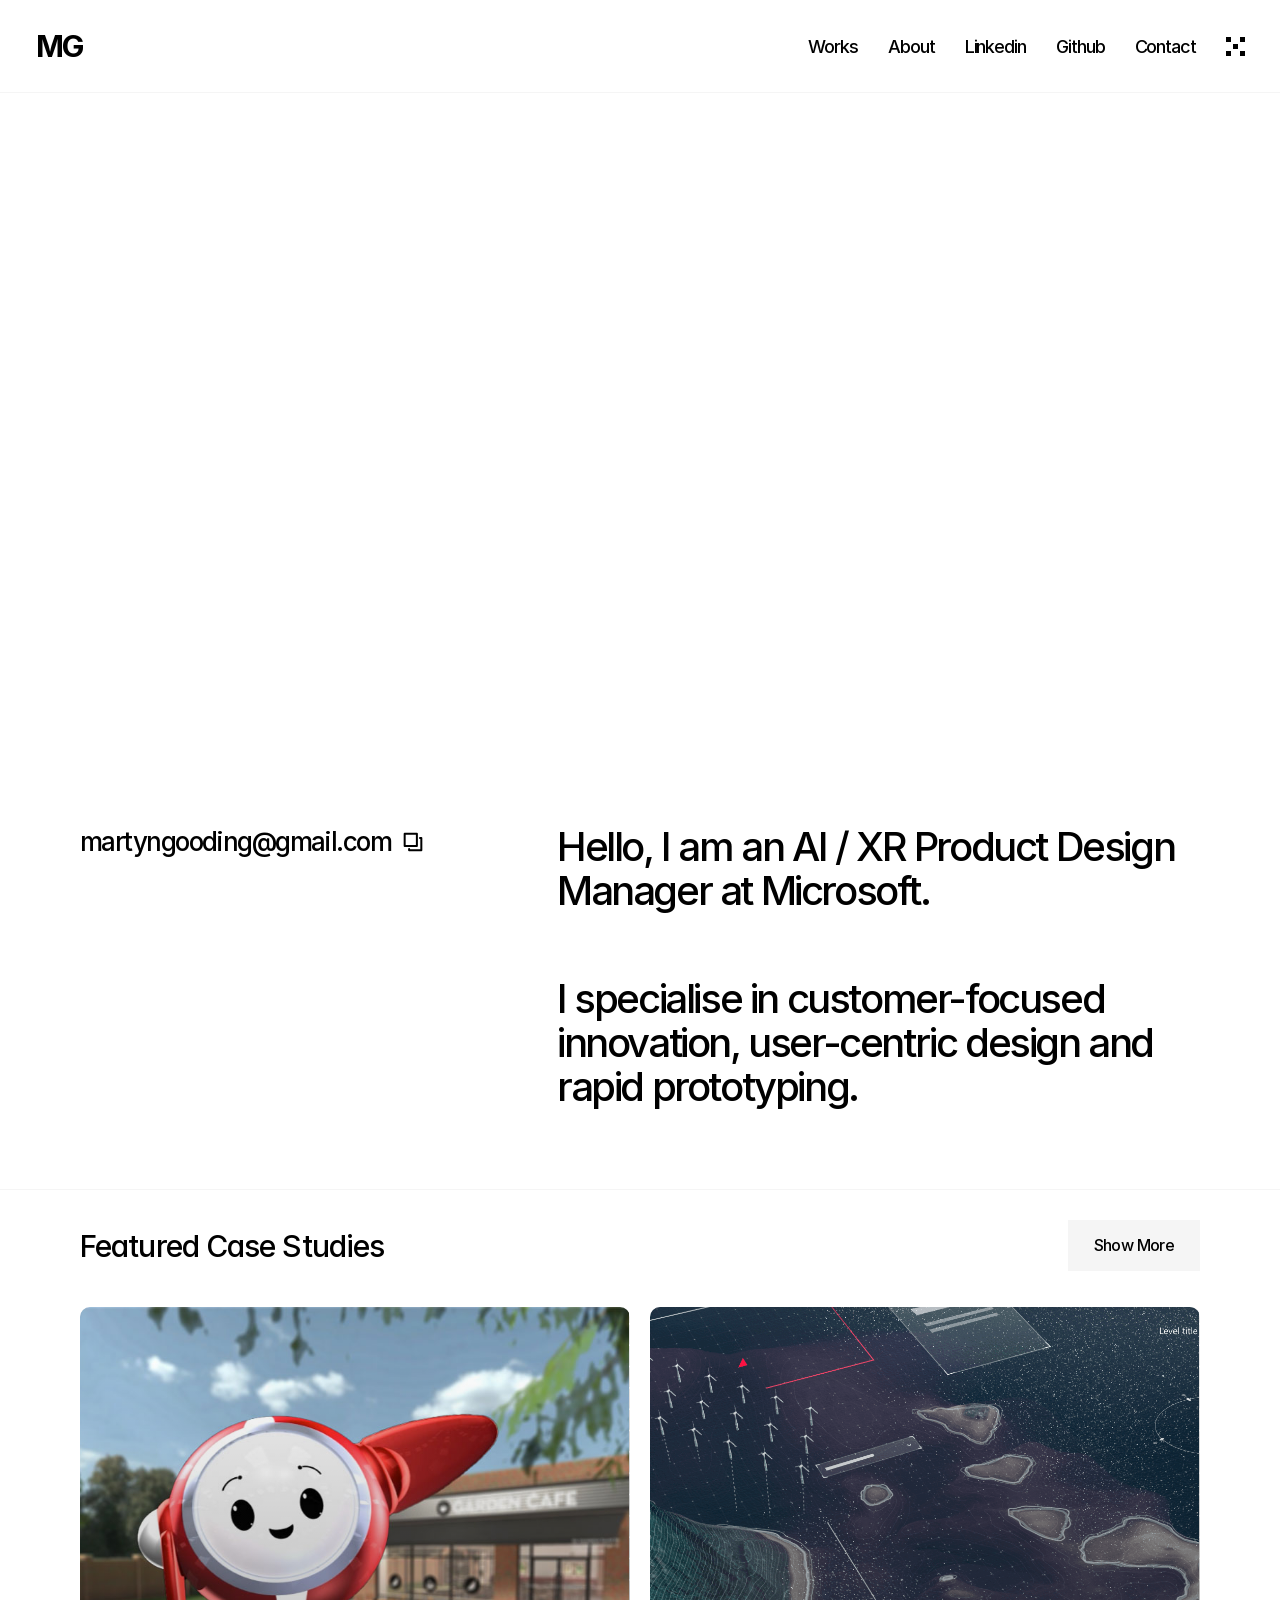
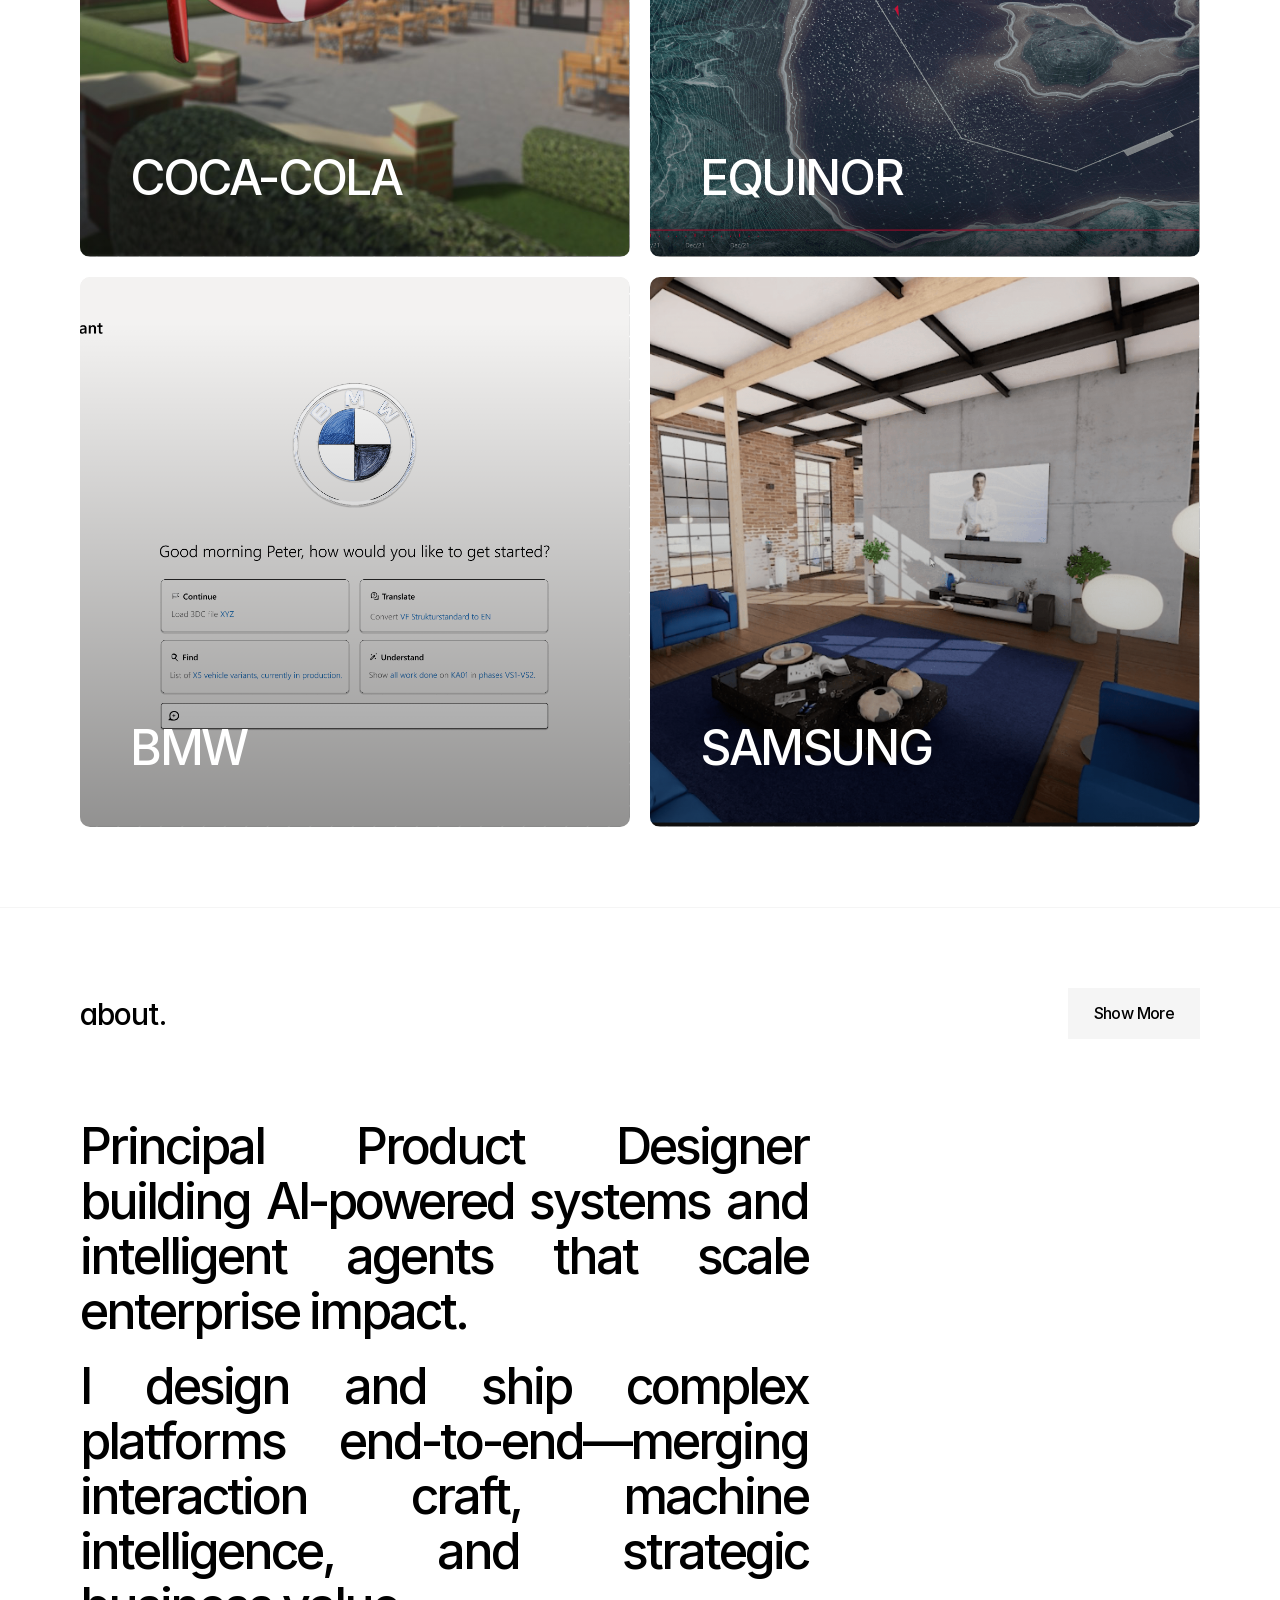
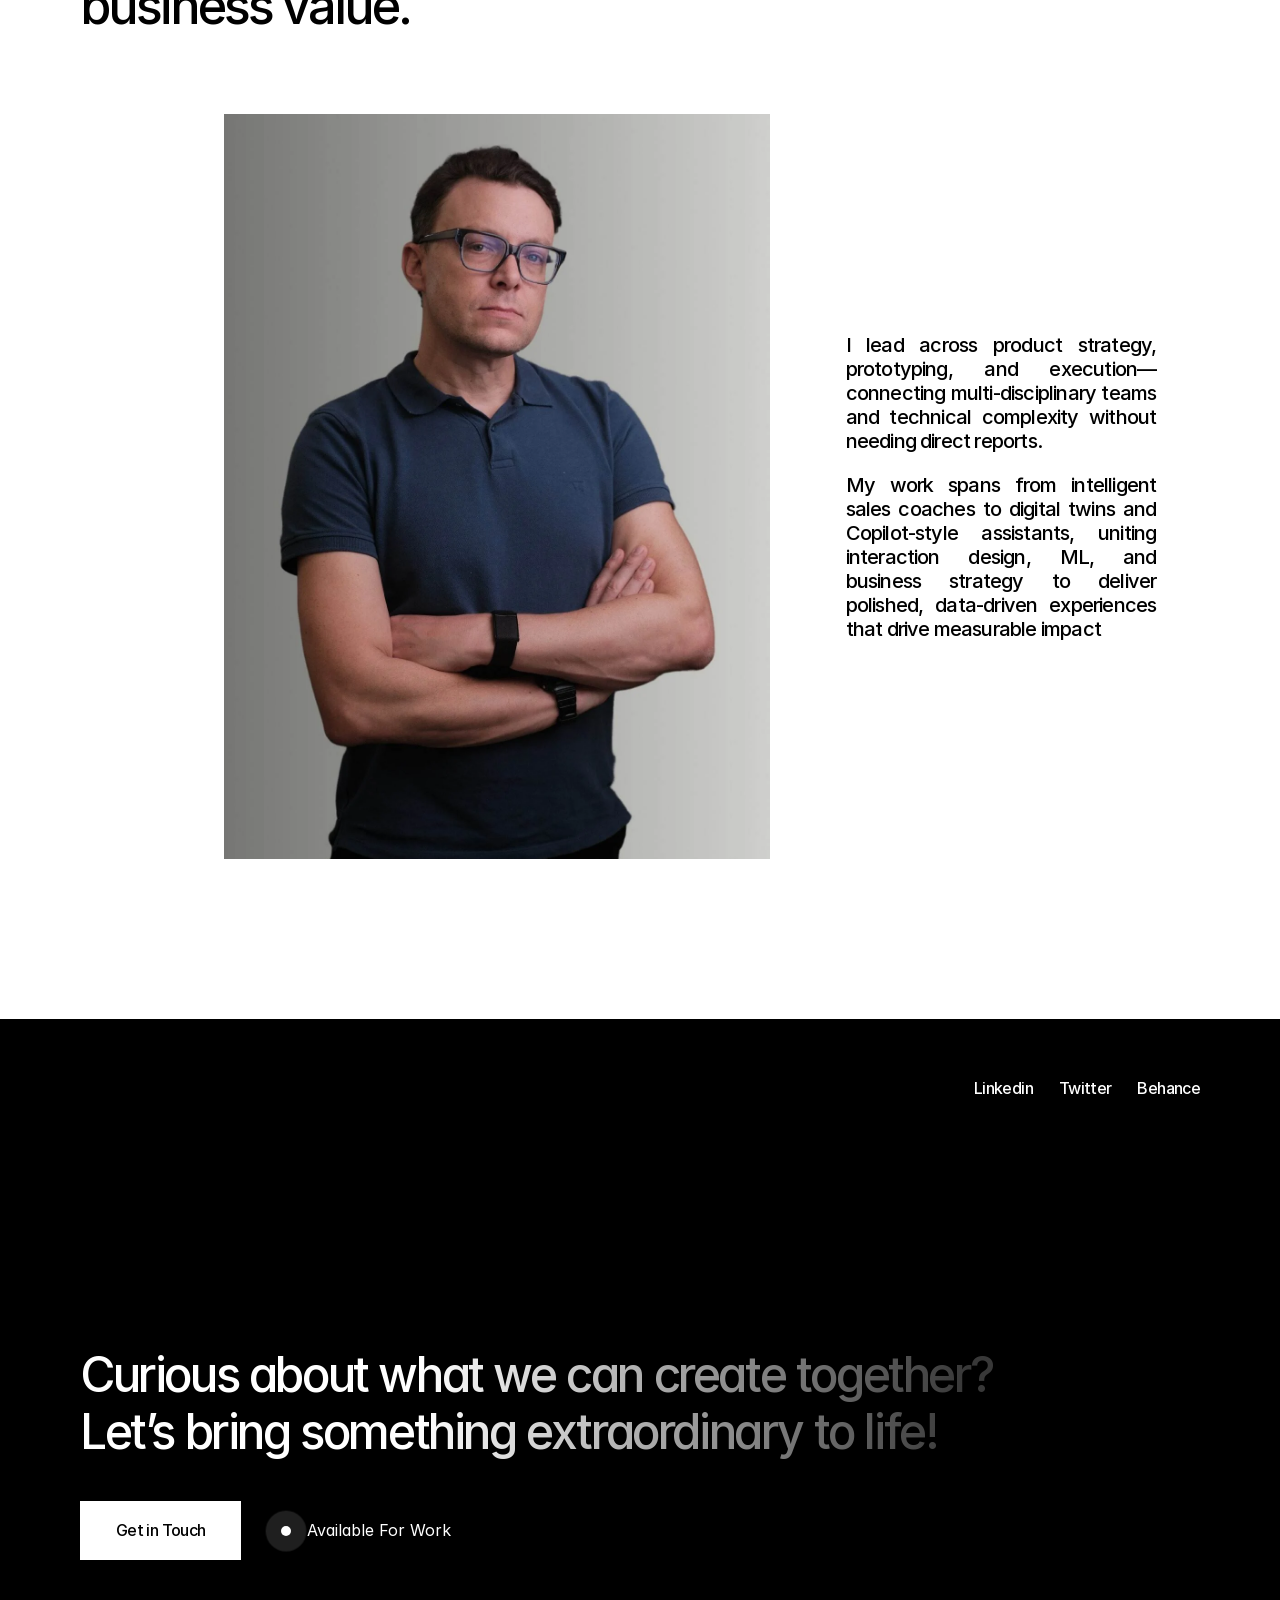
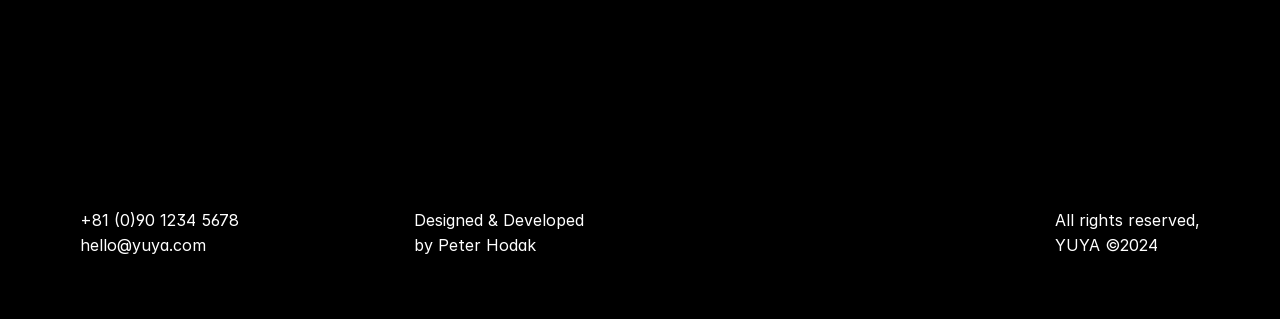
==== commit 430b623f: "Fully decouple home/works-listing from Framer runtime, restore About content Home and works-listing " ====
--- a/index.html
+++ b/index.html
@@ -8,7 +8,7 @@
   <meta charset="utf-8">
 	<meta name="viewport" content="width=device-width">
 	<meta name="generator" content="Framer 7175f5c">
-	<title>YUYA – Minimalistic Framer Template for Creatives</title>
+	<title>Martyn Gooding — AI / XR Product Designer</title>
     <meta name="description" content="Discover YUYA, a minimalist Framer template designed for creatives, designers, developers, and other professionals who appreciate simplicity, elegance, and intuitive design.">
     <meta name="framer-search-index" content="assets/searchIndex.json">
     <meta name="framer-search-index-fallback" content="assets/searchIndex-fallback.json">
@@ -258,7 +258,7 @@
                 <script type="framer/appear" id="__framer__appearAnimationsContent">{"ydsxfz":{"default":{"initial":{"opacity":0.001,"rotate":0,"rotateX":0,"rotateY":0,"scale":1,"skewX":0,"skewY":0,"x":0,"y":-100},"animate":{"opacity":1,"rotate":0,"rotateX":0,"rotateY":0,"scale":1,"skewX":0,"skewY":0,"transition":{"delay":0,"duration":1.2,"ease":[0.42,0.21,0,1],"type":"tween"},"x":0,"y":0}}},"kczty4":{"default":null,"wizqf1":null},"5gdhoe":{"default":null,"wizqf1":null},"1mmows2":{"default":null,"wizqf1":null},"btcqqp":{"default":null,"wizqf1":null},"d0ajub":{"default":null,"wizqf1":null},"1ogdxxd":{"default":{"initial":{"opacity":0.001,"rotate":0,"rotateX":0,"rotateY":0,"scale":1,"skewX":0,"skewY":0,"x":0,"y":265},"animate":{"opacity":1,"rotate":0,"rotateX":0,"rotateY":0,"scale":1,"skewX":0,"skewY":0,"transition":{"delay":0,"duration":1.2,"ease":[0.42,0.21,0,1],"type":"tween"},"x":0,"y":0}}}}</script>
                 <script type="framer/appear" id="__framer__breakpoints">[{"hash":"72rtr7","mediaQuery":"(min-width: 1200px)"},{"hash":"wizqf1","mediaQuery":"(min-width: 810px) and (max-width: 1199px)"},{"hash":"10ddi9x","mediaQuery":"(max-width: 809px)"}]</script><script data-framer-appear-animation="no-preference">(()=>{function c(i,o,s){if(window.__framer_disable_appear_effects_optimization__||typeof animator>"u")return;let e={detail:{bg:document.hidden}};requestAnimationFrame(()=>{let a="framer-appear-start";performance.mark(a,e),animator.animateAppearEffects(JSON.parse(window.__framer__appearAnimationsContent.text),(m,p,d)=>{let t=document.querySelector(m);if(t)for(let[r,f]of Object.entries(p))animator.startOptimizedAppearAnimation(t,r,f,d[r])},i,o,s&&window.matchMedia("(prefers-reduced-motion:reduce)").matches===!0,animator.getActiveVariantHash(JSON.parse(window.__framer__breakpoints.text)));let n="framer-appear-end";performance.mark(n,e),performance.measure("framer-appear",{start:a,end:n,detail:e.detail})})}return c})()("data-framer-appear-id","__Appear_Animation_Transform__",false)</script>
 	<script>typeof document<"u"&&(window.process={...window.process,env:{...window.process?.env,NODE_ENV:"production"}});</script>
-	<link rel="modulepreload" fetchpriority="low" href="react.DRyVRPHi.mjs"><link rel="modulepreload" fetchpriority="low" href="rolldown-runtime.CawJvvTp.mjs"><link rel="modulepreload" fetchpriority="low" href="framer.DUuFWrSR.mjs"><link rel="modulepreload" fetchpriority="low" href="motion.Buo9X32U.mjs"><link rel="modulepreload" fetchpriority="low" href="iUQJKzlraek2PMBmJjwzox8Esd-cVDezaaU_7dWU5lA.BuJDu-Dx.mjs"><link rel="modulepreload" fetchpriority="low" href="default-utils.js@_0.45.B1f9tq2w.mjs"><link rel="modulepreload" fetchpriority="low" href="n1tfg6nPL.D_V1wAU-.mjs"><link rel="modulepreload" fetchpriority="low" href="x8X7x6HpE.DNtKZTtN.mjs"><link rel="modulepreload" fetchpriority="low" href="shared-lib.Dbz6LZLs.mjs"><link rel="modulepreload" fetchpriority="low" href="TAwhfLYAI.DgslzHEu.mjs"><link rel="modulepreload" fetchpriority="low" href="dUuo7K1ic.cF3VPrxd.mjs"><link rel="modulepreload" fetchpriority="low" href="kgVNOJ5kN.nbvBUU_0.mjs"><link rel="modulepreload" fetchpriority="low" href="augiA20Il.D4bi8w3T.mjs"><link rel="modulepreload" fetchpriority="low" href="iP4LR9lMK.FoXR2tEN.mjs"><link rel="modulepreload" fetchpriority="low" href="CDJ_2sb5e.BAmxKZKz.mjs"><link rel="modulepreload" fetchpriority="low" href="qf2lb9g2f.39zPA-nl.mjs"><link rel="modulepreload" fetchpriority="low" href="wHdn28AXh.D7karRn_.mjs"><script type="module" async="" data-framer-bundle="main" fetchpriority="low" src="script_main.BqglFyX4.mjs"></script><div id="svg-templates" style="position: absolute; overflow: hidden; bottom: 0; left: 0; width: 0; height: 0; z-index: 0; contain: strict" aria-hidden="true">
+	<link rel="modulepreload" fetchpriority="low" href="react.DRyVRPHi.mjs"><link rel="modulepreload" fetchpriority="low" href="rolldown-runtime.CawJvvTp.mjs"><link rel="modulepreload" fetchpriority="low" href="framer.DUuFWrSR.mjs"><link rel="modulepreload" fetchpriority="low" href="motion.Buo9X32U.mjs"><link rel="modulepreload" fetchpriority="low" href="iUQJKzlraek2PMBmJjwzox8Esd-cVDezaaU_7dWU5lA.BuJDu-Dx.mjs"><link rel="modulepreload" fetchpriority="low" href="default-utils.js@_0.45.B1f9tq2w.mjs"><link rel="modulepreload" fetchpriority="low" href="n1tfg6nPL.D_V1wAU-.mjs"><link rel="modulepreload" fetchpriority="low" href="x8X7x6HpE.DNtKZTtN.mjs"><link rel="modulepreload" fetchpriority="low" href="shared-lib.Dbz6LZLs.mjs"><link rel="modulepreload" fetchpriority="low" href="TAwhfLYAI.DgslzHEu.mjs"><link rel="modulepreload" fetchpriority="low" href="dUuo7K1ic.cF3VPrxd.mjs"><link rel="modulepreload" fetchpriority="low" href="kgVNOJ5kN.nbvBUU_0.mjs"><link rel="modulepreload" fetchpriority="low" href="augiA20Il.D4bi8w3T.mjs"><link rel="modulepreload" fetchpriority="low" href="iP4LR9lMK.FoXR2tEN.mjs"><link rel="modulepreload" fetchpriority="low" href="CDJ_2sb5e.BAmxKZKz.mjs"><link rel="modulepreload" fetchpriority="low" href="qf2lb9g2f.39zPA-nl.mjs"><link rel="modulepreload" fetchpriority="low" href="wHdn28AXh.D7karRn_.mjs"><script defer="" src="/assets/static-work.js"></script><div id="svg-templates" style="position: absolute; overflow: hidden; bottom: 0; left: 0; width: 0; height: 0; z-index: 0; contain: strict" aria-hidden="true">
 </div>
 	<!-- Start of bodyEnd -->
     
